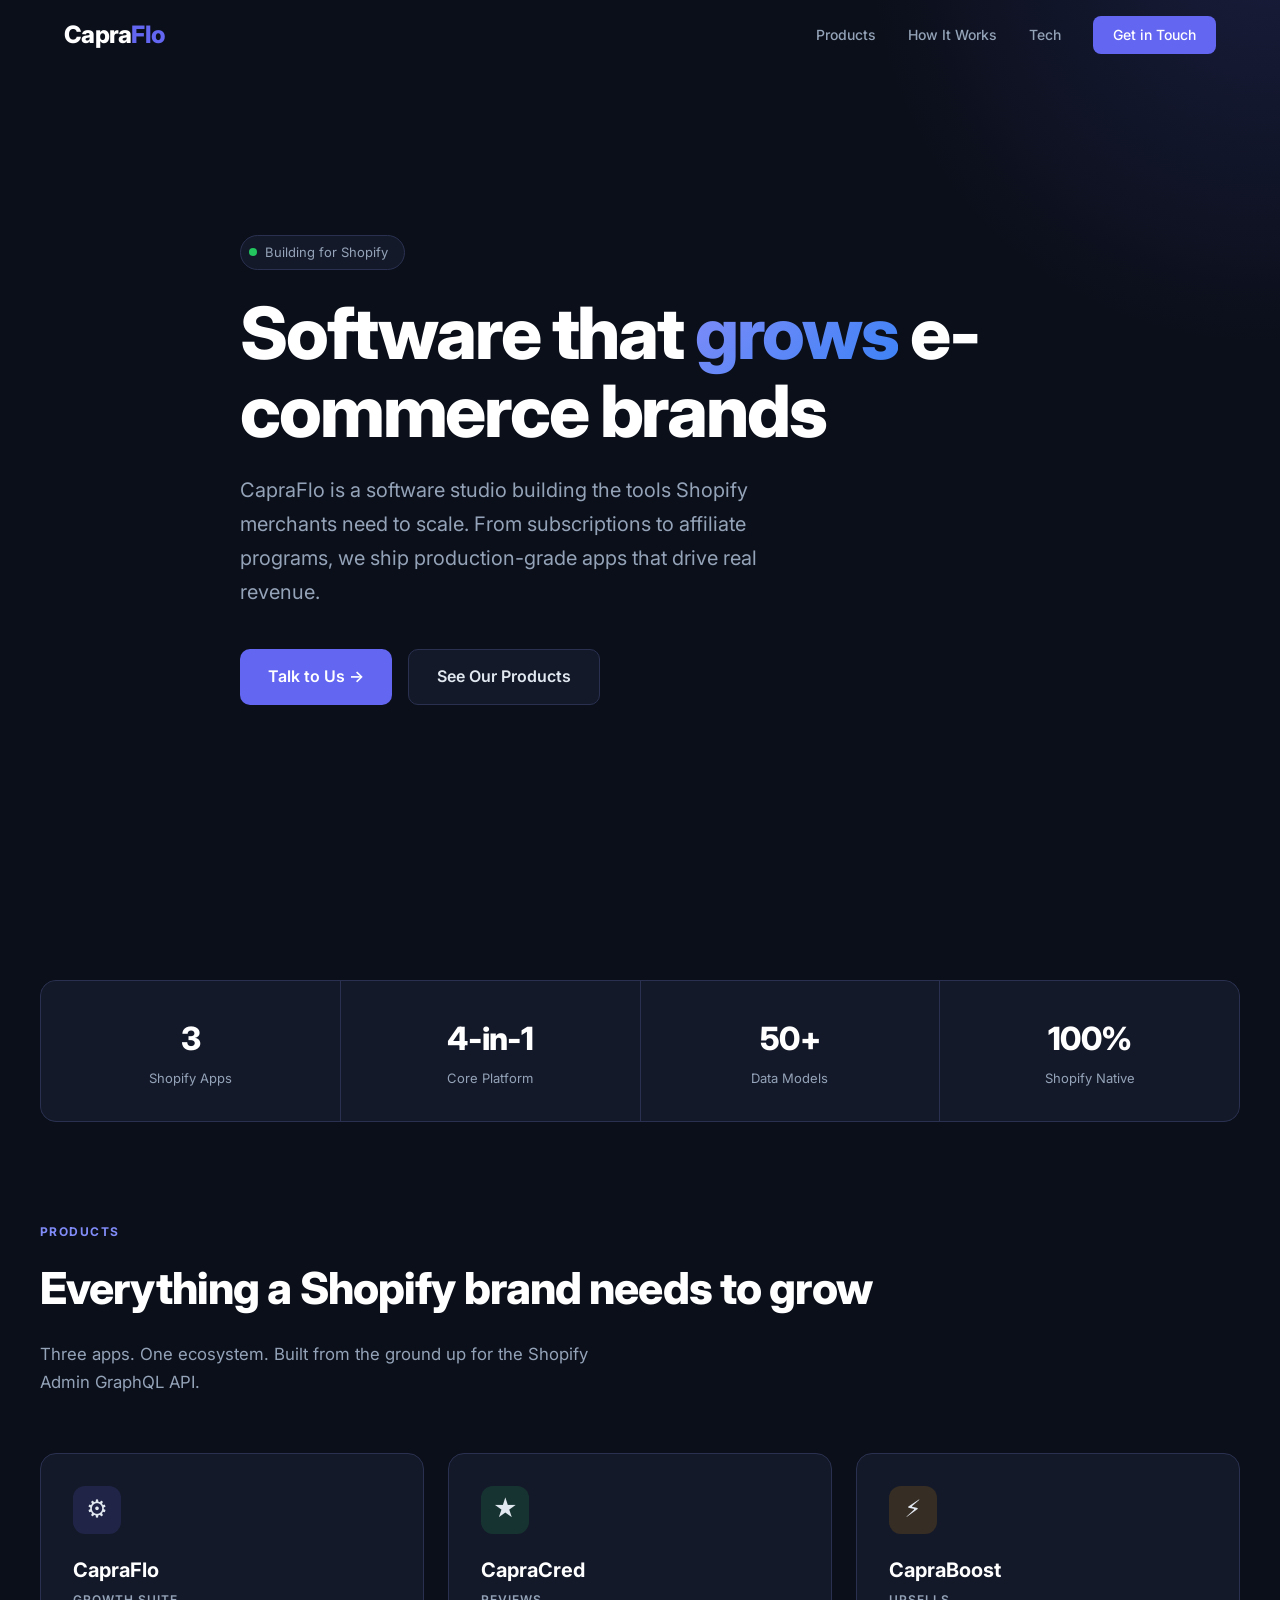
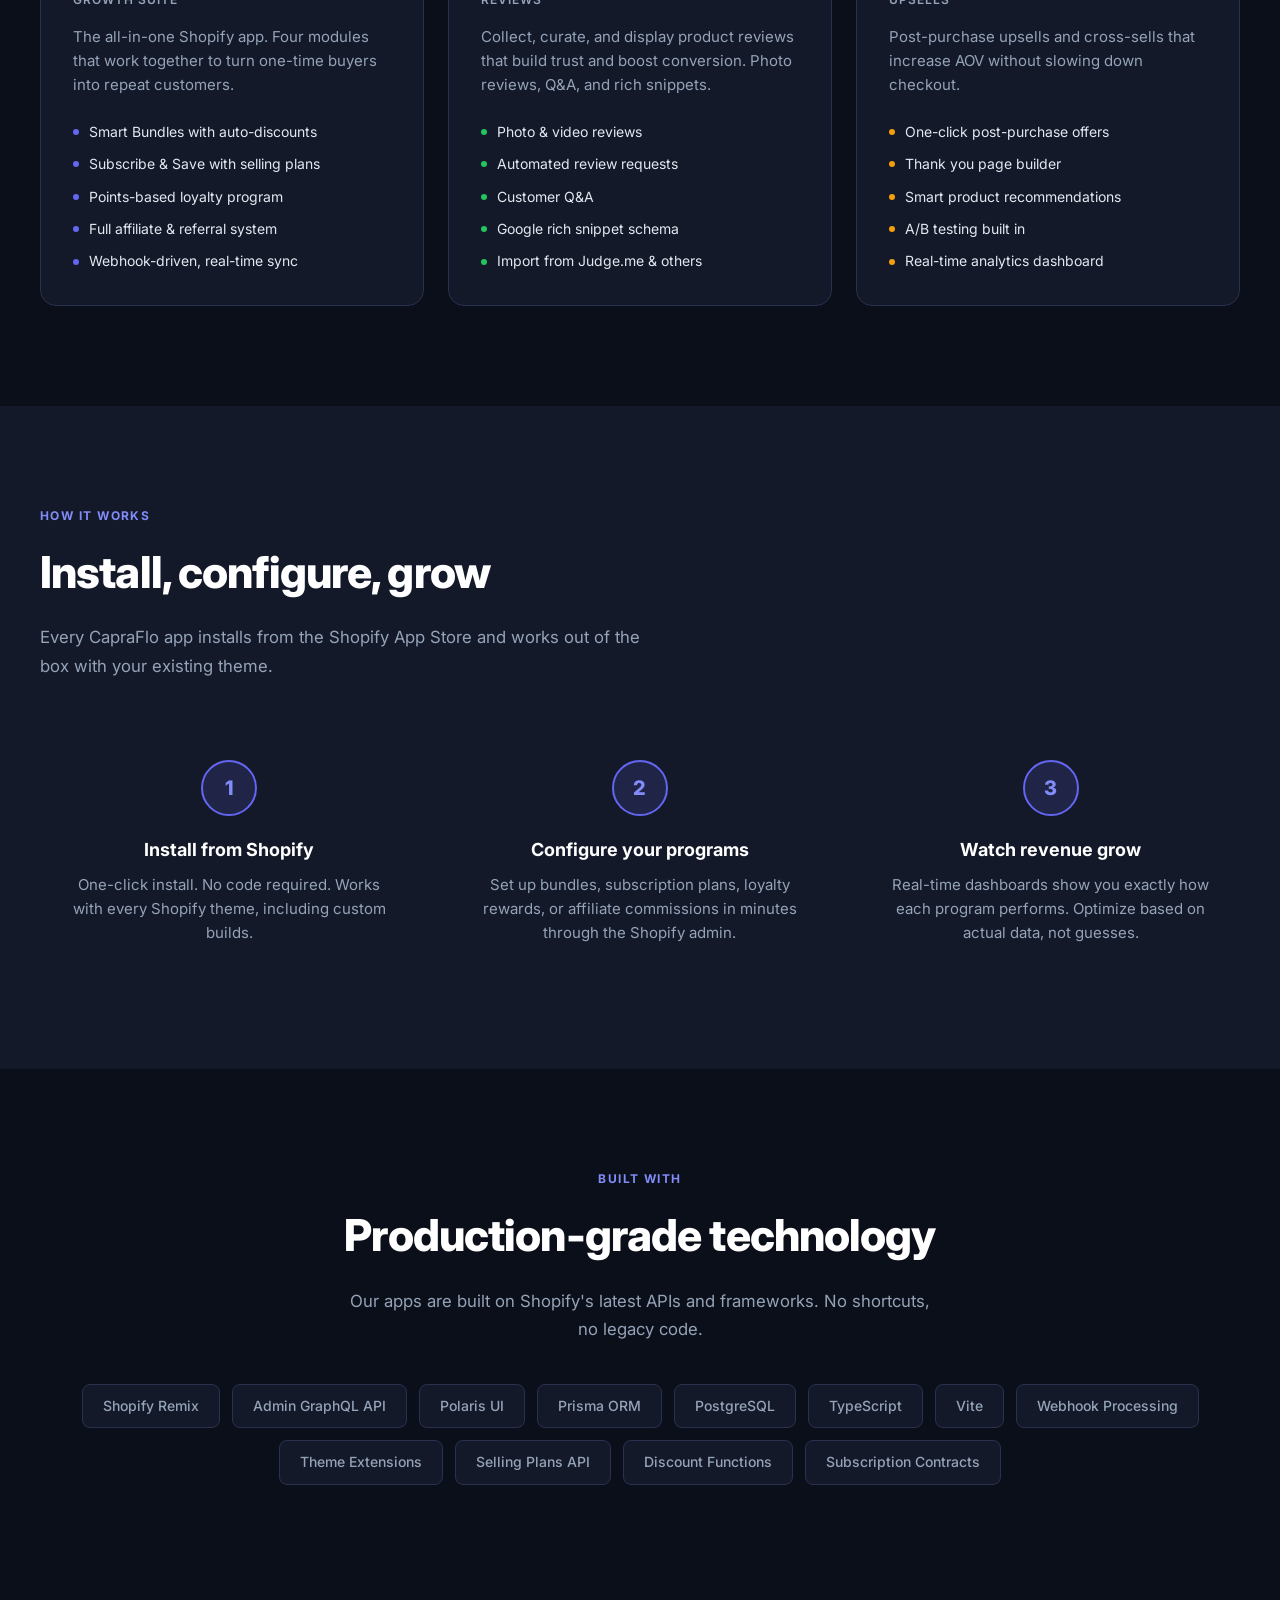
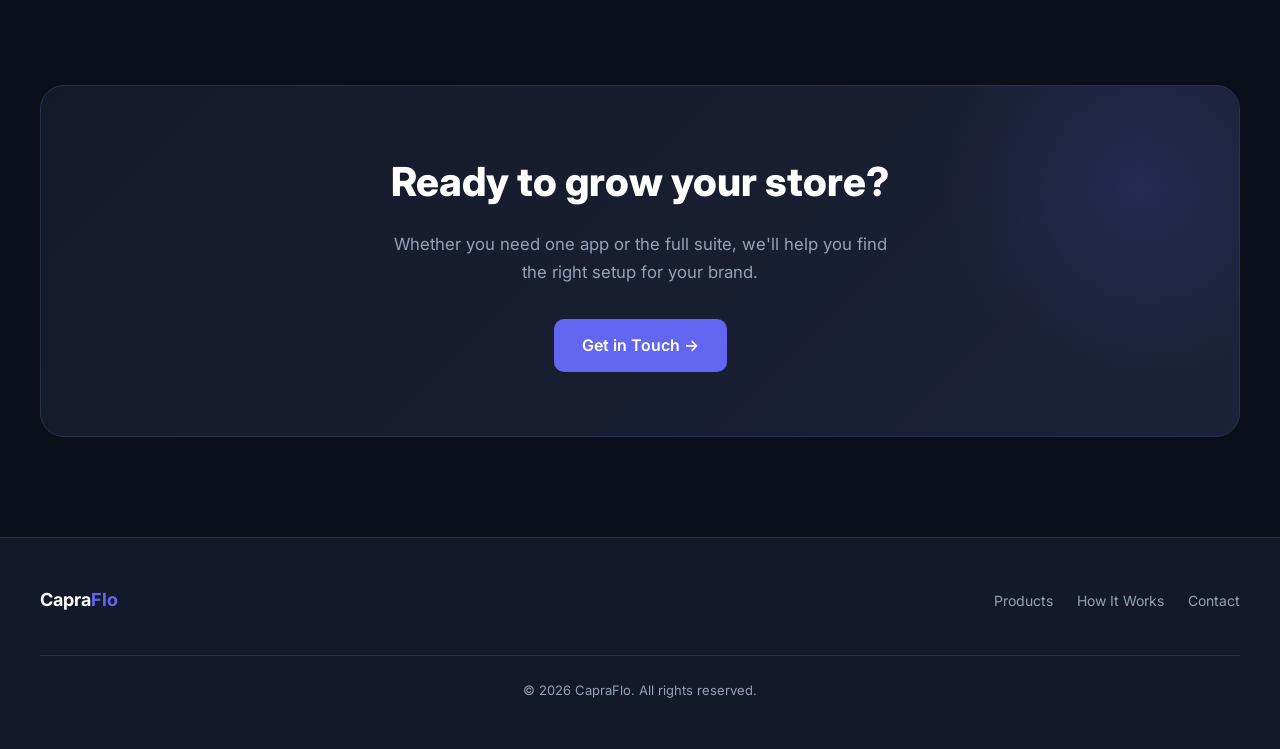
==== index.html @ 87e8c4fc "Initial CapraFlo website" ====
<!DOCTYPE html>
<html lang="en">
<head>
<meta charset="UTF-8">
<meta name="viewport" content="width=device-width,initial-scale=1">
<title>CapraFlo — E-Commerce Software Studio</title>
<meta name="description" content="CapraFlo builds software that grows e-commerce brands. Shopify apps for bundles, subscriptions, loyalty, affiliate programs, reviews, and upsells.">
<meta property="og:title" content="CapraFlo — E-Commerce Software Studio">
<meta property="og:description" content="Software that grows e-commerce brands. Shopify apps for bundles, subscriptions, loyalty, reviews, and more.">
<meta property="og:type" content="website">
<meta property="og:url" content="https://capraflo.com">
<link rel="canonical" href="https://capraflo.com">
<link rel="preconnect" href="https://fonts.gstatic.com" crossorigin>
<link rel="preload" as="style" href="https://fonts.googleapis.com/css2?family=Inter:wght@400;500;600;700;800&display=swap" onload="this.onload=null;this.rel='stylesheet'">
<noscript><link rel="stylesheet" href="https://fonts.googleapis.com/css2?family=Inter:wght@400;500;600;700;800&display=swap"></noscript>
<style>
:root {
  --bg: #0B0F1A;
  --surface: #141929;
  --surface-2: #1C2237;
  --border: #2A3150;
  --text: #E2E8F0;
  --text-muted: #94A3B8;
  --accent: #6366F1;
  --accent-light: #818CF8;
  --accent-glow: rgba(99,102,241,0.15);
  --green: #22C55E;
  --blue: #3B82F6;
  --amber: #F59E0B;
  --rose: #F43F5E;
}
*,*::before,*::after{box-sizing:border-box;margin:0;padding:0}
html{scroll-behavior:smooth;-webkit-text-size-adjust:100%}
body{font-family:'Inter',system-ui,-apple-system,sans-serif;background:var(--bg);color:var(--text);line-height:1.6;overflow-x:hidden}
a{color:var(--accent-light);text-decoration:none;transition:color .2s}
a:hover{color:#A5B4FC}

/* Nav */
.nav{position:fixed;top:0;left:0;right:0;z-index:100;padding:16px 0;transition:background .3s,box-shadow .3s}
.nav.scrolled{background:rgba(11,15,26,.92);backdrop-filter:blur(12px);box-shadow:0 1px 0 var(--border)}
.nav-inner{max-width:1200px;margin:0 auto;padding:0 24px;display:flex;align-items:center;justify-content:space-between}
.logo{font-weight:800;font-size:1.5rem;letter-spacing:-.03em;color:#fff}
.logo span{color:var(--accent)}
.nav-links{display:flex;gap:32px;align-items:center}
.nav-links a{color:var(--text-muted);font-size:.875rem;font-weight:500;transition:color .2s}
.nav-links a:hover{color:#fff}
.nav-cta{background:var(--accent);color:#fff!important;padding:8px 20px;border-radius:8px;font-weight:600;font-size:.875rem;transition:background .2s,transform .1s}
.nav-cta:hover{background:var(--accent-light);transform:translateY(-1px)}
@media(max-width:768px){.nav-links{display:none}}

/* Hero */
.hero{min-height:100vh;display:flex;align-items:center;position:relative;overflow:hidden}
.hero::before{content:'';position:absolute;top:-50%;right:-30%;width:800px;height:800px;background:radial-gradient(circle,var(--accent-glow) 0%,transparent 70%);pointer-events:none}
.hero-inner{max-width:1200px;margin:0 auto;padding:120px 24px 80px;position:relative;z-index:1}
.hero-badge{display:inline-flex;align-items:center;gap:8px;background:var(--surface);border:1px solid var(--border);border-radius:100px;padding:6px 16px 6px 8px;font-size:.8125rem;color:var(--text-muted);margin-bottom:24px}
.hero-badge .dot{width:8px;height:8px;border-radius:50%;background:var(--green);animation:pulse 2s infinite}
@keyframes pulse{0%,100%{opacity:1}50%{opacity:.4}}
.hero h1{font-size:clamp(2.5rem,6vw,4.5rem);font-weight:800;line-height:1.08;letter-spacing:-.03em;color:#fff;max-width:800px}
.hero h1 .gradient{background:linear-gradient(135deg,var(--accent-light),var(--blue));-webkit-background-clip:text;-webkit-text-fill-color:transparent;background-clip:text}
.hero p{font-size:clamp(1.05rem,2vw,1.25rem);color:var(--text-muted);max-width:560px;margin:24px 0 40px;line-height:1.7}
.hero-actions{display:flex;gap:16px;flex-wrap:wrap}
.btn{display:inline-flex;align-items:center;gap:8px;padding:14px 28px;border-radius:10px;font-weight:600;font-size:1rem;transition:all .2s;border:none;cursor:pointer}
.btn-primary{background:var(--accent);color:#fff}
.btn-primary:hover{background:var(--accent-light);transform:translateY(-2px);box-shadow:0 8px 24px rgba(99,102,241,.3)}
.btn-secondary{background:var(--surface);color:var(--text);border:1px solid var(--border)}
.btn-secondary:hover{border-color:var(--accent);color:#fff;transform:translateY(-2px)}

/* Stats */
.stats{display:grid;grid-template-columns:repeat(4,1fr);gap:1px;background:var(--border);border:1px solid var(--border);border-radius:16px;overflow:hidden;margin:80px auto 0;max-width:1200px}
.stat{background:var(--surface);padding:32px 24px;text-align:center}
.stat-value{font-size:2rem;font-weight:800;color:#fff;letter-spacing:-.02em}
.stat-label{font-size:.8125rem;color:var(--text-muted);margin-top:4px}
@media(max-width:640px){.stats{grid-template-columns:repeat(2,1fr)}}

/* Section base */
section{padding:100px 24px}
.section-inner{max-width:1200px;margin:0 auto}
.section-label{font-size:.75rem;font-weight:700;text-transform:uppercase;letter-spacing:.12em;color:var(--accent-light);margin-bottom:12px}
.section-title{font-size:clamp(1.75rem,4vw,2.75rem);font-weight:800;color:#fff;letter-spacing:-.02em;margin-bottom:16px}
.section-desc{font-size:1.05rem;color:var(--text-muted);max-width:600px;line-height:1.7}

/* Products */
.products{background:var(--bg)}
.product-grid{display:grid;grid-template-columns:repeat(3,1fr);gap:24px;margin-top:56px}
.product-card{background:var(--surface);border:1px solid var(--border);border-radius:16px;padding:32px;transition:all .3s;position:relative;overflow:hidden}
.product-card:hover{border-color:var(--accent);transform:translateY(-4px);box-shadow:0 16px 48px rgba(99,102,241,.12)}
.product-icon{width:48px;height:48px;border-radius:12px;display:flex;align-items:center;justify-content:center;font-size:1.5rem;margin-bottom:20px}
.product-card:nth-child(1) .product-icon{background:rgba(99,102,241,.15)}
.product-card:nth-child(2) .product-icon{background:rgba(34,197,94,.15)}
.product-card:nth-child(3) .product-icon{background:rgba(245,158,11,.15)}
.product-name{font-size:1.25rem;font-weight:700;color:#fff;margin-bottom:4px}
.product-type{font-size:.75rem;font-weight:600;text-transform:uppercase;letter-spacing:.08em;color:var(--text-muted);margin-bottom:16px}
.product-desc{font-size:.9375rem;color:var(--text-muted);line-height:1.6;margin-bottom:24px}
.product-features{list-style:none;display:flex;flex-direction:column;gap:10px}
.product-features li{font-size:.875rem;color:var(--text);display:flex;align-items:center;gap:10px}
.product-features li::before{content:'';width:6px;height:6px;border-radius:50%;flex-shrink:0}
.product-card:nth-child(1) .product-features li::before{background:var(--accent)}
.product-card:nth-child(2) .product-features li::before{background:var(--green)}
.product-card:nth-child(3) .product-features li::before{background:var(--amber)}
@media(max-width:900px){.product-grid{grid-template-columns:1fr}}

/* How */
.how{background:var(--surface)}
.how-grid{display:grid;grid-template-columns:repeat(3,1fr);gap:32px;margin-top:56px}
.how-step{text-align:center;padding:24px}
.how-num{width:56px;height:56px;border-radius:50%;background:var(--accent-glow);border:2px solid var(--accent);display:flex;align-items:center;justify-content:center;font-weight:800;font-size:1.25rem;color:var(--accent-light);margin:0 auto 20px}
.how-step h3{font-size:1.125rem;font-weight:700;color:#fff;margin-bottom:8px}
.how-step p{font-size:.9375rem;color:var(--text-muted);line-height:1.6}
@media(max-width:768px){.how-grid{grid-template-columns:1fr;gap:40px}}

/* Stack */
.stack{background:var(--bg)}
.stack-grid{display:flex;flex-wrap:wrap;gap:12px;margin-top:40px;justify-content:center}
.stack-tag{background:var(--surface);border:1px solid var(--border);border-radius:8px;padding:10px 20px;font-size:.875rem;font-weight:500;color:var(--text-muted);transition:all .2s}
.stack-tag:hover{border-color:var(--accent);color:#fff}

/* CTA */
.cta{background:var(--bg);text-align:center}
.cta-box{background:linear-gradient(135deg,var(--surface) 0%,var(--surface-2) 100%);border:1px solid var(--border);border-radius:24px;padding:64px 40px;position:relative;overflow:hidden}
.cta-box::before{content:'';position:absolute;top:-100px;right:-100px;width:400px;height:400px;background:radial-gradient(circle,var(--accent-glow),transparent 70%);pointer-events:none}
.cta-box h2{font-size:clamp(1.75rem,4vw,2.5rem);font-weight:800;color:#fff;margin-bottom:16px;position:relative}
.cta-box p{font-size:1.05rem;color:var(--text-muted);max-width:500px;margin:0 auto 32px;line-height:1.7;position:relative}
.cta-box .btn{position:relative}

/* Footer */
.footer{background:var(--surface);border-top:1px solid var(--border);padding:48px 24px}
.footer-inner{max-width:1200px;margin:0 auto;display:flex;justify-content:space-between;align-items:center;flex-wrap:wrap;gap:16px}
.footer-brand{font-weight:700;font-size:1.125rem;color:#fff}
.footer-brand span{color:var(--accent)}
.footer-links{display:flex;gap:24px}
.footer-links a{font-size:.875rem;color:var(--text-muted)}
.footer-links a:hover{color:#fff}
.footer-copy{font-size:.8125rem;color:var(--text-muted);width:100%;text-align:center;margin-top:24px;padding-top:24px;border-top:1px solid var(--border)}
</style>
</head>
<body>

<!-- Nav -->
<nav class="nav" id="nav">
  <div class="nav-inner">
    <div class="logo">Capra<span>Flo</span></div>
    <div class="nav-links">
      <a href="#products">Products</a>
      <a href="#how">How It Works</a>
      <a href="#stack">Tech</a>
      <a href="mailto:will.wiedenmann@gmail.com" class="nav-cta">Get in Touch</a>
    </div>
  </div>
</nav>

<!-- Hero -->
<section class="hero">
  <div class="hero-inner">
    <div class="hero-badge">
      <span class="dot"></span>
      Building for Shopify
    </div>
    <h1>Software that <span class="gradient">grows</span> e-commerce brands</h1>
    <p>CapraFlo is a software studio building the tools Shopify merchants need to scale. From subscriptions to affiliate programs, we ship production-grade apps that drive real revenue.</p>
    <div class="hero-actions">
      <a href="mailto:will.wiedenmann@gmail.com" class="btn btn-primary">Talk to Us &rarr;</a>
      <a href="#products" class="btn btn-secondary">See Our Products</a>
    </div>
  </div>
</section>

<!-- Stats -->
<div style="padding:0 24px">
  <div class="stats">
    <div class="stat">
      <div class="stat-value">3</div>
      <div class="stat-label">Shopify Apps</div>
    </div>
    <div class="stat">
      <div class="stat-value">4-in-1</div>
      <div class="stat-label">Core Platform</div>
    </div>
    <div class="stat">
      <div class="stat-value">50+</div>
      <div class="stat-label">Data Models</div>
    </div>
    <div class="stat">
      <div class="stat-value">100%</div>
      <div class="stat-label">Shopify Native</div>
    </div>
  </div>
</div>

<!-- Products -->
<section class="products" id="products">
  <div class="section-inner">
    <div class="section-label">Products</div>
    <h2 class="section-title">Everything a Shopify brand needs to grow</h2>
    <p class="section-desc">Three apps. One ecosystem. Built from the ground up for the Shopify Admin GraphQL API.</p>

    <div class="product-grid">
      <div class="product-card">
        <div class="product-icon">&#9881;</div>
        <div class="product-name">CapraFlo</div>
        <div class="product-type">Growth Suite</div>
        <p class="product-desc">The all-in-one Shopify app. Four modules that work together to turn one-time buyers into repeat customers.</p>
        <ul class="product-features">
          <li>Smart Bundles with auto-discounts</li>
          <li>Subscribe &amp; Save with selling plans</li>
          <li>Points-based loyalty program</li>
          <li>Full affiliate &amp; referral system</li>
          <li>Webhook-driven, real-time sync</li>
        </ul>
      </div>

      <div class="product-card">
        <div class="product-icon">&#9733;</div>
        <div class="product-name">CapraCred</div>
        <div class="product-type">Reviews</div>
        <p class="product-desc">Collect, curate, and display product reviews that build trust and boost conversion. Photo reviews, Q&amp;A, and rich snippets.</p>
        <ul class="product-features">
          <li>Photo &amp; video reviews</li>
          <li>Automated review requests</li>
          <li>Customer Q&amp;A</li>
          <li>Google rich snippet schema</li>
          <li>Import from Judge.me &amp; others</li>
        </ul>
      </div>

      <div class="product-card">
        <div class="product-icon">&#9889;</div>
        <div class="product-name">CapraBoost</div>
        <div class="product-type">Upsells</div>
        <p class="product-desc">Post-purchase upsells and cross-sells that increase AOV without slowing down checkout.</p>
        <ul class="product-features">
          <li>One-click post-purchase offers</li>
          <li>Thank you page builder</li>
          <li>Smart product recommendations</li>
          <li>A/B testing built in</li>
          <li>Real-time analytics dashboard</li>
        </ul>
      </div>
    </div>
  </div>
</section>

<!-- How It Works -->
<section class="how" id="how">
  <div class="section-inner">
    <div class="section-label">How It Works</div>
    <h2 class="section-title">Install, configure, grow</h2>
    <p class="section-desc">Every CapraFlo app installs from the Shopify App Store and works out of the box with your existing theme.</p>

    <div class="how-grid">
      <div class="how-step">
        <div class="how-num">1</div>
        <h3>Install from Shopify</h3>
        <p>One-click install. No code required. Works with every Shopify theme, including custom builds.</p>
      </div>
      <div class="how-step">
        <div class="how-num">2</div>
        <h3>Configure your programs</h3>
        <p>Set up bundles, subscription plans, loyalty rewards, or affiliate commissions in minutes through the Shopify admin.</p>
      </div>
      <div class="how-step">
        <div class="how-num">3</div>
        <h3>Watch revenue grow</h3>
        <p>Real-time dashboards show you exactly how each program performs. Optimize based on actual data, not guesses.</p>
      </div>
    </div>
  </div>
</section>

<!-- Tech Stack -->
<section class="stack" id="stack">
  <div class="section-inner" style="text-align:center">
    <div class="section-label">Built With</div>
    <h2 class="section-title">Production-grade technology</h2>
    <p class="section-desc" style="margin:0 auto 0">Our apps are built on Shopify's latest APIs and frameworks. No shortcuts, no legacy code.</p>

    <div class="stack-grid">
      <span class="stack-tag">Shopify Remix</span>
      <span class="stack-tag">Admin GraphQL API</span>
      <span class="stack-tag">Polaris UI</span>
      <span class="stack-tag">Prisma ORM</span>
      <span class="stack-tag">PostgreSQL</span>
      <span class="stack-tag">TypeScript</span>
      <span class="stack-tag">Vite</span>
      <span class="stack-tag">Webhook Processing</span>
      <span class="stack-tag">Theme Extensions</span>
      <span class="stack-tag">Selling Plans API</span>
      <span class="stack-tag">Discount Functions</span>
      <span class="stack-tag">Subscription Contracts</span>
    </div>
  </div>
</section>

<!-- CTA -->
<section class="cta" id="contact">
  <div class="section-inner">
    <div class="cta-box">
      <h2>Ready to grow your store?</h2>
      <p>Whether you need one app or the full suite, we'll help you find the right setup for your brand.</p>
      <a href="mailto:will.wiedenmann@gmail.com" class="btn btn-primary">Get in Touch &rarr;</a>
    </div>
  </div>
</section>

<!-- Footer -->
<footer class="footer">
  <div class="footer-inner">
    <div class="footer-brand">Capra<span>Flo</span></div>
    <div class="footer-links">
      <a href="#products">Products</a>
      <a href="#how">How It Works</a>
      <a href="mailto:will.wiedenmann@gmail.com">Contact</a>
    </div>
    <div class="footer-copy">&copy; 2026 CapraFlo. All rights reserved.</div>
  </div>
</footer>

<script>
const nav=document.getElementById('nav');
window.addEventListener('scroll',()=>{nav.classList.toggle('scrolled',window.scrollY>40)},{passive:true});
</script>
</body>
</html>
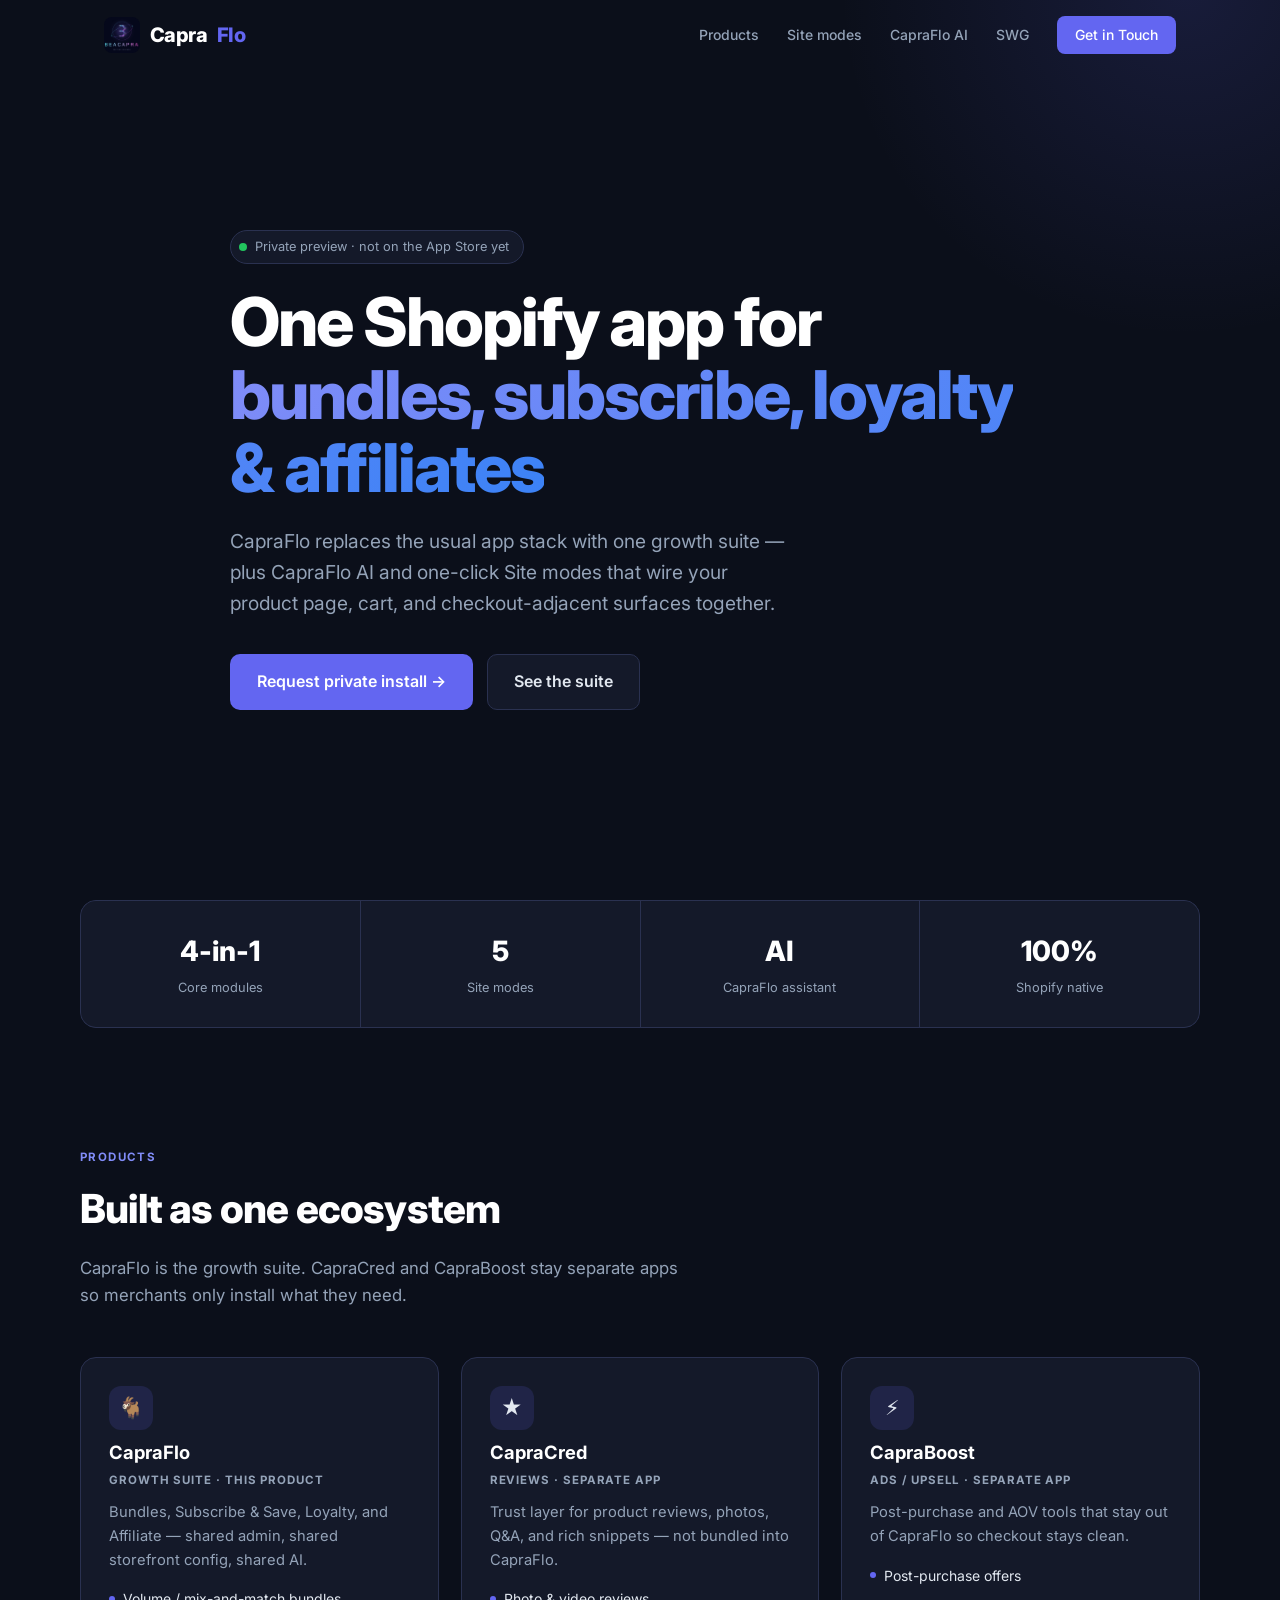
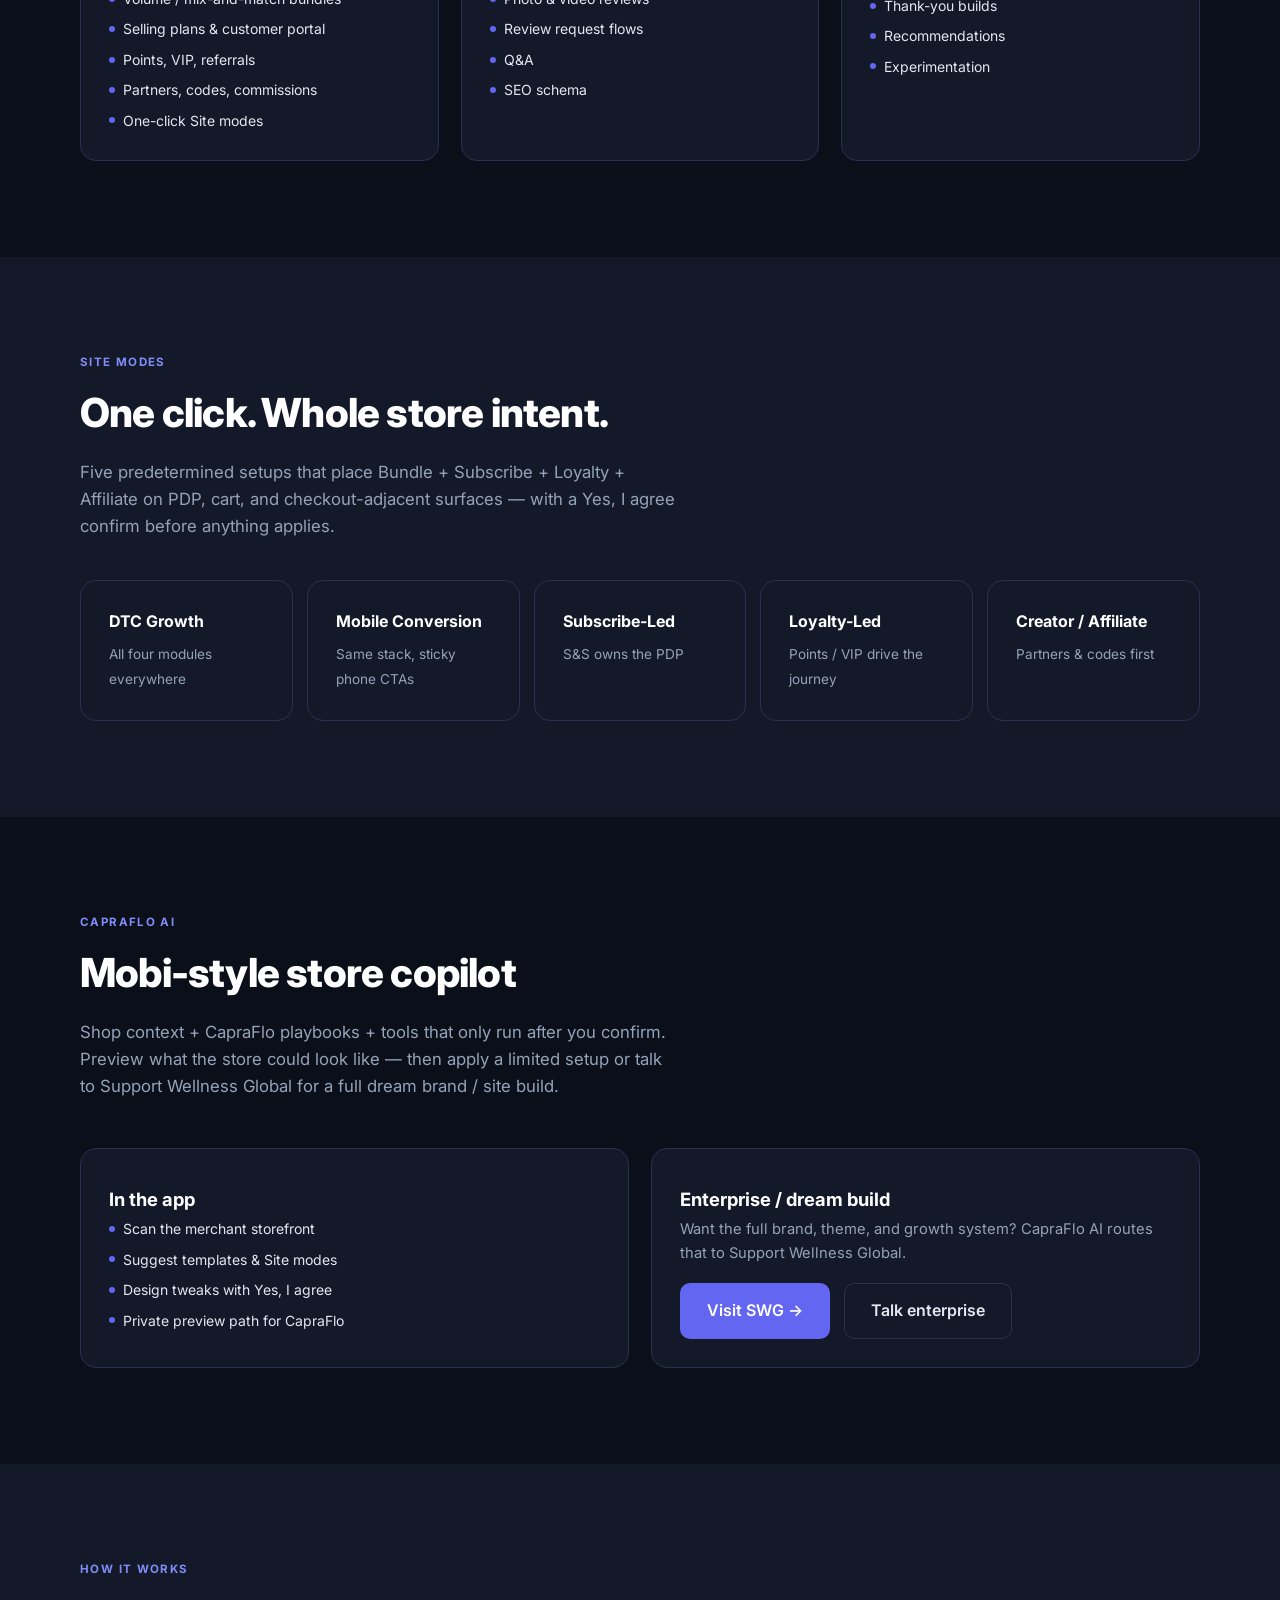
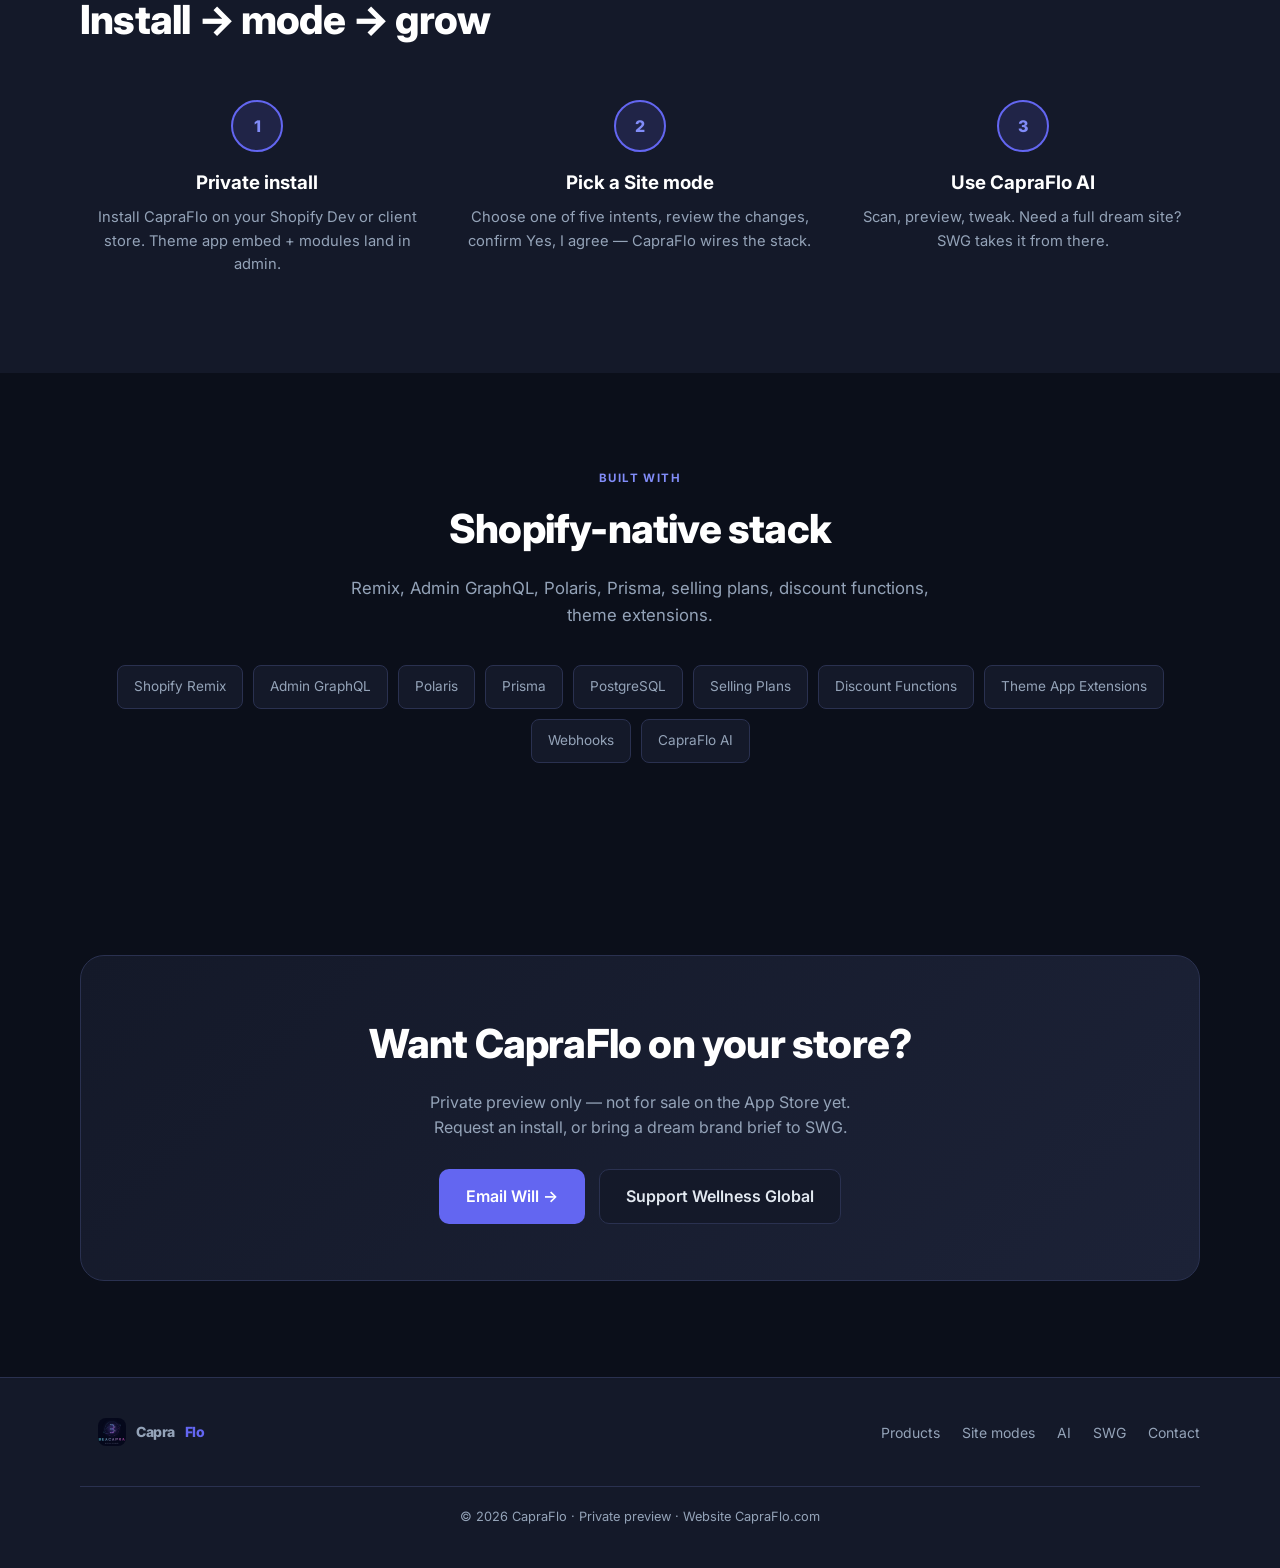
==== commit 0274f5af: "update site with logo, OG tags, and refined copy Co-Authored-By: Claude Opus 4.6 <noreply@anthropic." ====
--- a/index.html
+++ b/index.html
@@ -3,320 +3,269 @@
 <head>
 <meta charset="UTF-8">
 <meta name="viewport" content="width=device-width,initial-scale=1">
-<title>CapraFlo — E-Commerce Software Studio</title>
-<meta name="description" content="CapraFlo builds software that grows e-commerce brands. Shopify apps for bundles, subscriptions, loyalty, affiliate programs, reviews, and upsells.">
-<meta property="og:title" content="CapraFlo — E-Commerce Software Studio">
-<meta property="og:description" content="Software that grows e-commerce brands. Shopify apps for bundles, subscriptions, loyalty, reviews, and more.">
+<title>CapraFlo — Bundles, Subscribe, Loyalty & Affiliate for Shopify</title>
+<meta name="description" content="CapraFlo is the 4-in-1 Shopify growth suite: Bundles, Subscribe & Save, Loyalty, and Affiliate — plus CapraFlo AI and one-click Site modes. Private preview.">
+<meta property="og:title" content="CapraFlo — Shopify growth suite">
+<meta property="og:description" content="Bundles, subscriptions, loyalty, and affiliates in one app. CapraFlo AI + Site modes. Private preview.">
 <meta property="og:type" content="website">
 <meta property="og:url" content="https://capraflo.com">
+<meta property="og:image" content="https://capraflo.com/logo.jpeg">
 <link rel="canonical" href="https://capraflo.com">
+<link rel="icon" href="logo.jpeg" type="image/jpeg">
+<link rel="apple-touch-icon" href="logo.jpeg">
 <link rel="preconnect" href="https://fonts.gstatic.com" crossorigin>
 <link rel="preload" as="style" href="https://fonts.googleapis.com/css2?family=Inter:wght@400;500;600;700;800&display=swap" onload="this.onload=null;this.rel='stylesheet'">
 <noscript><link rel="stylesheet" href="https://fonts.googleapis.com/css2?family=Inter:wght@400;500;600;700;800&display=swap"></noscript>
 <style>
-:root {
-  --bg: #0B0F1A;
-  --surface: #141929;
-  --surface-2: #1C2237;
-  --border: #2A3150;
-  --text: #E2E8F0;
-  --text-muted: #94A3B8;
-  --accent: #6366F1;
-  --accent-light: #818CF8;
-  --accent-glow: rgba(99,102,241,0.15);
-  --green: #22C55E;
-  --blue: #3B82F6;
-  --amber: #F59E0B;
-  --rose: #F43F5E;
-}
+:root{--bg:#0B0F1A;--surface:#141929;--surface-2:#1C2237;--border:#2A3150;--text:#E2E8F0;--muted:#94A3B8;--accent:#6366F1;--accent-l:#818CF8;--glow:rgba(99,102,241,.15);--green:#22C55E;--blue:#3B82F6;--amber:#F59E0B;--rose:#F43F5E}
 *,*::before,*::after{box-sizing:border-box;margin:0;padding:0}
-html{scroll-behavior:smooth;-webkit-text-size-adjust:100%}
-body{font-family:'Inter',system-ui,-apple-system,sans-serif;background:var(--bg);color:var(--text);line-height:1.6;overflow-x:hidden}
-a{color:var(--accent-light);text-decoration:none;transition:color .2s}
-a:hover{color:#A5B4FC}
-
-/* Nav */
-.nav{position:fixed;top:0;left:0;right:0;z-index:100;padding:16px 0;transition:background .3s,box-shadow .3s}
+html{scroll-behavior:smooth}
+body{font-family:Inter,system-ui,sans-serif;background:var(--bg);color:var(--text);line-height:1.6}
+a{color:var(--accent-l);text-decoration:none}a:hover{color:#A5B4FC}
+.nav{position:fixed;inset:0 0 auto;z-index:100;padding:16px 0;transition:.3s}
 .nav.scrolled{background:rgba(11,15,26,.92);backdrop-filter:blur(12px);box-shadow:0 1px 0 var(--border)}
-.nav-inner{max-width:1200px;margin:0 auto;padding:0 24px;display:flex;align-items:center;justify-content:space-between}
-.logo{font-weight:800;font-size:1.5rem;letter-spacing:-.03em;color:#fff}
-.logo span{color:var(--accent)}
-.nav-links{display:flex;gap:32px;align-items:center}
-.nav-links a{color:var(--text-muted);font-size:.875rem;font-weight:500;transition:color .2s}
+.nav-inner{max-width:1120px;margin:0 auto;padding:0 24px;display:flex;align-items:center;justify-content:space-between}
+.brand{display:flex;align-items:center;gap:10px;color:#fff;font-weight:800;font-size:1.25rem;letter-spacing:-.03em}
+.brand img{border-radius:8px;object-fit:cover}
+.brand em{font-style:normal;color:var(--accent)}
+.nav-links{display:flex;gap:28px;align-items:center}
+.nav-links a{color:var(--muted);font-size:.875rem;font-weight:500}
 .nav-links a:hover{color:#fff}
-.nav-cta{background:var(--accent);color:#fff!important;padding:8px 20px;border-radius:8px;font-weight:600;font-size:.875rem;transition:background .2s,transform .1s}
-.nav-cta:hover{background:var(--accent-light);transform:translateY(-1px)}
-@media(max-width:768px){.nav-links{display:none}}
-
-/* Hero */
-.hero{min-height:100vh;display:flex;align-items:center;position:relative;overflow:hidden}
-.hero::before{content:'';position:absolute;top:-50%;right:-30%;width:800px;height:800px;background:radial-gradient(circle,var(--accent-glow) 0%,transparent 70%);pointer-events:none}
-.hero-inner{max-width:1200px;margin:0 auto;padding:120px 24px 80px;position:relative;z-index:1}
-.hero-badge{display:inline-flex;align-items:center;gap:8px;background:var(--surface);border:1px solid var(--border);border-radius:100px;padding:6px 16px 6px 8px;font-size:.8125rem;color:var(--text-muted);margin-bottom:24px}
-.hero-badge .dot{width:8px;height:8px;border-radius:50%;background:var(--green);animation:pulse 2s infinite}
-@keyframes pulse{0%,100%{opacity:1}50%{opacity:.4}}
-.hero h1{font-size:clamp(2.5rem,6vw,4.5rem);font-weight:800;line-height:1.08;letter-spacing:-.03em;color:#fff;max-width:800px}
-.hero h1 .gradient{background:linear-gradient(135deg,var(--accent-light),var(--blue));-webkit-background-clip:text;-webkit-text-fill-color:transparent;background-clip:text}
-.hero p{font-size:clamp(1.05rem,2vw,1.25rem);color:var(--text-muted);max-width:560px;margin:24px 0 40px;line-height:1.7}
-.hero-actions{display:flex;gap:16px;flex-wrap:wrap}
-.btn{display:inline-flex;align-items:center;gap:8px;padding:14px 28px;border-radius:10px;font-weight:600;font-size:1rem;transition:all .2s;border:none;cursor:pointer}
-.btn-primary{background:var(--accent);color:#fff}
-.btn-primary:hover{background:var(--accent-light);transform:translateY(-2px);box-shadow:0 8px 24px rgba(99,102,241,.3)}
-.btn-secondary{background:var(--surface);color:var(--text);border:1px solid var(--border)}
-.btn-secondary:hover{border-color:var(--accent);color:#fff;transform:translateY(-2px)}
-
-/* Stats */
-.stats{display:grid;grid-template-columns:repeat(4,1fr);gap:1px;background:var(--border);border:1px solid var(--border);border-radius:16px;overflow:hidden;margin:80px auto 0;max-width:1200px}
-.stat{background:var(--surface);padding:32px 24px;text-align:center}
-.stat-value{font-size:2rem;font-weight:800;color:#fff;letter-spacing:-.02em}
-.stat-label{font-size:.8125rem;color:var(--text-muted);margin-top:4px}
-@media(max-width:640px){.stats{grid-template-columns:repeat(2,1fr)}}
-
-/* Section base */
-section{padding:100px 24px}
-.section-inner{max-width:1200px;margin:0 auto}
-.section-label{font-size:.75rem;font-weight:700;text-transform:uppercase;letter-spacing:.12em;color:var(--accent-light);margin-bottom:12px}
-.section-title{font-size:clamp(1.75rem,4vw,2.75rem);font-weight:800;color:#fff;letter-spacing:-.02em;margin-bottom:16px}
-.section-desc{font-size:1.05rem;color:var(--text-muted);max-width:600px;line-height:1.7}
-
-/* Products */
-.products{background:var(--bg)}
-.product-grid{display:grid;grid-template-columns:repeat(3,1fr);gap:24px;margin-top:56px}
-.product-card{background:var(--surface);border:1px solid var(--border);border-radius:16px;padding:32px;transition:all .3s;position:relative;overflow:hidden}
-.product-card:hover{border-color:var(--accent);transform:translateY(-4px);box-shadow:0 16px 48px rgba(99,102,241,.12)}
-.product-icon{width:48px;height:48px;border-radius:12px;display:flex;align-items:center;justify-content:center;font-size:1.5rem;margin-bottom:20px}
-.product-card:nth-child(1) .product-icon{background:rgba(99,102,241,.15)}
-.product-card:nth-child(2) .product-icon{background:rgba(34,197,94,.15)}
-.product-card:nth-child(3) .product-icon{background:rgba(245,158,11,.15)}
-.product-name{font-size:1.25rem;font-weight:700;color:#fff;margin-bottom:4px}
-.product-type{font-size:.75rem;font-weight:600;text-transform:uppercase;letter-spacing:.08em;color:var(--text-muted);margin-bottom:16px}
-.product-desc{font-size:.9375rem;color:var(--text-muted);line-height:1.6;margin-bottom:24px}
-.product-features{list-style:none;display:flex;flex-direction:column;gap:10px}
-.product-features li{font-size:.875rem;color:var(--text);display:flex;align-items:center;gap:10px}
-.product-features li::before{content:'';width:6px;height:6px;border-radius:50%;flex-shrink:0}
-.product-card:nth-child(1) .product-features li::before{background:var(--accent)}
-.product-card:nth-child(2) .product-features li::before{background:var(--green)}
-.product-card:nth-child(3) .product-features li::before{background:var(--amber)}
-@media(max-width:900px){.product-grid{grid-template-columns:1fr}}
-
-/* How */
-.how{background:var(--surface)}
-.how-grid{display:grid;grid-template-columns:repeat(3,1fr);gap:32px;margin-top:56px}
-.how-step{text-align:center;padding:24px}
-.how-num{width:56px;height:56px;border-radius:50%;background:var(--accent-glow);border:2px solid var(--accent);display:flex;align-items:center;justify-content:center;font-weight:800;font-size:1.25rem;color:var(--accent-light);margin:0 auto 20px}
-.how-step h3{font-size:1.125rem;font-weight:700;color:#fff;margin-bottom:8px}
-.how-step p{font-size:.9375rem;color:var(--text-muted);line-height:1.6}
-@media(max-width:768px){.how-grid{grid-template-columns:1fr;gap:40px}}
-
-/* Stack */
-.stack{background:var(--bg)}
-.stack-grid{display:flex;flex-wrap:wrap;gap:12px;margin-top:40px;justify-content:center}
-.stack-tag{background:var(--surface);border:1px solid var(--border);border-radius:8px;padding:10px 20px;font-size:.875rem;font-weight:500;color:var(--text-muted);transition:all .2s}
-.stack-tag:hover{border-color:var(--accent);color:#fff}
-
-/* CTA */
-.cta{background:var(--bg);text-align:center}
-.cta-box{background:linear-gradient(135deg,var(--surface) 0%,var(--surface-2) 100%);border:1px solid var(--border);border-radius:24px;padding:64px 40px;position:relative;overflow:hidden}
-.cta-box::before{content:'';position:absolute;top:-100px;right:-100px;width:400px;height:400px;background:radial-gradient(circle,var(--accent-glow),transparent 70%);pointer-events:none}
-.cta-box h2{font-size:clamp(1.75rem,4vw,2.5rem);font-weight:800;color:#fff;margin-bottom:16px;position:relative}
-.cta-box p{font-size:1.05rem;color:var(--text-muted);max-width:500px;margin:0 auto 32px;line-height:1.7;position:relative}
-.cta-box .btn{position:relative}
-
-/* Footer */
-.footer{background:var(--surface);border-top:1px solid var(--border);padding:48px 24px}
-.footer-inner{max-width:1200px;margin:0 auto;display:flex;justify-content:space-between;align-items:center;flex-wrap:wrap;gap:16px}
-.footer-brand{font-weight:700;font-size:1.125rem;color:#fff}
-.footer-brand span{color:var(--accent)}
-.footer-links{display:flex;gap:24px}
-.footer-links a{font-size:.875rem;color:var(--text-muted)}
-.footer-links a:hover{color:#fff}
-.footer-copy{font-size:.8125rem;color:var(--text-muted);width:100%;text-align:center;margin-top:24px;padding-top:24px;border-top:1px solid var(--border)}
+.nav-cta{background:var(--accent)!important;color:#fff!important;padding:8px 18px;border-radius:8px;font-weight:600}
+@media(max-width:800px){.nav-links a:not(.nav-cta){display:none}}
+.hero{min-height:100vh;display:flex;align-items:center;position:relative;overflow:hidden;padding:120px 24px 80px}
+.hero::before{content:'';position:absolute;top:-40%;right:-20%;width:700px;height:700px;background:radial-gradient(circle,var(--glow),transparent 70%);pointer-events:none}
+.hero-inner{max-width:1120px;margin:0 auto;position:relative;z-index:1}
+.badge{display:inline-flex;align-items:center;gap:8px;background:var(--surface);border:1px solid var(--border);border-radius:999px;padding:6px 14px 6px 8px;font-size:.8rem;color:var(--muted);margin-bottom:22px}
+.badge i{width:8px;height:8px;border-radius:50%;background:var(--green);display:block;animation:pulse 2s infinite}
+@keyframes pulse{50%{opacity:.4}}
+.hero h1{font-size:clamp(2.4rem,6vw,4.2rem);font-weight:800;line-height:1.08;letter-spacing:-.03em;color:#fff;max-width:820px}
+.hero h1 span{background:linear-gradient(135deg,var(--accent-l),var(--blue));-webkit-background-clip:text;-webkit-text-fill-color:transparent;background-clip:text}
+.hero p{font-size:clamp(1.05rem,2vw,1.2rem);color:var(--muted);max-width:560px;margin:22px 0 36px}
+.actions{display:flex;gap:14px;flex-wrap:wrap}
+.btn{display:inline-flex;align-items:center;gap:8px;padding:14px 26px;border-radius:10px;font-weight:600;font-size:1rem;border:1px solid transparent;transition:.2s}
+.btn-p{background:var(--accent);color:#fff}.btn-p:hover{background:var(--accent-l);transform:translateY(-2px);box-shadow:0 8px 24px rgba(99,102,241,.3);color:#fff}
+.btn-s{background:var(--surface);color:var(--text);border-color:var(--border)}.btn-s:hover{border-color:var(--accent);color:#fff;transform:translateY(-2px)}
+.stats{display:grid;grid-template-columns:repeat(4,1fr);gap:1px;background:var(--border);border:1px solid var(--border);border-radius:16px;overflow:hidden;max-width:1120px;margin:0 auto}
+.stat{background:var(--surface);padding:28px 20px;text-align:center}
+.stat b{display:block;font-size:1.75rem;font-weight:800;color:#fff}
+.stat span{font-size:.8rem;color:var(--muted)}
+@media(max-width:640px){.stats{grid-template-columns:1fr 1fr}}
+section{padding:96px 24px}
+.wrap{max-width:1120px;margin:0 auto}
+.kicker{font-size:.72rem;font-weight:700;letter-spacing:.12em;text-transform:uppercase;color:var(--accent-l);margin-bottom:10px}
+h2{font-size:clamp(1.7rem,4vw,2.5rem);font-weight:800;color:#fff;letter-spacing:-.02em;margin-bottom:14px}
+.lead{color:var(--muted);max-width:600px;font-size:1.05rem}
+.grid3{display:grid;grid-template-columns:repeat(3,1fr);gap:22px;margin-top:48px}
+.grid2{display:grid;grid-template-columns:1fr 1fr;gap:22px;margin-top:48px}
+.grid5{display:grid;grid-template-columns:repeat(5,1fr);gap:14px;margin-top:40px}
+@media(max-width:900px){.grid3,.grid5{grid-template-columns:1fr}.grid2{grid-template-columns:1fr}}
+.card{background:var(--surface);border:1px solid var(--border);border-radius:16px;padding:28px;transition:.25s}
+.card:hover{border-color:var(--accent);transform:translateY(-3px)}
+.card h3{color:#fff;font-size:1.15rem;margin:8px 0 4px}
+.card .type{font-size:.72rem;font-weight:700;letter-spacing:.08em;text-transform:uppercase;color:var(--muted);margin-bottom:12px}
+.card p{color:var(--muted);font-size:.92rem;margin-bottom:16px}
+.card ul{list-style:none;display:grid;gap:8px}
+.card li{font-size:.875rem;padding-left:14px;position:relative}
+.card li::before{content:'';width:6px;height:6px;border-radius:50%;background:var(--accent);position:absolute;left:0;top:.55em}
+.mode{text-align:left}
+.mode strong{display:block;color:#fff;margin-bottom:6px}
+.mode span{color:var(--muted);font-size:.85rem}
+.icon{width:44px;height:44px;border-radius:12px;display:flex;align-items:center;justify-content:center;background:var(--glow);font-size:1.3rem}
+.steps{display:grid;grid-template-columns:repeat(3,1fr);gap:28px;margin-top:48px}
+@media(max-width:800px){.steps{grid-template-columns:1fr}}
+.step{text-align:center}
+.num{width:52px;height:52px;border-radius:50%;border:2px solid var(--accent);background:var(--glow);display:flex;align-items:center;justify-content:center;font-weight:800;margin:0 auto 16px;color:var(--accent-l)}
+.step h3{color:#fff;margin-bottom:8px}
+.step p{color:var(--muted);font-size:.92rem}
+.tags{display:flex;flex-wrap:wrap;gap:10px;justify-content:center;margin-top:36px}
+.tag{background:var(--surface);border:1px solid var(--border);border-radius:8px;padding:10px 16px;font-size:.85rem;color:var(--muted)}
+.cta{text-align:center}
+.cta-box{background:linear-gradient(135deg,var(--surface),var(--surface-2));border:1px solid var(--border);border-radius:24px;padding:56px 32px;position:relative;overflow:hidden}
+.cta-box h2{position:relative}
+.cta-box p{color:var(--muted);max-width:480px;margin:0 auto 28px;position:relative}
+footer{border-top:1px solid var(--border);padding:40px 24px;background:var(--surface)}
+.foot{max-width:1120px;margin:0 auto;display:flex;flex-wrap:wrap;gap:16px;justify-content:space-between;align-items:center}
+.foot a{color:var(--muted);font-size:.875rem;margin-left:18px}
+.copy{width:100%;text-align:center;margin-top:24px;padding-top:20px;border-top:1px solid var(--border);font-size:.8rem;color:var(--muted)}
 </style>
 </head>
 <body>
-
-<!-- Nav -->
 <nav class="nav" id="nav">
   <div class="nav-inner">
-    <div class="logo">Capra<span>Flo</span></div>
+    <a class="brand" href="/"><img src="logo.jpeg" width="36" height="36" alt="CapraFlo logo">Capra<em>Flo</em></a>
     <div class="nav-links">
       <a href="#products">Products</a>
-      <a href="#how">How It Works</a>
-      <a href="#stack">Tech</a>
-      <a href="mailto:will.wiedenmann@gmail.com" class="nav-cta">Get in Touch</a>
+      <a href="#modes">Site modes</a>
+      <a href="#ai">CapraFlo AI</a>
+      <a href="https://supportwellnessglobal.com" target="_blank" rel="noopener">SWG</a>
+      <a class="nav-cta" href="mailto:will.wiedenmann@gmail.com">Get in Touch</a>
     </div>
   </div>
 </nav>
 
-<!-- Hero -->
 <section class="hero">
   <div class="hero-inner">
-    <div class="hero-badge">
-      <span class="dot"></span>
-      Building for Shopify
-    </div>
-    <h1>Software that <span class="gradient">grows</span> e-commerce brands</h1>
-    <p>CapraFlo is a software studio building the tools Shopify merchants need to scale. From subscriptions to affiliate programs, we ship production-grade apps that drive real revenue.</p>
-    <div class="hero-actions">
-      <a href="mailto:will.wiedenmann@gmail.com" class="btn btn-primary">Talk to Us &rarr;</a>
-      <a href="#products" class="btn btn-secondary">See Our Products</a>
-    </div>
-  </div>
-</section>
-
-<!-- Stats -->
-<div style="padding:0 24px">
+    <div class="badge"><i></i> Private preview · not on the App Store yet</div>
+    <h1>One Shopify app for <span>bundles, subscribe, loyalty &amp; affiliates</span></h1>
+    <p>CapraFlo replaces the usual app stack with one growth suite — plus CapraFlo AI and one-click Site modes that wire your product page, cart, and checkout-adjacent surfaces together.</p>
+    <div class="actions">
+      <a class="btn btn-p" href="mailto:will.wiedenmann@gmail.com">Request private install →</a>
+      <a class="btn btn-s" href="#products">See the suite</a>
+    </div>
+  </div>
+</section>
+
+<div style="padding:0 24px 24px">
   <div class="stats">
-    <div class="stat">
-      <div class="stat-value">3</div>
-      <div class="stat-label">Shopify Apps</div>
-    </div>
-    <div class="stat">
-      <div class="stat-value">4-in-1</div>
-      <div class="stat-label">Core Platform</div>
-    </div>
-    <div class="stat">
-      <div class="stat-value">50+</div>
-      <div class="stat-label">Data Models</div>
-    </div>
-    <div class="stat">
-      <div class="stat-value">100%</div>
-      <div class="stat-label">Shopify Native</div>
-    </div>
+    <div class="stat"><b>4-in-1</b><span>Core modules</span></div>
+    <div class="stat"><b>5</b><span>Site modes</span></div>
+    <div class="stat"><b>AI</b><span>CapraFlo assistant</span></div>
+    <div class="stat"><b>100%</b><span>Shopify native</span></div>
   </div>
 </div>
 
-<!-- Products -->
-<section class="products" id="products">
-  <div class="section-inner">
-    <div class="section-label">Products</div>
-    <h2 class="section-title">Everything a Shopify brand needs to grow</h2>
-    <p class="section-desc">Three apps. One ecosystem. Built from the ground up for the Shopify Admin GraphQL API.</p>
-
-    <div class="product-grid">
-      <div class="product-card">
-        <div class="product-icon">&#9881;</div>
-        <div class="product-name">CapraFlo</div>
-        <div class="product-type">Growth Suite</div>
-        <p class="product-desc">The all-in-one Shopify app. Four modules that work together to turn one-time buyers into repeat customers.</p>
-        <ul class="product-features">
-          <li>Smart Bundles with auto-discounts</li>
-          <li>Subscribe &amp; Save with selling plans</li>
-          <li>Points-based loyalty program</li>
-          <li>Full affiliate &amp; referral system</li>
-          <li>Webhook-driven, real-time sync</li>
-        </ul>
-      </div>
-
-      <div class="product-card">
-        <div class="product-icon">&#9733;</div>
-        <div class="product-name">CapraCred</div>
-        <div class="product-type">Reviews</div>
-        <p class="product-desc">Collect, curate, and display product reviews that build trust and boost conversion. Photo reviews, Q&amp;A, and rich snippets.</p>
-        <ul class="product-features">
+<section id="products">
+  <div class="wrap">
+    <div class="kicker">Products</div>
+    <h2>Built as one ecosystem</h2>
+    <p class="lead">CapraFlo is the growth suite. CapraCred and CapraBoost stay separate apps so merchants only install what they need.</p>
+    <div class="grid3">
+      <div class="card">
+        <div class="icon">🐐</div>
+        <h3>CapraFlo</h3>
+        <div class="type">Growth suite · this product</div>
+        <p>Bundles, Subscribe &amp; Save, Loyalty, and Affiliate — shared admin, shared storefront config, shared AI.</p>
+        <ul>
+          <li>Volume / mix-and-match bundles</li>
+          <li>Selling plans &amp; customer portal</li>
+          <li>Points, VIP, referrals</li>
+          <li>Partners, codes, commissions</li>
+          <li>One-click Site modes</li>
+        </ul>
+      </div>
+      <div class="card">
+        <div class="icon">★</div>
+        <h3>CapraCred</h3>
+        <div class="type">Reviews · separate app</div>
+        <p>Trust layer for product reviews, photos, Q&amp;A, and rich snippets — not bundled into CapraFlo.</p>
+        <ul>
           <li>Photo &amp; video reviews</li>
-          <li>Automated review requests</li>
-          <li>Customer Q&amp;A</li>
-          <li>Google rich snippet schema</li>
-          <li>Import from Judge.me &amp; others</li>
-        </ul>
-      </div>
-
-      <div class="product-card">
-        <div class="product-icon">&#9889;</div>
-        <div class="product-name">CapraBoost</div>
-        <div class="product-type">Upsells</div>
-        <p class="product-desc">Post-purchase upsells and cross-sells that increase AOV without slowing down checkout.</p>
-        <ul class="product-features">
-          <li>One-click post-purchase offers</li>
-          <li>Thank you page builder</li>
-          <li>Smart product recommendations</li>
-          <li>A/B testing built in</li>
-          <li>Real-time analytics dashboard</li>
-        </ul>
-      </div>
-    </div>
-  </div>
-</section>
-
-<!-- How It Works -->
-<section class="how" id="how">
-  <div class="section-inner">
-    <div class="section-label">How It Works</div>
-    <h2 class="section-title">Install, configure, grow</h2>
-    <p class="section-desc">Every CapraFlo app installs from the Shopify App Store and works out of the box with your existing theme.</p>
-
-    <div class="how-grid">
-      <div class="how-step">
-        <div class="how-num">1</div>
-        <h3>Install from Shopify</h3>
-        <p>One-click install. No code required. Works with every Shopify theme, including custom builds.</p>
-      </div>
-      <div class="how-step">
-        <div class="how-num">2</div>
-        <h3>Configure your programs</h3>
-        <p>Set up bundles, subscription plans, loyalty rewards, or affiliate commissions in minutes through the Shopify admin.</p>
-      </div>
-      <div class="how-step">
-        <div class="how-num">3</div>
-        <h3>Watch revenue grow</h3>
-        <p>Real-time dashboards show you exactly how each program performs. Optimize based on actual data, not guesses.</p>
-      </div>
-    </div>
-  </div>
-</section>
-
-<!-- Tech Stack -->
-<section class="stack" id="stack">
-  <div class="section-inner" style="text-align:center">
-    <div class="section-label">Built With</div>
-    <h2 class="section-title">Production-grade technology</h2>
-    <p class="section-desc" style="margin:0 auto 0">Our apps are built on Shopify's latest APIs and frameworks. No shortcuts, no legacy code.</p>
-
-    <div class="stack-grid">
-      <span class="stack-tag">Shopify Remix</span>
-      <span class="stack-tag">Admin GraphQL API</span>
-      <span class="stack-tag">Polaris UI</span>
-      <span class="stack-tag">Prisma ORM</span>
-      <span class="stack-tag">PostgreSQL</span>
-      <span class="stack-tag">TypeScript</span>
-      <span class="stack-tag">Vite</span>
-      <span class="stack-tag">Webhook Processing</span>
-      <span class="stack-tag">Theme Extensions</span>
-      <span class="stack-tag">Selling Plans API</span>
-      <span class="stack-tag">Discount Functions</span>
-      <span class="stack-tag">Subscription Contracts</span>
-    </div>
-  </div>
-</section>
-
-<!-- CTA -->
+          <li>Review request flows</li>
+          <li>Q&amp;A</li>
+          <li>SEO schema</li>
+        </ul>
+      </div>
+      <div class="card">
+        <div class="icon">⚡</div>
+        <h3>CapraBoost</h3>
+        <div class="type">Ads / upsell · separate app</div>
+        <p>Post-purchase and AOV tools that stay out of CapraFlo so checkout stays clean.</p>
+        <ul>
+          <li>Post-purchase offers</li>
+          <li>Thank-you builds</li>
+          <li>Recommendations</li>
+          <li>Experimentation</li>
+        </ul>
+      </div>
+    </div>
+  </div>
+</section>
+
+<section id="modes" style="background:var(--surface)">
+  <div class="wrap">
+    <div class="kicker">Site modes</div>
+    <h2>One click. Whole store intent.</h2>
+    <p class="lead">Five predetermined setups that place Bundle + Subscribe + Loyalty + Affiliate on PDP, cart, and checkout-adjacent surfaces — with a Yes, I agree confirm before anything applies.</p>
+    <div class="grid5">
+      <div class="card mode"><strong>DTC Growth</strong><span>All four modules everywhere</span></div>
+      <div class="card mode"><strong>Mobile Conversion</strong><span>Same stack, sticky phone CTAs</span></div>
+      <div class="card mode"><strong>Subscribe-Led</strong><span>S&amp;S owns the PDP</span></div>
+      <div class="card mode"><strong>Loyalty-Led</strong><span>Points / VIP drive the journey</span></div>
+      <div class="card mode"><strong>Creator / Affiliate</strong><span>Partners &amp; codes first</span></div>
+    </div>
+  </div>
+</section>
+
+<section id="ai">
+  <div class="wrap">
+    <div class="kicker">CapraFlo AI</div>
+    <h2>Mobi-style store copilot</h2>
+    <p class="lead">Shop context + CapraFlo playbooks + tools that only run after you confirm. Preview what the store could look like — then apply a limited setup or talk to Support Wellness Global for a full dream brand / site build.</p>
+    <div class="grid2">
+      <div class="card">
+        <h3>In the app</h3>
+        <ul>
+          <li>Scan the merchant storefront</li>
+          <li>Suggest templates &amp; Site modes</li>
+          <li>Design tweaks with Yes, I agree</li>
+          <li>Private preview path for CapraFlo</li>
+        </ul>
+      </div>
+      <div class="card">
+        <h3>Enterprise / dream build</h3>
+        <p>Want the full brand, theme, and growth system? CapraFlo AI routes that to Support Wellness Global.</p>
+        <div class="actions" style="margin-top:18px">
+          <a class="btn btn-p" href="https://supportwellnessglobal.com" target="_blank" rel="noopener">Visit SWG →</a>
+          <a class="btn btn-s" href="mailto:will.wiedenmann@gmail.com">Talk enterprise</a>
+        </div>
+      </div>
+    </div>
+  </div>
+</section>
+
+<section id="how" style="background:var(--surface)">
+  <div class="wrap">
+    <div class="kicker">How it works</div>
+    <h2>Install → mode → grow</h2>
+    <div class="steps">
+      <div class="step"><div class="num">1</div><h3>Private install</h3><p>Install CapraFlo on your Shopify Dev or client store. Theme app embed + modules land in admin.</p></div>
+      <div class="step"><div class="num">2</div><h3>Pick a Site mode</h3><p>Choose one of five intents, review the changes, confirm Yes, I agree — CapraFlo wires the stack.</p></div>
+      <div class="step"><div class="num">3</div><h3>Use CapraFlo AI</h3><p>Scan, preview, tweak. Need a full dream site? SWG takes it from there.</p></div>
+    </div>
+  </div>
+</section>
+
+<section id="stack">
+  <div class="wrap" style="text-align:center">
+    <div class="kicker">Built with</div>
+    <h2>Shopify-native stack</h2>
+    <p class="lead" style="margin:0 auto">Remix, Admin GraphQL, Polaris, Prisma, selling plans, discount functions, theme extensions.</p>
+    <div class="tags">
+      <span class="tag">Shopify Remix</span><span class="tag">Admin GraphQL</span><span class="tag">Polaris</span><span class="tag">Prisma</span><span class="tag">PostgreSQL</span><span class="tag">Selling Plans</span><span class="tag">Discount Functions</span><span class="tag">Theme App Extensions</span><span class="tag">Webhooks</span><span class="tag">CapraFlo AI</span>
+    </div>
+  </div>
+</section>
+
 <section class="cta" id="contact">
-  <div class="section-inner">
+  <div class="wrap">
     <div class="cta-box">
-      <h2>Ready to grow your store?</h2>
-      <p>Whether you need one app or the full suite, we'll help you find the right setup for your brand.</p>
-      <a href="mailto:will.wiedenmann@gmail.com" class="btn btn-primary">Get in Touch &rarr;</a>
-    </div>
-  </div>
-</section>
-
-<!-- Footer -->
-<footer class="footer">
-  <div class="footer-inner">
-    <div class="footer-brand">Capra<span>Flo</span></div>
-    <div class="footer-links">
+      <h2>Want CapraFlo on your store?</h2>
+      <p>Private preview only — not for sale on the App Store yet. Request an install, or bring a dream brand brief to SWG.</p>
+      <div class="actions" style="justify-content:center">
+        <a class="btn btn-p" href="mailto:will.wiedenmann@gmail.com">Email Will →</a>
+        <a class="btn btn-s" href="https://supportwellnessglobal.com" target="_blank" rel="noopener">Support Wellness Global</a>
+      </div>
+    </div>
+  </div>
+</section>
+
+<footer>
+  <div class="foot">
+    <a class="brand" href="/"><img src="logo.jpeg" width="28" height="28" alt="">Capra<em>Flo</em></a>
+    <div>
       <a href="#products">Products</a>
-      <a href="#how">How It Works</a>
+      <a href="#modes">Site modes</a>
+      <a href="#ai">AI</a>
+      <a href="https://supportwellnessglobal.com" target="_blank" rel="noopener">SWG</a>
       <a href="mailto:will.wiedenmann@gmail.com">Contact</a>
     </div>
-    <div class="footer-copy">&copy; 2026 CapraFlo. All rights reserved.</div>
+    <div class="copy">© 2026 CapraFlo · Private preview · Website CapraFlo.com</div>
   </div>
 </footer>
-
 <script>
-const nav=document.getElementById('nav');
-window.addEventListener('scroll',()=>{nav.classList.toggle('scrolled',window.scrollY>40)},{passive:true});
+const n=document.getElementById('nav');
+window.addEventListener('scroll',()=>n.classList.toggle('scrolled',scrollY>40),{passive:true});
 </script>
 </body>
-</html>
+</html>
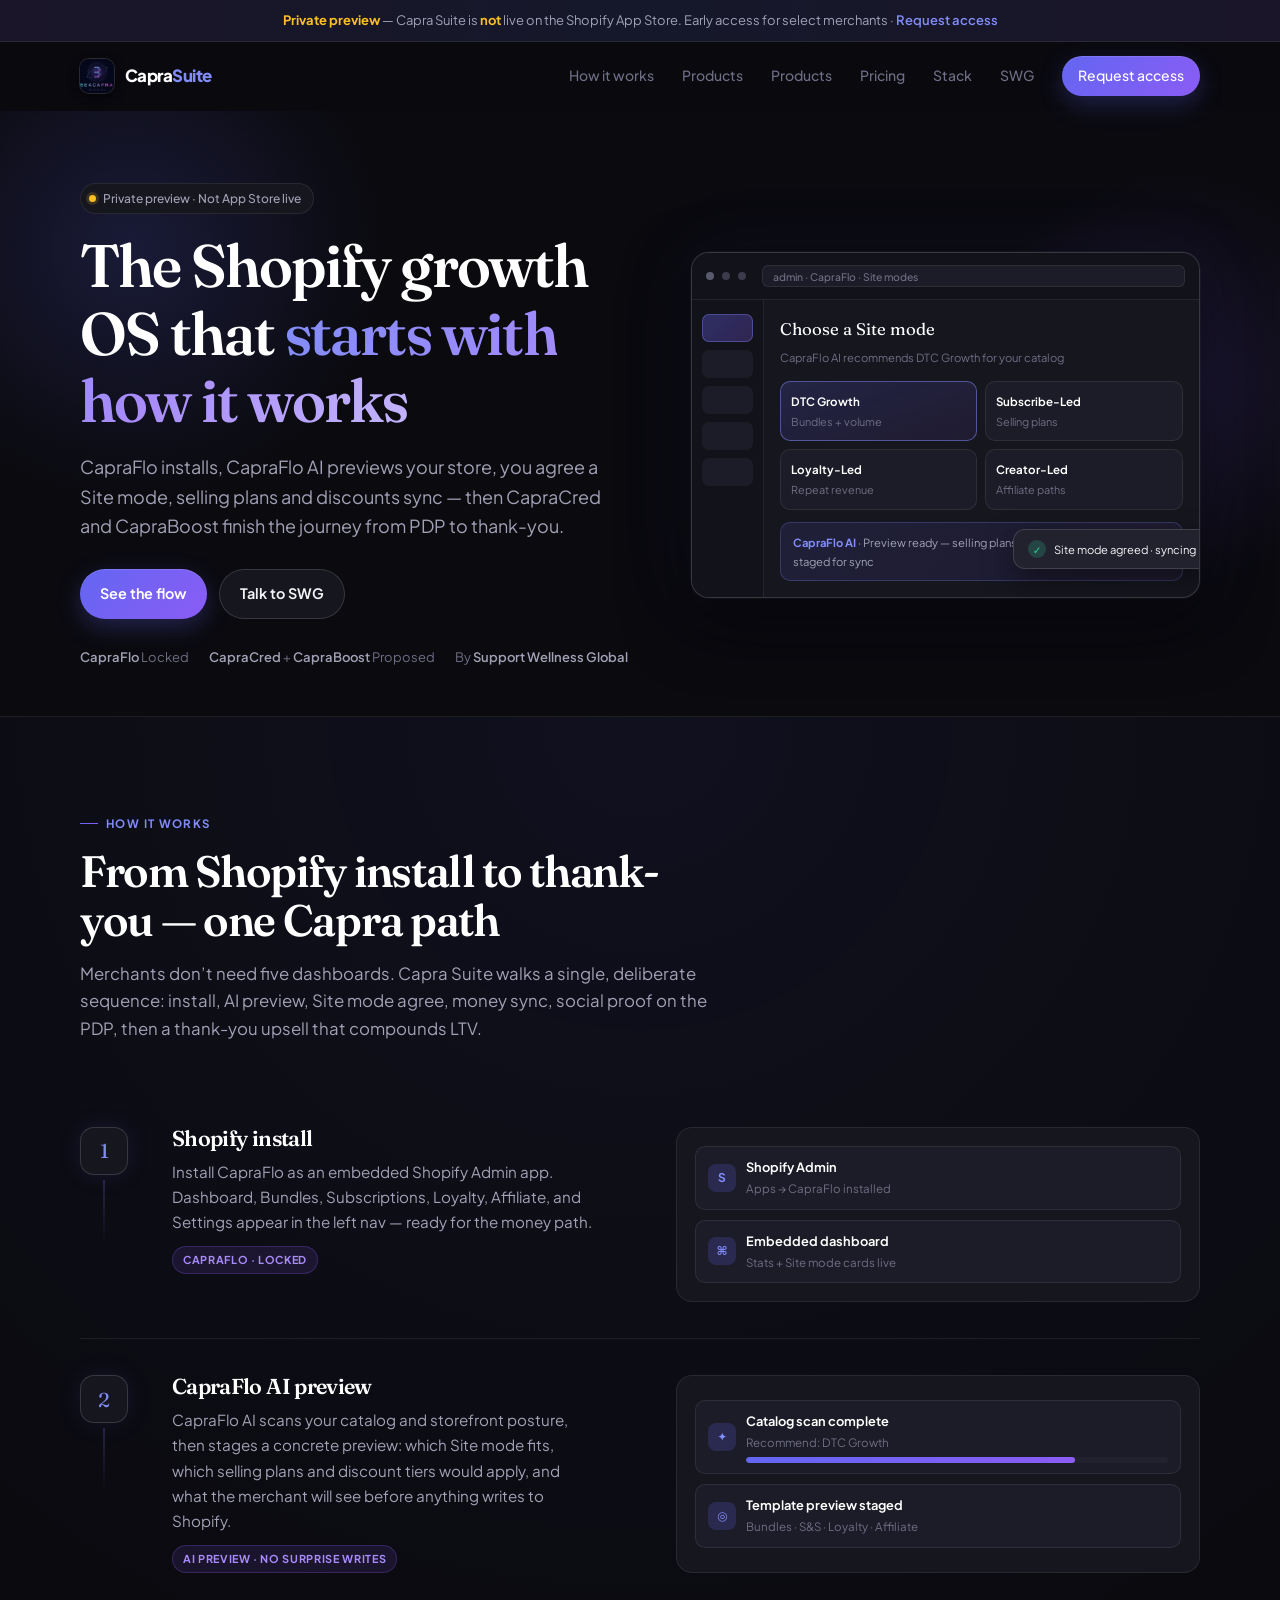
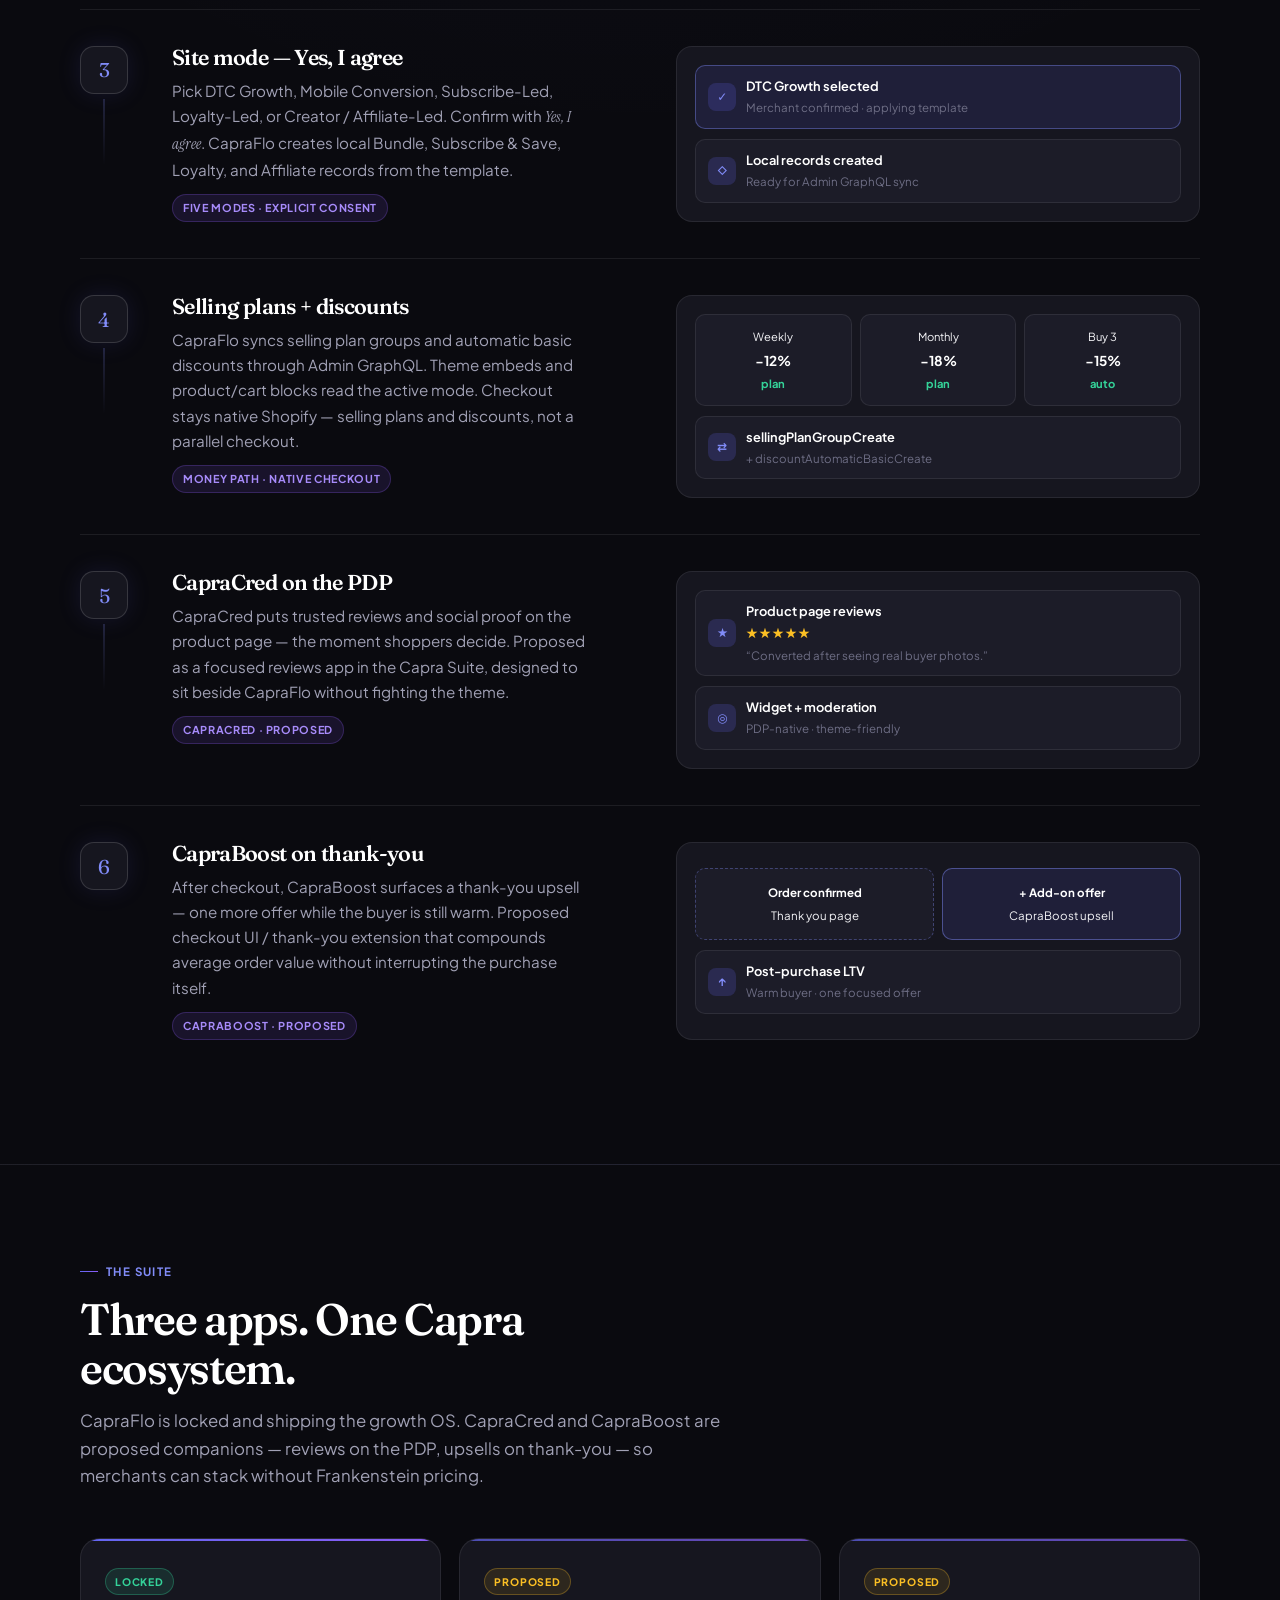
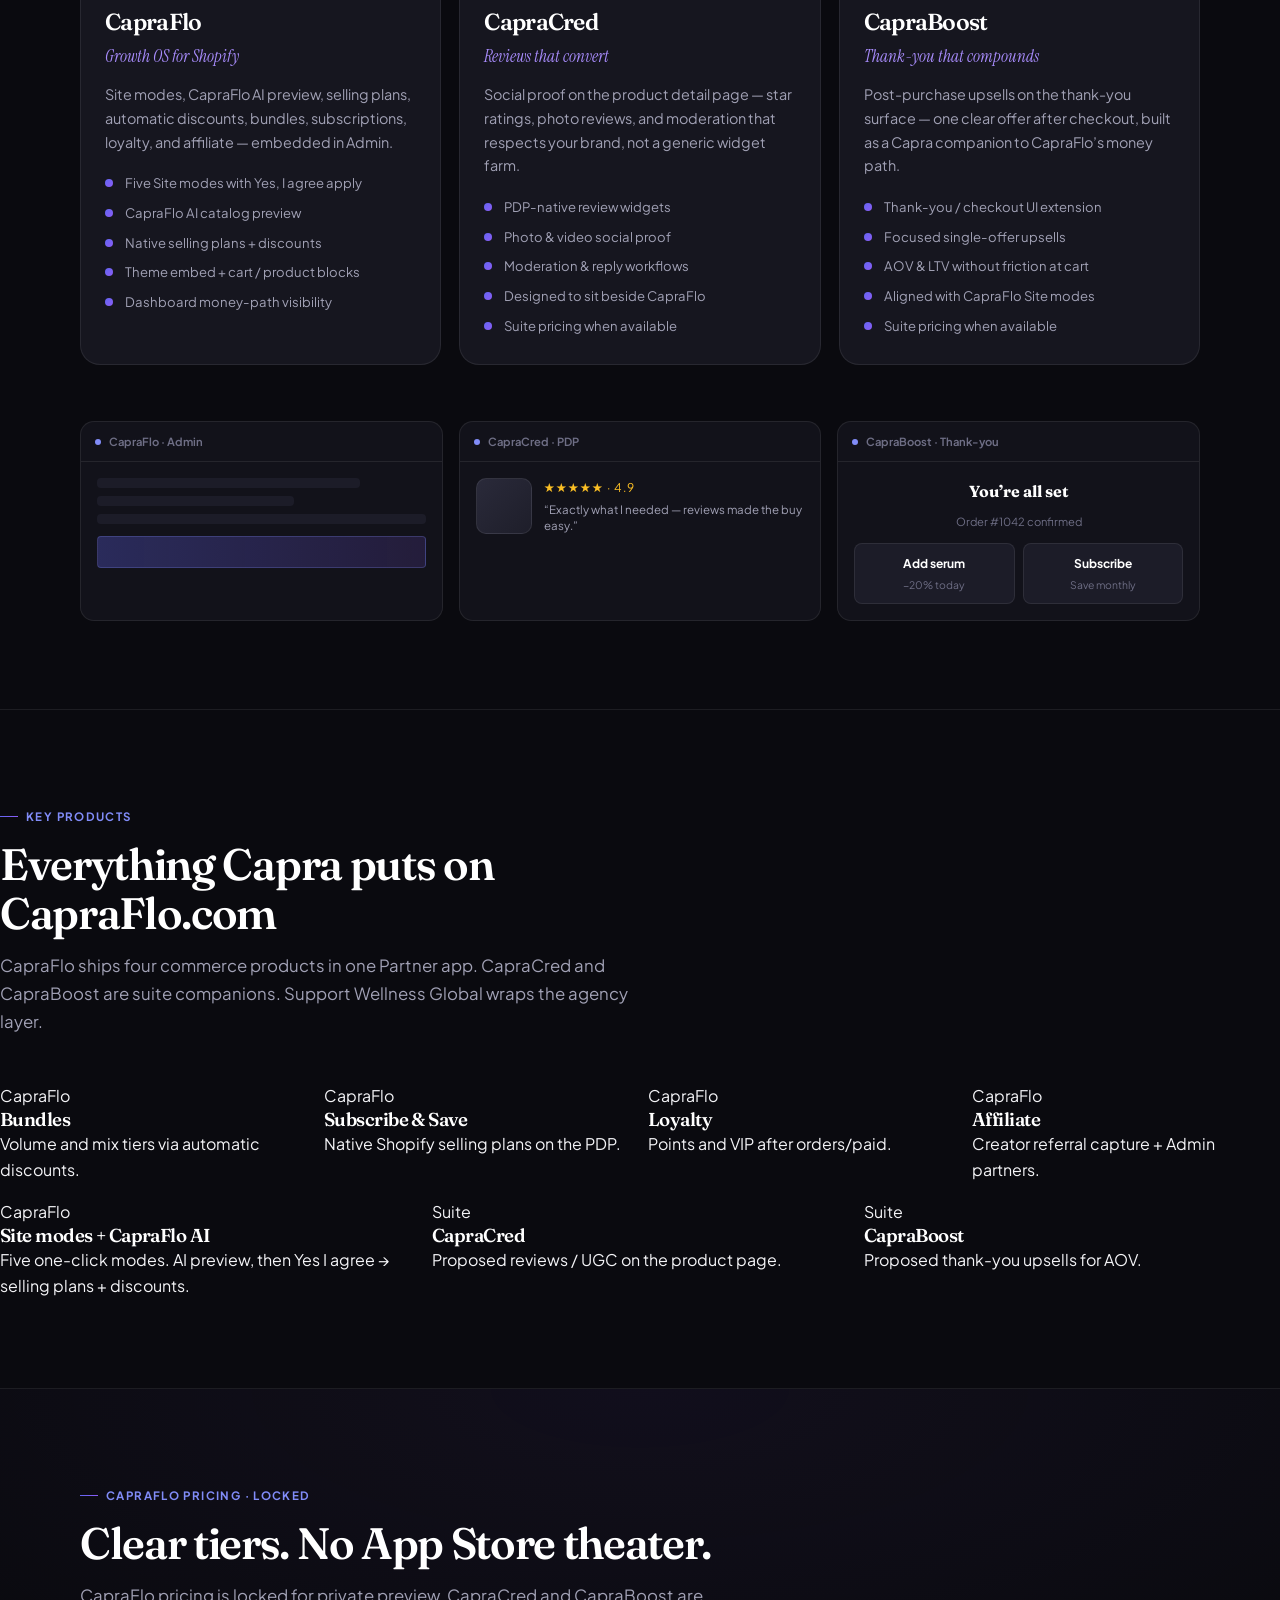
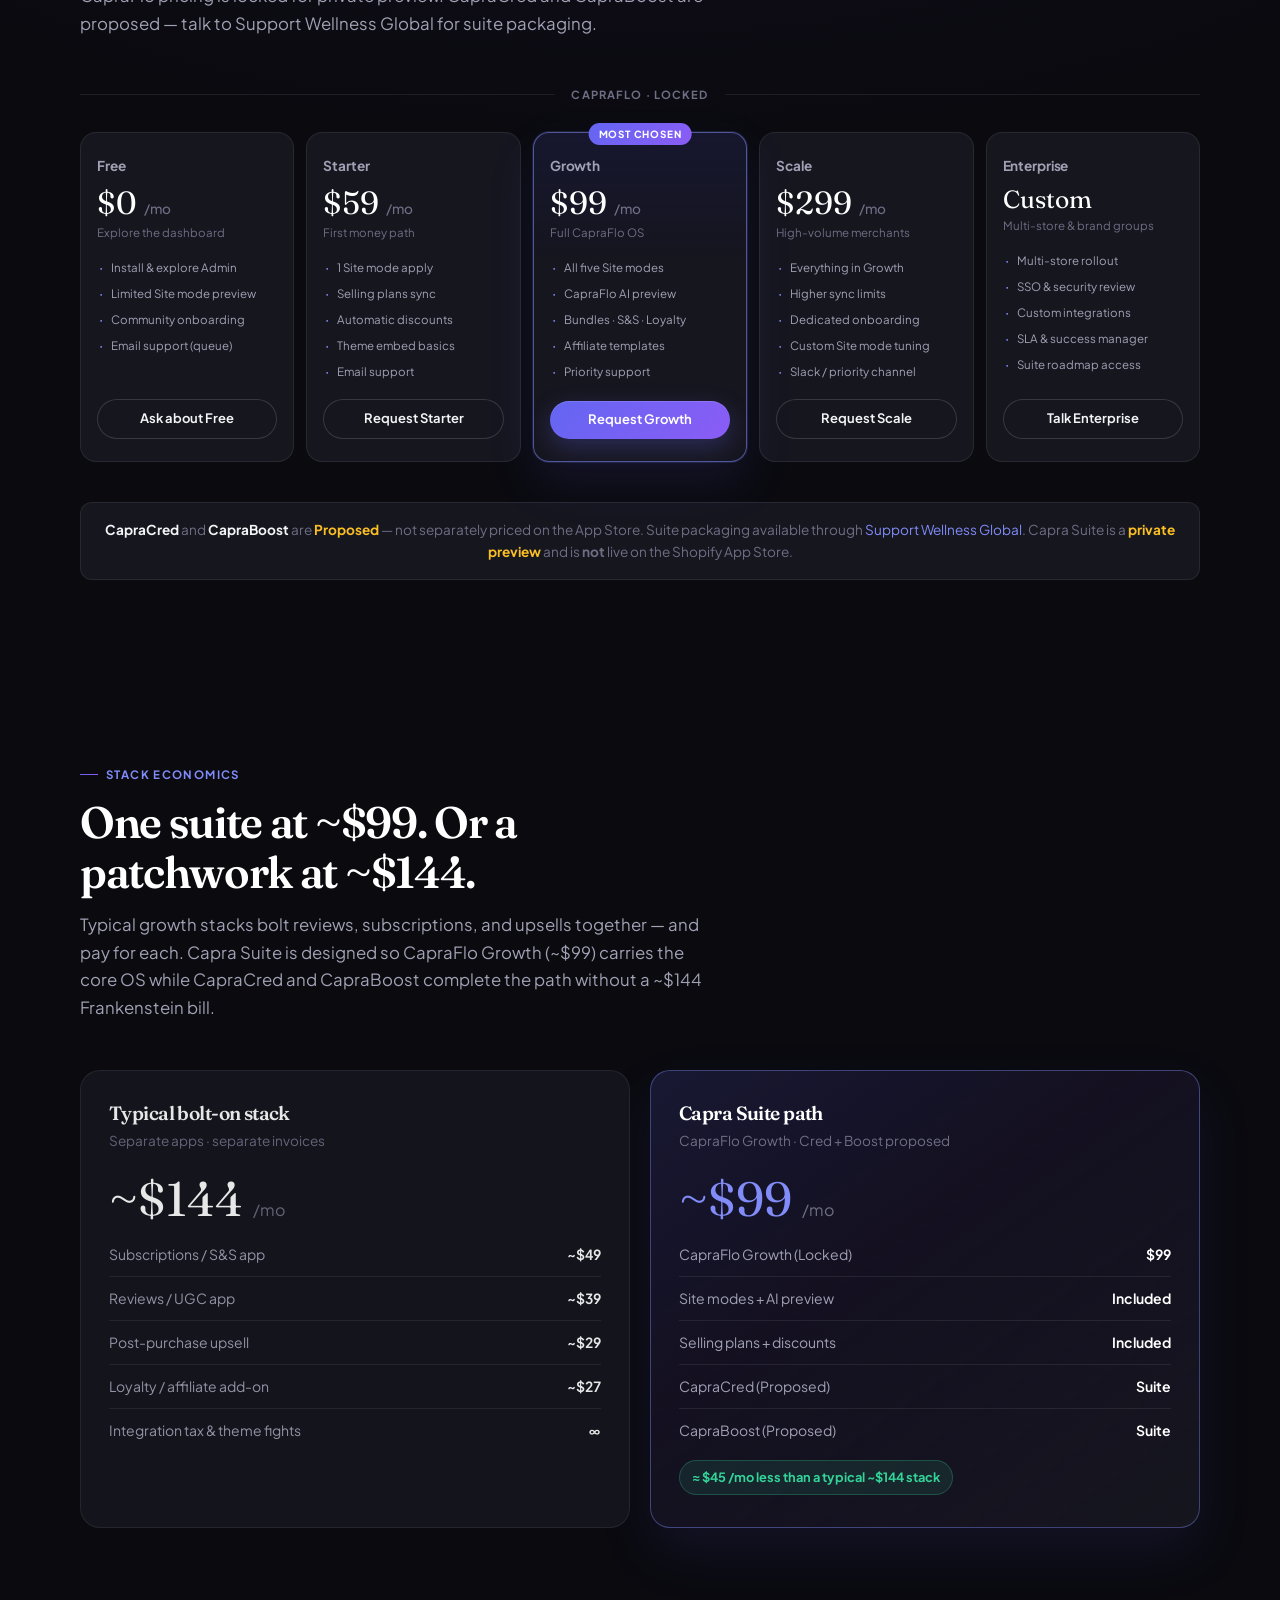
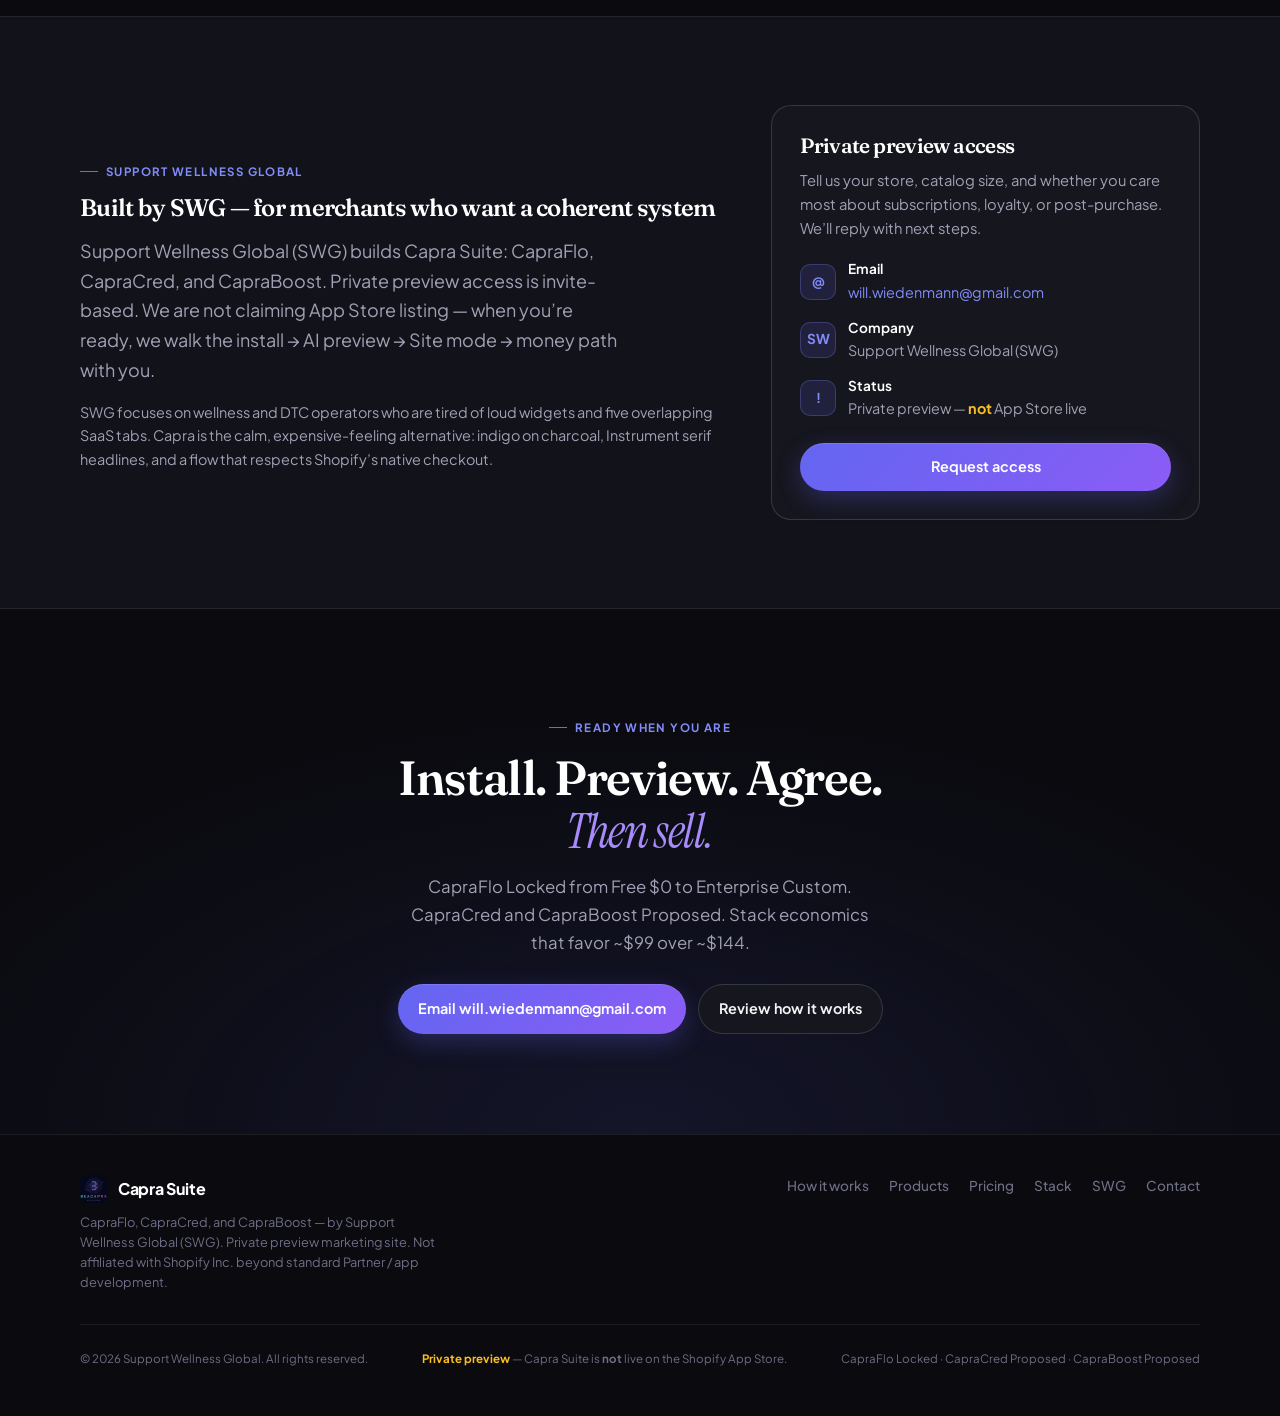
==== commit c7f2f2b6: "Showcase all Capra key products on CapraFlo.com. CapraFlo modules (Bundles, Subscribe, Loyalty, Affi" ====
--- a/index.html
+++ b/index.html
@@ -2,270 +2,1128 @@
 <html lang="en">
 <head>
 <meta charset="UTF-8">
-<meta name="viewport" content="width=device-width,initial-scale=1">
-<title>CapraFlo — Bundles, Subscribe, Loyalty & Affiliate for Shopify</title>
-<meta name="description" content="CapraFlo is the 4-in-1 Shopify growth suite: Bundles, Subscribe & Save, Loyalty, and Affiliate — plus CapraFlo AI and one-click Site modes. Private preview.">
-<meta property="og:title" content="CapraFlo — Shopify growth suite">
-<meta property="og:description" content="Bundles, subscriptions, loyalty, and affiliates in one app. CapraFlo AI + Site modes. Private preview.">
+<meta name="viewport" content="width=device-width, initial-scale=1">
+<title>Capra Suite — CapraFlo, CapraCred &amp; CapraBoost for Shopify</title>
+<meta name="description" content="Capra Suite for Shopify: CapraFlo growth OS, CapraCred reviews, CapraBoost thank-you upsells. Private preview from Support Wellness Global. Not live on the Shopify App Store.">
+<meta property="og:title" content="Capra Suite — Shopify growth apps">
+<meta property="og:description" content="Install CapraFlo, preview with CapraFlo AI, agree a Site mode, sync selling plans and discounts — then layer CapraCred and CapraBoost. Private preview.">
 <meta property="og:type" content="website">
-<meta property="og:url" content="https://capraflo.com">
-<meta property="og:image" content="https://capraflo.com/logo.jpeg">
-<link rel="canonical" href="https://capraflo.com">
+<meta property="og:image" content="logo.jpeg">
 <link rel="icon" href="logo.jpeg" type="image/jpeg">
 <link rel="apple-touch-icon" href="logo.jpeg">
+<link rel="preconnect" href="https://fonts.googleapis.com">
 <link rel="preconnect" href="https://fonts.gstatic.com" crossorigin>
-<link rel="preload" as="style" href="https://fonts.googleapis.com/css2?family=Inter:wght@400;500;600;700;800&display=swap" onload="this.onload=null;this.rel='stylesheet'">
-<noscript><link rel="stylesheet" href="https://fonts.googleapis.com/css2?family=Inter:wght@400;500;600;700;800&display=swap"></noscript>
+<link href="https://fonts.googleapis.com/css2?family=Fraunces:opsz,wght@9..144,500;9..144,600;9..144,700&family=Instrument+Serif:ital@0;1&family=Plus+Jakarta+Sans:wght@400;500;600;700;800&display=swap" rel="stylesheet">
 <style>
-:root{--bg:#0B0F1A;--surface:#141929;--surface-2:#1C2237;--border:#2A3150;--text:#E2E8F0;--muted:#94A3B8;--accent:#6366F1;--accent-l:#818CF8;--glow:rgba(99,102,241,.15);--green:#22C55E;--blue:#3B82F6;--amber:#F59E0B;--rose:#F43F5E}
-*,*::before,*::after{box-sizing:border-box;margin:0;padding:0}
-html{scroll-behavior:smooth}
-body{font-family:Inter,system-ui,sans-serif;background:var(--bg);color:var(--text);line-height:1.6}
-a{color:var(--accent-l);text-decoration:none}a:hover{color:#A5B4FC}
-.nav{position:fixed;inset:0 0 auto;z-index:100;padding:16px 0;transition:.3s}
-.nav.scrolled{background:rgba(11,15,26,.92);backdrop-filter:blur(12px);box-shadow:0 1px 0 var(--border)}
-.nav-inner{max-width:1120px;margin:0 auto;padding:0 24px;display:flex;align-items:center;justify-content:space-between}
-.brand{display:flex;align-items:center;gap:10px;color:#fff;font-weight:800;font-size:1.25rem;letter-spacing:-.03em}
-.brand img{border-radius:8px;object-fit:cover}
-.brand em{font-style:normal;color:var(--accent)}
-.nav-links{display:flex;gap:28px;align-items:center}
-.nav-links a{color:var(--muted);font-size:.875rem;font-weight:500}
-.nav-links a:hover{color:#fff}
-.nav-cta{background:var(--accent)!important;color:#fff!important;padding:8px 18px;border-radius:8px;font-weight:600}
-@media(max-width:800px){.nav-links a:not(.nav-cta){display:none}}
-.hero{min-height:100vh;display:flex;align-items:center;position:relative;overflow:hidden;padding:120px 24px 80px}
-.hero::before{content:'';position:absolute;top:-40%;right:-20%;width:700px;height:700px;background:radial-gradient(circle,var(--glow),transparent 70%);pointer-events:none}
-.hero-inner{max-width:1120px;margin:0 auto;position:relative;z-index:1}
-.badge{display:inline-flex;align-items:center;gap:8px;background:var(--surface);border:1px solid var(--border);border-radius:999px;padding:6px 14px 6px 8px;font-size:.8rem;color:var(--muted);margin-bottom:22px}
-.badge i{width:8px;height:8px;border-radius:50%;background:var(--green);display:block;animation:pulse 2s infinite}
-@keyframes pulse{50%{opacity:.4}}
-.hero h1{font-size:clamp(2.4rem,6vw,4.2rem);font-weight:800;line-height:1.08;letter-spacing:-.03em;color:#fff;max-width:820px}
-.hero h1 span{background:linear-gradient(135deg,var(--accent-l),var(--blue));-webkit-background-clip:text;-webkit-text-fill-color:transparent;background-clip:text}
-.hero p{font-size:clamp(1.05rem,2vw,1.2rem);color:var(--muted);max-width:560px;margin:22px 0 36px}
-.actions{display:flex;gap:14px;flex-wrap:wrap}
-.btn{display:inline-flex;align-items:center;gap:8px;padding:14px 26px;border-radius:10px;font-weight:600;font-size:1rem;border:1px solid transparent;transition:.2s}
-.btn-p{background:var(--accent);color:#fff}.btn-p:hover{background:var(--accent-l);transform:translateY(-2px);box-shadow:0 8px 24px rgba(99,102,241,.3);color:#fff}
-.btn-s{background:var(--surface);color:var(--text);border-color:var(--border)}.btn-s:hover{border-color:var(--accent);color:#fff;transform:translateY(-2px)}
-.stats{display:grid;grid-template-columns:repeat(4,1fr);gap:1px;background:var(--border);border:1px solid var(--border);border-radius:16px;overflow:hidden;max-width:1120px;margin:0 auto}
-.stat{background:var(--surface);padding:28px 20px;text-align:center}
-.stat b{display:block;font-size:1.75rem;font-weight:800;color:#fff}
-.stat span{font-size:.8rem;color:var(--muted)}
-@media(max-width:640px){.stats{grid-template-columns:1fr 1fr}}
-section{padding:96px 24px}
-.wrap{max-width:1120px;margin:0 auto}
-.kicker{font-size:.72rem;font-weight:700;letter-spacing:.12em;text-transform:uppercase;color:var(--accent-l);margin-bottom:10px}
-h2{font-size:clamp(1.7rem,4vw,2.5rem);font-weight:800;color:#fff;letter-spacing:-.02em;margin-bottom:14px}
-.lead{color:var(--muted);max-width:600px;font-size:1.05rem}
-.grid3{display:grid;grid-template-columns:repeat(3,1fr);gap:22px;margin-top:48px}
-.grid2{display:grid;grid-template-columns:1fr 1fr;gap:22px;margin-top:48px}
-.grid5{display:grid;grid-template-columns:repeat(5,1fr);gap:14px;margin-top:40px}
-@media(max-width:900px){.grid3,.grid5{grid-template-columns:1fr}.grid2{grid-template-columns:1fr}}
-.card{background:var(--surface);border:1px solid var(--border);border-radius:16px;padding:28px;transition:.25s}
-.card:hover{border-color:var(--accent);transform:translateY(-3px)}
-.card h3{color:#fff;font-size:1.15rem;margin:8px 0 4px}
-.card .type{font-size:.72rem;font-weight:700;letter-spacing:.08em;text-transform:uppercase;color:var(--muted);margin-bottom:12px}
-.card p{color:var(--muted);font-size:.92rem;margin-bottom:16px}
-.card ul{list-style:none;display:grid;gap:8px}
-.card li{font-size:.875rem;padding-left:14px;position:relative}
-.card li::before{content:'';width:6px;height:6px;border-radius:50%;background:var(--accent);position:absolute;left:0;top:.55em}
-.mode{text-align:left}
-.mode strong{display:block;color:#fff;margin-bottom:6px}
-.mode span{color:var(--muted);font-size:.85rem}
-.icon{width:44px;height:44px;border-radius:12px;display:flex;align-items:center;justify-content:center;background:var(--glow);font-size:1.3rem}
-.steps{display:grid;grid-template-columns:repeat(3,1fr);gap:28px;margin-top:48px}
-@media(max-width:800px){.steps{grid-template-columns:1fr}}
-.step{text-align:center}
-.num{width:52px;height:52px;border-radius:50%;border:2px solid var(--accent);background:var(--glow);display:flex;align-items:center;justify-content:center;font-weight:800;margin:0 auto 16px;color:var(--accent-l)}
-.step h3{color:#fff;margin-bottom:8px}
-.step p{color:var(--muted);font-size:.92rem}
-.tags{display:flex;flex-wrap:wrap;gap:10px;justify-content:center;margin-top:36px}
-.tag{background:var(--surface);border:1px solid var(--border);border-radius:8px;padding:10px 16px;font-size:.85rem;color:var(--muted)}
-.cta{text-align:center}
-.cta-box{background:linear-gradient(135deg,var(--surface),var(--surface-2));border:1px solid var(--border);border-radius:24px;padding:56px 32px;position:relative;overflow:hidden}
-.cta-box h2{position:relative}
-.cta-box p{color:var(--muted);max-width:480px;margin:0 auto 28px;position:relative}
-footer{border-top:1px solid var(--border);padding:40px 24px;background:var(--surface)}
-.foot{max-width:1120px;margin:0 auto;display:flex;flex-wrap:wrap;gap:16px;justify-content:space-between;align-items:center}
-.foot a{color:var(--muted);font-size:.875rem;margin-left:18px}
-.copy{width:100%;text-align:center;margin-top:24px;padding-top:20px;border-top:1px solid var(--border);font-size:.8rem;color:var(--muted)}
+:root {
+  --bg: #0a0a0f;
+  --bg-elevated: #12121a;
+  --surface: #16161f;
+  --surface-2: #1c1c28;
+  --surface-3: #22222f;
+  --border: rgba(255,255,255,0.08);
+  --border-strong: rgba(255,255,255,0.14);
+  --text: #f4f4f7;
+  --text-secondary: #a1a1b5;
+  --muted: #6e6e85;
+  --indigo: #6366f1;
+  --indigo-bright: #818cf8;
+  --violet: #8b5cf6;
+  --violet-soft: #a78bfa;
+  --indigo-glow: rgba(99,102,241,0.18);
+  --violet-glow: rgba(139,92,246,0.14);
+  --success: #34d399;
+  --amber: #fbbf24;
+  --rose: #fb7185;
+  --serif: "Instrument Serif", "Fraunces", Georgia, serif;
+  --display: "Fraunces", "Instrument Serif", Georgia, serif;
+  --sans: "Plus Jakarta Sans", system-ui, -apple-system, sans-serif;
+  --radius: 16px;
+  --radius-sm: 10px;
+  --max: 1120px;
+  --ease: cubic-bezier(0.22, 1, 0.36, 1);
+}
+*, *::before, *::after { box-sizing: border-box; margin: 0; padding: 0; }
+html { scroll-behavior: smooth; }
+body {
+  font-family: var(--sans);
+  background: var(--bg);
+  color: var(--text);
+  line-height: 1.65;
+  -webkit-font-smoothing: antialiased;
+  -moz-osx-font-smoothing: grayscale;
+  overflow-x: hidden;
+}
+a { color: var(--indigo-bright); text-decoration: none; transition: color 0.2s var(--ease); }
+a:hover { color: var(--violet-soft); }
+img { max-width: 100%; display: block; }
+button { font-family: inherit; cursor: pointer; border: none; background: none; }
+.container { width: min(100% - 40px, var(--max)); margin-inline: auto; }
+.eyebrow {
+  display: inline-flex; align-items: center; gap: 8px;
+  font-size: 0.72rem; font-weight: 700; letter-spacing: 0.12em;
+  text-transform: uppercase; color: var(--indigo-bright);
+  margin-bottom: 14px;
+}
+.eyebrow::before {
+  content: ""; width: 18px; height: 1px;
+  background: linear-gradient(90deg, var(--indigo), var(--violet));
+}
+h1, h2, h3, .display { font-family: var(--display); font-weight: 600; letter-spacing: -0.03em; line-height: 1.12; color: #fff; }
+.serif-italic { font-family: var(--serif); font-style: italic; font-weight: 400; }
+.muted { color: var(--text-secondary); }
+.lead { font-size: 1.125rem; color: var(--text-secondary); max-width: 540px; }
+
+/* Preview banner */
+.preview-banner {
+  position: relative; z-index: 200;
+  background: linear-gradient(90deg, #1a1528 0%, #15182a 50%, #1a1528 100%);
+  border-bottom: 1px solid var(--border);
+  padding: 10px 20px;
+  text-align: center;
+  font-size: 0.8125rem;
+  color: var(--text-secondary);
+}
+.preview-banner strong { color: var(--amber); font-weight: 700; }
+.preview-banner a { color: var(--indigo-bright); font-weight: 600; }
+
+/* Nav */
+.nav {
+  position: sticky; top: 0; z-index: 100;
+  backdrop-filter: blur(20px) saturate(1.4);
+  background: rgba(10,10,15,0.78);
+  border-bottom: 1px solid transparent;
+  transition: border-color 0.3s, background 0.3s;
+}
+.nav.is-scrolled { border-bottom-color: var(--border); background: rgba(10,10,15,0.92); }
+.nav-inner {
+  display: flex; align-items: center; justify-content: space-between;
+  gap: 16px; padding: 14px 0; width: min(100% - 40px, var(--max)); margin-inline: auto;
+}
+.brand {
+  display: flex; align-items: center; gap: 11px;
+  color: #fff; font-weight: 800; font-size: 1.05rem; letter-spacing: -0.03em;
+}
+.brand img {
+  width: 34px; height: 34px; border-radius: 9px; object-fit: cover;
+  box-shadow: 0 0 0 1px var(--border-strong), 0 4px 12px rgba(0,0,0,0.4);
+}
+.brand span em { font-style: normal; color: var(--indigo-bright); }
+.nav-links { display: flex; align-items: center; gap: 28px; }
+.nav-links a { color: var(--muted); font-size: 0.875rem; font-weight: 500; }
+.nav-links a:hover { color: #fff; }
+.btn {
+  display: inline-flex; align-items: center; justify-content: center; gap: 8px;
+  padding: 12px 20px; border-radius: 999px; font-weight: 650; font-size: 0.9rem;
+  transition: transform 0.2s var(--ease), box-shadow 0.2s, background 0.2s, border-color 0.2s;
+}
+.btn:hover { transform: translateY(-1px); }
+.btn-primary {
+  background: linear-gradient(135deg, var(--indigo) 0%, var(--violet) 100%);
+  color: #fff !important;
+  box-shadow: 0 1px 0 rgba(255,255,255,0.12) inset, 0 8px 24px rgba(99,102,241,0.28);
+}
+.btn-primary:hover { box-shadow: 0 1px 0 rgba(255,255,255,0.16) inset, 0 12px 32px rgba(99,102,241,0.4); color: #fff !important; }
+.btn-ghost {
+  background: var(--surface); color: var(--text) !important;
+  border: 1px solid var(--border-strong);
+}
+.btn-ghost:hover { border-color: var(--indigo); color: #fff !important; }
+.btn-sm { padding: 8px 16px; font-size: 0.8125rem; }
+@media (max-width: 860px) {
+  .nav-links a:not(.btn) { display: none; }
+}
+
+/* Hero — compact, points to how-it-works */
+.hero {
+  position: relative; padding: 72px 0 48px; overflow: hidden;
+}
+.hero::before {
+  content: ""; position: absolute; inset: -20% 20% auto -10%;
+  height: 520px; width: 520px; border-radius: 50%;
+  background: radial-gradient(circle, var(--indigo-glow), transparent 68%);
+  pointer-events: none;
+}
+.hero::after {
+  content: ""; position: absolute; top: 10%; right: -8%;
+  height: 420px; width: 420px; border-radius: 50%;
+  background: radial-gradient(circle, var(--violet-glow), transparent 70%);
+  pointer-events: none;
+}
+.hero-grid {
+  display: grid; grid-template-columns: 1.05fr 0.95fr; gap: 48px; align-items: center;
+  position: relative; z-index: 1;
+}
+.hero h1 {
+  font-size: clamp(2.4rem, 5.2vw, 3.75rem);
+  margin-bottom: 18px;
+}
+.hero h1 .grad {
+  background: linear-gradient(120deg, var(--indigo-bright), var(--violet-soft) 55%, #c4b5fd);
+  -webkit-background-clip: text; background-clip: text; -webkit-text-fill-color: transparent;
+}
+.hero .lead { margin-bottom: 28px; }
+.hero-actions { display: flex; flex-wrap: wrap; gap: 12px; margin-bottom: 28px; }
+.hero-meta {
+  display: flex; flex-wrap: wrap; gap: 20px; align-items: center;
+  font-size: 0.8125rem; color: var(--muted);
+}
+.hero-meta strong { color: var(--text-secondary); font-weight: 600; }
+.pill {
+  display: inline-flex; align-items: center; gap: 7px;
+  padding: 5px 12px 5px 8px; border-radius: 999px;
+  background: var(--surface); border: 1px solid var(--border);
+  font-size: 0.75rem; color: var(--text-secondary); font-weight: 500;
+}
+.pill-dot {
+  width: 7px; height: 7px; border-radius: 50%; background: var(--amber);
+  box-shadow: 0 0 0 3px rgba(251,191,36,0.15);
+}
+
+/* CSS product mock — admin dashboard */
+.mock {
+  position: relative;
+  background: var(--surface);
+  border: 1px solid var(--border-strong);
+  border-radius: 18px;
+  overflow: hidden;
+  box-shadow:
+    0 0 0 1px rgba(255,255,255,0.03),
+    0 24px 64px rgba(0,0,0,0.55),
+    0 0 80px rgba(99,102,241,0.08);
+}
+.mock-chrome {
+  display: flex; align-items: center; gap: 8px;
+  padding: 12px 14px; border-bottom: 1px solid var(--border);
+  background: var(--bg-elevated);
+}
+.mock-dot { width: 8px; height: 8px; border-radius: 50%; background: #3a3a4a; }
+.mock-dot:nth-child(1) { background: #5a5a6e; }
+.mock-url {
+  flex: 1; margin-left: 8px; height: 22px; border-radius: 6px;
+  background: var(--surface-2); border: 1px solid var(--border);
+  display: flex; align-items: center; padding: 0 10px;
+  font-size: 0.65rem; color: var(--muted); font-weight: 500;
+}
+.mock-body { display: grid; grid-template-columns: 72px 1fr; min-height: 280px; }
+.mock-rail {
+  background: var(--bg-elevated); border-right: 1px solid var(--border);
+  padding: 14px 10px; display: flex; flex-direction: column; gap: 8px;
+}
+.mock-rail-item {
+  height: 28px; border-radius: 7px; background: var(--surface-2);
+}
+.mock-rail-item.active {
+  background: linear-gradient(135deg, rgba(99,102,241,0.35), rgba(139,92,246,0.25));
+  border: 1px solid rgba(129,140,248,0.35);
+}
+.mock-main { padding: 16px; }
+.mock-title {
+  font-family: var(--display); font-size: 1.05rem; color: #fff; margin-bottom: 4px;
+}
+.mock-sub { font-size: 0.7rem; color: var(--muted); margin-bottom: 14px; }
+.mock-modes {
+  display: grid; grid-template-columns: 1fr 1fr; gap: 8px;
+}
+.mock-mode {
+  padding: 10px; border-radius: 10px; background: var(--surface-2);
+  border: 1px solid var(--border); font-size: 0.68rem;
+}
+.mock-mode.selected {
+  border-color: rgba(129,140,248,0.5);
+  background: linear-gradient(160deg, rgba(99,102,241,0.18), rgba(139,92,246,0.08));
+}
+.mock-mode b { display: block; color: #fff; font-size: 0.72rem; margin-bottom: 2px; font-weight: 650; }
+.mock-mode span { color: var(--muted); line-height: 1.35; }
+.mock-ai {
+  margin-top: 12px; padding: 10px 12px; border-radius: 10px;
+  background: linear-gradient(135deg, rgba(99,102,241,0.12), rgba(139,92,246,0.08));
+  border: 1px solid rgba(129,140,248,0.25);
+  font-size: 0.7rem; color: var(--text-secondary);
+}
+.mock-ai strong { color: var(--indigo-bright); }
+.mock-float {
+  position: absolute; right: -12px; bottom: 28px;
+  background: var(--surface-3); border: 1px solid var(--border-strong);
+  border-radius: 12px; padding: 10px 14px; font-size: 0.7rem;
+  box-shadow: 0 12px 32px rgba(0,0,0,0.45);
+  display: flex; align-items: center; gap: 8px;
+}
+.mock-float .check {
+  width: 18px; height: 18px; border-radius: 50%;
+  background: rgba(52,211,153,0.2); color: var(--success);
+  display: grid; place-items: center; font-size: 0.65rem; font-weight: 700;
+}
+
+@media (max-width: 900px) {
+  .hero-grid { grid-template-columns: 1fr; gap: 36px; }
+  .hero { padding-top: 48px; }
+}
+
+/* Sections */
+section { padding: 88px 0; position: relative; }
+.section-head { max-width: 640px; margin-bottom: 48px; }
+.section-head h2 { font-size: clamp(1.85rem, 3.8vw, 2.75rem); margin-bottom: 14px; }
+.section-head p { color: var(--text-secondary); font-size: 1.05rem; }
+
+/* How it works — PRIMARY */
+.how {
+  background:
+    radial-gradient(ellipse 80% 50% at 50% 0%, rgba(99,102,241,0.07), transparent),
+    var(--bg);
+  border-top: 1px solid var(--border);
+  border-bottom: 1px solid var(--border);
+}
+.flow {
+  display: flex; flex-direction: column; gap: 0;
+  counter-reset: step;
+}
+.flow-step {
+  display: grid; grid-template-columns: 64px 1fr 1.1fr; gap: 28px;
+  padding: 36px 0; position: relative;
+  border-bottom: 1px solid var(--border);
+}
+.flow-step:last-child { border-bottom: none; }
+.flow-num {
+  width: 48px; height: 48px; border-radius: 14px;
+  background: var(--surface);
+  border: 1px solid var(--border-strong);
+  display: grid; place-items: center;
+  font-family: var(--display); font-size: 1.25rem; color: var(--indigo-bright);
+  position: relative; z-index: 1;
+  box-shadow: 0 0 24px rgba(99,102,241,0.12);
+}
+.flow-step:not(:last-child) .flow-num::after {
+  content: ""; position: absolute; top: 52px; left: 50%; transform: translateX(-50%);
+  width: 1px; height: calc(100% + 20px);
+  background: linear-gradient(180deg, rgba(129,140,248,0.4), transparent);
+}
+.flow-copy h3 {
+  font-size: 1.35rem; margin-bottom: 8px; font-family: var(--display);
+}
+.flow-copy p { color: var(--text-secondary); font-size: 0.95rem; max-width: 420px; }
+.flow-copy .tag {
+  display: inline-block; margin-top: 12px;
+  font-size: 0.68rem; font-weight: 700; letter-spacing: 0.06em; text-transform: uppercase;
+  color: var(--violet-soft); background: rgba(139,92,246,0.12);
+  padding: 4px 10px; border-radius: 999px; border: 1px solid rgba(139,92,246,0.25);
+}
+.flow-visual {
+  background: var(--surface); border: 1px solid var(--border);
+  border-radius: var(--radius); padding: 18px; min-height: 140px;
+  display: flex; flex-direction: column; justify-content: center; gap: 10px;
+}
+.fv-row {
+  display: flex; align-items: center; gap: 10px;
+  padding: 10px 12px; border-radius: 10px; background: var(--surface-2);
+  border: 1px solid var(--border); font-size: 0.78rem;
+}
+.fv-icon {
+  width: 28px; height: 28px; border-radius: 8px; flex-shrink: 0;
+  display: grid; place-items: center; font-size: 0.75rem; font-weight: 700;
+  background: rgba(99,102,241,0.2); color: var(--indigo-bright);
+}
+.fv-row b { color: #fff; font-weight: 650; display: block; font-size: 0.8rem; }
+.fv-row span { color: var(--muted); font-size: 0.72rem; }
+.fv-bar {
+  height: 6px; border-radius: 3px; background: var(--surface-3); overflow: hidden; margin-top: 4px;
+}
+.fv-bar i {
+  display: block; height: 100%; border-radius: 3px;
+  background: linear-gradient(90deg, var(--indigo), var(--violet));
+}
+.fv-plans {
+  display: grid; grid-template-columns: repeat(3, 1fr); gap: 8px;
+}
+.fv-plan {
+  text-align: center; padding: 12px 8px; border-radius: 10px;
+  background: var(--surface-2); border: 1px solid var(--border); font-size: 0.7rem;
+}
+.fv-plan b { display: block; color: #fff; font-size: 0.85rem; margin: 4px 0 2px; }
+.fv-plan .pct { color: var(--success); font-weight: 700; }
+.fv-stars { color: var(--amber); letter-spacing: 1px; font-size: 0.85rem; }
+.fv-boost {
+  display: grid; grid-template-columns: 1fr 1fr; gap: 8px;
+}
+.fv-boost-card {
+  padding: 14px; border-radius: 10px; background: var(--surface-2);
+  border: 1px dashed rgba(129,140,248,0.35); text-align: center; font-size: 0.72rem;
+}
+.fv-boost-card b { display: block; color: #fff; margin-bottom: 4px; }
+@media (max-width: 800px) {
+  .flow-step { grid-template-columns: 48px 1fr; gap: 16px; }
+  .flow-visual { grid-column: 1 / -1; }
+  .flow-step:not(:last-child) .flow-num::after { display: none; }
+}
+
+/* Products */
+.products-grid {
+  display: grid; grid-template-columns: repeat(3, 1fr); gap: 18px;
+}
+.product-card {
+  background: var(--surface); border: 1px solid var(--border);
+  border-radius: 20px; padding: 28px 24px; position: relative; overflow: hidden;
+  transition: border-color 0.25s, transform 0.25s var(--ease);
+}
+.product-card:hover { border-color: rgba(129,140,248,0.4); transform: translateY(-3px); }
+.product-card::before {
+  content: ""; position: absolute; top: 0; left: 0; right: 0; height: 2px;
+  background: linear-gradient(90deg, var(--indigo), var(--violet));
+  opacity: 0.7;
+}
+.product-card.locked::before { opacity: 1; }
+.product-badge {
+  display: inline-flex; font-size: 0.65rem; font-weight: 750; letter-spacing: 0.08em;
+  text-transform: uppercase; padding: 4px 9px; border-radius: 999px; margin-bottom: 14px;
+}
+.badge-locked { background: rgba(52,211,153,0.12); color: var(--success); border: 1px solid rgba(52,211,153,0.3); }
+.badge-proposed { background: rgba(251,191,36,0.1); color: var(--amber); border: 1px solid rgba(251,191,36,0.28); }
+.product-card h3 { font-size: 1.45rem; margin-bottom: 8px; }
+.product-card .tagline { font-family: var(--serif); font-style: italic; color: var(--violet-soft); font-size: 1.05rem; margin-bottom: 12px; }
+.product-card p { color: var(--text-secondary); font-size: 0.9rem; margin-bottom: 18px; }
+.product-card ul { list-style: none; display: flex; flex-direction: column; gap: 8px; }
+.product-card li {
+  font-size: 0.82rem; color: var(--text-secondary); padding-left: 20px; position: relative;
+}
+.product-card li::before {
+  content: ""; position: absolute; left: 0; top: 7px;
+  width: 8px; height: 8px; border-radius: 50%;
+  background: linear-gradient(135deg, var(--indigo), var(--violet));
+}
+@media (max-width: 900px) { .products-grid { grid-template-columns: 1fr; } }
+
+/* Pricing */
+.pricing-wrap { display: grid; grid-template-columns: repeat(5, 1fr); gap: 12px; margin-bottom: 40px; }
+.price-card {
+  background: var(--surface); border: 1px solid var(--border);
+  border-radius: 16px; padding: 22px 16px; display: flex; flex-direction: column;
+  transition: border-color 0.2s, box-shadow 0.2s;
+}
+.price-card.featured {
+  border-color: rgba(129,140,248,0.55);
+  background: linear-gradient(180deg, rgba(99,102,241,0.14) 0%, var(--surface) 40%);
+  box-shadow: 0 0 0 1px rgba(129,140,248,0.15), 0 20px 48px rgba(99,102,241,0.12);
+  position: relative;
+}
+.price-card.featured .featured-label {
+  position: absolute; top: -10px; left: 50%; transform: translateX(-50%);
+  font-size: 0.62rem; font-weight: 750; letter-spacing: 0.08em; text-transform: uppercase;
+  background: linear-gradient(135deg, var(--indigo), var(--violet));
+  color: #fff; padding: 3px 10px; border-radius: 999px; white-space: nowrap;
+}
+.price-card h4 { font-family: var(--sans); font-size: 0.85rem; font-weight: 700; color: var(--text-secondary); margin-bottom: 10px; letter-spacing: -0.01em; }
+.price-card .amount {
+  font-family: var(--display); font-size: 2rem; color: #fff; line-height: 1; margin-bottom: 4px;
+}
+.price-card .amount span { font-size: 0.85rem; color: var(--muted); font-family: var(--sans); font-weight: 500; }
+.price-card .period { font-size: 0.72rem; color: var(--muted); margin-bottom: 16px; }
+.price-card ul { list-style: none; flex: 1; display: flex; flex-direction: column; gap: 7px; margin-bottom: 18px; }
+.price-card li { font-size: 0.72rem; color: var(--text-secondary); padding-left: 14px; position: relative; }
+.price-card li::before { content: "·"; position: absolute; left: 2px; color: var(--indigo-bright); font-weight: 700; }
+.price-note {
+  text-align: center; font-size: 0.85rem; color: var(--muted);
+  padding: 16px; border-radius: 12px; background: var(--surface);
+  border: 1px solid var(--border);
+}
+@media (max-width: 1100px) {
+  .pricing-wrap { grid-template-columns: repeat(3, 1fr); }
+}
+@media (max-width: 700px) {
+  .pricing-wrap { grid-template-columns: 1fr 1fr; }
+  .price-card.featured { grid-column: 1 / -1; }
+}
+
+/* Stack comparison */
+.stack {
+  display: grid; grid-template-columns: 1fr 1fr; gap: 20px; margin-top: 48px;
+}
+.stack-card {
+  border-radius: 20px; padding: 32px 28px; border: 1px solid var(--border);
+}
+.stack-card.them {
+  background: var(--surface); opacity: 0.9;
+}
+.stack-card.us {
+  background: linear-gradient(145deg, rgba(99,102,241,0.16), rgba(139,92,246,0.08) 40%, var(--surface));
+  border-color: rgba(129,140,248,0.4);
+  box-shadow: 0 24px 56px rgba(99,102,241,0.1);
+}
+.stack-card h3 { font-size: 1.2rem; margin-bottom: 6px; }
+.stack-card .stack-sub { font-size: 0.85rem; color: var(--muted); margin-bottom: 22px; }
+.stack-price {
+  font-family: var(--display); font-size: 3rem; color: #fff; line-height: 1; margin-bottom: 6px;
+}
+.stack-price small { font-size: 1rem; color: var(--muted); font-family: var(--sans); }
+.stack-card.us .stack-price { color: var(--indigo-bright); }
+.stack-items { list-style: none; margin-top: 20px; display: flex; flex-direction: column; gap: 10px; }
+.stack-items li {
+  display: flex; justify-content: space-between; align-items: center;
+  font-size: 0.875rem; padding-bottom: 10px; border-bottom: 1px solid var(--border);
+  color: var(--text-secondary);
+}
+.stack-items li:last-child { border-bottom: none; padding-bottom: 0; }
+.stack-items li span:last-child { color: #fff; font-weight: 650; font-variant-numeric: tabular-nums; }
+.stack-save {
+  margin-top: 18px; display: inline-flex; align-items: center; gap: 6px;
+  font-size: 0.8rem; font-weight: 700; color: var(--success);
+  background: rgba(52,211,153,0.1); border: 1px solid rgba(52,211,153,0.25);
+  padding: 6px 12px; border-radius: 999px;
+}
+@media (max-width: 700px) { .stack { grid-template-columns: 1fr; } }
+
+/* Suite mock strip */
+.suite-strip {
+  display: grid; grid-template-columns: repeat(3, 1fr); gap: 16px; margin-top: 56px;
+}
+.suite-mock {
+  background: var(--bg-elevated); border: 1px solid var(--border);
+  border-radius: 14px; overflow: hidden;
+}
+.suite-mock-head {
+  padding: 10px 14px; border-bottom: 1px solid var(--border);
+  font-size: 0.7rem; font-weight: 650; color: var(--muted);
+  display: flex; align-items: center; gap: 8px;
+}
+.suite-mock-head i {
+  width: 6px; height: 6px; border-radius: 50%;
+  background: var(--indigo-bright);
+}
+.suite-mock-body { padding: 16px; min-height: 120px; }
+.sm-pdp {
+  display: flex; gap: 12px; align-items: flex-start;
+}
+.sm-img {
+  width: 56px; height: 56px; border-radius: 10px;
+  background: linear-gradient(135deg, #2a2a3a, #1e1e2a);
+  border: 1px solid var(--border); flex-shrink: 0;
+}
+.sm-stars { color: var(--amber); font-size: 0.75rem; letter-spacing: 1px; }
+.sm-review { font-size: 0.72rem; color: var(--text-secondary); margin-top: 4px; line-height: 1.4; }
+.sm-ty {
+  text-align: center;
+}
+.sm-ty h5 { font-family: var(--display); font-size: 1rem; color: #fff; margin-bottom: 8px; }
+.sm-offer {
+  display: flex; gap: 8px; margin-top: 12px;
+}
+.sm-offer div {
+  flex: 1; padding: 10px; border-radius: 8px; background: var(--surface-2);
+  border: 1px solid var(--border); font-size: 0.65rem; color: var(--muted);
+}
+.sm-offer div b { display: block; color: #fff; font-size: 0.75rem; margin-bottom: 2px; }
+.sm-admin-row {
+  height: 10px; border-radius: 4px; background: var(--surface-2); margin-bottom: 8px;
+}
+.sm-admin-row.w60 { width: 60%; }
+.sm-admin-row.w80 { width: 80%; }
+.sm-admin-row.accent {
+  height: 32px; background: linear-gradient(90deg, rgba(99,102,241,0.3), rgba(139,92,246,0.15));
+  border: 1px solid rgba(129,140,248,0.25); margin-top: 12px;
+}
+@media (max-width: 700px) { .suite-strip { grid-template-columns: 1fr; } }
+
+/* SWG / About */
+.swg {
+  background: var(--bg-elevated); border-top: 1px solid var(--border); border-bottom: 1px solid var(--border);
+}
+.swg-grid {
+  display: grid; grid-template-columns: 1.2fr 0.8fr; gap: 48px; align-items: center;
+}
+.swg-card {
+  background: var(--surface); border: 1px solid var(--border-strong);
+  border-radius: 20px; padding: 28px;
+}
+.swg-card h3 { font-size: 1.3rem; margin-bottom: 10px; }
+.swg-card p { color: var(--text-secondary); font-size: 0.92rem; margin-bottom: 18px; }
+.contact-list { list-style: none; display: flex; flex-direction: column; gap: 12px; }
+.contact-list li {
+  display: flex; align-items: center; gap: 12px;
+  font-size: 0.9rem; color: var(--text-secondary);
+}
+.contact-list .ico {
+  width: 36px; height: 36px; border-radius: 10px;
+  background: rgba(99,102,241,0.15); border: 1px solid rgba(129,140,248,0.25);
+  display: grid; place-items: center; color: var(--indigo-bright); font-size: 0.85rem; font-weight: 700;
+}
+@media (max-width: 800px) { .swg-grid { grid-template-columns: 1fr; } }
+
+/* CTA */
+.cta {
+  text-align: center; padding: 100px 0;
+  background:
+    radial-gradient(ellipse 60% 80% at 50% 100%, rgba(99,102,241,0.12), transparent),
+    var(--bg);
+}
+.cta h2 { font-size: clamp(2rem, 4vw, 3rem); margin-bottom: 14px; }
+.cta p { color: var(--text-secondary); max-width: 480px; margin: 0 auto 28px; font-size: 1.05rem; }
+.cta-actions { display: flex; justify-content: center; flex-wrap: wrap; gap: 12px; }
+
+/* Footer */
+footer {
+  border-top: 1px solid var(--border); padding: 40px 0 48px;
+}
+.footer-inner {
+  display: flex; flex-wrap: wrap; justify-content: space-between; gap: 24px; align-items: flex-start;
+}
+.footer-brand { display: flex; align-items: center; gap: 10px; margin-bottom: 10px; }
+.footer-brand img { width: 28px; height: 28px; border-radius: 7px; object-fit: cover; }
+.footer-brand strong { color: #fff; font-weight: 750; letter-spacing: -0.02em; }
+.footer-copy { font-size: 0.8rem; color: var(--muted); max-width: 360px; line-height: 1.55; }
+.footer-links { display: flex; flex-wrap: wrap; gap: 20px; }
+.footer-links a { font-size: 0.85rem; color: var(--muted); font-weight: 500; }
+.footer-links a:hover { color: #fff; }
+.footer-legal {
+  margin-top: 32px; padding-top: 24px; border-top: 1px solid var(--border);
+  font-size: 0.72rem; color: var(--muted); display: flex; flex-wrap: wrap; gap: 12px 24px;
+  justify-content: space-between;
+}
+
+/* Utility */
+.divider-label {
+  display: flex; align-items: center; gap: 16px;
+  font-size: 0.7rem; font-weight: 700; letter-spacing: 0.1em; text-transform: uppercase;
+  color: var(--muted); margin: 8px 0 28px;
+}
+.divider-label::before, .divider-label::after {
+  content: ""; flex: 1; height: 1px; background: var(--border);
+}
+
+@media(max-width:900px){#modules .cards{grid-template-columns:1fr 1fr!important}}
+@media(max-width:560px){#modules .cards{grid-template-columns:1fr!important}}
+@media(max-width:900px){#modules .product-grid{grid-template-columns:1fr 1fr!important}}
+@media(max-width:560px){#modules .product-grid{grid-template-columns:1fr!important}}
 </style>
 </head>
 <body>
-<nav class="nav" id="nav">
+
+<div class="preview-banner" role="status">
+  <strong>Private preview</strong> — Capra Suite is <strong>not</strong> live on the Shopify App Store.
+  Early access for select merchants · <a href="mailto:will.wiedenmann@gmail.com">Request access</a>
+</div>
+
+<header class="nav" id="nav">
   <div class="nav-inner">
-    <a class="brand" href="/"><img src="logo.jpeg" width="36" height="36" alt="CapraFlo logo">Capra<em>Flo</em></a>
-    <div class="nav-links">
+    <a class="brand" href="#">
+      <img src="logo.jpeg" width="34" height="34" alt="Capra Suite logo">
+      <span>Capra<em>Suite</em></span>
+    </a>
+    <nav class="nav-links" aria-label="Primary">
+      <a href="#how">How it works</a>
+      <a href="#modules">Products</a>
       <a href="#products">Products</a>
-      <a href="#modes">Site modes</a>
-      <a href="#ai">CapraFlo AI</a>
-      <a href="https://supportwellnessglobal.com" target="_blank" rel="noopener">SWG</a>
-      <a class="nav-cta" href="mailto:will.wiedenmann@gmail.com">Get in Touch</a>
-    </div>
+      <a href="#pricing">Pricing</a>
+      <a href="#stack">Stack</a>
+      <a href="#swg">SWG</a>
+      <a class="btn btn-primary btn-sm" href="mailto:will.wiedenmann@gmail.com">Request access</a>
+    </nav>
   </div>
-</nav>
+</header>
 
 <section class="hero">
-  <div class="hero-inner">
-    <div class="badge"><i></i> Private preview · not on the App Store yet</div>
-    <h1>One Shopify app for <span>bundles, subscribe, loyalty &amp; affiliates</span></h1>
-    <p>CapraFlo replaces the usual app stack with one growth suite — plus CapraFlo AI and one-click Site modes that wire your product page, cart, and checkout-adjacent surfaces together.</p>
-    <div class="actions">
-      <a class="btn btn-p" href="mailto:will.wiedenmann@gmail.com">Request private install →</a>
-      <a class="btn btn-s" href="#products">See the suite</a>
+  <div class="container hero-grid">
+    <div>
+      <div class="pill" style="margin-bottom:18px">
+        <span class="pill-dot"></span>
+        Private preview · Not App Store live
+      </div>
+      <h1>The Shopify growth OS that <span class="grad">starts with how it works</span></h1>
+      <p class="lead">CapraFlo installs, CapraFlo AI previews your store, you agree a Site mode, selling plans and discounts sync — then CapraCred and CapraBoost finish the journey from PDP to thank-you.</p>
+      <div class="hero-actions">
+        <a class="btn btn-primary" href="#how">See the flow</a>
+        <a class="btn btn-ghost" href="mailto:will.wiedenmann@gmail.com">Talk to SWG</a>
+      </div>
+      <div class="hero-meta">
+        <span><strong>CapraFlo</strong> Locked</span>
+        <span><strong>CapraCred</strong> + <strong>CapraBoost</strong> Proposed</span>
+        <span>By <strong>Support Wellness Global</strong></span>
+      </div>
+    </div>
+    <div class="mock" aria-hidden="true">
+      <div class="mock-chrome">
+        <span class="mock-dot"></span><span class="mock-dot"></span><span class="mock-dot"></span>
+        <div class="mock-url">admin · CapraFlo · Site modes</div>
+      </div>
+      <div class="mock-body">
+        <div class="mock-rail">
+          <div class="mock-rail-item active"></div>
+          <div class="mock-rail-item"></div>
+          <div class="mock-rail-item"></div>
+          <div class="mock-rail-item"></div>
+          <div class="mock-rail-item"></div>
+        </div>
+        <div class="mock-main">
+          <div class="mock-title">Choose a Site mode</div>
+          <div class="mock-sub">CapraFlo AI recommends DTC Growth for your catalog</div>
+          <div class="mock-modes">
+            <div class="mock-mode selected"><b>DTC Growth</b><span>Bundles + volume</span></div>
+            <div class="mock-mode"><b>Subscribe-Led</b><span>Selling plans</span></div>
+            <div class="mock-mode"><b>Loyalty-Led</b><span>Repeat revenue</span></div>
+            <div class="mock-mode"><b>Creator-Led</b><span>Affiliate paths</span></div>
+          </div>
+          <div class="mock-ai"><strong>CapraFlo AI</strong> · Preview ready — selling plans + automatic discounts staged for sync</div>
+        </div>
+      </div>
+      <div class="mock-float"><span class="check">✓</span> Site mode agreed · syncing</div>
     </div>
   </div>
 </section>
 
-<div style="padding:0 24px 24px">
-  <div class="stats">
-    <div class="stat"><b>4-in-1</b><span>Core modules</span></div>
-    <div class="stat"><b>5</b><span>Site modes</span></div>
-    <div class="stat"><b>AI</b><span>CapraFlo assistant</span></div>
-    <div class="stat"><b>100%</b><span>Shopify native</span></div>
-  </div>
-</div>
-
-<section id="products">
-  <div class="wrap">
-    <div class="kicker">Products</div>
-    <h2>Built as one ecosystem</h2>
-    <p class="lead">CapraFlo is the growth suite. CapraCred and CapraBoost stay separate apps so merchants only install what they need.</p>
-    <div class="grid3">
-      <div class="card">
-        <div class="icon">🐐</div>
-        <h3>CapraFlo</h3>
-        <div class="type">Growth suite · this product</div>
-        <p>Bundles, Subscribe &amp; Save, Loyalty, and Affiliate — shared admin, shared storefront config, shared AI.</p>
-        <ul>
-          <li>Volume / mix-and-match bundles</li>
-          <li>Selling plans &amp; customer portal</li>
-          <li>Points, VIP, referrals</li>
-          <li>Partners, codes, commissions</li>
-          <li>One-click Site modes</li>
-        </ul>
-      </div>
-      <div class="card">
-        <div class="icon">★</div>
-        <h3>CapraCred</h3>
-        <div class="type">Reviews · separate app</div>
-        <p>Trust layer for product reviews, photos, Q&amp;A, and rich snippets — not bundled into CapraFlo.</p>
-        <ul>
-          <li>Photo &amp; video reviews</li>
-          <li>Review request flows</li>
-          <li>Q&amp;A</li>
-          <li>SEO schema</li>
-        </ul>
-      </div>
-      <div class="card">
-        <div class="icon">⚡</div>
-        <h3>CapraBoost</h3>
-        <div class="type">Ads / upsell · separate app</div>
-        <p>Post-purchase and AOV tools that stay out of CapraFlo so checkout stays clean.</p>
-        <ul>
-          <li>Post-purchase offers</li>
-          <li>Thank-you builds</li>
-          <li>Recommendations</li>
-          <li>Experimentation</li>
-        </ul>
-      </div>
+<section class="how" id="how">
+  <div class="container">
+    <div class="section-head">
+      <div class="eyebrow">How it works</div>
+      <h2>From Shopify install to thank-you — one Capra path</h2>
+      <p>Merchants don’t need five dashboards. Capra Suite walks a single, deliberate sequence: install, AI preview, Site mode agree, money sync, social proof on the PDP, then a thank-you upsell that compounds LTV.</p>
+    </div>
+
+    <div class="flow">
+
+      <article class="flow-step">
+        <div class="flow-num">1</div>
+        <div class="flow-copy">
+          <h3>Shopify install</h3>
+          <p>Install CapraFlo as an embedded Shopify Admin app. Dashboard, Bundles, Subscriptions, Loyalty, Affiliate, and Settings appear in the left nav — ready for the money path.</p>
+          <span class="tag">CapraFlo · Locked</span>
+        </div>
+        <div class="flow-visual">
+          <div class="fv-row">
+            <div class="fv-icon">S</div>
+            <div><b>Shopify Admin</b><span>Apps → CapraFlo installed</span></div>
+          </div>
+          <div class="fv-row">
+            <div class="fv-icon">⌘</div>
+            <div><b>Embedded dashboard</b><span>Stats + Site mode cards live</span></div>
+          </div>
+        </div>
+      </article>
+
+      <article class="flow-step">
+        <div class="flow-num">2</div>
+        <div class="flow-copy">
+          <h3>CapraFlo AI preview</h3>
+          <p>CapraFlo AI scans your catalog and storefront posture, then stages a concrete preview: which Site mode fits, which selling plans and discount tiers would apply, and what the merchant will see before anything writes to Shopify.</p>
+          <span class="tag">AI preview · no surprise writes</span>
+        </div>
+        <div class="flow-visual">
+          <div class="fv-row">
+            <div class="fv-icon">✦</div>
+            <div style="flex:1">
+              <b>Catalog scan complete</b>
+              <span>Recommend: DTC Growth</span>
+              <div class="fv-bar"><i style="width:78%"></i></div>
+            </div>
+          </div>
+          <div class="fv-row">
+            <div class="fv-icon">◎</div>
+            <div><b>Template preview staged</b><span>Bundles · S&amp;S · Loyalty · Affiliate</span></div>
+          </div>
+        </div>
+      </article>
+
+      <article class="flow-step">
+        <div class="flow-num">3</div>
+        <div class="flow-copy">
+          <h3>Site mode — Yes, I agree</h3>
+          <p>Pick DTC Growth, Mobile Conversion, Subscribe-Led, Loyalty-Led, or Creator / Affiliate-Led. Confirm with <em class="serif-italic">Yes, I agree</em>. CapraFlo creates local Bundle, Subscribe &amp; Save, Loyalty, and Affiliate records from the template.</p>
+          <span class="tag">Five modes · explicit consent</span>
+        </div>
+        <div class="flow-visual">
+          <div class="fv-row" style="border-color:rgba(129,140,248,0.4);background:rgba(99,102,241,0.12)">
+            <div class="fv-icon">✓</div>
+            <div><b>DTC Growth selected</b><span>Merchant confirmed · applying template</span></div>
+          </div>
+          <div class="fv-row">
+            <div class="fv-icon">◇</div>
+            <div><b>Local records created</b><span>Ready for Admin GraphQL sync</span></div>
+          </div>
+        </div>
+      </article>
+
+      <article class="flow-step">
+        <div class="flow-num">4</div>
+        <div class="flow-copy">
+          <h3>Selling plans + discounts</h3>
+          <p>CapraFlo syncs selling plan groups and automatic basic discounts through Admin GraphQL. Theme embeds and product/cart blocks read the active mode. Checkout stays native Shopify — selling plans and discounts, not a parallel checkout.</p>
+          <span class="tag">Money path · native checkout</span>
+        </div>
+        <div class="flow-visual">
+          <div class="fv-plans">
+            <div class="fv-plan"><span>Weekly</span><b>−12%</b><span class="pct">plan</span></div>
+            <div class="fv-plan"><span>Monthly</span><b>−18%</b><span class="pct">plan</span></div>
+            <div class="fv-plan"><span>Buy 3</span><b>−15%</b><span class="pct">auto</span></div>
+          </div>
+          <div class="fv-row">
+            <div class="fv-icon">⇄</div>
+            <div><b>sellingPlanGroupCreate</b><span>+ discountAutomaticBasicCreate</span></div>
+          </div>
+        </div>
+      </article>
+
+      <article class="flow-step">
+        <div class="flow-num">5</div>
+        <div class="flow-copy">
+          <h3>CapraCred on the PDP</h3>
+          <p>CapraCred puts trusted reviews and social proof on the product page — the moment shoppers decide. Proposed as a focused reviews app in the Capra Suite, designed to sit beside CapraFlo without fighting the theme.</p>
+          <span class="tag">CapraCred · Proposed</span>
+        </div>
+        <div class="flow-visual">
+          <div class="fv-row">
+            <div class="fv-icon">★</div>
+            <div>
+              <b>Product page reviews</b>
+              <div class="fv-stars">★★★★★</div>
+              <span>“Converted after seeing real buyer photos.”</span>
+            </div>
+          </div>
+          <div class="fv-row">
+            <div class="fv-icon">◎</div>
+            <div><b>Widget + moderation</b><span>PDP-native · theme-friendly</span></div>
+          </div>
+        </div>
+      </article>
+
+      <article class="flow-step">
+        <div class="flow-num">6</div>
+        <div class="flow-copy">
+          <h3>CapraBoost on thank-you</h3>
+          <p>After checkout, CapraBoost surfaces a thank-you upsell — one more offer while the buyer is still warm. Proposed checkout UI / thank-you extension that compounds average order value without interrupting the purchase itself.</p>
+          <span class="tag">CapraBoost · Proposed</span>
+        </div>
+        <div class="flow-visual">
+          <div class="fv-boost">
+            <div class="fv-boost-card"><b>Order confirmed</b>Thank you page</div>
+            <div class="fv-boost-card" style="border-style:solid;border-color:rgba(129,140,248,0.45);background:rgba(99,102,241,0.12)"><b>+ Add-on offer</b>CapraBoost upsell</div>
+          </div>
+          <div class="fv-row">
+            <div class="fv-icon">↑</div>
+            <div><b>Post-purchase LTV</b><span>Warm buyer · one focused offer</span></div>
+          </div>
+        </div>
+      </article>
+
     </div>
   </div>
 </section>
 
-<section id="modes" style="background:var(--surface)">
-  <div class="wrap">
-    <div class="kicker">Site modes</div>
-    <h2>One click. Whole store intent.</h2>
-    <p class="lead">Five predetermined setups that place Bundle + Subscribe + Loyalty + Affiliate on PDP, cart, and checkout-adjacent surfaces — with a Yes, I agree confirm before anything applies.</p>
-    <div class="grid5">
-      <div class="card mode"><strong>DTC Growth</strong><span>All four modules everywhere</span></div>
-      <div class="card mode"><strong>Mobile Conversion</strong><span>Same stack, sticky phone CTAs</span></div>
-      <div class="card mode"><strong>Subscribe-Led</strong><span>S&amp;S owns the PDP</span></div>
-      <div class="card mode"><strong>Loyalty-Led</strong><span>Points / VIP drive the journey</span></div>
-      <div class="card mode"><strong>Creator / Affiliate</strong><span>Partners &amp; codes first</span></div>
+<section id="products">
+  <div class="container">
+    <div class="section-head">
+      <div class="eyebrow">The suite</div>
+      <h2>Three apps. One Capra ecosystem.</h2>
+      <p>CapraFlo is locked and shipping the growth OS. CapraCred and CapraBoost are proposed companions — reviews on the PDP, upsells on thank-you — so merchants can stack without Frankenstein pricing.</p>
+    </div>
+    <div class="products-grid">
+      <article class="product-card locked">
+        <span class="product-badge badge-locked">Locked</span>
+        <h3>CapraFlo</h3>
+        <div class="tagline">Growth OS for Shopify</div>
+        <p>Site modes, CapraFlo AI preview, selling plans, automatic discounts, bundles, subscriptions, loyalty, and affiliate — embedded in Admin.</p>
+        <ul>
+          <li>Five Site modes with Yes, I agree apply</li>
+          <li>CapraFlo AI catalog preview</li>
+          <li>Native selling plans + discounts</li>
+          <li>Theme embed + cart / product blocks</li>
+          <li>Dashboard money-path visibility</li>
+        </ul>
+      </article>
+      <article class="product-card">
+        <span class="product-badge badge-proposed">Proposed</span>
+        <h3>CapraCred</h3>
+        <div class="tagline">Reviews that convert</div>
+        <p>Social proof on the product detail page — star ratings, photo reviews, and moderation that respects your brand, not a generic widget farm.</p>
+        <ul>
+          <li>PDP-native review widgets</li>
+          <li>Photo &amp; video social proof</li>
+          <li>Moderation &amp; reply workflows</li>
+          <li>Designed to sit beside CapraFlo</li>
+          <li>Suite pricing when available</li>
+        </ul>
+      </article>
+      <article class="product-card">
+        <span class="product-badge badge-proposed">Proposed</span>
+        <h3>CapraBoost</h3>
+        <div class="tagline">Thank-you that compounds</div>
+        <p>Post-purchase upsells on the thank-you surface — one clear offer after checkout, built as a Capra companion to CapraFlo’s money path.</p>
+        <ul>
+          <li>Thank-you / checkout UI extension</li>
+          <li>Focused single-offer upsells</li>
+          <li>AOV &amp; LTV without friction at cart</li>
+          <li>Aligned with CapraFlo Site modes</li>
+          <li>Suite pricing when available</li>
+        </ul>
+      </article>
+    </div>
+
+    <div class="suite-strip" aria-hidden="true">
+      <div class="suite-mock">
+        <div class="suite-mock-head"><i></i> CapraFlo · Admin</div>
+        <div class="suite-mock-body">
+          <div class="sm-admin-row w80"></div>
+          <div class="sm-admin-row w60"></div>
+          <div class="sm-admin-row"></div>
+          <div class="sm-admin-row accent"></div>
+        </div>
+      </div>
+      <div class="suite-mock">
+        <div class="suite-mock-head"><i></i> CapraCred · PDP</div>
+        <div class="suite-mock-body">
+          <div class="sm-pdp">
+            <div class="sm-img"></div>
+            <div>
+              <div class="sm-stars">★★★★★ · 4.9</div>
+              <div class="sm-review">“Exactly what I needed — reviews made the buy easy.”</div>
+            </div>
+          </div>
+        </div>
+      </div>
+      <div class="suite-mock">
+        <div class="suite-mock-head"><i></i> CapraBoost · Thank-you</div>
+        <div class="suite-mock-body sm-ty">
+          <h5>You’re all set</h5>
+          <div style="font-size:0.7rem;color:var(--muted)">Order #1042 confirmed</div>
+          <div class="sm-offer">
+            <div><b>Add serum</b>−20% today</div>
+            <div><b>Subscribe</b>Save monthly</div>
+          </div>
+        </div>
+      </div>
     </div>
   </div>
 </section>
 
-<section id="ai">
-  <div class="wrap">
-    <div class="kicker">CapraFlo AI</div>
-    <h2>Mobi-style store copilot</h2>
-    <p class="lead">Shop context + CapraFlo playbooks + tools that only run after you confirm. Preview what the store could look like — then apply a limited setup or talk to Support Wellness Global for a full dream brand / site build.</p>
-    <div class="grid2">
-      <div class="card">
-        <h3>In the app</h3>
-        <ul>
-          <li>Scan the merchant storefront</li>
-          <li>Suggest templates &amp; Site modes</li>
-          <li>Design tweaks with Yes, I agree</li>
-          <li>Private preview path for CapraFlo</li>
-        </ul>
-      </div>
-      <div class="card">
-        <h3>Enterprise / dream build</h3>
-        <p>Want the full brand, theme, and growth system? CapraFlo AI routes that to Support Wellness Global.</p>
-        <div class="actions" style="margin-top:18px">
-          <a class="btn btn-p" href="https://supportwellnessglobal.com" target="_blank" rel="noopener">Visit SWG →</a>
-          <a class="btn btn-s" href="mailto:will.wiedenmann@gmail.com">Talk enterprise</a>
-        </div>
-      </div>
+
+<section id="modules" style="border-top:1px solid var(--border)">
+  <div class="wrap section">
+    <div class="section-head">
+      <div class="eyebrow">Key products</div>
+      <h2>Everything Capra puts on CapraFlo.com</h2>
+      <p class="sub">CapraFlo ships four commerce products in one Partner app. CapraCred and CapraBoost are suite companions. Support Wellness Global wraps the agency layer.</p>
+    </div>
+    <div class="product-grid" style="display:grid;grid-template-columns:repeat(4,minmax(0,1fr));gap:1rem;margin-bottom:1rem">
+      <article class="card"><span class="tag tag-lock">CapraFlo</span><h3>Bundles</h3><p>Volume and mix tiers via automatic discounts.</p></article>
+      <article class="card"><span class="tag tag-lock">CapraFlo</span><h3>Subscribe &amp; Save</h3><p>Native Shopify selling plans on the PDP.</p></article>
+      <article class="card"><span class="tag tag-lock">CapraFlo</span><h3>Loyalty</h3><p>Points and VIP after orders/paid.</p></article>
+      <article class="card"><span class="tag tag-lock">CapraFlo</span><h3>Affiliate</h3><p>Creator referral capture + Admin partners.</p></article>
+    </div>
+    <div class="product-grid" style="display:grid;grid-template-columns:repeat(3,minmax(0,1fr));gap:1rem">
+      <article class="card"><span class="tag tag-lock">CapraFlo</span><h3>Site modes + CapraFlo AI</h3><p>Five one-click modes. AI preview, then Yes I agree → selling plans + discounts.</p></article>
+      <article class="card"><span class="tag tag-prop">Suite</span><h3>CapraCred</h3><p>Proposed reviews / UGC on the product page.</p></article>
+      <article class="card"><span class="tag tag-prop">Suite</span><h3>CapraBoost</h3><p>Proposed thank-you upsells for AOV.</p></article>
     </div>
   </div>
 </section>
 
-<section id="how" style="background:var(--surface)">
-  <div class="wrap">
-    <div class="kicker">How it works</div>
-    <h2>Install → mode → grow</h2>
-    <div class="steps">
-      <div class="step"><div class="num">1</div><h3>Private install</h3><p>Install CapraFlo on your Shopify Dev or client store. Theme app embed + modules land in admin.</p></div>
-      <div class="step"><div class="num">2</div><h3>Pick a Site mode</h3><p>Choose one of five intents, review the changes, confirm Yes, I agree — CapraFlo wires the stack.</p></div>
-      <div class="step"><div class="num">3</div><h3>Use CapraFlo AI</h3><p>Scan, preview, tweak. Need a full dream site? SWG takes it from there.</p></div>
-    </div>
+<section id="pricing" style="border-top:1px solid var(--border);background:radial-gradient(ellipse 70% 40% at 50% 0%,rgba(139,92,246,0.06),transparent),var(--bg)">
+  <div class="container">
+    <div class="section-head">
+      <div class="eyebrow">CapraFlo pricing · Locked</div>
+      <h2>Clear tiers. No App Store theater.</h2>
+      <p>CapraFlo pricing is locked for private preview. CapraCred and CapraBoost are proposed — talk to Support Wellness Global for suite packaging.</p>
+    </div>
+
+    <div class="divider-label">CapraFlo · Locked</div>
+    <div class="pricing-wrap">
+      <div class="price-card">
+        <h4>Free</h4>
+        <div class="amount">$0 <span>/mo</span></div>
+        <div class="period">Explore the dashboard</div>
+        <ul>
+          <li>Install &amp; explore Admin</li>
+          <li>Limited Site mode preview</li>
+          <li>Community onboarding</li>
+          <li>Email support (queue)</li>
+        </ul>
+        <a class="btn btn-ghost btn-sm" href="mailto:will.wiedenmann@gmail.com" style="width:100%">Ask about Free</a>
+      </div>
+      <div class="price-card">
+        <h4>Starter</h4>
+        <div class="amount">$59 <span>/mo</span></div>
+        <div class="period">First money path</div>
+        <ul>
+          <li>1 Site mode apply</li>
+          <li>Selling plans sync</li>
+          <li>Automatic discounts</li>
+          <li>Theme embed basics</li>
+          <li>Email support</li>
+        </ul>
+        <a class="btn btn-ghost btn-sm" href="mailto:will.wiedenmann@gmail.com" style="width:100%">Request Starter</a>
+      </div>
+      <div class="price-card featured">
+        <span class="featured-label">Most chosen</span>
+        <h4>Growth</h4>
+        <div class="amount">$99 <span>/mo</span></div>
+        <div class="period">Full CapraFlo OS</div>
+        <ul>
+          <li>All five Site modes</li>
+          <li>CapraFlo AI preview</li>
+          <li>Bundles · S&amp;S · Loyalty</li>
+          <li>Affiliate templates</li>
+          <li>Priority support</li>
+        </ul>
+        <a class="btn btn-primary btn-sm" href="mailto:will.wiedenmann@gmail.com" style="width:100%">Request Growth</a>
+      </div>
+      <div class="price-card">
+        <h4>Scale</h4>
+        <div class="amount">$299 <span>/mo</span></div>
+        <div class="period">High-volume merchants</div>
+        <ul>
+          <li>Everything in Growth</li>
+          <li>Higher sync limits</li>
+          <li>Dedicated onboarding</li>
+          <li>Custom Site mode tuning</li>
+          <li>Slack / priority channel</li>
+        </ul>
+        <a class="btn btn-ghost btn-sm" href="mailto:will.wiedenmann@gmail.com" style="width:100%">Request Scale</a>
+      </div>
+      <div class="price-card">
+        <h4>Enterprise</h4>
+        <div class="amount" style="font-size:1.55rem">Custom</div>
+        <div class="period">Multi-store &amp; brand groups</div>
+        <ul>
+          <li>Multi-store rollout</li>
+          <li>SSO &amp; security review</li>
+          <li>Custom integrations</li>
+          <li>SLA &amp; success manager</li>
+          <li>Suite roadmap access</li>
+        </ul>
+        <a class="btn btn-ghost btn-sm" href="mailto:will.wiedenmann@gmail.com" style="width:100%">Talk Enterprise</a>
+      </div>
+    </div>
+    <p class="price-note">
+      <strong style="color:var(--text)">CapraCred</strong> and <strong style="color:var(--text)">CapraBoost</strong> are <strong style="color:var(--amber)">Proposed</strong> —
+      not separately priced on the App Store. Suite packaging available through
+      <a href="mailto:will.wiedenmann@gmail.com">Support Wellness Global</a>.
+      Capra Suite is a <strong style="color:var(--amber)">private preview</strong> and is <strong>not</strong> live on the Shopify App Store.
+    </p>
   </div>
 </section>
 
 <section id="stack">
-  <div class="wrap" style="text-align:center">
-    <div class="kicker">Built with</div>
-    <h2>Shopify-native stack</h2>
-    <p class="lead" style="margin:0 auto">Remix, Admin GraphQL, Polaris, Prisma, selling plans, discount functions, theme extensions.</p>
-    <div class="tags">
-      <span class="tag">Shopify Remix</span><span class="tag">Admin GraphQL</span><span class="tag">Polaris</span><span class="tag">Prisma</span><span class="tag">PostgreSQL</span><span class="tag">Selling Plans</span><span class="tag">Discount Functions</span><span class="tag">Theme App Extensions</span><span class="tag">Webhooks</span><span class="tag">CapraFlo AI</span>
+  <div class="container">
+    <div class="section-head">
+      <div class="eyebrow">Stack economics</div>
+      <h2>One suite at ~$99. Or a patchwork at ~$144.</h2>
+      <p>Typical growth stacks bolt reviews, subscriptions, and upsells together — and pay for each. Capra Suite is designed so CapraFlo Growth (~$99) carries the core OS while CapraCred and CapraBoost complete the path without a ~$144 Frankenstein bill.</p>
+    </div>
+    <div class="stack">
+      <div class="stack-card them">
+        <h3>Typical bolt-on stack</h3>
+        <div class="stack-sub">Separate apps · separate invoices</div>
+        <div class="stack-price">~$144 <small>/mo</small></div>
+        <ul class="stack-items">
+          <li><span>Subscriptions / S&amp;S app</span><span>~$49</span></li>
+          <li><span>Reviews / UGC app</span><span>~$39</span></li>
+          <li><span>Post-purchase upsell</span><span>~$29</span></li>
+          <li><span>Loyalty / affiliate add-on</span><span>~$27</span></li>
+          <li><span>Integration tax &amp; theme fights</span><span>∞</span></li>
+        </ul>
+      </div>
+      <div class="stack-card us">
+        <h3>Capra Suite path</h3>
+        <div class="stack-sub">CapraFlo Growth · Cred + Boost proposed</div>
+        <div class="stack-price">~$99 <small>/mo</small></div>
+        <ul class="stack-items">
+          <li><span>CapraFlo Growth (Locked)</span><span>$99</span></li>
+          <li><span>Site modes + AI preview</span><span>Included</span></li>
+          <li><span>Selling plans + discounts</span><span>Included</span></li>
+          <li><span>CapraCred (Proposed)</span><span>Suite</span></li>
+          <li><span>CapraBoost (Proposed)</span><span>Suite</span></li>
+        </ul>
+        <span class="stack-save">≈ $45 /mo less than a typical ~$144 stack</span>
+      </div>
     </div>
   </div>
 </section>
 
-<section class="cta" id="contact">
-  <div class="wrap">
-    <div class="cta-box">
-      <h2>Want CapraFlo on your store?</h2>
-      <p>Private preview only — not for sale on the App Store yet. Request an install, or bring a dream brand brief to SWG.</p>
-      <div class="actions" style="justify-content:center">
-        <a class="btn btn-p" href="mailto:will.wiedenmann@gmail.com">Email Will →</a>
-        <a class="btn btn-s" href="https://supportwellnessglobal.com" target="_blank" rel="noopener">Support Wellness Global</a>
-      </div>
+<section class="swg" id="swg">
+  <div class="container swg-grid">
+    <div>
+      <div class="eyebrow">Support Wellness Global</div>
+      <h2>Built by SWG — for merchants who want a coherent system</h2>
+      <p class="lead" style="margin-top:14px">Support Wellness Global (SWG) builds Capra Suite: CapraFlo, CapraCred, and CapraBoost. Private preview access is invite-based. We are not claiming App Store listing — when you’re ready, we walk the install → AI preview → Site mode → money path with you.</p>
+      <p class="muted" style="margin-top:16px;font-size:0.9rem">SWG focuses on wellness and DTC operators who are tired of loud widgets and five overlapping SaaS tabs. Capra is the calm, expensive-feeling alternative: indigo on charcoal, Instrument serif headlines, and a flow that respects Shopify’s native checkout.</p>
+    </div>
+    <div class="swg-card">
+      <h3>Private preview access</h3>
+      <p>Tell us your store, catalog size, and whether you care most about subscriptions, loyalty, or post-purchase. We’ll reply with next steps.</p>
+      <ul class="contact-list">
+        <li>
+          <span class="ico">@</span>
+          <div>
+            <div style="color:#fff;font-weight:650;font-size:0.85rem">Email</div>
+            <a href="mailto:will.wiedenmann@gmail.com">will.wiedenmann@gmail.com</a>
+          </div>
+        </li>
+        <li>
+          <span class="ico">SW</span>
+          <div>
+            <div style="color:#fff;font-weight:650;font-size:0.85rem">Company</div>
+            Support Wellness Global (SWG)
+          </div>
+        </li>
+        <li>
+          <span class="ico">!</span>
+          <div>
+            <div style="color:#fff;font-weight:650;font-size:0.85rem">Status</div>
+            Private preview — <strong style="color:var(--amber)">not</strong> App Store live
+          </div>
+        </li>
+      </ul>
+      <a class="btn btn-primary" style="width:100%;margin-top:22px" href="mailto:will.wiedenmann@gmail.com?subject=Capra%20Suite%20private%20preview">Request access</a>
     </div>
   </div>
 </section>
 
+<section class="cta" id="access">
+  <div class="container">
+    <div class="eyebrow" style="justify-content:center">Ready when you are</div>
+    <h2>Install. Preview. Agree.<br><span class="serif-italic" style="color:var(--violet-soft)">Then sell.</span></h2>
+    <p>CapraFlo Locked from Free $0 to Enterprise Custom. CapraCred and CapraBoost Proposed. Stack economics that favor ~$99 over ~$144.</p>
+    <div class="cta-actions">
+      <a class="btn btn-primary" href="mailto:will.wiedenmann@gmail.com">Email will.wiedenmann@gmail.com</a>
+      <a class="btn btn-ghost" href="#how">Review how it works</a>
+    </div>
+  </div>
+</section>
+
 <footer>
-  <div class="foot">
-    <a class="brand" href="/"><img src="logo.jpeg" width="28" height="28" alt="">Capra<em>Flo</em></a>
-    <div>
-      <a href="#products">Products</a>
-      <a href="#modes">Site modes</a>
-      <a href="#ai">AI</a>
-      <a href="https://supportwellnessglobal.com" target="_blank" rel="noopener">SWG</a>
-      <a href="mailto:will.wiedenmann@gmail.com">Contact</a>
-    </div>
-    <div class="copy">© 2026 CapraFlo · Private preview · Website CapraFlo.com</div>
+  <div class="container">
+    <div class="footer-inner">
+      <div>
+        <div class="footer-brand">
+          <img src="logo.jpeg" width="28" height="28" alt="Capra Suite">
+          <strong>Capra Suite</strong>
+        </div>
+        <p class="footer-copy">CapraFlo, CapraCred, and CapraBoost — by Support Wellness Global (SWG). Private preview marketing site. Not affiliated with Shopify Inc. beyond standard Partner / app development.</p>
+      </div>
+      <div class="footer-links">
+        <a href="#how">How it works</a>
+        <a href="#products">Products</a>
+        <a href="#pricing">Pricing</a>
+        <a href="#stack">Stack</a>
+        <a href="#swg">SWG</a>
+        <a href="mailto:will.wiedenmann@gmail.com">Contact</a>
+      </div>
+    </div>
+    <div class="footer-legal">
+      <span>© 2026 Support Wellness Global. All rights reserved.</span>
+      <span><strong style="color:var(--amber)">Private preview</strong> — Capra Suite is <strong>not</strong> live on the Shopify App Store.</span>
+      <span>CapraFlo Locked · CapraCred Proposed · CapraBoost Proposed</span>
+    </div>
   </div>
 </footer>
+
 <script>
-const n=document.getElementById('nav');
-window.addEventListener('scroll',()=>n.classList.toggle('scrolled',scrollY>40),{passive:true});
+(function(){
+  var nav = document.getElementById('nav');
+  if (!nav) return;
+  var onScroll = function(){
+    if (window.scrollY > 12) nav.classList.add('is-scrolled');
+    else nav.classList.remove('is-scrolled');
+  };
+  onScroll();
+  window.addEventListener('scroll', onScroll, { passive: true });
+})();
 </script>
 </body>
-</html>+</html>
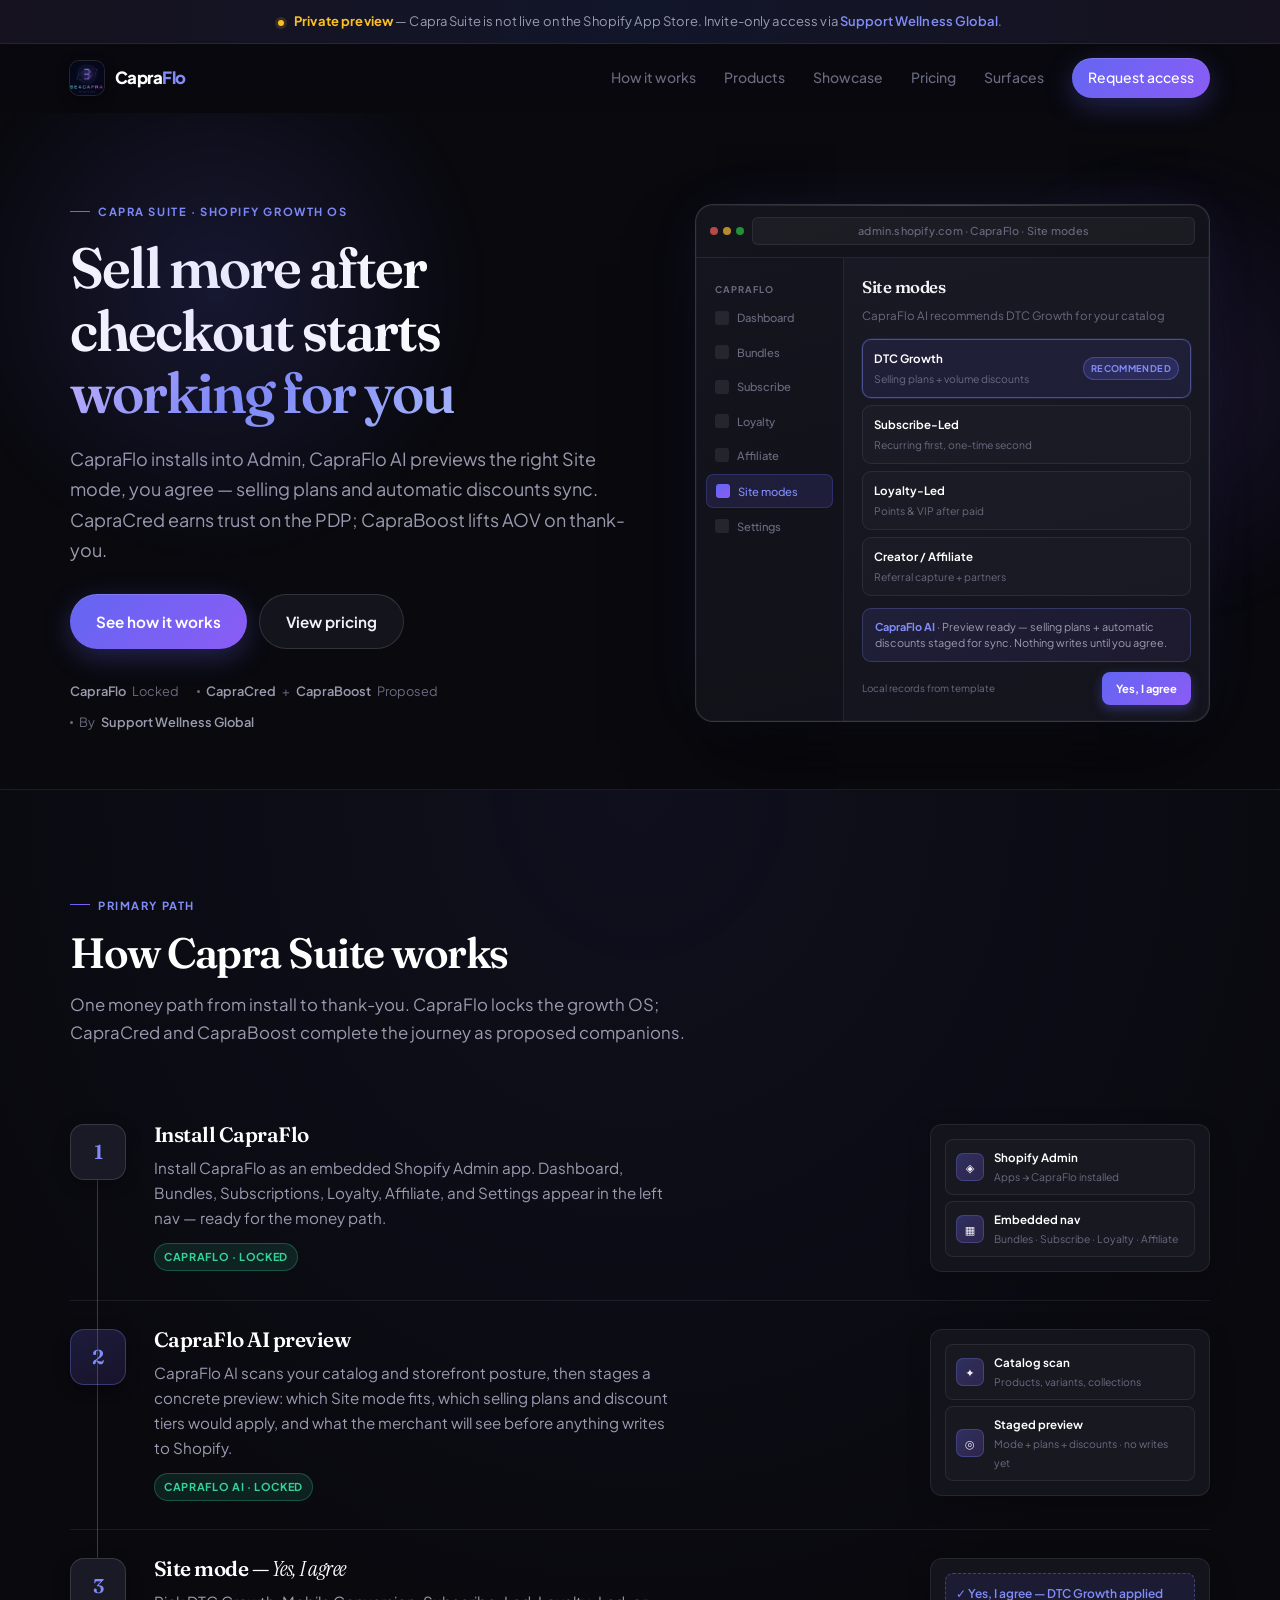
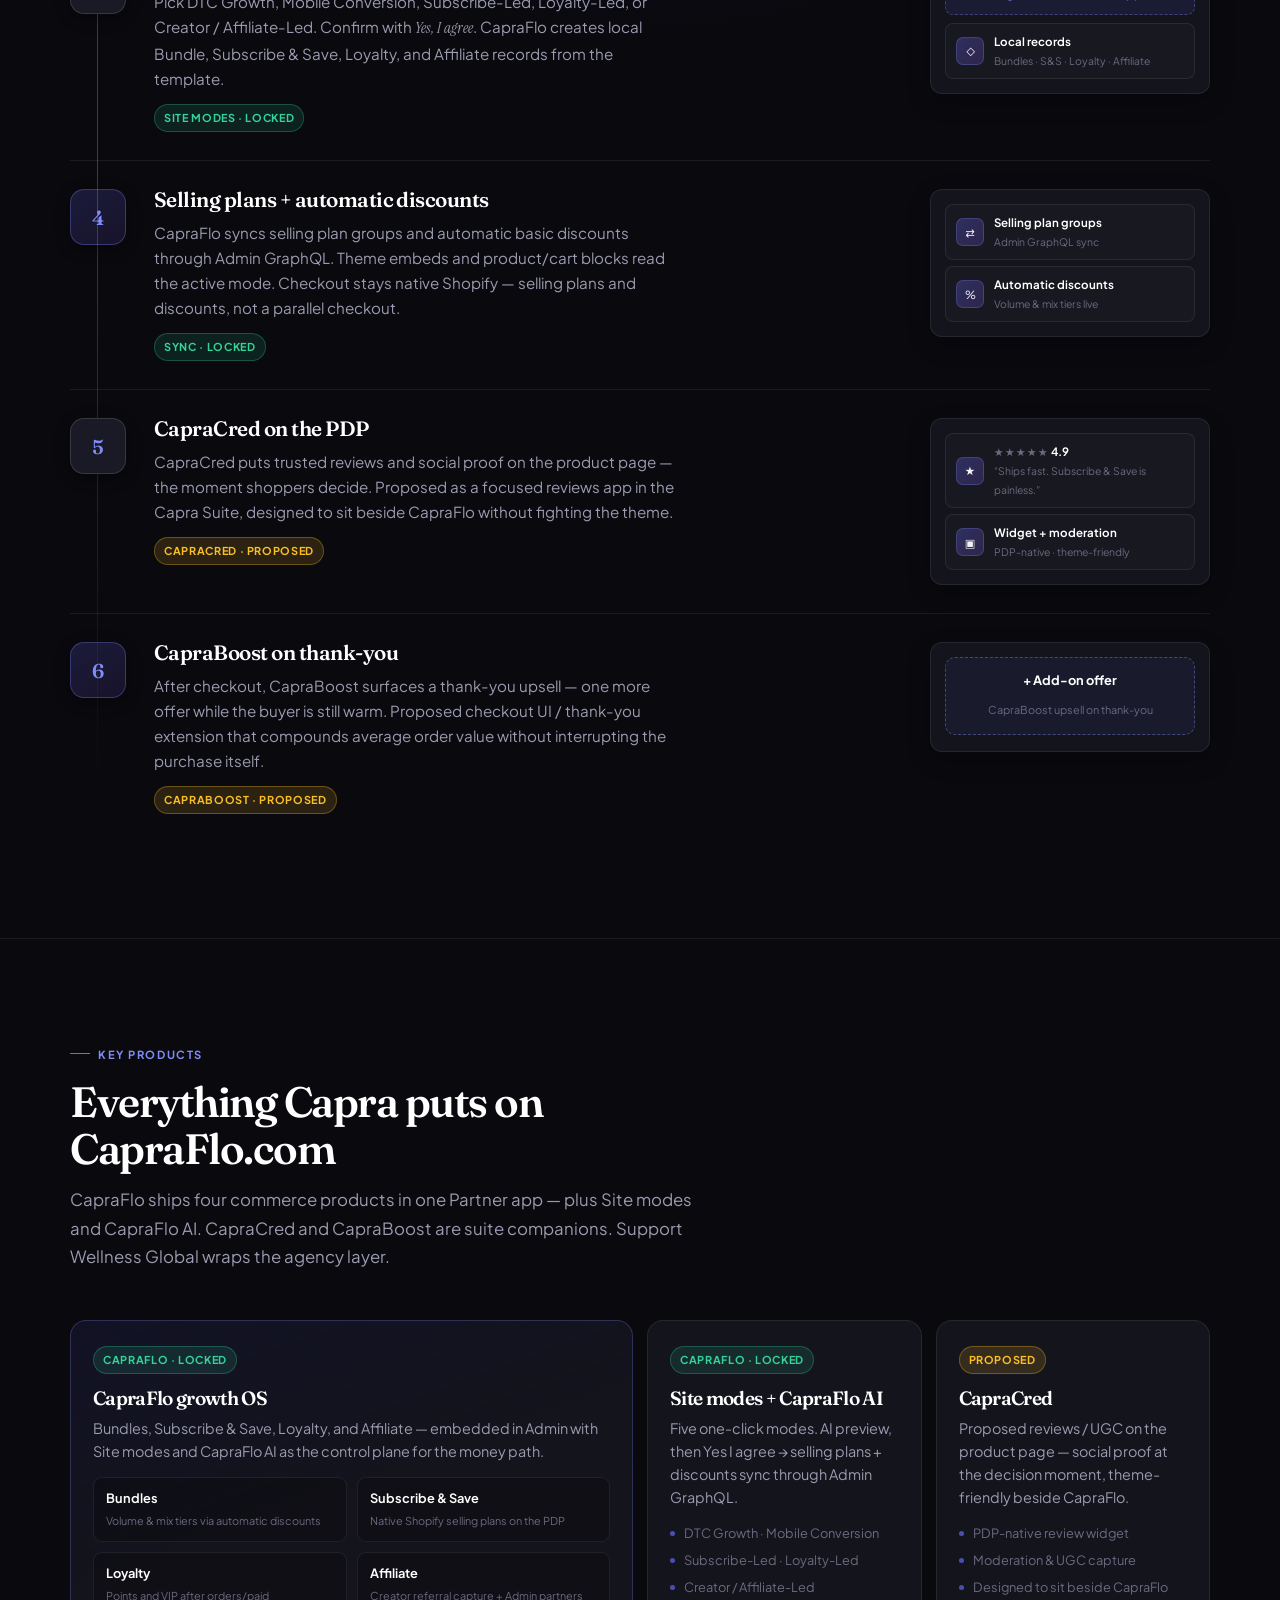
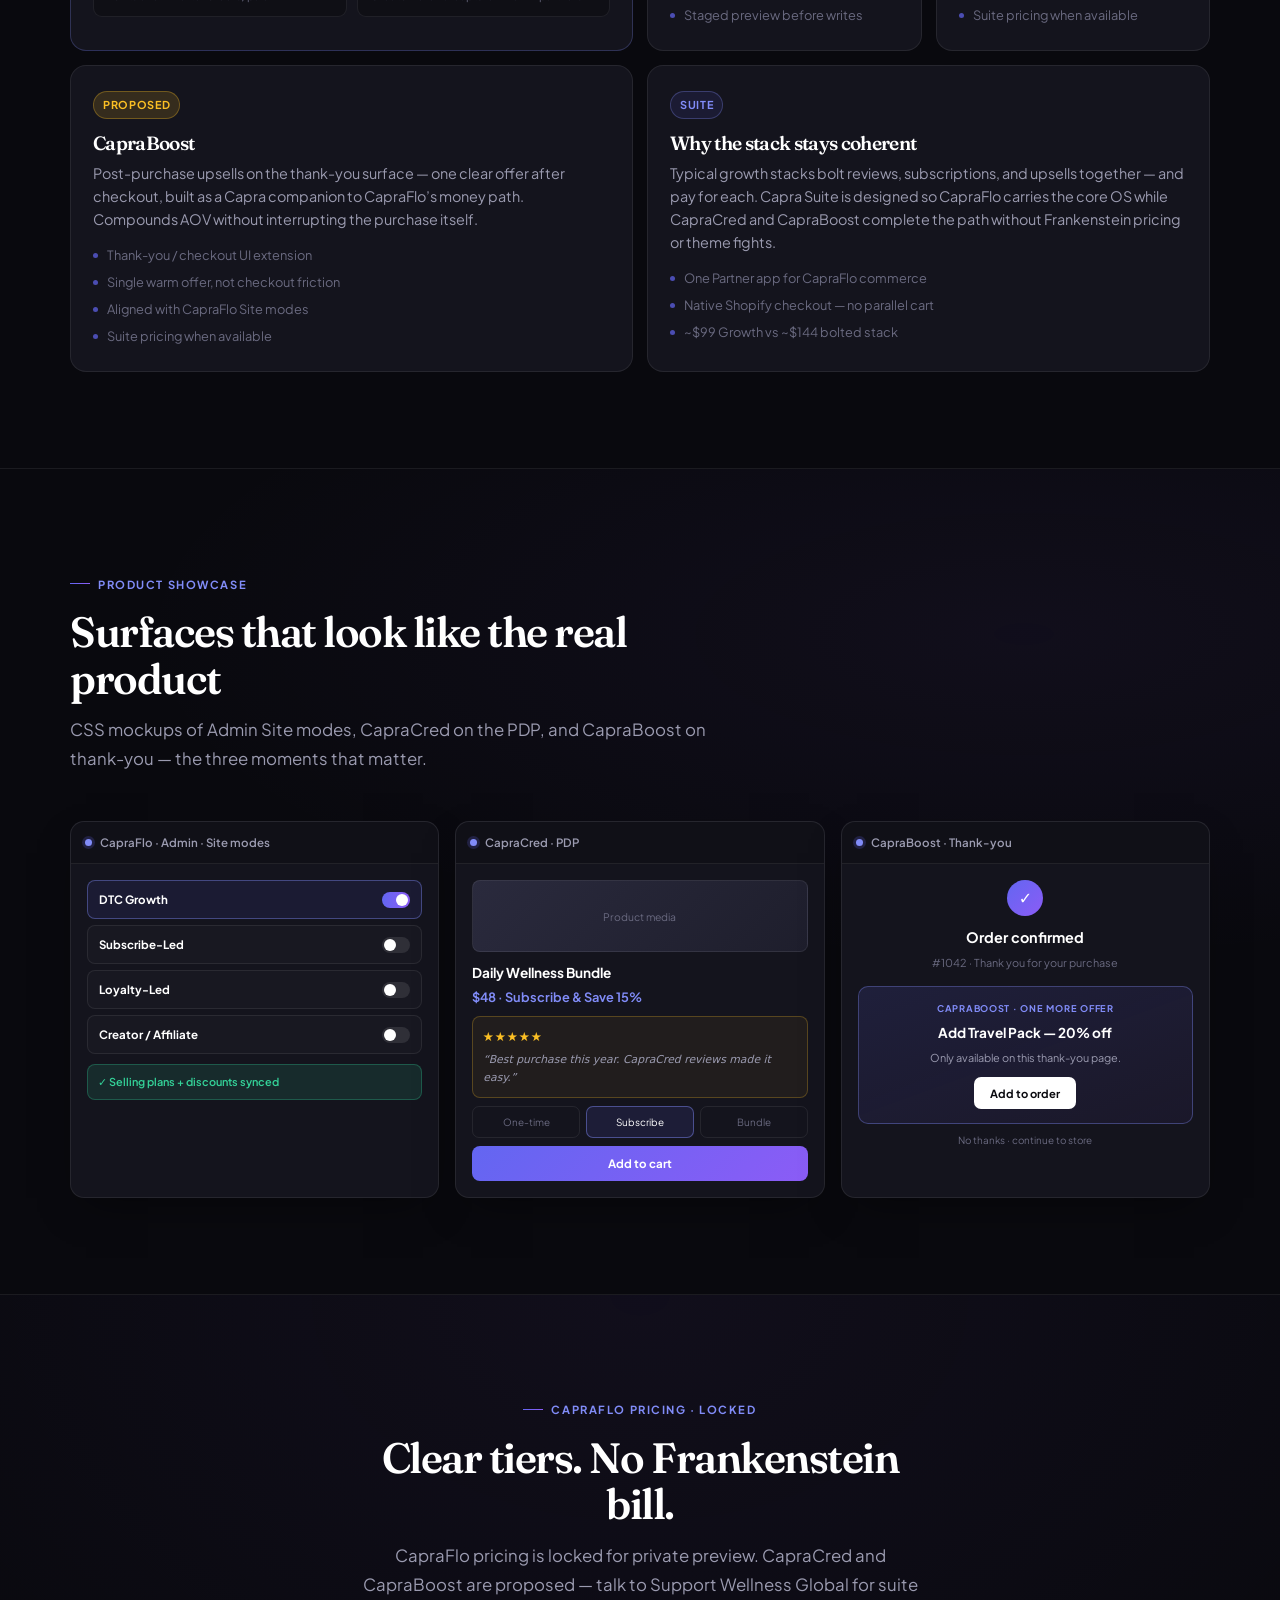
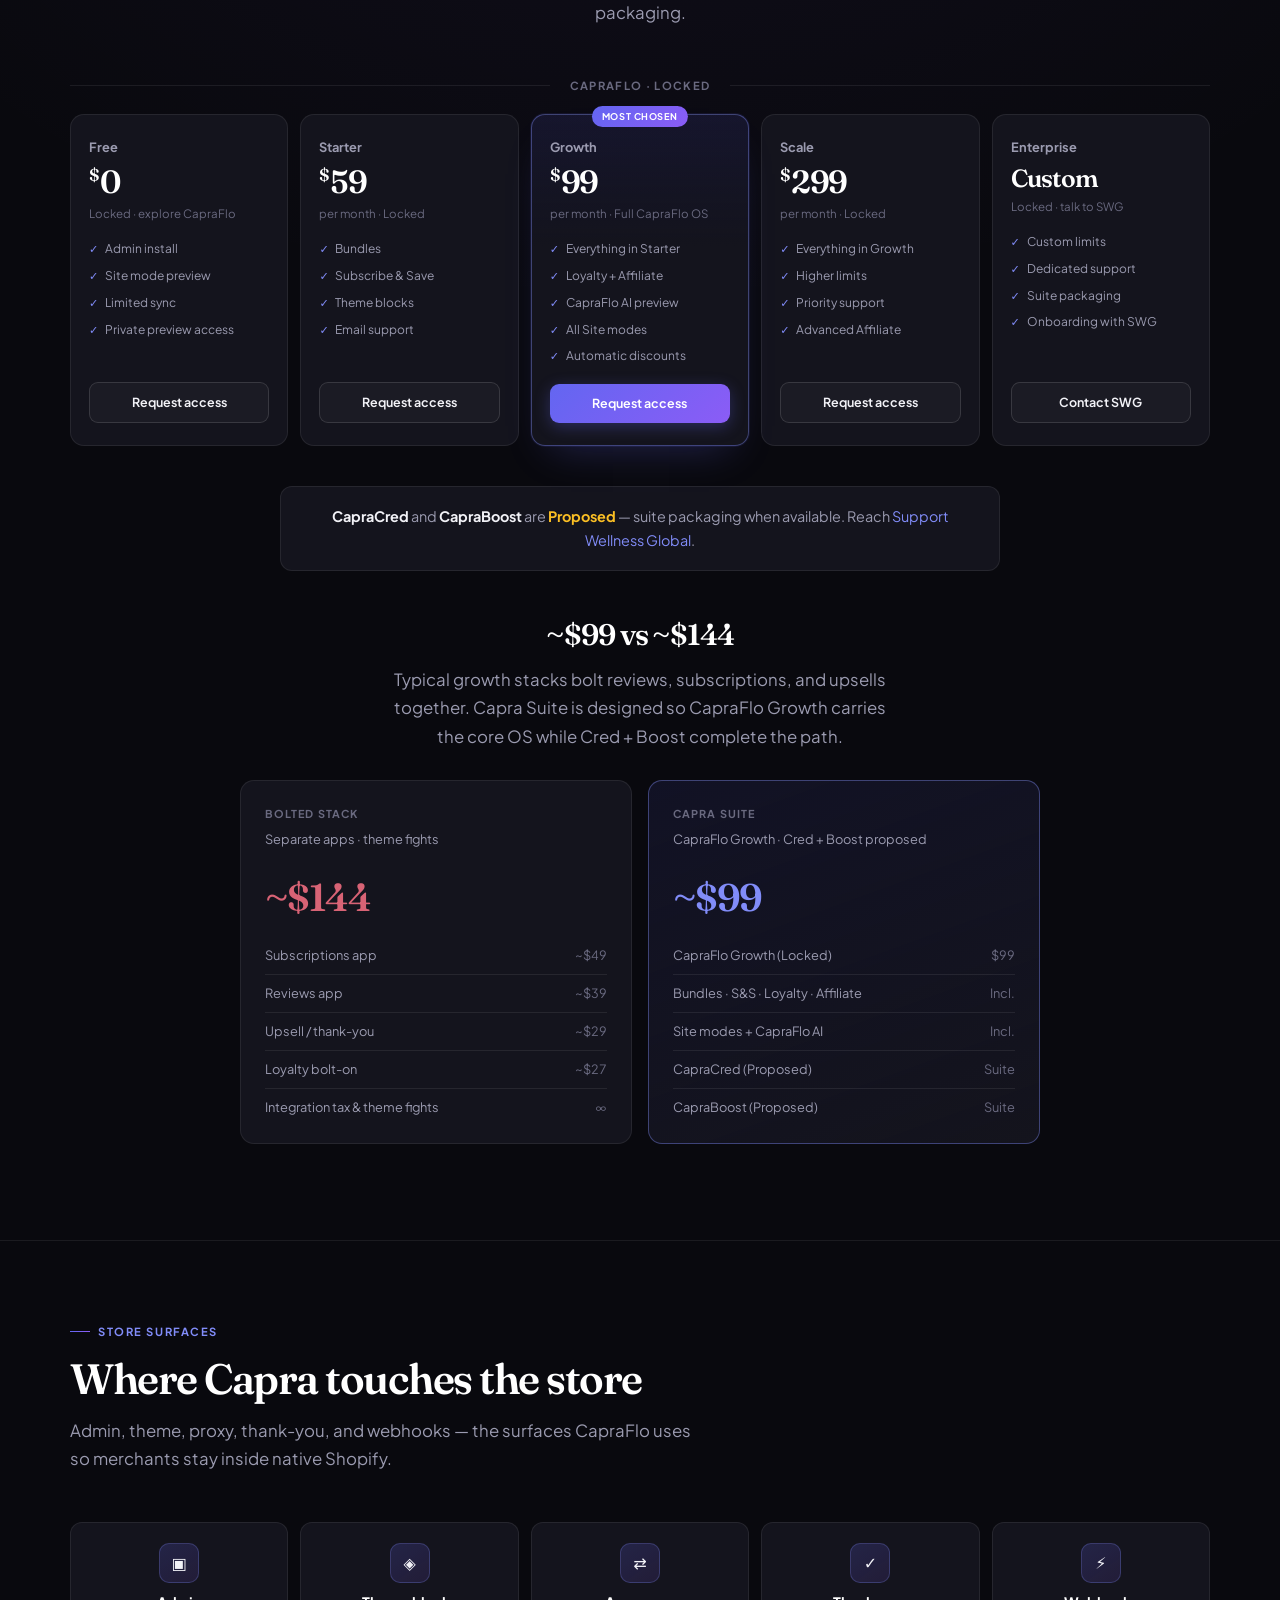
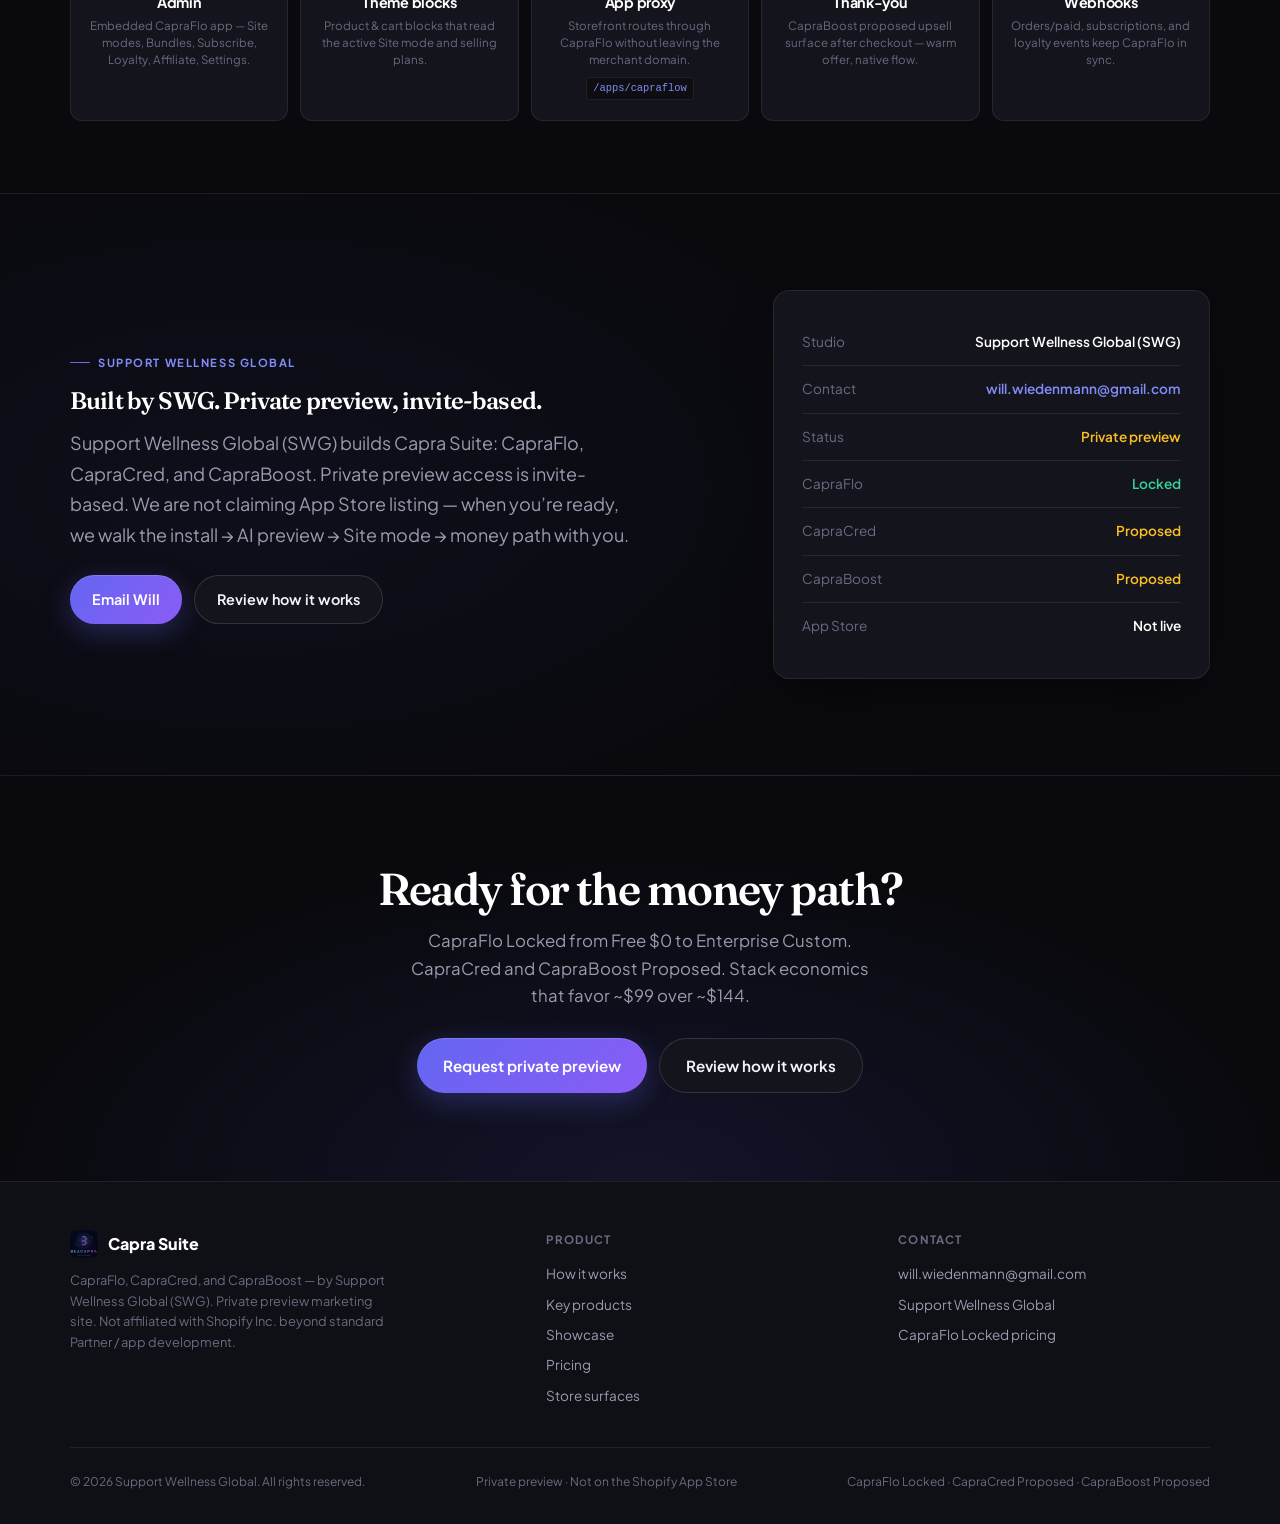
==== commit 88c78858: "Ship premium Capra Suite page to CapraFlo.com. How-it-works money path, full key products, locked Ca" ====
--- a/index.html
+++ b/index.html
@@ -16,31 +16,34 @@
 <link href="https://fonts.googleapis.com/css2?family=Fraunces:opsz,wght@9..144,500;9..144,600;9..144,700&family=Instrument+Serif:ital@0;1&family=Plus+Jakarta+Sans:wght@400;500;600;700;800&display=swap" rel="stylesheet">
 <style>
 :root {
-  --bg: #0a0a0f;
-  --bg-elevated: #12121a;
-  --surface: #16161f;
-  --surface-2: #1c1c28;
-  --surface-3: #22222f;
-  --border: rgba(255,255,255,0.08);
-  --border-strong: rgba(255,255,255,0.14);
-  --text: #f4f4f7;
-  --text-secondary: #a1a1b5;
-  --muted: #6e6e85;
+  --bg: #09090e;
+  --bg-elevated: #0f0f16;
+  --surface: #14141d;
+  --surface-2: #1a1a26;
+  --surface-3: #21212e;
+  --border: rgba(255,255,255,0.075);
+  --border-strong: rgba(255,255,255,0.13);
+  --text: #f2f2f7;
+  --text-secondary: #9b9bb0;
+  --muted: #6a6a80;
   --indigo: #6366f1;
   --indigo-bright: #818cf8;
   --violet: #8b5cf6;
   --violet-soft: #a78bfa;
-  --indigo-glow: rgba(99,102,241,0.18);
-  --violet-glow: rgba(139,92,246,0.14);
-  --success: #34d399;
+  --indigo-glow: rgba(99,102,241,0.16);
+  --violet-glow: rgba(139,92,246,0.12);
+  --mint: #34d399;
+  --mint-bg: rgba(52,211,153,0.12);
+  --mint-border: rgba(52,211,153,0.28);
   --amber: #fbbf24;
+  --amber-soft: rgba(251,191,36,0.14);
   --rose: #fb7185;
   --serif: "Instrument Serif", "Fraunces", Georgia, serif;
   --display: "Fraunces", "Instrument Serif", Georgia, serif;
   --sans: "Plus Jakarta Sans", system-ui, -apple-system, sans-serif;
   --radius: 16px;
   --radius-sm: 10px;
-  --max: 1120px;
+  --max: 1140px;
   --ease: cubic-bezier(0.22, 1, 0.36, 1);
 }
 *, *::before, *::after { box-sizing: border-box; margin: 0; padding: 0; }
@@ -58,44 +61,62 @@
 a:hover { color: var(--violet-soft); }
 img { max-width: 100%; display: block; }
 button { font-family: inherit; cursor: pointer; border: none; background: none; }
+ul, ol { list-style: none; }
 .container { width: min(100% - 40px, var(--max)); margin-inline: auto; }
 .eyebrow {
   display: inline-flex; align-items: center; gap: 8px;
-  font-size: 0.72rem; font-weight: 700; letter-spacing: 0.12em;
+  font-size: 0.7rem; font-weight: 700; letter-spacing: 0.14em;
   text-transform: uppercase; color: var(--indigo-bright);
-  margin-bottom: 14px;
+  margin-bottom: 16px;
 }
 .eyebrow::before {
-  content: ""; width: 18px; height: 1px;
+  content: ""; width: 20px; height: 1px;
   background: linear-gradient(90deg, var(--indigo), var(--violet));
 }
-h1, h2, h3, .display { font-family: var(--display); font-weight: 600; letter-spacing: -0.03em; line-height: 1.12; color: #fff; }
+h1, h2, h3, .display {
+  font-family: var(--display); font-weight: 600;
+  letter-spacing: -0.035em; line-height: 1.1; color: #fff;
+}
 .serif-italic { font-family: var(--serif); font-style: italic; font-weight: 400; }
 .muted { color: var(--text-secondary); }
-.lead { font-size: 1.125rem; color: var(--text-secondary); max-width: 540px; }
-
-/* Preview banner */
+.lead { font-size: 1.125rem; color: var(--text-secondary); max-width: 560px; line-height: 1.7; }
+.grad {
+  background: linear-gradient(135deg, #c4b5fd 0%, #818cf8 45%, #a5b4fc 100%);
+  -webkit-background-clip: text; background-clip: text; color: transparent;
+}
+.section { padding: 96px 0; position: relative; }
+.section-tight { padding: 72px 0; }
+.section-head { max-width: 640px; margin-bottom: 48px; }
+.section-head h2 { font-size: clamp(1.85rem, 3.4vw, 2.65rem); margin-bottom: 14px; }
+.section-head .sub { color: var(--text-secondary); font-size: 1.05rem; line-height: 1.7; }
+
 .preview-banner {
   position: relative; z-index: 200;
-  background: linear-gradient(90deg, #1a1528 0%, #15182a 50%, #1a1528 100%);
+  background: linear-gradient(90deg, #16121f 0%, #12162a 50%, #16121f 100%);
   border-bottom: 1px solid var(--border);
-  padding: 10px 20px;
+  padding: 11px 20px;
   text-align: center;
   font-size: 0.8125rem;
   color: var(--text-secondary);
+  letter-spacing: 0.01em;
 }
 .preview-banner strong { color: var(--amber); font-weight: 700; }
 .preview-banner a { color: var(--indigo-bright); font-weight: 600; }
-
-/* Nav */
+.preview-banner .dot {
+  display: inline-block; width: 6px; height: 6px; border-radius: 50%;
+  background: var(--amber); margin-right: 8px; vertical-align: middle;
+  box-shadow: 0 0 0 3px var(--amber-soft);
+}
+
 .nav {
   position: sticky; top: 0; z-index: 100;
-  backdrop-filter: blur(20px) saturate(1.4);
-  background: rgba(10,10,15,0.78);
+  backdrop-filter: blur(22px) saturate(1.5);
+  -webkit-backdrop-filter: blur(22px) saturate(1.5);
+  background: rgba(9,9,14,0.72);
   border-bottom: 1px solid transparent;
   transition: border-color 0.3s, background 0.3s;
 }
-.nav.is-scrolled { border-bottom-color: var(--border); background: rgba(10,10,15,0.92); }
+.nav.is-scrolled { border-bottom-color: var(--border); background: rgba(9,9,14,0.92); }
 .nav-inner {
   display: flex; align-items: center; justify-content: space-between;
   gap: 16px; padding: 14px 0; width: min(100% - 40px, var(--max)); margin-inline: auto;
@@ -106,531 +127,703 @@
 }
 .brand img {
   width: 34px; height: 34px; border-radius: 9px; object-fit: cover;
-  box-shadow: 0 0 0 1px var(--border-strong), 0 4px 12px rgba(0,0,0,0.4);
+  box-shadow: 0 0 0 1px var(--border-strong), 0 4px 14px rgba(0,0,0,0.45);
 }
 .brand span em { font-style: normal; color: var(--indigo-bright); }
 .nav-links { display: flex; align-items: center; gap: 28px; }
 .nav-links a { color: var(--muted); font-size: 0.875rem; font-weight: 500; }
 .nav-links a:hover { color: #fff; }
+
 .btn {
   display: inline-flex; align-items: center; justify-content: center; gap: 8px;
-  padding: 12px 20px; border-radius: 999px; font-weight: 650; font-size: 0.9rem;
-  transition: transform 0.2s var(--ease), box-shadow 0.2s, background 0.2s, border-color 0.2s;
+  padding: 12px 22px; border-radius: 999px; font-weight: 650; font-size: 0.9rem;
+  transition: transform 0.2s var(--ease), box-shadow 0.2s, background 0.2s, border-color 0.2s, color 0.2s;
+  white-space: nowrap;
 }
 .btn:hover { transform: translateY(-1px); }
 .btn-primary {
   background: linear-gradient(135deg, var(--indigo) 0%, var(--violet) 100%);
   color: #fff !important;
-  box-shadow: 0 1px 0 rgba(255,255,255,0.12) inset, 0 8px 24px rgba(99,102,241,0.28);
-}
-.btn-primary:hover { box-shadow: 0 1px 0 rgba(255,255,255,0.16) inset, 0 12px 32px rgba(99,102,241,0.4); color: #fff !important; }
+  box-shadow: 0 1px 0 rgba(255,255,255,0.14) inset, 0 8px 28px rgba(99,102,241,0.3);
+}
+.btn-primary:hover {
+  box-shadow: 0 1px 0 rgba(255,255,255,0.18) inset, 0 14px 36px rgba(99,102,241,0.42);
+  color: #fff !important;
+}
 .btn-ghost {
   background: var(--surface); color: var(--text) !important;
   border: 1px solid var(--border-strong);
 }
-.btn-ghost:hover { border-color: var(--indigo); color: #fff !important; }
+.btn-ghost:hover { border-color: rgba(129,140,248,0.5); color: #fff !important; background: var(--surface-2); }
 .btn-sm { padding: 8px 16px; font-size: 0.8125rem; }
-@media (max-width: 860px) {
+.btn-lg { padding: 14px 26px; font-size: 0.95rem; }
+@media (max-width: 900px) {
   .nav-links a:not(.btn) { display: none; }
 }
 
-/* Hero — compact, points to how-it-works */
+.tag {
+  display: inline-flex; align-items: center; gap: 5px;
+  font-size: 0.68rem; font-weight: 700; letter-spacing: 0.06em;
+  text-transform: uppercase; padding: 4px 9px; border-radius: 999px;
+  border: 1px solid var(--border-strong); color: var(--text-secondary);
+  background: rgba(255,255,255,0.03);
+}
+.tag-lock {
+  color: var(--mint); border-color: var(--mint-border); background: var(--mint-bg);
+}
+.tag-prop {
+  color: var(--amber); border-color: rgba(251,191,36,0.3); background: var(--amber-soft);
+}
+.tag-suite {
+  color: var(--indigo-bright); border-color: rgba(129,140,248,0.3); background: rgba(99,102,241,0.1);
+}
+
 .hero {
-  position: relative; padding: 72px 0 48px; overflow: hidden;
-}
-.hero::before {
-  content: ""; position: absolute; inset: -20% 20% auto -10%;
-  height: 520px; width: 520px; border-radius: 50%;
+  position: relative; padding: 80px 0 56px; overflow: hidden;
+}
+.hero-glow-a {
+  position: absolute; inset: -15% 25% auto -5%;
+  height: 560px; width: 560px; border-radius: 50%;
   background: radial-gradient(circle, var(--indigo-glow), transparent 68%);
-  pointer-events: none;
-}
-.hero::after {
-  content: ""; position: absolute; top: 10%; right: -8%;
-  height: 420px; width: 420px; border-radius: 50%;
+  pointer-events: none; filter: blur(8px);
+}
+.hero-glow-b {
+  position: absolute; top: 5%; right: -10%;
+  height: 480px; width: 480px; border-radius: 50%;
   background: radial-gradient(circle, var(--violet-glow), transparent 70%);
-  pointer-events: none;
+  pointer-events: none; filter: blur(10px);
 }
 .hero-grid {
-  display: grid; grid-template-columns: 1.05fr 0.95fr; gap: 48px; align-items: center;
-  position: relative; z-index: 1;
+  display: grid; grid-template-columns: 1.05fr 0.95fr; gap: 56px; align-items: center;
 }
 .hero h1 {
-  font-size: clamp(2.4rem, 5.2vw, 3.75rem);
-  margin-bottom: 18px;
-}
-.hero h1 .grad {
-  background: linear-gradient(120deg, var(--indigo-bright), var(--violet-soft) 55%, #c4b5fd);
-  -webkit-background-clip: text; background-clip: text; -webkit-text-fill-color: transparent;
+  font-size: clamp(2.35rem, 4.8vw, 3.55rem);
+  margin-bottom: 20px; max-width: 14ch;
 }
 .hero .lead { margin-bottom: 28px; }
-.hero-actions { display: flex; flex-wrap: wrap; gap: 12px; margin-bottom: 28px; }
+.hero-cta { display: flex; flex-wrap: wrap; gap: 12px; margin-bottom: 32px; }
 .hero-meta {
-  display: flex; flex-wrap: wrap; gap: 20px; align-items: center;
-  font-size: 0.8125rem; color: var(--muted);
+  display: flex; flex-wrap: wrap; gap: 10px 18px;
+  font-size: 0.8rem; color: var(--muted);
 }
 .hero-meta strong { color: var(--text-secondary); font-weight: 600; }
-.pill {
-  display: inline-flex; align-items: center; gap: 7px;
-  padding: 5px 12px 5px 8px; border-radius: 999px;
-  background: var(--surface); border: 1px solid var(--border);
-  font-size: 0.75rem; color: var(--text-secondary); font-weight: 500;
-}
-.pill-dot {
-  width: 7px; height: 7px; border-radius: 50%; background: var(--amber);
-  box-shadow: 0 0 0 3px rgba(251,191,36,0.15);
-}
-
-/* CSS product mock — admin dashboard */
-.mock {
+.hero-meta span { display: inline-flex; align-items: center; gap: 6px; }
+.hero-meta span::before {
+  content: ""; width: 3px; height: 3px; border-radius: 50%; background: var(--muted);
+}
+.hero-meta span:first-child::before { display: none; }
+
+.hero-mock {
   position: relative;
-  background: var(--surface);
+  background: linear-gradient(165deg, var(--surface-2) 0%, var(--surface) 100%);
   border: 1px solid var(--border-strong);
   border-radius: 18px;
+  box-shadow:
+    0 0 0 1px rgba(255,255,255,0.04) inset,
+    0 40px 80px -20px rgba(0,0,0,0.65),
+    0 0 60px -20px rgba(99,102,241,0.2);
   overflow: hidden;
-  box-shadow:
-    0 0 0 1px rgba(255,255,255,0.03),
-    0 24px 64px rgba(0,0,0,0.55),
-    0 0 80px rgba(99,102,241,0.08);
+}
+.hero-mock::before {
+  content: ""; position: absolute; top: 0; left: 0; right: 0; height: 1px;
+  background: linear-gradient(90deg, transparent, rgba(255,255,255,0.18), transparent);
 }
 .mock-chrome {
   display: flex; align-items: center; gap: 8px;
   padding: 12px 14px; border-bottom: 1px solid var(--border);
-  background: var(--bg-elevated);
-}
-.mock-dot { width: 8px; height: 8px; border-radius: 50%; background: #3a3a4a; }
-.mock-dot:nth-child(1) { background: #5a5a6e; }
+  background: rgba(0,0,0,0.25);
+}
+.mock-dots { display: flex; gap: 5px; }
+.mock-dots i {
+  width: 8px; height: 8px; border-radius: 50%;
+  background: rgba(255,255,255,0.12); display: block;
+}
+.mock-dots i:nth-child(1) { background: #ff5f57; opacity: 0.7; }
+.mock-dots i:nth-child(2) { background: #febc2e; opacity: 0.7; }
+.mock-dots i:nth-child(3) { background: #28c840; opacity: 0.7; }
 .mock-url {
-  flex: 1; margin-left: 8px; height: 22px; border-radius: 6px;
-  background: var(--surface-2); border: 1px solid var(--border);
-  display: flex; align-items: center; padding: 0 10px;
-  font-size: 0.65rem; color: var(--muted); font-weight: 500;
-}
-.mock-body { display: grid; grid-template-columns: 72px 1fr; min-height: 280px; }
-.mock-rail {
-  background: var(--bg-elevated); border-right: 1px solid var(--border);
-  padding: 14px 10px; display: flex; flex-direction: column; gap: 8px;
-}
-.mock-rail-item {
-  height: 28px; border-radius: 7px; background: var(--surface-2);
-}
-.mock-rail-item.active {
-  background: linear-gradient(135deg, rgba(99,102,241,0.35), rgba(139,92,246,0.25));
-  border: 1px solid rgba(129,140,248,0.35);
-}
-.mock-main { padding: 16px; }
-.mock-title {
-  font-family: var(--display); font-size: 1.05rem; color: #fff; margin-bottom: 4px;
-}
-.mock-sub { font-size: 0.7rem; color: var(--muted); margin-bottom: 14px; }
-.mock-modes {
-  display: grid; grid-template-columns: 1fr 1fr; gap: 8px;
-}
-.mock-mode {
-  padding: 10px; border-radius: 10px; background: var(--surface-2);
-  border: 1px solid var(--border); font-size: 0.68rem;
-}
-.mock-mode.selected {
-  border-color: rgba(129,140,248,0.5);
-  background: linear-gradient(160deg, rgba(99,102,241,0.18), rgba(139,92,246,0.08));
-}
-.mock-mode b { display: block; color: #fff; font-size: 0.72rem; margin-bottom: 2px; font-weight: 650; }
-.mock-mode span { color: var(--muted); line-height: 1.35; }
+  flex: 1; text-align: center; font-size: 0.68rem; color: var(--muted);
+  font-weight: 500; letter-spacing: 0.02em;
+  background: rgba(255,255,255,0.04); border-radius: 6px; padding: 4px 10px;
+  border: 1px solid var(--border);
+}
+.mock-body { display: grid; grid-template-columns: 148px 1fr; min-height: 340px; }
+.mock-side {
+  border-right: 1px solid var(--border); padding: 14px 10px;
+  background: rgba(0,0,0,0.2);
+}
+.mock-side .nav-item {
+  display: flex; align-items: center; gap: 8px;
+  padding: 7px 9px; border-radius: 7px; font-size: 0.7rem;
+  color: var(--muted); font-weight: 500; margin-bottom: 2px;
+}
+.mock-side .nav-item.active {
+  background: rgba(99,102,241,0.15); color: var(--indigo-bright);
+  border: 1px solid rgba(99,102,241,0.25);
+}
+.mock-side .nav-item .ico {
+  width: 14px; height: 14px; border-radius: 3px;
+  background: rgba(255,255,255,0.08); flex-shrink: 0;
+}
+.mock-side .nav-item.active .ico {
+  background: linear-gradient(135deg, var(--indigo), var(--violet));
+}
+.mock-side .side-label {
+  font-size: 0.58rem; font-weight: 700; letter-spacing: 0.1em;
+  text-transform: uppercase; color: var(--muted); padding: 10px 9px 4px;
+}
+.mock-main { padding: 16px 18px; }
+.mock-main .mock-title {
+  font-family: var(--display); font-size: 1.05rem; font-weight: 600;
+  letter-spacing: -0.03em; margin-bottom: 4px;
+}
+.mock-sub { font-size: 0.72rem; color: var(--muted); margin-bottom: 14px; }
+.mode-cards { display: grid; gap: 7px; }
+.mode-card {
+  display: flex; align-items: center; justify-content: space-between;
+  padding: 9px 11px; border-radius: 9px;
+  border: 1px solid var(--border); background: rgba(255,255,255,0.02);
+  font-size: 0.72rem;
+}
+.mode-card.selected {
+  border-color: rgba(129,140,248,0.45);
+  background: rgba(99,102,241,0.1);
+  box-shadow: 0 0 0 1px rgba(99,102,241,0.15);
+}
+.mode-card b { font-weight: 650; color: #fff; display: block; margin-bottom: 1px; }
+.mode-card span { color: var(--muted); font-size: 0.65rem; }
+.mode-card .pill {
+  font-size: 0.58rem; font-weight: 700; letter-spacing: 0.04em;
+  text-transform: uppercase; padding: 3px 7px; border-radius: 999px;
+  background: rgba(99,102,241,0.2); color: var(--indigo-bright);
+  border: 1px solid rgba(129,140,248,0.3);
+}
 .mock-ai {
-  margin-top: 12px; padding: 10px 12px; border-radius: 10px;
+  margin-top: 12px; padding: 10px 12px; border-radius: 9px;
   background: linear-gradient(135deg, rgba(99,102,241,0.12), rgba(139,92,246,0.08));
   border: 1px solid rgba(129,140,248,0.25);
-  font-size: 0.7rem; color: var(--text-secondary);
+  font-size: 0.68rem; color: var(--text-secondary); line-height: 1.5;
 }
 .mock-ai strong { color: var(--indigo-bright); }
-.mock-float {
-  position: absolute; right: -12px; bottom: 28px;
-  background: var(--surface-3); border: 1px solid var(--border-strong);
-  border-radius: 12px; padding: 10px 14px; font-size: 0.7rem;
-  box-shadow: 0 12px 32px rgba(0,0,0,0.45);
-  display: flex; align-items: center; gap: 8px;
-}
-.mock-float .check {
-  width: 18px; height: 18px; border-radius: 50%;
-  background: rgba(52,211,153,0.2); color: var(--success);
-  display: grid; place-items: center; font-size: 0.65rem; font-weight: 700;
-}
-
-@media (max-width: 900px) {
-  .hero-grid { grid-template-columns: 1fr; gap: 36px; }
-  .hero { padding-top: 48px; }
-}
-
-/* Sections */
-section { padding: 88px 0; position: relative; }
-.section-head { max-width: 640px; margin-bottom: 48px; }
-.section-head h2 { font-size: clamp(1.85rem, 3.8vw, 2.75rem); margin-bottom: 14px; }
-.section-head p { color: var(--text-secondary); font-size: 1.05rem; }
-
-/* How it works — PRIMARY */
+.mock-agree {
+  margin-top: 10px; display: flex; align-items: center; justify-content: space-between; gap: 8px;
+}
+.mock-agree .agree-btn {
+  padding: 7px 14px; border-radius: 8px; font-size: 0.7rem; font-weight: 700;
+  background: linear-gradient(135deg, var(--indigo), var(--violet)); color: #fff;
+  box-shadow: 0 4px 12px rgba(99,102,241,0.35);
+}
+.mock-agree .hint { font-size: 0.62rem; color: var(--muted); }
+
+@media (max-width: 960px) {
+  .hero-grid { grid-template-columns: 1fr; gap: 40px; }
+  .hero h1 { max-width: none; }
+  .mock-body { grid-template-columns: 1fr; }
+  .mock-side { display: none; }
+}
+
 .how {
+  border-top: 1px solid var(--border);
   background:
-    radial-gradient(ellipse 80% 50% at 50% 0%, rgba(99,102,241,0.07), transparent),
+    radial-gradient(ellipse 60% 50% at 50% 0%, rgba(99,102,241,0.07), transparent),
     var(--bg);
-  border-top: 1px solid var(--border);
+}
+.flow { display: flex; flex-direction: column; gap: 0; position: relative; }
+.flow::before {
+  content: ""; position: absolute; left: 27px; top: 40px; bottom: 40px; width: 1px;
+  background: linear-gradient(180deg, var(--indigo), var(--violet), transparent);
+  opacity: 0.45;
+}
+.flow-step {
+  display: grid; grid-template-columns: 56px 1fr 280px; gap: 28px;
+  padding: 28px 0; align-items: start;
   border-bottom: 1px solid var(--border);
-}
-.flow {
-  display: flex; flex-direction: column; gap: 0;
-  counter-reset: step;
-}
-.flow-step {
-  display: grid; grid-template-columns: 64px 1fr 1.1fr; gap: 28px;
-  padding: 36px 0; position: relative;
-  border-bottom: 1px solid var(--border);
+  position: relative;
 }
 .flow-step:last-child { border-bottom: none; }
 .flow-num {
-  width: 48px; height: 48px; border-radius: 14px;
-  background: var(--surface);
-  border: 1px solid var(--border-strong);
-  display: grid; place-items: center;
-  font-family: var(--display); font-size: 1.25rem; color: var(--indigo-bright);
-  position: relative; z-index: 1;
-  box-shadow: 0 0 24px rgba(99,102,241,0.12);
-}
-.flow-step:not(:last-child) .flow-num::after {
-  content: ""; position: absolute; top: 52px; left: 50%; transform: translateX(-50%);
-  width: 1px; height: calc(100% + 20px);
-  background: linear-gradient(180deg, rgba(129,140,248,0.4), transparent);
-}
-.flow-copy h3 {
-  font-size: 1.35rem; margin-bottom: 8px; font-family: var(--display);
-}
-.flow-copy p { color: var(--text-secondary); font-size: 0.95rem; max-width: 420px; }
-.flow-copy .tag {
-  display: inline-block; margin-top: 12px;
-  font-size: 0.68rem; font-weight: 700; letter-spacing: 0.06em; text-transform: uppercase;
-  color: var(--violet-soft); background: rgba(139,92,246,0.12);
-  padding: 4px 10px; border-radius: 999px; border: 1px solid rgba(139,92,246,0.25);
-}
+  width: 56px; height: 56px; border-radius: 14px;
+  display: flex; align-items: center; justify-content: center;
+  font-family: var(--display); font-size: 1.25rem; font-weight: 600;
+  background: var(--surface-2); border: 1px solid var(--border-strong);
+  color: var(--indigo-bright); position: relative; z-index: 1;
+  box-shadow: 0 4px 16px rgba(0,0,0,0.3);
+}
+.flow-step:nth-child(even) .flow-num {
+  background: linear-gradient(145deg, rgba(99,102,241,0.2), rgba(139,92,246,0.12));
+  border-color: rgba(129,140,248,0.3);
+}
+.flow-copy h3 { font-size: 1.3rem; margin-bottom: 8px; letter-spacing: -0.025em; }
+.flow-copy p {
+  color: var(--text-secondary); font-size: 0.95rem; max-width: 520px; margin-bottom: 12px;
+}
+.flow-copy .tag { margin-right: 6px; }
 .flow-visual {
   background: var(--surface); border: 1px solid var(--border);
-  border-radius: var(--radius); padding: 18px; min-height: 140px;
-  display: flex; flex-direction: column; justify-content: center; gap: 10px;
+  border-radius: 12px; padding: 14px; min-height: 110px;
+  box-shadow: 0 8px 24px rgba(0,0,0,0.2);
 }
 .fv-row {
   display: flex; align-items: center; gap: 10px;
-  padding: 10px 12px; border-radius: 10px; background: var(--surface-2);
-  border: 1px solid var(--border); font-size: 0.78rem;
-}
-.fv-icon {
-  width: 28px; height: 28px; border-radius: 8px; flex-shrink: 0;
-  display: grid; place-items: center; font-size: 0.75rem; font-weight: 700;
-  background: rgba(99,102,241,0.2); color: var(--indigo-bright);
-}
-.fv-row b { color: #fff; font-weight: 650; display: block; font-size: 0.8rem; }
-.fv-row span { color: var(--muted); font-size: 0.72rem; }
-.fv-bar {
-  height: 6px; border-radius: 3px; background: var(--surface-3); overflow: hidden; margin-top: 4px;
-}
-.fv-bar i {
-  display: block; height: 100%; border-radius: 3px;
+  padding: 8px 10px; border-radius: 8px; margin-bottom: 6px;
+  background: rgba(255,255,255,0.02); border: 1px solid var(--border);
+  font-size: 0.72rem;
+}
+.fv-row:last-child { margin-bottom: 0; }
+.fv-row b { color: #fff; font-weight: 650; display: block; }
+.fv-row span { color: var(--muted); font-size: 0.65rem; }
+.fv-ico {
+  width: 28px; height: 28px; border-radius: 7px; flex-shrink: 0;
+  background: linear-gradient(135deg, rgba(99,102,241,0.3), rgba(139,92,246,0.2));
+  border: 1px solid rgba(129,140,248,0.25);
+  display: flex; align-items: center; justify-content: center;
+  font-size: 0.7rem;
+}
+.fv-check {
+  display: flex; align-items: center; gap: 8px; padding: 10px;
+  border-radius: 8px; background: rgba(99,102,241,0.1);
+  border: 1px dashed rgba(129,140,248,0.35); font-size: 0.75rem; color: var(--indigo-bright);
+  font-weight: 600;
+}
+.fv-boost-card {
+  padding: 12px; border-radius: 10px; border: 1px dashed rgba(129,140,248,0.4);
+  background: rgba(99,102,241,0.08); text-align: center;
+}
+.fv-boost-card b { display: block; color: #fff; font-size: 0.8rem; margin-bottom: 4px; }
+.fv-boost-card span { font-size: 0.68rem; color: var(--muted); }
+.stars { color: var(--amber); letter-spacing: 1px; font-size: 0.75rem; }
+
+@media (max-width: 860px) {
+  .flow::before { left: 21px; }
+  .flow-step { grid-template-columns: 44px 1fr; gap: 16px; }
+  .flow-num { width: 44px; height: 44px; font-size: 1.05rem; border-radius: 11px; }
+  .flow-visual { grid-column: 2; }
+}
+
+.products { border-top: 1px solid var(--border); }
+.prod-grid { display: grid; grid-template-columns: repeat(4, 1fr); gap: 14px; }
+.prod-card {
+  background: var(--surface);
+  border: 1px solid var(--border);
+  border-radius: var(--radius);
+  padding: 24px 22px;
+  transition: border-color 0.25s, transform 0.25s var(--ease), box-shadow 0.25s;
+  position: relative; overflow: hidden;
+}
+.prod-card::before {
+  content: ""; position: absolute; top: 0; left: 0; right: 0; height: 1px;
+  background: linear-gradient(90deg, transparent, rgba(255,255,255,0.1), transparent);
+  opacity: 0; transition: opacity 0.25s;
+}
+.prod-card:hover {
+  border-color: rgba(129,140,248,0.35);
+  transform: translateY(-3px);
+  box-shadow: 0 20px 40px -20px rgba(99,102,241,0.25);
+}
+.prod-card:hover::before { opacity: 1; }
+.prod-card.span-2 { grid-column: span 2; }
+.prod-card .tag { margin-bottom: 14px; }
+.prod-card h3 { font-size: 1.2rem; margin-bottom: 8px; }
+.prod-card p { font-size: 0.9rem; color: var(--text-secondary); margin-bottom: 14px; line-height: 1.6; }
+.prod-card ul { display: flex; flex-direction: column; gap: 6px; }
+.prod-card li {
+  font-size: 0.8rem; color: var(--muted);
+  padding-left: 14px; position: relative;
+}
+.prod-card li::before {
+  content: ""; position: absolute; left: 0; top: 8px;
+  width: 5px; height: 5px; border-radius: 50%;
+  background: var(--indigo); opacity: 0.7;
+}
+.prod-card.featured {
+  background: linear-gradient(160deg, rgba(99,102,241,0.1) 0%, var(--surface) 50%);
+  border-color: rgba(129,140,248,0.25);
+}
+.mini-grid { display: grid; grid-template-columns: 1fr 1fr; gap: 10px; margin-top: 4px; }
+.mini-chip {
+  padding: 10px 12px; border-radius: 9px;
+  background: rgba(0,0,0,0.25); border: 1px solid var(--border);
+  font-size: 0.75rem;
+}
+.mini-chip b { display: block; color: #fff; font-weight: 650; margin-bottom: 2px; font-size: 0.8rem; }
+.mini-chip span { color: var(--muted); font-size: 0.68rem; }
+
+@media (max-width: 1000px) {
+  .prod-grid { grid-template-columns: 1fr 1fr; }
+  .prod-card.span-2 { grid-column: span 2; }
+}
+@media (max-width: 640px) {
+  .prod-grid { grid-template-columns: 1fr; }
+  .prod-card.span-2 { grid-column: span 1; }
+}
+
+.showcase {
+  border-top: 1px solid var(--border);
+  background: radial-gradient(ellipse 70% 40% at 80% 20%, rgba(139,92,246,0.06), transparent), var(--bg);
+}
+.showcase-grid { display: grid; grid-template-columns: repeat(3, 1fr); gap: 16px; }
+.suite-mock {
+  background: var(--surface);
+  border: 1px solid var(--border);
+  border-radius: 14px;
+  overflow: hidden;
+  box-shadow: 0 16px 40px -16px rgba(0,0,0,0.5);
+}
+.suite-mock-head {
+  display: flex; align-items: center; gap: 8px;
+  padding: 11px 14px; border-bottom: 1px solid var(--border);
+  font-size: 0.72rem; font-weight: 600; color: var(--text-secondary);
+  background: rgba(0,0,0,0.2);
+}
+.suite-mock-head i {
+  width: 7px; height: 7px; border-radius: 50%;
+  background: var(--indigo-bright); display: block;
+  box-shadow: 0 0 0 3px rgba(99,102,241,0.2);
+}
+.suite-mock-body { padding: 16px; min-height: 200px; }
+.admin-modes .am-row {
+  display: flex; align-items: center; justify-content: space-between;
+  padding: 9px 11px; border-radius: 8px; margin-bottom: 6px;
+  border: 1px solid var(--border); font-size: 0.72rem; background: rgba(255,255,255,0.02);
+}
+.admin-modes .am-row.on {
+  border-color: rgba(129,140,248,0.4); background: rgba(99,102,241,0.1);
+}
+.admin-modes .am-row b { color: #fff; }
+.admin-modes .toggle {
+  width: 28px; height: 16px; border-radius: 999px;
+  background: rgba(255,255,255,0.1); position: relative;
+}
+.admin-modes .am-row.on .toggle {
   background: linear-gradient(90deg, var(--indigo), var(--violet));
 }
-.fv-plans {
-  display: grid; grid-template-columns: repeat(3, 1fr); gap: 8px;
-}
-.fv-plan {
-  text-align: center; padding: 12px 8px; border-radius: 10px;
-  background: var(--surface-2); border: 1px solid var(--border); font-size: 0.7rem;
-}
-.fv-plan b { display: block; color: #fff; font-size: 0.85rem; margin: 4px 0 2px; }
-.fv-plan .pct { color: var(--success); font-weight: 700; }
-.fv-stars { color: var(--amber); letter-spacing: 1px; font-size: 0.85rem; }
-.fv-boost {
-  display: grid; grid-template-columns: 1fr 1fr; gap: 8px;
-}
-.fv-boost-card {
-  padding: 14px; border-radius: 10px; background: var(--surface-2);
-  border: 1px dashed rgba(129,140,248,0.35); text-align: center; font-size: 0.72rem;
-}
-.fv-boost-card b { display: block; color: #fff; margin-bottom: 4px; }
-@media (max-width: 800px) {
-  .flow-step { grid-template-columns: 48px 1fr; gap: 16px; }
-  .flow-visual { grid-column: 1 / -1; }
-  .flow-step:not(:last-child) .flow-num::after { display: none; }
-}
-
-/* Products */
-.products-grid {
-  display: grid; grid-template-columns: repeat(3, 1fr); gap: 18px;
-}
-.product-card {
-  background: var(--surface); border: 1px solid var(--border);
-  border-radius: 20px; padding: 28px 24px; position: relative; overflow: hidden;
-  transition: border-color 0.25s, transform 0.25s var(--ease);
-}
-.product-card:hover { border-color: rgba(129,140,248,0.4); transform: translateY(-3px); }
-.product-card::before {
-  content: ""; position: absolute; top: 0; left: 0; right: 0; height: 2px;
-  background: linear-gradient(90deg, var(--indigo), var(--violet));
-  opacity: 0.7;
-}
-.product-card.locked::before { opacity: 1; }
-.product-badge {
-  display: inline-flex; font-size: 0.65rem; font-weight: 750; letter-spacing: 0.08em;
-  text-transform: uppercase; padding: 4px 9px; border-radius: 999px; margin-bottom: 14px;
-}
-.badge-locked { background: rgba(52,211,153,0.12); color: var(--success); border: 1px solid rgba(52,211,153,0.3); }
-.badge-proposed { background: rgba(251,191,36,0.1); color: var(--amber); border: 1px solid rgba(251,191,36,0.28); }
-.product-card h3 { font-size: 1.45rem; margin-bottom: 8px; }
-.product-card .tagline { font-family: var(--serif); font-style: italic; color: var(--violet-soft); font-size: 1.05rem; margin-bottom: 12px; }
-.product-card p { color: var(--text-secondary); font-size: 0.9rem; margin-bottom: 18px; }
-.product-card ul { list-style: none; display: flex; flex-direction: column; gap: 8px; }
-.product-card li {
-  font-size: 0.82rem; color: var(--text-secondary); padding-left: 20px; position: relative;
-}
-.product-card li::before {
-  content: ""; position: absolute; left: 0; top: 7px;
-  width: 8px; height: 8px; border-radius: 50%;
+.admin-modes .toggle::after {
+  content: ""; position: absolute; top: 2px; left: 2px;
+  width: 12px; height: 12px; border-radius: 50%; background: #fff;
+}
+.admin-modes .am-row.on .toggle::after { left: 14px; }
+.admin-modes .sync-bar {
+  margin-top: 10px; padding: 8px 10px; border-radius: 8px;
+  background: var(--mint-bg); border: 1px solid var(--mint-border);
+  font-size: 0.68rem; color: var(--mint); font-weight: 600;
+}
+.pdp-mock .pdp-img {
+  height: 72px; border-radius: 8px; margin-bottom: 10px;
+  background: linear-gradient(135deg, #2a2a3d 0%, #1e1e2c 100%);
+  border: 1px solid var(--border);
+  display: flex; align-items: center; justify-content: center;
+  color: var(--muted); font-size: 0.65rem;
+}
+.pdp-mock .pdp-name { font-size: 0.85rem; font-weight: 700; color: #fff; margin-bottom: 2px; }
+.pdp-mock .pdp-price { font-size: 0.8rem; color: var(--indigo-bright); font-weight: 650; margin-bottom: 8px; }
+.pdp-mock .cred-box {
+  padding: 10px; border-radius: 8px;
+  border: 1px solid rgba(251,191,36,0.25); background: rgba(251,191,36,0.06);
+  margin-bottom: 8px;
+}
+.pdp-mock .cred-box .stars { margin-bottom: 4px; }
+.pdp-mock .cred-box p { font-size: 0.68rem; color: var(--text-secondary); font-style: italic; }
+.pdp-mock .plan-opts { display: flex; gap: 6px; margin-bottom: 8px; }
+.pdp-mock .plan-opt {
+  flex: 1; padding: 7px; border-radius: 7px; text-align: center;
+  border: 1px solid var(--border); font-size: 0.62rem; color: var(--muted);
+}
+.pdp-mock .plan-opt.on {
+  border-color: rgba(129,140,248,0.45); background: rgba(99,102,241,0.12); color: #fff;
+}
+.pdp-mock .atc {
+  width: 100%; padding: 8px; border-radius: 8px; text-align: center;
   background: linear-gradient(135deg, var(--indigo), var(--violet));
-}
-@media (max-width: 900px) { .products-grid { grid-template-columns: 1fr; } }
-
-/* Pricing */
-.pricing-wrap { display: grid; grid-template-columns: repeat(5, 1fr); gap: 12px; margin-bottom: 40px; }
+  color: #fff; font-size: 0.72rem; font-weight: 700;
+}
+.ty-mock .ty-check {
+  width: 36px; height: 36px; border-radius: 50%; margin: 0 auto 10px;
+  background: linear-gradient(135deg, var(--indigo), var(--violet));
+  display: flex; align-items: center; justify-content: center;
+  color: #fff; font-size: 1rem; font-weight: 700;
+}
+.ty-mock .ty-title { text-align: center; font-size: 0.9rem; font-weight: 700; color: #fff; margin-bottom: 4px; }
+.ty-mock .ty-sub { text-align: center; font-size: 0.68rem; color: var(--muted); margin-bottom: 14px; }
+.ty-mock .boost-offer {
+  padding: 14px; border-radius: 10px;
+  border: 1px solid rgba(129,140,248,0.35);
+  background: linear-gradient(160deg, rgba(99,102,241,0.14), rgba(139,92,246,0.06));
+  text-align: center;
+}
+.ty-mock .boost-offer .bo-label {
+  font-size: 0.58rem; font-weight: 700; letter-spacing: 0.08em;
+  text-transform: uppercase; color: var(--indigo-bright); margin-bottom: 6px;
+}
+.ty-mock .boost-offer b { display: block; color: #fff; font-size: 0.85rem; margin-bottom: 4px; }
+.ty-mock .boost-offer p { font-size: 0.68rem; color: var(--text-secondary); margin-bottom: 10px; }
+.ty-mock .boost-offer .bo-btn {
+  display: inline-block; padding: 7px 16px; border-radius: 7px;
+  background: #fff; color: #0a0a0f; font-size: 0.7rem; font-weight: 700;
+}
+.ty-mock .skip { text-align: center; margin-top: 8px; font-size: 0.62rem; color: var(--muted); }
+
+@media (max-width: 860px) {
+  .showcase-grid { grid-template-columns: 1fr; }
+}
+
+.pricing { border-top: 1px solid var(--border);
+  background: radial-gradient(ellipse 70% 40% at 50% 0%, rgba(139,92,246,0.06), transparent), var(--bg);
+}
+.divider-label {
+  text-align: center; font-size: 0.7rem; font-weight: 700;
+  letter-spacing: 0.12em; text-transform: uppercase; color: var(--muted);
+  margin: 0 0 20px; position: relative;
+}
+.divider-label::before, .divider-label::after {
+  content: ""; position: absolute; top: 50%; width: calc(50% - 90px); height: 1px;
+  background: var(--border);
+}
+.divider-label::before { left: 0; }
+.divider-label::after { right: 0; }
+.pricing-wrap {
+  display: grid; grid-template-columns: repeat(5, 1fr); gap: 12px; margin-bottom: 40px;
+}
 .price-card {
   background: var(--surface); border: 1px solid var(--border);
-  border-radius: 16px; padding: 22px 16px; display: flex; flex-direction: column;
-  transition: border-color 0.2s, box-shadow 0.2s;
-}
-.price-card.featured {
-  border-color: rgba(129,140,248,0.55);
-  background: linear-gradient(180deg, rgba(99,102,241,0.14) 0%, var(--surface) 40%);
-  box-shadow: 0 0 0 1px rgba(129,140,248,0.15), 0 20px 48px rgba(99,102,241,0.12);
+  border-radius: 14px; padding: 22px 18px;
+  display: flex; flex-direction: column;
+  transition: border-color 0.2s, transform 0.2s var(--ease);
+}
+.price-card:hover { border-color: var(--border-strong); transform: translateY(-2px); }
+.price-card.popular {
+  border-color: rgba(129,140,248,0.4);
+  background: linear-gradient(180deg, rgba(99,102,241,0.12) 0%, var(--surface) 40%);
+  box-shadow: 0 0 0 1px rgba(99,102,241,0.1), 0 20px 40px -20px rgba(99,102,241,0.3);
   position: relative;
 }
-.price-card.featured .featured-label {
-  position: absolute; top: -10px; left: 50%; transform: translateX(-50%);
-  font-size: 0.62rem; font-weight: 750; letter-spacing: 0.08em; text-transform: uppercase;
+.price-card.popular .pop-badge {
+  position: absolute; top: -9px; left: 50%; transform: translateX(-50%);
+  font-size: 0.58rem; font-weight: 700; letter-spacing: 0.06em; text-transform: uppercase;
+  padding: 3px 10px; border-radius: 999px;
+  background: linear-gradient(135deg, var(--indigo), var(--violet)); color: #fff;
+  white-space: nowrap;
+}
+.price-card .tier { font-size: 0.8rem; font-weight: 700; color: var(--text-secondary); margin-bottom: 8px; }
+.price-card .amount {
+  font-family: var(--display); font-size: 2rem; font-weight: 600;
+  letter-spacing: -0.04em; color: #fff; line-height: 1;
+}
+.price-card .amount .cur { font-size: 1.1rem; vertical-align: top; margin-right: 1px; }
+.price-card .period { font-size: 0.72rem; color: var(--muted); margin: 6px 0 16px; }
+.price-card ul { flex: 1; display: flex; flex-direction: column; gap: 7px; margin-bottom: 18px; }
+.price-card li {
+  font-size: 0.75rem; color: var(--text-secondary);
+  padding-left: 16px; position: relative;
+}
+.price-card li::before {
+  content: "✓"; position: absolute; left: 0; color: var(--indigo-bright);
+  font-weight: 700; font-size: 0.7rem;
+}
+.price-card .cta {
+  display: block; text-align: center; padding: 9px; border-radius: 9px;
+  font-size: 0.78rem; font-weight: 650;
+  border: 1px solid var(--border-strong); color: var(--text) !important;
+  background: rgba(255,255,255,0.03); transition: background 0.2s, border-color 0.2s;
+}
+.price-card .cta:hover { background: rgba(99,102,241,0.15); border-color: rgba(129,140,248,0.4); color: #fff !important; }
+.price-card.popular .cta {
   background: linear-gradient(135deg, var(--indigo), var(--violet));
-  color: #fff; padding: 3px 10px; border-radius: 999px; white-space: nowrap;
-}
-.price-card h4 { font-family: var(--sans); font-size: 0.85rem; font-weight: 700; color: var(--text-secondary); margin-bottom: 10px; letter-spacing: -0.01em; }
-.price-card .amount {
-  font-family: var(--display); font-size: 2rem; color: #fff; line-height: 1; margin-bottom: 4px;
-}
-.price-card .amount span { font-size: 0.85rem; color: var(--muted); font-family: var(--sans); font-weight: 500; }
-.price-card .period { font-size: 0.72rem; color: var(--muted); margin-bottom: 16px; }
-.price-card ul { list-style: none; flex: 1; display: flex; flex-direction: column; gap: 7px; margin-bottom: 18px; }
-.price-card li { font-size: 0.72rem; color: var(--text-secondary); padding-left: 14px; position: relative; }
-.price-card li::before { content: "·"; position: absolute; left: 2px; color: var(--indigo-bright); font-weight: 700; }
-.price-note {
-  text-align: center; font-size: 0.85rem; color: var(--muted);
-  padding: 16px; border-radius: 12px; background: var(--surface);
-  border: 1px solid var(--border);
-}
+  border: none; color: #fff !important;
+  box-shadow: 0 4px 16px rgba(99,102,241,0.3);
+}
+.price-card.popular .cta:hover { box-shadow: 0 6px 20px rgba(99,102,241,0.4); }
+
+.proposed-note {
+  text-align: center; padding: 18px 24px; border-radius: 12px;
+  background: var(--surface); border: 1px solid var(--border);
+  font-size: 0.9rem; color: var(--text-secondary); margin-bottom: 48px;
+  max-width: 720px; margin-left: auto; margin-right: auto;
+}
+
+.stack-compare {
+  display: grid; grid-template-columns: 1fr 1fr; gap: 16px; max-width: 800px; margin: 0 auto;
+}
+.stack-box {
+  border-radius: 14px; padding: 24px; border: 1px solid var(--border);
+  background: var(--surface);
+}
+.stack-box.winner {
+  border-color: rgba(129,140,248,0.4);
+  background: linear-gradient(160deg, rgba(99,102,241,0.1), var(--surface));
+}
+.stack-box .stack-label {
+  font-size: 0.68rem; font-weight: 700; letter-spacing: 0.1em;
+  text-transform: uppercase; color: var(--muted); margin-bottom: 6px;
+}
+.stack-box .stack-sub { font-size: 0.8rem; color: var(--text-secondary); margin-bottom: 16px; }
+.stack-box .stack-total {
+  font-family: var(--display); font-size: 2.4rem; font-weight: 600;
+  letter-spacing: -0.04em; margin-bottom: 16px;
+}
+.stack-box.winner .stack-total { color: var(--indigo-bright); }
+.stack-box.loser .stack-total { color: var(--rose); opacity: 0.85; }
+.stack-box ul { display: flex; flex-direction: column; gap: 8px; }
+.stack-box li {
+  display: flex; justify-content: space-between; font-size: 0.8rem;
+  color: var(--text-secondary); padding-bottom: 8px; border-bottom: 1px solid var(--border);
+}
+.stack-box li:last-child { border-bottom: none; padding-bottom: 0; }
+.stack-box li span:last-child { color: var(--muted); font-variant-numeric: tabular-nums; }
+
 @media (max-width: 1100px) {
   .pricing-wrap { grid-template-columns: repeat(3, 1fr); }
 }
 @media (max-width: 700px) {
   .pricing-wrap { grid-template-columns: 1fr 1fr; }
-  .price-card.featured { grid-column: 1 / -1; }
-}
-
-/* Stack comparison */
-.stack {
-  display: grid; grid-template-columns: 1fr 1fr; gap: 20px; margin-top: 48px;
-}
-.stack-card {
-  border-radius: 20px; padding: 32px 28px; border: 1px solid var(--border);
-}
-.stack-card.them {
-  background: var(--surface); opacity: 0.9;
-}
-.stack-card.us {
-  background: linear-gradient(145deg, rgba(99,102,241,0.16), rgba(139,92,246,0.08) 40%, var(--surface));
-  border-color: rgba(129,140,248,0.4);
-  box-shadow: 0 24px 56px rgba(99,102,241,0.1);
-}
-.stack-card h3 { font-size: 1.2rem; margin-bottom: 6px; }
-.stack-card .stack-sub { font-size: 0.85rem; color: var(--muted); margin-bottom: 22px; }
-.stack-price {
-  font-family: var(--display); font-size: 3rem; color: #fff; line-height: 1; margin-bottom: 6px;
-}
-.stack-price small { font-size: 1rem; color: var(--muted); font-family: var(--sans); }
-.stack-card.us .stack-price { color: var(--indigo-bright); }
-.stack-items { list-style: none; margin-top: 20px; display: flex; flex-direction: column; gap: 10px; }
-.stack-items li {
+  .stack-compare { grid-template-columns: 1fr; }
+}
+@media (max-width: 480px) {
+  .pricing-wrap { grid-template-columns: 1fr; }
+}
+
+.surfaces { border-top: 1px solid var(--border); }
+.surf-grid { display: grid; grid-template-columns: repeat(5, 1fr); gap: 12px; }
+.surf-card {
+  padding: 20px 16px; border-radius: 12px;
+  background: var(--surface); border: 1px solid var(--border);
+  text-align: center; transition: border-color 0.2s, transform 0.2s;
+}
+.surf-card:hover { border-color: rgba(129,140,248,0.3); transform: translateY(-2px); }
+.surf-icon {
+  width: 40px; height: 40px; margin: 0 auto 12px; border-radius: 10px;
+  background: linear-gradient(145deg, rgba(99,102,241,0.2), rgba(139,92,246,0.12));
+  border: 1px solid rgba(129,140,248,0.25);
+  display: flex; align-items: center; justify-content: center;
+  font-size: 1rem;
+}
+.surf-card h3 { font-size: 0.9rem; margin-bottom: 6px; font-family: var(--sans); font-weight: 700; letter-spacing: -0.02em; }
+.surf-card p { font-size: 0.72rem; color: var(--muted); line-height: 1.5; }
+.surf-card code {
+  display: inline-block; margin-top: 8px; font-size: 0.65rem;
+  padding: 2px 6px; border-radius: 4px;
+  background: rgba(0,0,0,0.35); border: 1px solid var(--border);
+  color: var(--indigo-bright); font-family: ui-monospace, SFMono-Regular, Menlo, monospace;
+}
+@media (max-width: 900px) {
+  .surf-grid { grid-template-columns: repeat(3, 1fr); }
+}
+@media (max-width: 560px) {
+  .surf-grid { grid-template-columns: 1fr 1fr; }
+}
+
+.agency {
+  border-top: 1px solid var(--border);
+  background: radial-gradient(ellipse 50% 60% at 20% 50%, rgba(99,102,241,0.06), transparent), var(--bg);
+}
+.agency-inner {
+  display: grid; grid-template-columns: 1.2fr 0.8fr; gap: 48px; align-items: center;
+}
+.agency-card {
+  background: var(--surface); border: 1px solid var(--border);
+  border-radius: 16px; padding: 28px; box-shadow: 0 20px 50px -20px rgba(0,0,0,0.5);
+}
+.agency-card .ac-row {
   display: flex; justify-content: space-between; align-items: center;
-  font-size: 0.875rem; padding-bottom: 10px; border-bottom: 1px solid var(--border);
-  color: var(--text-secondary);
-}
-.stack-items li:last-child { border-bottom: none; padding-bottom: 0; }
-.stack-items li span:last-child { color: #fff; font-weight: 650; font-variant-numeric: tabular-nums; }
-.stack-save {
-  margin-top: 18px; display: inline-flex; align-items: center; gap: 6px;
-  font-size: 0.8rem; font-weight: 700; color: var(--success);
-  background: rgba(52,211,153,0.1); border: 1px solid rgba(52,211,153,0.25);
-  padding: 6px 12px; border-radius: 999px;
-}
-@media (max-width: 700px) { .stack { grid-template-columns: 1fr; } }
-
-/* Suite mock strip */
-.suite-strip {
-  display: grid; grid-template-columns: repeat(3, 1fr); gap: 16px; margin-top: 56px;
-}
-.suite-mock {
-  background: var(--bg-elevated); border: 1px solid var(--border);
-  border-radius: 14px; overflow: hidden;
-}
-.suite-mock-head {
-  padding: 10px 14px; border-bottom: 1px solid var(--border);
-  font-size: 0.7rem; font-weight: 650; color: var(--muted);
-  display: flex; align-items: center; gap: 8px;
-}
-.suite-mock-head i {
-  width: 6px; height: 6px; border-radius: 50%;
-  background: var(--indigo-bright);
-}
-.suite-mock-body { padding: 16px; min-height: 120px; }
-.sm-pdp {
-  display: flex; gap: 12px; align-items: flex-start;
-}
-.sm-img {
-  width: 56px; height: 56px; border-radius: 10px;
-  background: linear-gradient(135deg, #2a2a3a, #1e1e2a);
-  border: 1px solid var(--border); flex-shrink: 0;
-}
-.sm-stars { color: var(--amber); font-size: 0.75rem; letter-spacing: 1px; }
-.sm-review { font-size: 0.72rem; color: var(--text-secondary); margin-top: 4px; line-height: 1.4; }
-.sm-ty {
+  padding: 12px 0; border-bottom: 1px solid var(--border); font-size: 0.85rem;
+}
+.agency-card .ac-row:last-child { border-bottom: none; }
+.agency-card .ac-row span:first-child { color: var(--muted); }
+.agency-card .ac-row span:last-child { color: #fff; font-weight: 600; }
+.agency-card .ac-row a { font-weight: 600; }
+
+@media (max-width: 800px) {
+  .agency-inner { grid-template-columns: 1fr; gap: 32px; }
+}
+
+.cta-band {
+  border-top: 1px solid var(--border);
+  padding: 88px 0;
   text-align: center;
-}
-.sm-ty h5 { font-family: var(--display); font-size: 1rem; color: #fff; margin-bottom: 8px; }
-.sm-offer {
-  display: flex; gap: 8px; margin-top: 12px;
-}
-.sm-offer div {
-  flex: 1; padding: 10px; border-radius: 8px; background: var(--surface-2);
-  border: 1px solid var(--border); font-size: 0.65rem; color: var(--muted);
-}
-.sm-offer div b { display: block; color: #fff; font-size: 0.75rem; margin-bottom: 2px; }
-.sm-admin-row {
-  height: 10px; border-radius: 4px; background: var(--surface-2); margin-bottom: 8px;
-}
-.sm-admin-row.w60 { width: 60%; }
-.sm-admin-row.w80 { width: 80%; }
-.sm-admin-row.accent {
-  height: 32px; background: linear-gradient(90deg, rgba(99,102,241,0.3), rgba(139,92,246,0.15));
-  border: 1px solid rgba(129,140,248,0.25); margin-top: 12px;
-}
-@media (max-width: 700px) { .suite-strip { grid-template-columns: 1fr; } }
-
-/* SWG / About */
-.swg {
-  background: var(--bg-elevated); border-top: 1px solid var(--border); border-bottom: 1px solid var(--border);
-}
-.swg-grid {
-  display: grid; grid-template-columns: 1.2fr 0.8fr; gap: 48px; align-items: center;
-}
-.swg-card {
-  background: var(--surface); border: 1px solid var(--border-strong);
-  border-radius: 20px; padding: 28px;
-}
-.swg-card h3 { font-size: 1.3rem; margin-bottom: 10px; }
-.swg-card p { color: var(--text-secondary); font-size: 0.92rem; margin-bottom: 18px; }
-.contact-list { list-style: none; display: flex; flex-direction: column; gap: 12px; }
-.contact-list li {
-  display: flex; align-items: center; gap: 12px;
-  font-size: 0.9rem; color: var(--text-secondary);
-}
-.contact-list .ico {
-  width: 36px; height: 36px; border-radius: 10px;
-  background: rgba(99,102,241,0.15); border: 1px solid rgba(129,140,248,0.25);
-  display: grid; place-items: center; color: var(--indigo-bright); font-size: 0.85rem; font-weight: 700;
-}
-@media (max-width: 800px) { .swg-grid { grid-template-columns: 1fr; } }
-
-/* CTA */
-.cta {
-  text-align: center; padding: 100px 0;
   background:
-    radial-gradient(ellipse 60% 80% at 50% 100%, rgba(99,102,241,0.12), transparent),
+    radial-gradient(ellipse 50% 80% at 50% 100%, rgba(99,102,241,0.12), transparent),
     var(--bg);
 }
-.cta h2 { font-size: clamp(2rem, 4vw, 3rem); margin-bottom: 14px; }
-.cta p { color: var(--text-secondary); max-width: 480px; margin: 0 auto 28px; font-size: 1.05rem; }
-.cta-actions { display: flex; justify-content: center; flex-wrap: wrap; gap: 12px; }
-
-/* Footer */
-footer {
-  border-top: 1px solid var(--border); padding: 40px 0 48px;
-}
-.footer-inner {
-  display: flex; flex-wrap: wrap; justify-content: space-between; gap: 24px; align-items: flex-start;
-}
-.footer-brand { display: flex; align-items: center; gap: 10px; margin-bottom: 10px; }
-.footer-brand img { width: 28px; height: 28px; border-radius: 7px; object-fit: cover; }
-.footer-brand strong { color: #fff; font-weight: 750; letter-spacing: -0.02em; }
-.footer-copy { font-size: 0.8rem; color: var(--muted); max-width: 360px; line-height: 1.55; }
-.footer-links { display: flex; flex-wrap: wrap; gap: 20px; }
-.footer-links a { font-size: 0.85rem; color: var(--muted); font-weight: 500; }
+.cta-band h2 {
+  font-size: clamp(1.9rem, 3.5vw, 2.8rem); margin-bottom: 14px;
+  max-width: 18ch; margin-left: auto; margin-right: auto;
+}
+.cta-band p {
+  color: var(--text-secondary); max-width: 480px; margin: 0 auto 28px; font-size: 1.05rem;
+}
+.cta-band .cta-row { display: flex; justify-content: center; flex-wrap: wrap; gap: 12px; }
+
+.footer {
+  border-top: 1px solid var(--border);
+  padding: 48px 0 32px;
+  background: var(--bg-elevated);
+}
+.footer-top {
+  display: grid; grid-template-columns: 1.4fr 1fr 1fr; gap: 40px; margin-bottom: 40px;
+}
+.footer-brand {
+  display: flex; align-items: center; gap: 10px;
+  font-weight: 800; font-size: 1rem; color: #fff; margin-bottom: 12px;
+}
+.footer-brand img {
+  width: 28px; height: 28px; border-radius: 7px; object-fit: cover;
+}
+.footer-copy { font-size: 0.8rem; color: var(--muted); max-width: 320px; line-height: 1.6; }
+.footer h4 {
+  font-family: var(--sans); font-size: 0.72rem; font-weight: 700;
+  letter-spacing: 0.1em; text-transform: uppercase; color: var(--muted); margin-bottom: 14px;
+}
+.footer-links { display: flex; flex-direction: column; gap: 8px; }
+.footer-links a { color: var(--text-secondary); font-size: 0.85rem; }
 .footer-links a:hover { color: #fff; }
-.footer-legal {
-  margin-top: 32px; padding-top: 24px; border-top: 1px solid var(--border);
-  font-size: 0.72rem; color: var(--muted); display: flex; flex-wrap: wrap; gap: 12px 24px;
-  justify-content: space-between;
-}
-
-/* Utility */
-.divider-label {
-  display: flex; align-items: center; gap: 16px;
-  font-size: 0.7rem; font-weight: 700; letter-spacing: 0.1em; text-transform: uppercase;
-  color: var(--muted); margin: 8px 0 28px;
-}
-.divider-label::before, .divider-label::after {
-  content: ""; flex: 1; height: 1px; background: var(--border);
-}
-
-@media(max-width:900px){#modules .cards{grid-template-columns:1fr 1fr!important}}
-@media(max-width:560px){#modules .cards{grid-template-columns:1fr!important}}
-@media(max-width:900px){#modules .product-grid{grid-template-columns:1fr 1fr!important}}
-@media(max-width:560px){#modules .product-grid{grid-template-columns:1fr!important}}
+.footer-bottom {
+  display: flex; flex-wrap: wrap; justify-content: space-between; gap: 12px;
+  padding-top: 24px; border-top: 1px solid var(--border);
+  font-size: 0.75rem; color: var(--muted);
+}
+
+@media (max-width: 700px) {
+  .footer-top { grid-template-columns: 1fr; gap: 28px; }
+  .section { padding: 64px 0; }
+  .hero { padding: 56px 0 40px; }
+}
 </style>
 </head>
 <body>
 
 <div class="preview-banner" role="status">
-  <strong>Private preview</strong> — Capra Suite is <strong>not</strong> live on the Shopify App Store.
-  Early access for select merchants · <a href="mailto:will.wiedenmann@gmail.com">Request access</a>
+  <span class="dot" aria-hidden="true"></span>
+  <strong>Private preview</strong> — Capra Suite is not live on the Shopify App Store.
+  Invite-only access via <a href="mailto:will.wiedenmann@gmail.com">Support Wellness Global</a>.
 </div>
 
 <header class="nav" id="nav">
   <div class="nav-inner">
     <a class="brand" href="#">
       <img src="logo.jpeg" width="34" height="34" alt="Capra Suite logo">
-      <span>Capra<em>Suite</em></span>
+      <span>Capra<em>Flo</em></span>
     </a>
     <nav class="nav-links" aria-label="Primary">
       <a href="#how">How it works</a>
-      <a href="#modules">Products</a>
       <a href="#products">Products</a>
+      <a href="#showcase">Showcase</a>
       <a href="#pricing">Pricing</a>
-      <a href="#stack">Stack</a>
-      <a href="#swg">SWG</a>
+      <a href="#surfaces">Surfaces</a>
       <a class="btn btn-primary btn-sm" href="mailto:will.wiedenmann@gmail.com">Request access</a>
     </nav>
   </div>
 </header>
 
 <section class="hero">
+  <div class="hero-glow-a" aria-hidden="true"></div>
+  <div class="hero-glow-b" aria-hidden="true"></div>
   <div class="container hero-grid">
     <div>
-      <div class="pill" style="margin-bottom:18px">
-        <span class="pill-dot"></span>
-        Private preview · Not App Store live
-      </div>
-      <h1>The Shopify growth OS that <span class="grad">starts with how it works</span></h1>
-      <p class="lead">CapraFlo installs, CapraFlo AI previews your store, you agree a Site mode, selling plans and discounts sync — then CapraCred and CapraBoost finish the journey from PDP to thank-you.</p>
-      <div class="hero-actions">
-        <a class="btn btn-primary" href="#how">See the flow</a>
-        <a class="btn btn-ghost" href="mailto:will.wiedenmann@gmail.com">Talk to SWG</a>
+      <div class="eyebrow">Capra Suite · Shopify growth OS</div>
+      <h1>Sell more after checkout starts <span class="grad">working for you</span></h1>
+      <p class="lead">CapraFlo installs into Admin, CapraFlo AI previews the right Site mode, you agree — selling plans and automatic discounts sync. CapraCred earns trust on the PDP; CapraBoost lifts AOV on thank-you.</p>
+      <div class="hero-cta">
+        <a class="btn btn-primary btn-lg" href="#how">See how it works</a>
+        <a class="btn btn-ghost btn-lg" href="#pricing">View pricing</a>
       </div>
       <div class="hero-meta">
         <span><strong>CapraFlo</strong> Locked</span>
@@ -638,491 +831,483 @@
         <span>By <strong>Support Wellness Global</strong></span>
       </div>
     </div>
-    <div class="mock" aria-hidden="true">
+    <div class="hero-mock" aria-hidden="true">
       <div class="mock-chrome">
-        <span class="mock-dot"></span><span class="mock-dot"></span><span class="mock-dot"></span>
-        <div class="mock-url">admin · CapraFlo · Site modes</div>
+        <div class="mock-dots"><i></i><i></i><i></i></div>
+        <div class="mock-url">admin.shopify.com · CapraFlo · Site modes</div>
       </div>
       <div class="mock-body">
-        <div class="mock-rail">
-          <div class="mock-rail-item active"></div>
-          <div class="mock-rail-item"></div>
-          <div class="mock-rail-item"></div>
-          <div class="mock-rail-item"></div>
-          <div class="mock-rail-item"></div>
-        </div>
+        <aside class="mock-side">
+          <div class="side-label">CapraFlo</div>
+          <div class="nav-item"><span class="ico"></span> Dashboard</div>
+          <div class="nav-item"><span class="ico"></span> Bundles</div>
+          <div class="nav-item"><span class="ico"></span> Subscribe</div>
+          <div class="nav-item"><span class="ico"></span> Loyalty</div>
+          <div class="nav-item"><span class="ico"></span> Affiliate</div>
+          <div class="nav-item active"><span class="ico"></span> Site modes</div>
+          <div class="nav-item"><span class="ico"></span> Settings</div>
+        </aside>
         <div class="mock-main">
-          <div class="mock-title">Choose a Site mode</div>
+          <div class="mock-title">Site modes</div>
           <div class="mock-sub">CapraFlo AI recommends DTC Growth for your catalog</div>
-          <div class="mock-modes">
-            <div class="mock-mode selected"><b>DTC Growth</b><span>Bundles + volume</span></div>
-            <div class="mock-mode"><b>Subscribe-Led</b><span>Selling plans</span></div>
-            <div class="mock-mode"><b>Loyalty-Led</b><span>Repeat revenue</span></div>
-            <div class="mock-mode"><b>Creator-Led</b><span>Affiliate paths</span></div>
+          <div class="mode-cards">
+            <div class="mode-card selected">
+              <div><b>DTC Growth</b><span>Selling plans + volume discounts</span></div>
+              <span class="pill">Recommended</span>
+            </div>
+            <div class="mode-card">
+              <div><b>Subscribe-Led</b><span>Recurring first, one-time second</span></div>
+            </div>
+            <div class="mode-card">
+              <div><b>Loyalty-Led</b><span>Points &amp; VIP after paid</span></div>
+            </div>
+            <div class="mode-card">
+              <div><b>Creator / Affiliate</b><span>Referral capture + partners</span></div>
+            </div>
           </div>
-          <div class="mock-ai"><strong>CapraFlo AI</strong> · Preview ready — selling plans + automatic discounts staged for sync</div>
-        </div>
-      </div>
-      <div class="mock-float"><span class="check">✓</span> Site mode agreed · syncing</div>
+          <div class="mock-ai"><strong>CapraFlo AI</strong> · Preview ready — selling plans + automatic discounts staged for sync. Nothing writes until you agree.</div>
+          <div class="mock-agree">
+            <span class="hint">Local records from template</span>
+            <span class="agree-btn">Yes, I agree</span>
+          </div>
+        </div>
+      </div>
     </div>
   </div>
 </section>
 
-<section class="how" id="how">
+<section class="section how" id="how">
   <div class="container">
     <div class="section-head">
-      <div class="eyebrow">How it works</div>
-      <h2>From Shopify install to thank-you — one Capra path</h2>
-      <p>Merchants don’t need five dashboards. Capra Suite walks a single, deliberate sequence: install, AI preview, Site mode agree, money sync, social proof on the PDP, then a thank-you upsell that compounds LTV.</p>
-    </div>
-
+      <div class="eyebrow">Primary path</div>
+      <h2>How Capra Suite works</h2>
+      <p class="sub">One money path from install to thank-you. CapraFlo locks the growth OS; CapraCred and CapraBoost complete the journey as proposed companions.</p>
+    </div>
     <div class="flow">
-
       <article class="flow-step">
         <div class="flow-num">1</div>
         <div class="flow-copy">
-          <h3>Shopify install</h3>
+          <h3>Install CapraFlo</h3>
           <p>Install CapraFlo as an embedded Shopify Admin app. Dashboard, Bundles, Subscriptions, Loyalty, Affiliate, and Settings appear in the left nav — ready for the money path.</p>
-          <span class="tag">CapraFlo · Locked</span>
+          <span class="tag tag-lock">CapraFlo · Locked</span>
         </div>
         <div class="flow-visual">
-          <div class="fv-row">
-            <div class="fv-icon">S</div>
-            <div><b>Shopify Admin</b><span>Apps → CapraFlo installed</span></div>
-          </div>
-          <div class="fv-row">
-            <div class="fv-icon">⌘</div>
-            <div><b>Embedded dashboard</b><span>Stats + Site mode cards live</span></div>
-          </div>
+          <div class="fv-row"><div class="fv-ico">◈</div><div><b>Shopify Admin</b><span>Apps → CapraFlo installed</span></div></div>
+          <div class="fv-row"><div class="fv-ico">▦</div><div><b>Embedded nav</b><span>Bundles · Subscribe · Loyalty · Affiliate</span></div></div>
         </div>
       </article>
-
       <article class="flow-step">
         <div class="flow-num">2</div>
         <div class="flow-copy">
           <h3>CapraFlo AI preview</h3>
           <p>CapraFlo AI scans your catalog and storefront posture, then stages a concrete preview: which Site mode fits, which selling plans and discount tiers would apply, and what the merchant will see before anything writes to Shopify.</p>
-          <span class="tag">AI preview · no surprise writes</span>
+          <span class="tag tag-lock">CapraFlo AI · Locked</span>
         </div>
         <div class="flow-visual">
-          <div class="fv-row">
-            <div class="fv-icon">✦</div>
-            <div style="flex:1">
-              <b>Catalog scan complete</b>
-              <span>Recommend: DTC Growth</span>
-              <div class="fv-bar"><i style="width:78%"></i></div>
-            </div>
-          </div>
-          <div class="fv-row">
-            <div class="fv-icon">◎</div>
-            <div><b>Template preview staged</b><span>Bundles · S&amp;S · Loyalty · Affiliate</span></div>
-          </div>
+          <div class="fv-row"><div class="fv-ico">✦</div><div><b>Catalog scan</b><span>Products, variants, collections</span></div></div>
+          <div class="fv-row"><div class="fv-ico">◎</div><div><b>Staged preview</b><span>Mode + plans + discounts · no writes yet</span></div></div>
         </div>
       </article>
-
       <article class="flow-step">
         <div class="flow-num">3</div>
         <div class="flow-copy">
-          <h3>Site mode — Yes, I agree</h3>
+          <h3>Site mode — <em class="serif-italic">Yes, I agree</em></h3>
           <p>Pick DTC Growth, Mobile Conversion, Subscribe-Led, Loyalty-Led, or Creator / Affiliate-Led. Confirm with <em class="serif-italic">Yes, I agree</em>. CapraFlo creates local Bundle, Subscribe &amp; Save, Loyalty, and Affiliate records from the template.</p>
-          <span class="tag">Five modes · explicit consent</span>
+          <span class="tag tag-lock">Site modes · Locked</span>
         </div>
         <div class="flow-visual">
-          <div class="fv-row" style="border-color:rgba(129,140,248,0.4);background:rgba(99,102,241,0.12)">
-            <div class="fv-icon">✓</div>
-            <div><b>DTC Growth selected</b><span>Merchant confirmed · applying template</span></div>
-          </div>
-          <div class="fv-row">
-            <div class="fv-icon">◇</div>
-            <div><b>Local records created</b><span>Ready for Admin GraphQL sync</span></div>
-          </div>
+          <div class="fv-check">✓ Yes, I agree — DTC Growth applied</div>
+          <div class="fv-row" style="margin-top:8px"><div class="fv-ico">◇</div><div><b>Local records</b><span>Bundles · S&amp;S · Loyalty · Affiliate</span></div></div>
         </div>
       </article>
-
       <article class="flow-step">
         <div class="flow-num">4</div>
         <div class="flow-copy">
-          <h3>Selling plans + discounts</h3>
+          <h3>Selling plans + automatic discounts</h3>
           <p>CapraFlo syncs selling plan groups and automatic basic discounts through Admin GraphQL. Theme embeds and product/cart blocks read the active mode. Checkout stays native Shopify — selling plans and discounts, not a parallel checkout.</p>
-          <span class="tag">Money path · native checkout</span>
+          <span class="tag tag-lock">Sync · Locked</span>
         </div>
         <div class="flow-visual">
-          <div class="fv-plans">
-            <div class="fv-plan"><span>Weekly</span><b>−12%</b><span class="pct">plan</span></div>
-            <div class="fv-plan"><span>Monthly</span><b>−18%</b><span class="pct">plan</span></div>
-            <div class="fv-plan"><span>Buy 3</span><b>−15%</b><span class="pct">auto</span></div>
-          </div>
-          <div class="fv-row">
-            <div class="fv-icon">⇄</div>
-            <div><b>sellingPlanGroupCreate</b><span>+ discountAutomaticBasicCreate</span></div>
-          </div>
+          <div class="fv-row"><div class="fv-ico">⇄</div><div><b>Selling plan groups</b><span>Admin GraphQL sync</span></div></div>
+          <div class="fv-row"><div class="fv-ico">%</div><div><b>Automatic discounts</b><span>Volume &amp; mix tiers live</span></div></div>
         </div>
       </article>
-
       <article class="flow-step">
         <div class="flow-num">5</div>
         <div class="flow-copy">
           <h3>CapraCred on the PDP</h3>
           <p>CapraCred puts trusted reviews and social proof on the product page — the moment shoppers decide. Proposed as a focused reviews app in the Capra Suite, designed to sit beside CapraFlo without fighting the theme.</p>
-          <span class="tag">CapraCred · Proposed</span>
+          <span class="tag tag-prop">CapraCred · Proposed</span>
         </div>
         <div class="flow-visual">
-          <div class="fv-row">
-            <div class="fv-icon">★</div>
-            <div>
-              <b>Product page reviews</b>
-              <div class="fv-stars">★★★★★</div>
-              <span>“Converted after seeing real buyer photos.”</span>
-            </div>
-          </div>
-          <div class="fv-row">
-            <div class="fv-icon">◎</div>
-            <div><b>Widget + moderation</b><span>PDP-native · theme-friendly</span></div>
-          </div>
+          <div class="fv-row"><div class="fv-ico">★</div><div><b><span class="stars">★★★★★</span> 4.9</b><span>“Ships fast. Subscribe &amp; Save is painless.”</span></div></div>
+          <div class="fv-row"><div class="fv-ico">▣</div><div><b>Widget + moderation</b><span>PDP-native · theme-friendly</span></div></div>
         </div>
       </article>
-
       <article class="flow-step">
         <div class="flow-num">6</div>
         <div class="flow-copy">
           <h3>CapraBoost on thank-you</h3>
           <p>After checkout, CapraBoost surfaces a thank-you upsell — one more offer while the buyer is still warm. Proposed checkout UI / thank-you extension that compounds average order value without interrupting the purchase itself.</p>
-          <span class="tag">CapraBoost · Proposed</span>
+          <span class="tag tag-prop">CapraBoost · Proposed</span>
         </div>
         <div class="flow-visual">
-          <div class="fv-boost">
-            <div class="fv-boost-card"><b>Order confirmed</b>Thank you page</div>
-            <div class="fv-boost-card" style="border-style:solid;border-color:rgba(129,140,248,0.45);background:rgba(99,102,241,0.12)"><b>+ Add-on offer</b>CapraBoost upsell</div>
-          </div>
-          <div class="fv-row">
-            <div class="fv-icon">↑</div>
-            <div><b>Post-purchase LTV</b><span>Warm buyer · one focused offer</span></div>
-          </div>
+          <div class="fv-boost-card"><b>+ Add-on offer</b><span>CapraBoost upsell on thank-you</span></div>
         </div>
       </article>
-
     </div>
   </div>
 </section>
 
-<section id="products">
+<section class="section products" id="products">
   <div class="container">
     <div class="section-head">
-      <div class="eyebrow">The suite</div>
-      <h2>Three apps. One Capra ecosystem.</h2>
-      <p>CapraFlo is locked and shipping the growth OS. CapraCred and CapraBoost are proposed companions — reviews on the PDP, upsells on thank-you — so merchants can stack without Frankenstein pricing.</p>
-    </div>
-    <div class="products-grid">
-      <article class="product-card locked">
-        <span class="product-badge badge-locked">Locked</span>
-        <h3>CapraFlo</h3>
-        <div class="tagline">Growth OS for Shopify</div>
-        <p>Site modes, CapraFlo AI preview, selling plans, automatic discounts, bundles, subscriptions, loyalty, and affiliate — embedded in Admin.</p>
+      <div class="eyebrow">Key products</div>
+      <h2>Everything Capra puts on CapraFlo.com</h2>
+      <p class="sub">CapraFlo ships four commerce products in one Partner app — plus Site modes and CapraFlo AI. CapraCred and CapraBoost are suite companions. Support Wellness Global wraps the agency layer.</p>
+    </div>
+    <div class="prod-grid">
+      <article class="prod-card span-2 featured">
+        <span class="tag tag-lock">CapraFlo · Locked</span>
+        <h3>CapraFlo growth OS</h3>
+        <p>Bundles, Subscribe &amp; Save, Loyalty, and Affiliate — embedded in Admin with Site modes and CapraFlo AI as the control plane for the money path.</p>
+        <div class="mini-grid">
+          <div class="mini-chip"><b>Bundles</b><span>Volume &amp; mix tiers via automatic discounts</span></div>
+          <div class="mini-chip"><b>Subscribe &amp; Save</b><span>Native Shopify selling plans on the PDP</span></div>
+          <div class="mini-chip"><b>Loyalty</b><span>Points and VIP after orders/paid</span></div>
+          <div class="mini-chip"><b>Affiliate</b><span>Creator referral capture + Admin partners</span></div>
+        </div>
+      </article>
+      <article class="prod-card">
+        <span class="tag tag-lock">CapraFlo · Locked</span>
+        <h3>Site modes + CapraFlo AI</h3>
+        <p>Five one-click modes. AI preview, then Yes I agree → selling plans + discounts sync through Admin GraphQL.</p>
         <ul>
-          <li>Five Site modes with Yes, I agree apply</li>
-          <li>CapraFlo AI catalog preview</li>
-          <li>Native selling plans + discounts</li>
-          <li>Theme embed + cart / product blocks</li>
-          <li>Dashboard money-path visibility</li>
+          <li>DTC Growth · Mobile Conversion</li>
+          <li>Subscribe-Led · Loyalty-Led</li>
+          <li>Creator / Affiliate-Led</li>
+          <li>Staged preview before writes</li>
         </ul>
       </article>
-      <article class="product-card">
-        <span class="product-badge badge-proposed">Proposed</span>
+      <article class="prod-card">
+        <span class="tag tag-prop">Proposed</span>
         <h3>CapraCred</h3>
-        <div class="tagline">Reviews that convert</div>
-        <p>Social proof on the product detail page — star ratings, photo reviews, and moderation that respects your brand, not a generic widget farm.</p>
+        <p>Proposed reviews / UGC on the product page — social proof at the decision moment, theme-friendly beside CapraFlo.</p>
         <ul>
-          <li>PDP-native review widgets</li>
-          <li>Photo &amp; video social proof</li>
-          <li>Moderation &amp; reply workflows</li>
+          <li>PDP-native review widget</li>
+          <li>Moderation &amp; UGC capture</li>
           <li>Designed to sit beside CapraFlo</li>
           <li>Suite pricing when available</li>
         </ul>
       </article>
-      <article class="product-card">
-        <span class="product-badge badge-proposed">Proposed</span>
+      <article class="prod-card span-2">
+        <span class="tag tag-prop">Proposed</span>
         <h3>CapraBoost</h3>
-        <div class="tagline">Thank-you that compounds</div>
-        <p>Post-purchase upsells on the thank-you surface — one clear offer after checkout, built as a Capra companion to CapraFlo’s money path.</p>
+        <p>Post-purchase upsells on the thank-you surface — one clear offer after checkout, built as a Capra companion to CapraFlo’s money path. Compounds AOV without interrupting the purchase itself.</p>
         <ul>
           <li>Thank-you / checkout UI extension</li>
-          <li>Focused single-offer upsells</li>
-          <li>AOV &amp; LTV without friction at cart</li>
+          <li>Single warm offer, not checkout friction</li>
           <li>Aligned with CapraFlo Site modes</li>
           <li>Suite pricing when available</li>
         </ul>
       </article>
-    </div>
-
-    <div class="suite-strip" aria-hidden="true">
+      <article class="prod-card span-2">
+        <span class="tag tag-suite">Suite</span>
+        <h3>Why the stack stays coherent</h3>
+        <p>Typical growth stacks bolt reviews, subscriptions, and upsells together — and pay for each. Capra Suite is designed so CapraFlo carries the core OS while CapraCred and CapraBoost complete the path without Frankenstein pricing or theme fights.</p>
+        <ul>
+          <li>One Partner app for CapraFlo commerce</li>
+          <li>Native Shopify checkout — no parallel cart</li>
+          <li>~$99 Growth vs ~$144 bolted stack</li>
+        </ul>
+      </article>
+    </div>
+  </div>
+</section>
+
+<section class="section showcase" id="showcase">
+  <div class="container">
+    <div class="section-head">
+      <div class="eyebrow">Product showcase</div>
+      <h2>Surfaces that look like the real product</h2>
+      <p class="sub">CSS mockups of Admin Site modes, CapraCred on the PDP, and CapraBoost on thank-you — the three moments that matter.</p>
+    </div>
+    <div class="showcase-grid">
       <div class="suite-mock">
-        <div class="suite-mock-head"><i></i> CapraFlo · Admin</div>
-        <div class="suite-mock-body">
-          <div class="sm-admin-row w80"></div>
-          <div class="sm-admin-row w60"></div>
-          <div class="sm-admin-row"></div>
-          <div class="sm-admin-row accent"></div>
+        <div class="suite-mock-head"><i></i> CapraFlo · Admin · Site modes</div>
+        <div class="suite-mock-body admin-modes">
+          <div class="am-row on"><b>DTC Growth</b><div class="toggle"></div></div>
+          <div class="am-row"><b>Subscribe-Led</b><div class="toggle"></div></div>
+          <div class="am-row"><b>Loyalty-Led</b><div class="toggle"></div></div>
+          <div class="am-row"><b>Creator / Affiliate</b><div class="toggle"></div></div>
+          <div class="sync-bar">✓ Selling plans + discounts synced</div>
         </div>
       </div>
       <div class="suite-mock">
         <div class="suite-mock-head"><i></i> CapraCred · PDP</div>
-        <div class="suite-mock-body">
-          <div class="sm-pdp">
-            <div class="sm-img"></div>
-            <div>
-              <div class="sm-stars">★★★★★ · 4.9</div>
-              <div class="sm-review">“Exactly what I needed — reviews made the buy easy.”</div>
-            </div>
+        <div class="suite-mock-body pdp-mock">
+          <div class="pdp-img">Product media</div>
+          <div class="pdp-name">Daily Wellness Bundle</div>
+          <div class="pdp-price">$48 · Subscribe &amp; Save 15%</div>
+          <div class="cred-box">
+            <div class="stars">★★★★★</div>
+            <p>“Best purchase this year. CapraCred reviews made it easy.”</p>
           </div>
+          <div class="plan-opts">
+            <div class="plan-opt">One-time</div>
+            <div class="plan-opt on">Subscribe</div>
+            <div class="plan-opt">Bundle</div>
+          </div>
+          <div class="atc">Add to cart</div>
         </div>
       </div>
       <div class="suite-mock">
         <div class="suite-mock-head"><i></i> CapraBoost · Thank-you</div>
-        <div class="suite-mock-body sm-ty">
-          <h5>You’re all set</h5>
-          <div style="font-size:0.7rem;color:var(--muted)">Order #1042 confirmed</div>
-          <div class="sm-offer">
-            <div><b>Add serum</b>−20% today</div>
-            <div><b>Subscribe</b>Save monthly</div>
+        <div class="suite-mock-body ty-mock">
+          <div class="ty-check">✓</div>
+          <div class="ty-title">Order confirmed</div>
+          <div class="ty-sub">#1042 · Thank you for your purchase</div>
+          <div class="boost-offer">
+            <div class="bo-label">CapraBoost · One more offer</div>
+            <b>Add Travel Pack — 20% off</b>
+            <p>Only available on this thank-you page.</p>
+            <span class="bo-btn">Add to order</span>
           </div>
+          <div class="skip">No thanks · continue to store</div>
         </div>
       </div>
     </div>
   </div>
 </section>
 
-
-<section id="modules" style="border-top:1px solid var(--border)">
-  <div class="wrap section">
-    <div class="section-head">
-      <div class="eyebrow">Key products</div>
-      <h2>Everything Capra puts on CapraFlo.com</h2>
-      <p class="sub">CapraFlo ships four commerce products in one Partner app. CapraCred and CapraBoost are suite companions. Support Wellness Global wraps the agency layer.</p>
-    </div>
-    <div class="product-grid" style="display:grid;grid-template-columns:repeat(4,minmax(0,1fr));gap:1rem;margin-bottom:1rem">
-      <article class="card"><span class="tag tag-lock">CapraFlo</span><h3>Bundles</h3><p>Volume and mix tiers via automatic discounts.</p></article>
-      <article class="card"><span class="tag tag-lock">CapraFlo</span><h3>Subscribe &amp; Save</h3><p>Native Shopify selling plans on the PDP.</p></article>
-      <article class="card"><span class="tag tag-lock">CapraFlo</span><h3>Loyalty</h3><p>Points and VIP after orders/paid.</p></article>
-      <article class="card"><span class="tag tag-lock">CapraFlo</span><h3>Affiliate</h3><p>Creator referral capture + Admin partners.</p></article>
-    </div>
-    <div class="product-grid" style="display:grid;grid-template-columns:repeat(3,minmax(0,1fr));gap:1rem">
-      <article class="card"><span class="tag tag-lock">CapraFlo</span><h3>Site modes + CapraFlo AI</h3><p>Five one-click modes. AI preview, then Yes I agree → selling plans + discounts.</p></article>
-      <article class="card"><span class="tag tag-prop">Suite</span><h3>CapraCred</h3><p>Proposed reviews / UGC on the product page.</p></article>
-      <article class="card"><span class="tag tag-prop">Suite</span><h3>CapraBoost</h3><p>Proposed thank-you upsells for AOV.</p></article>
-    </div>
-  </div>
-</section>
-
-<section id="pricing" style="border-top:1px solid var(--border);background:radial-gradient(ellipse 70% 40% at 50% 0%,rgba(139,92,246,0.06),transparent),var(--bg)">
+<section class="section pricing" id="pricing">
   <div class="container">
-    <div class="section-head">
-      <div class="eyebrow">CapraFlo pricing · Locked</div>
-      <h2>Clear tiers. No App Store theater.</h2>
-      <p>CapraFlo pricing is locked for private preview. CapraCred and CapraBoost are proposed — talk to Support Wellness Global for suite packaging.</p>
-    </div>
-
+    <div class="section-head" style="margin-left:auto;margin-right:auto;text-align:center;max-width:560px">
+      <div class="eyebrow" style="justify-content:center">CapraFlo pricing · Locked</div>
+      <h2>Clear tiers. No Frankenstein bill.</h2>
+      <p class="sub" style="margin:0 auto">CapraFlo pricing is locked for private preview. CapraCred and CapraBoost are proposed — talk to Support Wellness Global for suite packaging.</p>
+    </div>
     <div class="divider-label">CapraFlo · Locked</div>
     <div class="pricing-wrap">
       <div class="price-card">
-        <h4>Free</h4>
-        <div class="amount">$0 <span>/mo</span></div>
-        <div class="period">Explore the dashboard</div>
+        <div class="tier">Free</div>
+        <div class="amount"><span class="cur">$</span>0</div>
+        <div class="period">Locked · explore CapraFlo</div>
         <ul>
-          <li>Install &amp; explore Admin</li>
-          <li>Limited Site mode preview</li>
-          <li>Community onboarding</li>
-          <li>Email support (queue)</li>
+          <li>Admin install</li>
+          <li>Site mode preview</li>
+          <li>Limited sync</li>
+          <li>Private preview access</li>
         </ul>
-        <a class="btn btn-ghost btn-sm" href="mailto:will.wiedenmann@gmail.com" style="width:100%">Ask about Free</a>
+        <a class="cta" href="mailto:will.wiedenmann@gmail.com">Request access</a>
       </div>
       <div class="price-card">
-        <h4>Starter</h4>
-        <div class="amount">$59 <span>/mo</span></div>
-        <div class="period">First money path</div>
+        <div class="tier">Starter</div>
+        <div class="amount"><span class="cur">$</span>59</div>
+        <div class="period">per month · Locked</div>
         <ul>
-          <li>1 Site mode apply</li>
-          <li>Selling plans sync</li>
-          <li>Automatic discounts</li>
-          <li>Theme embed basics</li>
+          <li>Bundles</li>
+          <li>Subscribe &amp; Save</li>
+          <li>Theme blocks</li>
           <li>Email support</li>
         </ul>
-        <a class="btn btn-ghost btn-sm" href="mailto:will.wiedenmann@gmail.com" style="width:100%">Request Starter</a>
-      </div>
-      <div class="price-card featured">
-        <span class="featured-label">Most chosen</span>
-        <h4>Growth</h4>
-        <div class="amount">$99 <span>/mo</span></div>
-        <div class="period">Full CapraFlo OS</div>
+        <a class="cta" href="mailto:will.wiedenmann@gmail.com">Request access</a>
+      </div>
+      <div class="price-card popular">
+        <span class="pop-badge">Most chosen</span>
+        <div class="tier">Growth</div>
+        <div class="amount"><span class="cur">$</span>99</div>
+        <div class="period">per month · Full CapraFlo OS</div>
         <ul>
-          <li>All five Site modes</li>
+          <li>Everything in Starter</li>
+          <li>Loyalty + Affiliate</li>
           <li>CapraFlo AI preview</li>
-          <li>Bundles · S&amp;S · Loyalty</li>
-          <li>Affiliate templates</li>
-          <li>Priority support</li>
+          <li>All Site modes</li>
+          <li>Automatic discounts</li>
         </ul>
-        <a class="btn btn-primary btn-sm" href="mailto:will.wiedenmann@gmail.com" style="width:100%">Request Growth</a>
+        <a class="cta" href="mailto:will.wiedenmann@gmail.com">Request access</a>
       </div>
       <div class="price-card">
-        <h4>Scale</h4>
-        <div class="amount">$299 <span>/mo</span></div>
-        <div class="period">High-volume merchants</div>
+        <div class="tier">Scale</div>
+        <div class="amount"><span class="cur">$</span>299</div>
+        <div class="period">per month · Locked</div>
         <ul>
           <li>Everything in Growth</li>
-          <li>Higher sync limits</li>
-          <li>Dedicated onboarding</li>
-          <li>Custom Site mode tuning</li>
-          <li>Slack / priority channel</li>
+          <li>Higher limits</li>
+          <li>Priority support</li>
+          <li>Advanced Affiliate</li>
         </ul>
-        <a class="btn btn-ghost btn-sm" href="mailto:will.wiedenmann@gmail.com" style="width:100%">Request Scale</a>
+        <a class="cta" href="mailto:will.wiedenmann@gmail.com">Request access</a>
       </div>
       <div class="price-card">
-        <h4>Enterprise</h4>
+        <div class="tier">Enterprise</div>
         <div class="amount" style="font-size:1.55rem">Custom</div>
-        <div class="period">Multi-store &amp; brand groups</div>
+        <div class="period">Locked · talk to SWG</div>
         <ul>
-          <li>Multi-store rollout</li>
-          <li>SSO &amp; security review</li>
-          <li>Custom integrations</li>
-          <li>SLA &amp; success manager</li>
-          <li>Suite roadmap access</li>
+          <li>Custom limits</li>
+          <li>Dedicated support</li>
+          <li>Suite packaging</li>
+          <li>Onboarding with SWG</li>
         </ul>
-        <a class="btn btn-ghost btn-sm" href="mailto:will.wiedenmann@gmail.com" style="width:100%">Talk Enterprise</a>
-      </div>
-    </div>
-    <p class="price-note">
+        <a class="cta" href="mailto:will.wiedenmann@gmail.com">Contact SWG</a>
+      </div>
+    </div>
+    <div class="proposed-note">
       <strong style="color:var(--text)">CapraCred</strong> and <strong style="color:var(--text)">CapraBoost</strong> are <strong style="color:var(--amber)">Proposed</strong> —
-      not separately priced on the App Store. Suite packaging available through
+      suite packaging when available. Reach
       <a href="mailto:will.wiedenmann@gmail.com">Support Wellness Global</a>.
-      Capra Suite is a <strong style="color:var(--amber)">private preview</strong> and is <strong>not</strong> live on the Shopify App Store.
-    </p>
-  </div>
-</section>
-
-<section id="stack">
-  <div class="container">
-    <div class="section-head">
-      <div class="eyebrow">Stack economics</div>
-      <h2>One suite at ~$99. Or a patchwork at ~$144.</h2>
-      <p>Typical growth stacks bolt reviews, subscriptions, and upsells together — and pay for each. Capra Suite is designed so CapraFlo Growth (~$99) carries the core OS while CapraCred and CapraBoost complete the path without a ~$144 Frankenstein bill.</p>
-    </div>
-    <div class="stack">
-      <div class="stack-card them">
-        <h3>Typical bolt-on stack</h3>
-        <div class="stack-sub">Separate apps · separate invoices</div>
-        <div class="stack-price">~$144 <small>/mo</small></div>
-        <ul class="stack-items">
-          <li><span>Subscriptions / S&amp;S app</span><span>~$49</span></li>
-          <li><span>Reviews / UGC app</span><span>~$39</span></li>
-          <li><span>Post-purchase upsell</span><span>~$29</span></li>
-          <li><span>Loyalty / affiliate add-on</span><span>~$27</span></li>
+    </div>
+    <div class="section-head" style="margin-left:auto;margin-right:auto;text-align:center;max-width:520px;margin-bottom:28px">
+      <h2 style="font-size:clamp(1.4rem,2.5vw,1.85rem)">~$99 vs ~$144</h2>
+      <p class="sub" style="margin:0 auto">Typical growth stacks bolt reviews, subscriptions, and upsells together. Capra Suite is designed so CapraFlo Growth carries the core OS while Cred + Boost complete the path.</p>
+    </div>
+    <div class="stack-compare">
+      <div class="stack-box loser">
+        <div class="stack-label">Bolted stack</div>
+        <div class="stack-sub">Separate apps · theme fights</div>
+        <div class="stack-total">~$144</div>
+        <ul>
+          <li><span>Subscriptions app</span><span>~$49</span></li>
+          <li><span>Reviews app</span><span>~$39</span></li>
+          <li><span>Upsell / thank-you</span><span>~$29</span></li>
+          <li><span>Loyalty bolt-on</span><span>~$27</span></li>
           <li><span>Integration tax &amp; theme fights</span><span>∞</span></li>
         </ul>
       </div>
-      <div class="stack-card us">
-        <h3>Capra Suite path</h3>
+      <div class="stack-box winner">
+        <div class="stack-label">Capra Suite</div>
         <div class="stack-sub">CapraFlo Growth · Cred + Boost proposed</div>
-        <div class="stack-price">~$99 <small>/mo</small></div>
-        <ul class="stack-items">
+        <div class="stack-total">~$99</div>
+        <ul>
           <li><span>CapraFlo Growth (Locked)</span><span>$99</span></li>
-          <li><span>Site modes + AI preview</span><span>Included</span></li>
-          <li><span>Selling plans + discounts</span><span>Included</span></li>
+          <li><span>Bundles · S&amp;S · Loyalty · Affiliate</span><span>Incl.</span></li>
+          <li><span>Site modes + CapraFlo AI</span><span>Incl.</span></li>
           <li><span>CapraCred (Proposed)</span><span>Suite</span></li>
           <li><span>CapraBoost (Proposed)</span><span>Suite</span></li>
         </ul>
-        <span class="stack-save">≈ $45 /mo less than a typical ~$144 stack</span>
       </div>
     </div>
   </div>
 </section>
 
-<section class="swg" id="swg">
-  <div class="container swg-grid">
+<section class="section-tight surfaces" id="surfaces">
+  <div class="container">
+    <div class="section-head">
+      <div class="eyebrow">Store surfaces</div>
+      <h2>Where Capra touches the store</h2>
+      <p class="sub">Admin, theme, proxy, thank-you, and webhooks — the surfaces CapraFlo uses so merchants stay inside native Shopify.</p>
+    </div>
+    <div class="surf-grid">
+      <div class="surf-card">
+        <div class="surf-icon">▣</div>
+        <h3>Admin</h3>
+        <p>Embedded CapraFlo app — Site modes, Bundles, Subscribe, Loyalty, Affiliate, Settings.</p>
+      </div>
+      <div class="surf-card">
+        <div class="surf-icon">◈</div>
+        <h3>Theme blocks</h3>
+        <p>Product &amp; cart blocks that read the active Site mode and selling plans.</p>
+      </div>
+      <div class="surf-card">
+        <div class="surf-icon">⇄</div>
+        <h3>App proxy</h3>
+        <p>Storefront routes through CapraFlo without leaving the merchant domain.</p>
+        <code>/apps/capraflow</code>
+      </div>
+      <div class="surf-card">
+        <div class="surf-icon">✓</div>
+        <h3>Thank-you</h3>
+        <p>CapraBoost proposed upsell surface after checkout — warm offer, native flow.</p>
+      </div>
+      <div class="surf-card">
+        <div class="surf-icon">⚡</div>
+        <h3>Webhooks</h3>
+        <p>Orders/paid, subscriptions, and loyalty events keep CapraFlo in sync.</p>
+      </div>
+    </div>
+  </div>
+</section>
+
+<section class="section agency" id="agency">
+  <div class="container agency-inner">
     <div>
       <div class="eyebrow">Support Wellness Global</div>
-      <h2>Built by SWG — for merchants who want a coherent system</h2>
+      <h2>Built by SWG. Private preview, invite-based.</h2>
       <p class="lead" style="margin-top:14px">Support Wellness Global (SWG) builds Capra Suite: CapraFlo, CapraCred, and CapraBoost. Private preview access is invite-based. We are not claiming App Store listing — when you’re ready, we walk the install → AI preview → Site mode → money path with you.</p>
-      <p class="muted" style="margin-top:16px;font-size:0.9rem">SWG focuses on wellness and DTC operators who are tired of loud widgets and five overlapping SaaS tabs. Capra is the calm, expensive-feeling alternative: indigo on charcoal, Instrument serif headlines, and a flow that respects Shopify’s native checkout.</p>
-    </div>
-    <div class="swg-card">
-      <h3>Private preview access</h3>
-      <p>Tell us your store, catalog size, and whether you care most about subscriptions, loyalty, or post-purchase. We’ll reply with next steps.</p>
-      <ul class="contact-list">
-        <li>
-          <span class="ico">@</span>
-          <div>
-            <div style="color:#fff;font-weight:650;font-size:0.85rem">Email</div>
-            <a href="mailto:will.wiedenmann@gmail.com">will.wiedenmann@gmail.com</a>
-          </div>
-        </li>
-        <li>
-          <span class="ico">SW</span>
-          <div>
-            <div style="color:#fff;font-weight:650;font-size:0.85rem">Company</div>
-            Support Wellness Global (SWG)
-          </div>
-        </li>
-        <li>
-          <span class="ico">!</span>
-          <div>
-            <div style="color:#fff;font-weight:650;font-size:0.85rem">Status</div>
-            Private preview — <strong style="color:var(--amber)">not</strong> App Store live
-          </div>
-        </li>
-      </ul>
-      <a class="btn btn-primary" style="width:100%;margin-top:22px" href="mailto:will.wiedenmann@gmail.com?subject=Capra%20Suite%20private%20preview">Request access</a>
+      <div style="margin-top:24px;display:flex;flex-wrap:wrap;gap:12px">
+        <a class="btn btn-primary" href="mailto:will.wiedenmann@gmail.com">Email Will</a>
+        <a class="btn btn-ghost" href="#how">Review how it works</a>
+      </div>
+    </div>
+    <div class="agency-card">
+      <div class="ac-row"><span>Studio</span><span>Support Wellness Global (SWG)</span></div>
+      <div class="ac-row"><span>Contact</span><span><a href="mailto:will.wiedenmann@gmail.com">will.wiedenmann@gmail.com</a></span></div>
+      <div class="ac-row"><span>Status</span><span style="color:var(--amber)">Private preview</span></div>
+      <div class="ac-row"><span>CapraFlo</span><span style="color:var(--mint)">Locked</span></div>
+      <div class="ac-row"><span>CapraCred</span><span style="color:var(--amber)">Proposed</span></div>
+      <div class="ac-row"><span>CapraBoost</span><span style="color:var(--amber)">Proposed</span></div>
+      <div class="ac-row"><span>App Store</span><span>Not live</span></div>
     </div>
   </div>
 </section>
 
-<section class="cta" id="access">
+<section class="cta-band">
   <div class="container">
-    <div class="eyebrow" style="justify-content:center">Ready when you are</div>
-    <h2>Install. Preview. Agree.<br><span class="serif-italic" style="color:var(--violet-soft)">Then sell.</span></h2>
+    <h2>Ready for the money path?</h2>
     <p>CapraFlo Locked from Free $0 to Enterprise Custom. CapraCred and CapraBoost Proposed. Stack economics that favor ~$99 over ~$144.</p>
-    <div class="cta-actions">
-      <a class="btn btn-primary" href="mailto:will.wiedenmann@gmail.com">Email will.wiedenmann@gmail.com</a>
-      <a class="btn btn-ghost" href="#how">Review how it works</a>
+    <div class="cta-row">
+      <a class="btn btn-primary btn-lg" href="mailto:will.wiedenmann@gmail.com">Request private preview</a>
+      <a class="btn btn-ghost btn-lg" href="#how">Review how it works</a>
     </div>
   </div>
 </section>
 
-<footer>
+<footer class="footer">
   <div class="container">
-    <div class="footer-inner">
+    <div class="footer-top">
       <div>
         <div class="footer-brand">
-          <img src="logo.jpeg" width="28" height="28" alt="Capra Suite">
-          <strong>Capra Suite</strong>
+          <img src="logo.jpeg" width="28" height="28" alt="">
+          Capra Suite
         </div>
         <p class="footer-copy">CapraFlo, CapraCred, and CapraBoost — by Support Wellness Global (SWG). Private preview marketing site. Not affiliated with Shopify Inc. beyond standard Partner / app development.</p>
       </div>
-      <div class="footer-links">
-        <a href="#how">How it works</a>
-        <a href="#products">Products</a>
-        <a href="#pricing">Pricing</a>
-        <a href="#stack">Stack</a>
-        <a href="#swg">SWG</a>
-        <a href="mailto:will.wiedenmann@gmail.com">Contact</a>
-      </div>
-    </div>
-    <div class="footer-legal">
+      <div>
+        <h4>Product</h4>
+        <div class="footer-links">
+          <a href="#how">How it works</a>
+          <a href="#products">Key products</a>
+          <a href="#showcase">Showcase</a>
+          <a href="#pricing">Pricing</a>
+          <a href="#surfaces">Store surfaces</a>
+        </div>
+      </div>
+      <div>
+        <h4>Contact</h4>
+        <div class="footer-links">
+          <a href="mailto:will.wiedenmann@gmail.com">will.wiedenmann@gmail.com</a>
+          <a href="#agency">Support Wellness Global</a>
+          <a href="#pricing">CapraFlo Locked pricing</a>
+        </div>
+      </div>
+    </div>
+    <div class="footer-bottom">
       <span>© 2026 Support Wellness Global. All rights reserved.</span>
-      <span><strong style="color:var(--amber)">Private preview</strong> — Capra Suite is <strong>not</strong> live on the Shopify App Store.</span>
+      <span>Private preview · Not on the Shopify App Store</span>
       <span>CapraFlo Locked · CapraCred Proposed · CapraBoost Proposed</span>
     </div>
   </div>
 </footer>
 
 <script>
-(function(){
-  var nav = document.getElementById('nav');
+(function () {
+  var nav = document.getElementById("nav");
   if (!nav) return;
-  var onScroll = function(){
-    if (window.scrollY > 12) nav.classList.add('is-scrolled');
-    else nav.classList.remove('is-scrolled');
+  var onScroll = function () {
+    nav.classList.toggle("is-scrolled", window.scrollY > 12);
   };
   onScroll();
-  window.addEventListener('scroll', onScroll, { passive: true });
+  window.addEventListener("scroll", onScroll, { passive: true });
 })();
 </script>
 </body>
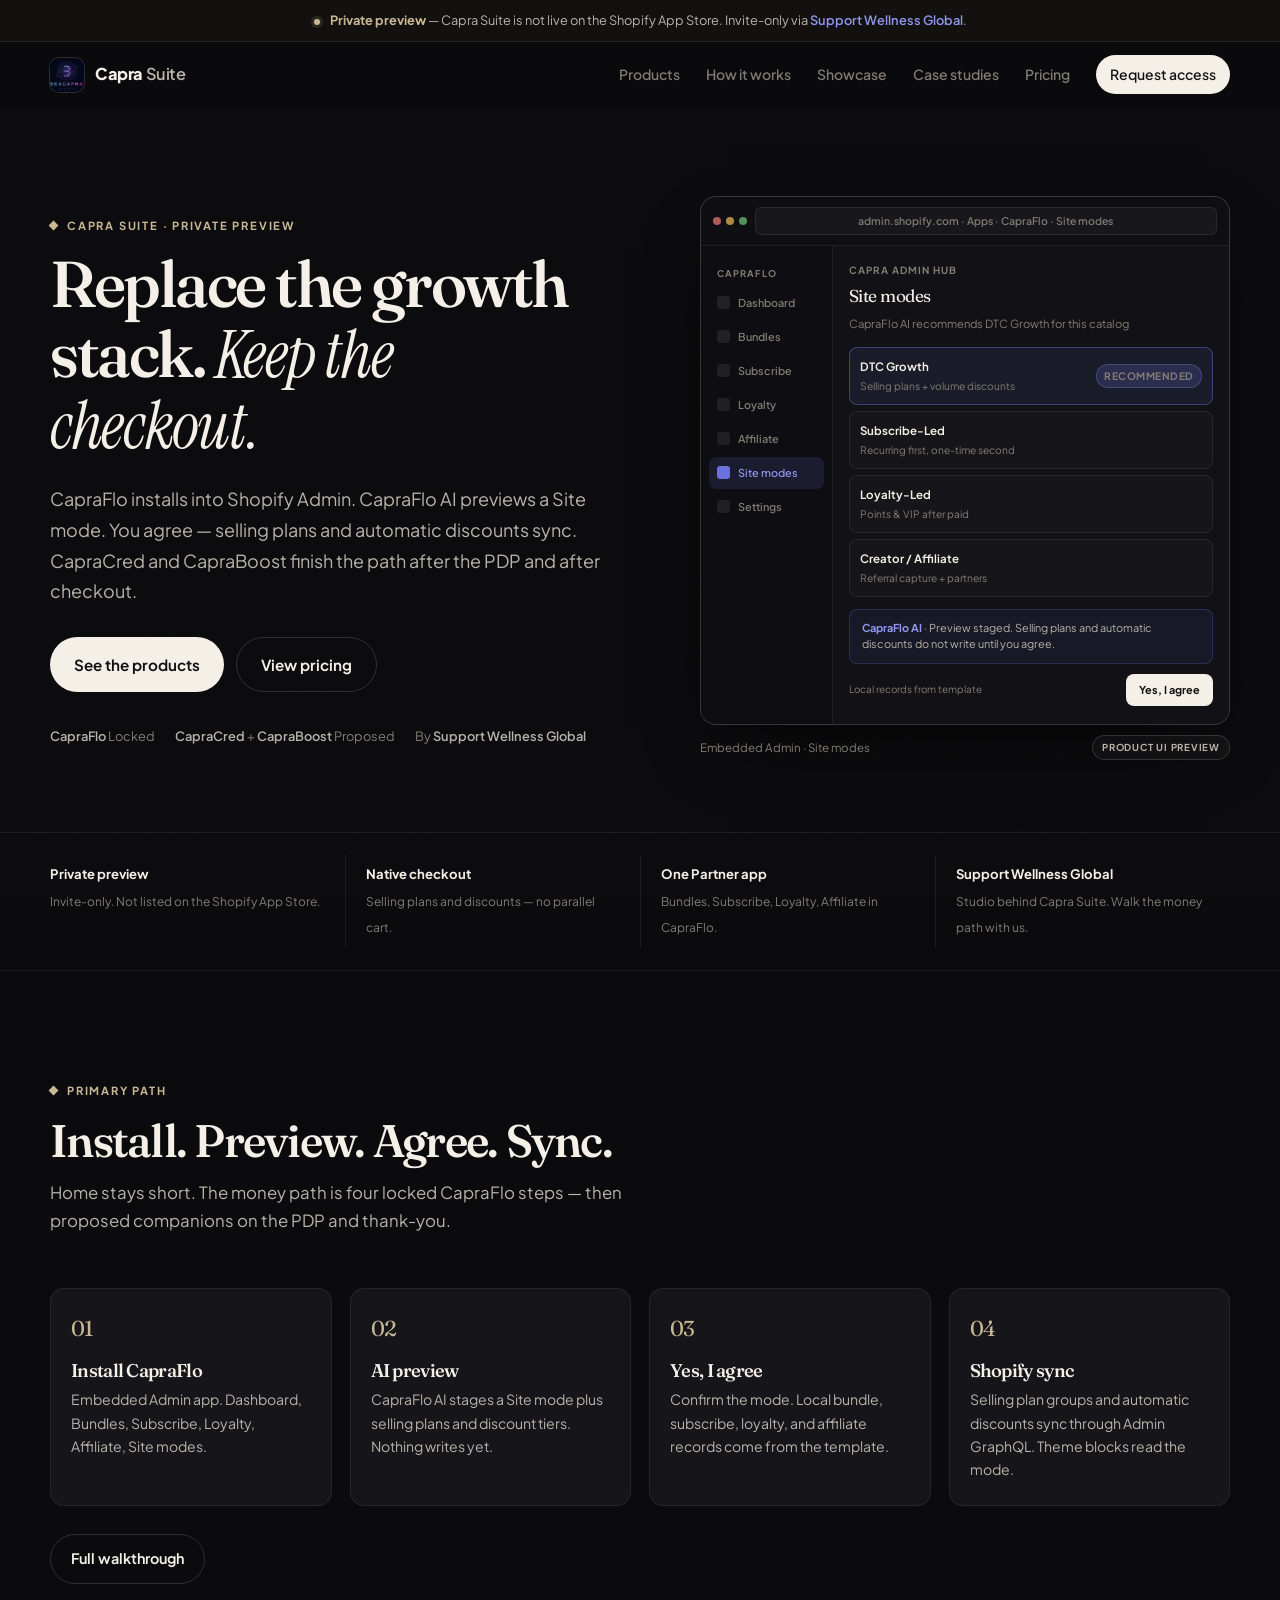
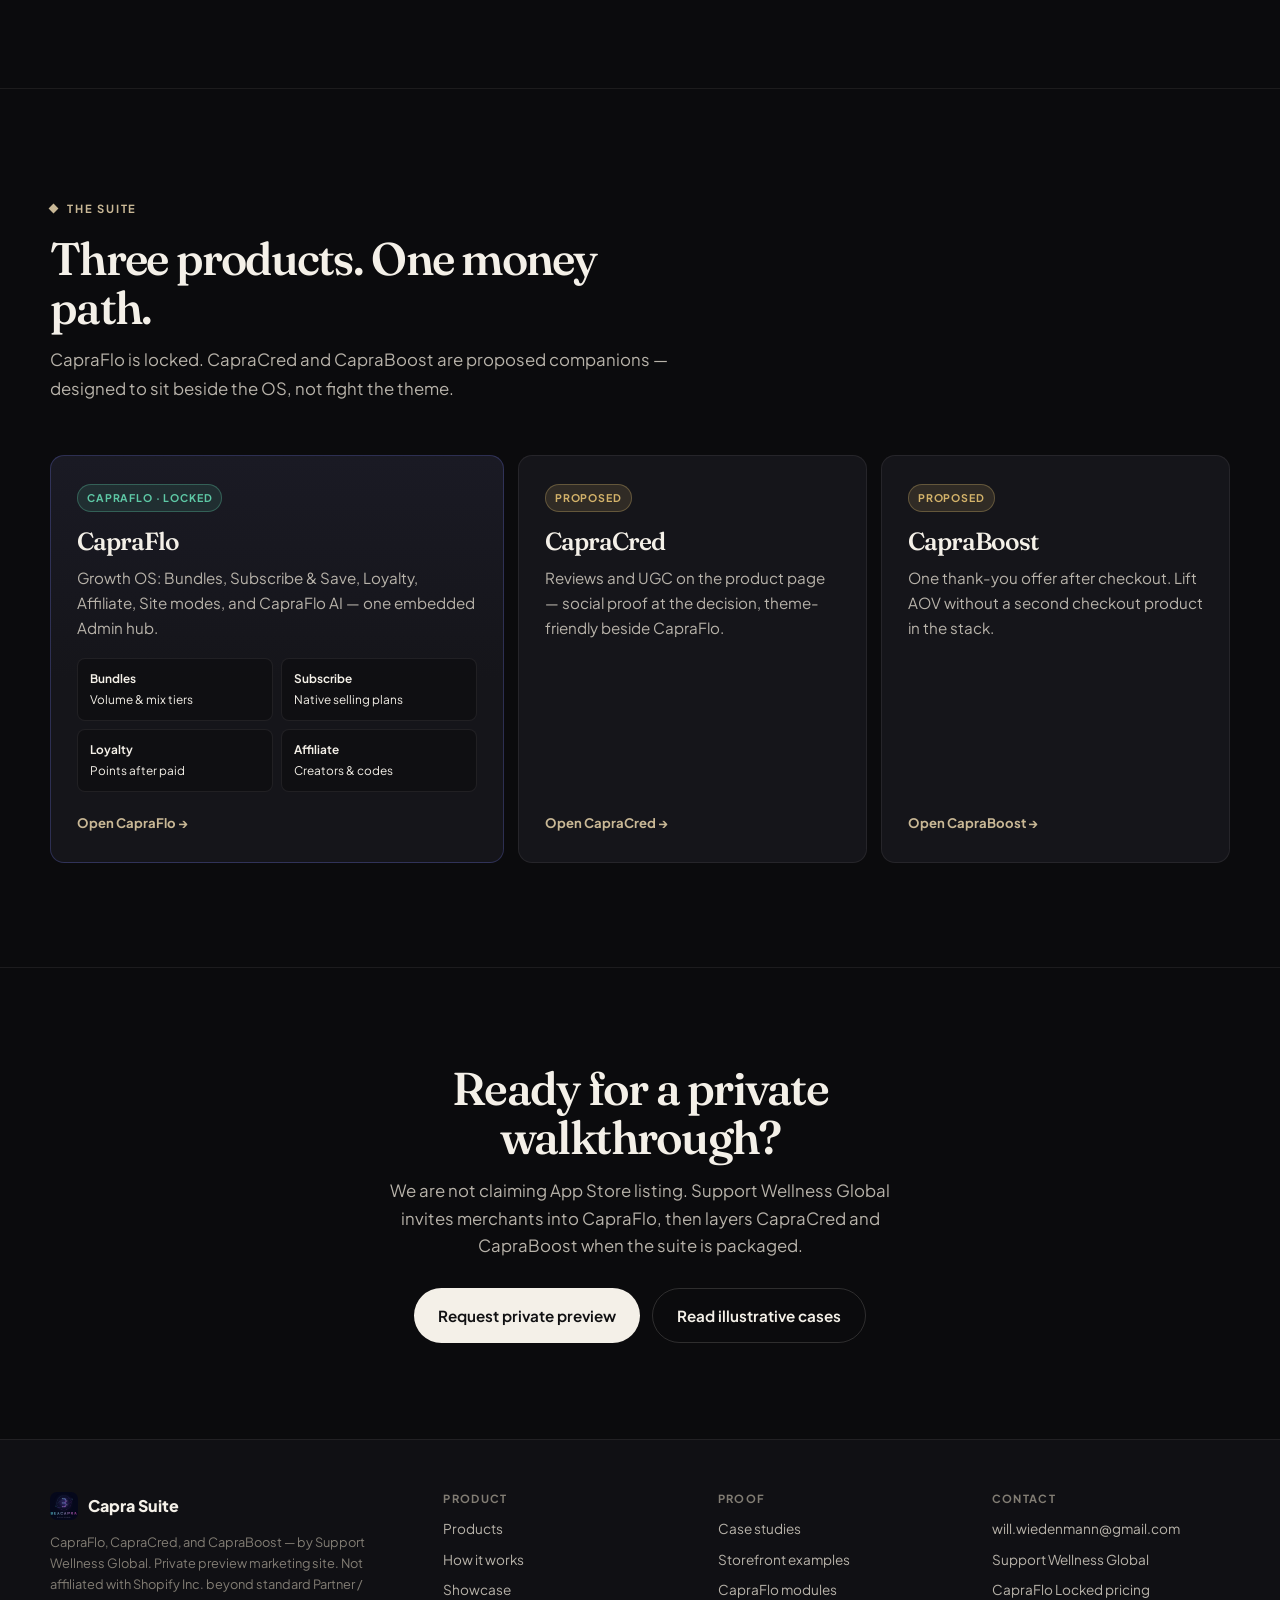
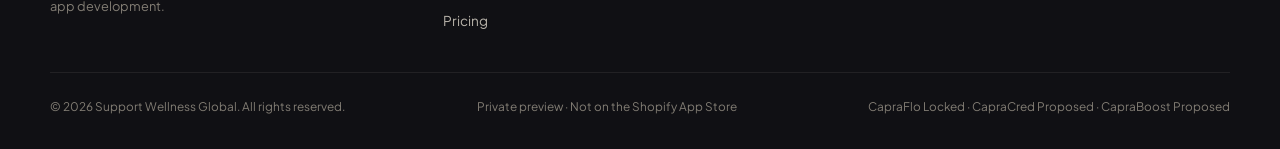
==== commit 0676817f: "Rebuild CapraFlo.com as a multi-page marketing site. Replace the single landing page with shared sty" ====
--- a/index.html
+++ b/index.html
@@ -3,1264 +3,216 @@
 <head>
 <meta charset="UTF-8">
 <meta name="viewport" content="width=device-width, initial-scale=1">
-<title>Capra Suite — CapraFlo, CapraCred &amp; CapraBoost for Shopify</title>
-<meta name="description" content="Capra Suite for Shopify: CapraFlo growth OS, CapraCred reviews, CapraBoost thank-you upsells. Private preview from Support Wellness Global. Not live on the Shopify App Store.">
-<meta property="og:title" content="Capra Suite — Shopify growth apps">
-<meta property="og:description" content="Install CapraFlo, preview with CapraFlo AI, agree a Site mode, sync selling plans and discounts — then layer CapraCred and CapraBoost. Private preview.">
+<title>Capra Suite — Shopify growth OS from Support Wellness Global</title>
+<meta name="description" content="CapraFlo, CapraCred, and CapraBoost: one Capra Suite install for bundles, Subscribe & Save, loyalty, affiliates, reviews, and thank-you upsells. Private preview. Not on the Shopify App Store.">
+<meta property="og:title" content="Capra Suite — Shopify growth OS">
+<meta property="og:description" content="Replace the bolted growth stack. Keep native Shopify checkout. Private preview from Support Wellness Global.">
 <meta property="og:type" content="website">
 <meta property="og:image" content="logo.jpeg">
 <link rel="icon" href="logo.jpeg" type="image/jpeg">
 <link rel="apple-touch-icon" href="logo.jpeg">
 <link rel="preconnect" href="https://fonts.googleapis.com">
 <link rel="preconnect" href="https://fonts.gstatic.com" crossorigin>
-<link href="https://fonts.googleapis.com/css2?family=Fraunces:opsz,wght@9..144,500;9..144,600;9..144,700&family=Instrument+Serif:ital@0;1&family=Plus+Jakarta+Sans:wght@400;500;600;700;800&display=swap" rel="stylesheet">
-<style>
-:root {
-  --bg: #09090e;
-  --bg-elevated: #0f0f16;
-  --surface: #14141d;
-  --surface-2: #1a1a26;
-  --surface-3: #21212e;
-  --border: rgba(255,255,255,0.075);
-  --border-strong: rgba(255,255,255,0.13);
-  --text: #f2f2f7;
-  --text-secondary: #9b9bb0;
-  --muted: #6a6a80;
-  --indigo: #6366f1;
-  --indigo-bright: #818cf8;
-  --violet: #8b5cf6;
-  --violet-soft: #a78bfa;
-  --indigo-glow: rgba(99,102,241,0.16);
-  --violet-glow: rgba(139,92,246,0.12);
-  --mint: #34d399;
-  --mint-bg: rgba(52,211,153,0.12);
-  --mint-border: rgba(52,211,153,0.28);
-  --amber: #fbbf24;
-  --amber-soft: rgba(251,191,36,0.14);
-  --rose: #fb7185;
-  --serif: "Instrument Serif", "Fraunces", Georgia, serif;
-  --display: "Fraunces", "Instrument Serif", Georgia, serif;
-  --sans: "Plus Jakarta Sans", system-ui, -apple-system, sans-serif;
-  --radius: 16px;
-  --radius-sm: 10px;
-  --max: 1140px;
-  --ease: cubic-bezier(0.22, 1, 0.36, 1);
-}
-*, *::before, *::after { box-sizing: border-box; margin: 0; padding: 0; }
-html { scroll-behavior: smooth; }
-body {
-  font-family: var(--sans);
-  background: var(--bg);
-  color: var(--text);
-  line-height: 1.65;
-  -webkit-font-smoothing: antialiased;
-  -moz-osx-font-smoothing: grayscale;
-  overflow-x: hidden;
-}
-a { color: var(--indigo-bright); text-decoration: none; transition: color 0.2s var(--ease); }
-a:hover { color: var(--violet-soft); }
-img { max-width: 100%; display: block; }
-button { font-family: inherit; cursor: pointer; border: none; background: none; }
-ul, ol { list-style: none; }
-.container { width: min(100% - 40px, var(--max)); margin-inline: auto; }
-.eyebrow {
-  display: inline-flex; align-items: center; gap: 8px;
-  font-size: 0.7rem; font-weight: 700; letter-spacing: 0.14em;
-  text-transform: uppercase; color: var(--indigo-bright);
-  margin-bottom: 16px;
-}
-.eyebrow::before {
-  content: ""; width: 20px; height: 1px;
-  background: linear-gradient(90deg, var(--indigo), var(--violet));
-}
-h1, h2, h3, .display {
-  font-family: var(--display); font-weight: 600;
-  letter-spacing: -0.035em; line-height: 1.1; color: #fff;
-}
-.serif-italic { font-family: var(--serif); font-style: italic; font-weight: 400; }
-.muted { color: var(--text-secondary); }
-.lead { font-size: 1.125rem; color: var(--text-secondary); max-width: 560px; line-height: 1.7; }
-.grad {
-  background: linear-gradient(135deg, #c4b5fd 0%, #818cf8 45%, #a5b4fc 100%);
-  -webkit-background-clip: text; background-clip: text; color: transparent;
-}
-.section { padding: 96px 0; position: relative; }
-.section-tight { padding: 72px 0; }
-.section-head { max-width: 640px; margin-bottom: 48px; }
-.section-head h2 { font-size: clamp(1.85rem, 3.4vw, 2.65rem); margin-bottom: 14px; }
-.section-head .sub { color: var(--text-secondary); font-size: 1.05rem; line-height: 1.7; }
-
-.preview-banner {
-  position: relative; z-index: 200;
-  background: linear-gradient(90deg, #16121f 0%, #12162a 50%, #16121f 100%);
-  border-bottom: 1px solid var(--border);
-  padding: 11px 20px;
-  text-align: center;
-  font-size: 0.8125rem;
-  color: var(--text-secondary);
-  letter-spacing: 0.01em;
-}
-.preview-banner strong { color: var(--amber); font-weight: 700; }
-.preview-banner a { color: var(--indigo-bright); font-weight: 600; }
-.preview-banner .dot {
-  display: inline-block; width: 6px; height: 6px; border-radius: 50%;
-  background: var(--amber); margin-right: 8px; vertical-align: middle;
-  box-shadow: 0 0 0 3px var(--amber-soft);
-}
-
-.nav {
-  position: sticky; top: 0; z-index: 100;
-  backdrop-filter: blur(22px) saturate(1.5);
-  -webkit-backdrop-filter: blur(22px) saturate(1.5);
-  background: rgba(9,9,14,0.72);
-  border-bottom: 1px solid transparent;
-  transition: border-color 0.3s, background 0.3s;
-}
-.nav.is-scrolled { border-bottom-color: var(--border); background: rgba(9,9,14,0.92); }
-.nav-inner {
-  display: flex; align-items: center; justify-content: space-between;
-  gap: 16px; padding: 14px 0; width: min(100% - 40px, var(--max)); margin-inline: auto;
-}
-.brand {
-  display: flex; align-items: center; gap: 11px;
-  color: #fff; font-weight: 800; font-size: 1.05rem; letter-spacing: -0.03em;
-}
-.brand img {
-  width: 34px; height: 34px; border-radius: 9px; object-fit: cover;
-  box-shadow: 0 0 0 1px var(--border-strong), 0 4px 14px rgba(0,0,0,0.45);
-}
-.brand span em { font-style: normal; color: var(--indigo-bright); }
-.nav-links { display: flex; align-items: center; gap: 28px; }
-.nav-links a { color: var(--muted); font-size: 0.875rem; font-weight: 500; }
-.nav-links a:hover { color: #fff; }
-
-.btn {
-  display: inline-flex; align-items: center; justify-content: center; gap: 8px;
-  padding: 12px 22px; border-radius: 999px; font-weight: 650; font-size: 0.9rem;
-  transition: transform 0.2s var(--ease), box-shadow 0.2s, background 0.2s, border-color 0.2s, color 0.2s;
-  white-space: nowrap;
-}
-.btn:hover { transform: translateY(-1px); }
-.btn-primary {
-  background: linear-gradient(135deg, var(--indigo) 0%, var(--violet) 100%);
-  color: #fff !important;
-  box-shadow: 0 1px 0 rgba(255,255,255,0.14) inset, 0 8px 28px rgba(99,102,241,0.3);
-}
-.btn-primary:hover {
-  box-shadow: 0 1px 0 rgba(255,255,255,0.18) inset, 0 14px 36px rgba(99,102,241,0.42);
-  color: #fff !important;
-}
-.btn-ghost {
-  background: var(--surface); color: var(--text) !important;
-  border: 1px solid var(--border-strong);
-}
-.btn-ghost:hover { border-color: rgba(129,140,248,0.5); color: #fff !important; background: var(--surface-2); }
-.btn-sm { padding: 8px 16px; font-size: 0.8125rem; }
-.btn-lg { padding: 14px 26px; font-size: 0.95rem; }
-@media (max-width: 900px) {
-  .nav-links a:not(.btn) { display: none; }
-}
-
-.tag {
-  display: inline-flex; align-items: center; gap: 5px;
-  font-size: 0.68rem; font-weight: 700; letter-spacing: 0.06em;
-  text-transform: uppercase; padding: 4px 9px; border-radius: 999px;
-  border: 1px solid var(--border-strong); color: var(--text-secondary);
-  background: rgba(255,255,255,0.03);
-}
-.tag-lock {
-  color: var(--mint); border-color: var(--mint-border); background: var(--mint-bg);
-}
-.tag-prop {
-  color: var(--amber); border-color: rgba(251,191,36,0.3); background: var(--amber-soft);
-}
-.tag-suite {
-  color: var(--indigo-bright); border-color: rgba(129,140,248,0.3); background: rgba(99,102,241,0.1);
-}
-
-.hero {
-  position: relative; padding: 80px 0 56px; overflow: hidden;
-}
-.hero-glow-a {
-  position: absolute; inset: -15% 25% auto -5%;
-  height: 560px; width: 560px; border-radius: 50%;
-  background: radial-gradient(circle, var(--indigo-glow), transparent 68%);
-  pointer-events: none; filter: blur(8px);
-}
-.hero-glow-b {
-  position: absolute; top: 5%; right: -10%;
-  height: 480px; width: 480px; border-radius: 50%;
-  background: radial-gradient(circle, var(--violet-glow), transparent 70%);
-  pointer-events: none; filter: blur(10px);
-}
-.hero-grid {
-  display: grid; grid-template-columns: 1.05fr 0.95fr; gap: 56px; align-items: center;
-}
-.hero h1 {
-  font-size: clamp(2.35rem, 4.8vw, 3.55rem);
-  margin-bottom: 20px; max-width: 14ch;
-}
-.hero .lead { margin-bottom: 28px; }
-.hero-cta { display: flex; flex-wrap: wrap; gap: 12px; margin-bottom: 32px; }
-.hero-meta {
-  display: flex; flex-wrap: wrap; gap: 10px 18px;
-  font-size: 0.8rem; color: var(--muted);
-}
-.hero-meta strong { color: var(--text-secondary); font-weight: 600; }
-.hero-meta span { display: inline-flex; align-items: center; gap: 6px; }
-.hero-meta span::before {
-  content: ""; width: 3px; height: 3px; border-radius: 50%; background: var(--muted);
-}
-.hero-meta span:first-child::before { display: none; }
-
-.hero-mock {
-  position: relative;
-  background: linear-gradient(165deg, var(--surface-2) 0%, var(--surface) 100%);
-  border: 1px solid var(--border-strong);
-  border-radius: 18px;
-  box-shadow:
-    0 0 0 1px rgba(255,255,255,0.04) inset,
-    0 40px 80px -20px rgba(0,0,0,0.65),
-    0 0 60px -20px rgba(99,102,241,0.2);
-  overflow: hidden;
-}
-.hero-mock::before {
-  content: ""; position: absolute; top: 0; left: 0; right: 0; height: 1px;
-  background: linear-gradient(90deg, transparent, rgba(255,255,255,0.18), transparent);
-}
-.mock-chrome {
-  display: flex; align-items: center; gap: 8px;
-  padding: 12px 14px; border-bottom: 1px solid var(--border);
-  background: rgba(0,0,0,0.25);
-}
-.mock-dots { display: flex; gap: 5px; }
-.mock-dots i {
-  width: 8px; height: 8px; border-radius: 50%;
-  background: rgba(255,255,255,0.12); display: block;
-}
-.mock-dots i:nth-child(1) { background: #ff5f57; opacity: 0.7; }
-.mock-dots i:nth-child(2) { background: #febc2e; opacity: 0.7; }
-.mock-dots i:nth-child(3) { background: #28c840; opacity: 0.7; }
-.mock-url {
-  flex: 1; text-align: center; font-size: 0.68rem; color: var(--muted);
-  font-weight: 500; letter-spacing: 0.02em;
-  background: rgba(255,255,255,0.04); border-radius: 6px; padding: 4px 10px;
-  border: 1px solid var(--border);
-}
-.mock-body { display: grid; grid-template-columns: 148px 1fr; min-height: 340px; }
-.mock-side {
-  border-right: 1px solid var(--border); padding: 14px 10px;
-  background: rgba(0,0,0,0.2);
-}
-.mock-side .nav-item {
-  display: flex; align-items: center; gap: 8px;
-  padding: 7px 9px; border-radius: 7px; font-size: 0.7rem;
-  color: var(--muted); font-weight: 500; margin-bottom: 2px;
-}
-.mock-side .nav-item.active {
-  background: rgba(99,102,241,0.15); color: var(--indigo-bright);
-  border: 1px solid rgba(99,102,241,0.25);
-}
-.mock-side .nav-item .ico {
-  width: 14px; height: 14px; border-radius: 3px;
-  background: rgba(255,255,255,0.08); flex-shrink: 0;
-}
-.mock-side .nav-item.active .ico {
-  background: linear-gradient(135deg, var(--indigo), var(--violet));
-}
-.mock-side .side-label {
-  font-size: 0.58rem; font-weight: 700; letter-spacing: 0.1em;
-  text-transform: uppercase; color: var(--muted); padding: 10px 9px 4px;
-}
-.mock-main { padding: 16px 18px; }
-.mock-main .mock-title {
-  font-family: var(--display); font-size: 1.05rem; font-weight: 600;
-  letter-spacing: -0.03em; margin-bottom: 4px;
-}
-.mock-sub { font-size: 0.72rem; color: var(--muted); margin-bottom: 14px; }
-.mode-cards { display: grid; gap: 7px; }
-.mode-card {
-  display: flex; align-items: center; justify-content: space-between;
-  padding: 9px 11px; border-radius: 9px;
-  border: 1px solid var(--border); background: rgba(255,255,255,0.02);
-  font-size: 0.72rem;
-}
-.mode-card.selected {
-  border-color: rgba(129,140,248,0.45);
-  background: rgba(99,102,241,0.1);
-  box-shadow: 0 0 0 1px rgba(99,102,241,0.15);
-}
-.mode-card b { font-weight: 650; color: #fff; display: block; margin-bottom: 1px; }
-.mode-card span { color: var(--muted); font-size: 0.65rem; }
-.mode-card .pill {
-  font-size: 0.58rem; font-weight: 700; letter-spacing: 0.04em;
-  text-transform: uppercase; padding: 3px 7px; border-radius: 999px;
-  background: rgba(99,102,241,0.2); color: var(--indigo-bright);
-  border: 1px solid rgba(129,140,248,0.3);
-}
-.mock-ai {
-  margin-top: 12px; padding: 10px 12px; border-radius: 9px;
-  background: linear-gradient(135deg, rgba(99,102,241,0.12), rgba(139,92,246,0.08));
-  border: 1px solid rgba(129,140,248,0.25);
-  font-size: 0.68rem; color: var(--text-secondary); line-height: 1.5;
-}
-.mock-ai strong { color: var(--indigo-bright); }
-.mock-agree {
-  margin-top: 10px; display: flex; align-items: center; justify-content: space-between; gap: 8px;
-}
-.mock-agree .agree-btn {
-  padding: 7px 14px; border-radius: 8px; font-size: 0.7rem; font-weight: 700;
-  background: linear-gradient(135deg, var(--indigo), var(--violet)); color: #fff;
-  box-shadow: 0 4px 12px rgba(99,102,241,0.35);
-}
-.mock-agree .hint { font-size: 0.62rem; color: var(--muted); }
-
-@media (max-width: 960px) {
-  .hero-grid { grid-template-columns: 1fr; gap: 40px; }
-  .hero h1 { max-width: none; }
-  .mock-body { grid-template-columns: 1fr; }
-  .mock-side { display: none; }
-}
-
-.how {
-  border-top: 1px solid var(--border);
-  background:
-    radial-gradient(ellipse 60% 50% at 50% 0%, rgba(99,102,241,0.07), transparent),
-    var(--bg);
-}
-.flow { display: flex; flex-direction: column; gap: 0; position: relative; }
-.flow::before {
-  content: ""; position: absolute; left: 27px; top: 40px; bottom: 40px; width: 1px;
-  background: linear-gradient(180deg, var(--indigo), var(--violet), transparent);
-  opacity: 0.45;
-}
-.flow-step {
-  display: grid; grid-template-columns: 56px 1fr 280px; gap: 28px;
-  padding: 28px 0; align-items: start;
-  border-bottom: 1px solid var(--border);
-  position: relative;
-}
-.flow-step:last-child { border-bottom: none; }
-.flow-num {
-  width: 56px; height: 56px; border-radius: 14px;
-  display: flex; align-items: center; justify-content: center;
-  font-family: var(--display); font-size: 1.25rem; font-weight: 600;
-  background: var(--surface-2); border: 1px solid var(--border-strong);
-  color: var(--indigo-bright); position: relative; z-index: 1;
-  box-shadow: 0 4px 16px rgba(0,0,0,0.3);
-}
-.flow-step:nth-child(even) .flow-num {
-  background: linear-gradient(145deg, rgba(99,102,241,0.2), rgba(139,92,246,0.12));
-  border-color: rgba(129,140,248,0.3);
-}
-.flow-copy h3 { font-size: 1.3rem; margin-bottom: 8px; letter-spacing: -0.025em; }
-.flow-copy p {
-  color: var(--text-secondary); font-size: 0.95rem; max-width: 520px; margin-bottom: 12px;
-}
-.flow-copy .tag { margin-right: 6px; }
-.flow-visual {
-  background: var(--surface); border: 1px solid var(--border);
-  border-radius: 12px; padding: 14px; min-height: 110px;
-  box-shadow: 0 8px 24px rgba(0,0,0,0.2);
-}
-.fv-row {
-  display: flex; align-items: center; gap: 10px;
-  padding: 8px 10px; border-radius: 8px; margin-bottom: 6px;
-  background: rgba(255,255,255,0.02); border: 1px solid var(--border);
-  font-size: 0.72rem;
-}
-.fv-row:last-child { margin-bottom: 0; }
-.fv-row b { color: #fff; font-weight: 650; display: block; }
-.fv-row span { color: var(--muted); font-size: 0.65rem; }
-.fv-ico {
-  width: 28px; height: 28px; border-radius: 7px; flex-shrink: 0;
-  background: linear-gradient(135deg, rgba(99,102,241,0.3), rgba(139,92,246,0.2));
-  border: 1px solid rgba(129,140,248,0.25);
-  display: flex; align-items: center; justify-content: center;
-  font-size: 0.7rem;
-}
-.fv-check {
-  display: flex; align-items: center; gap: 8px; padding: 10px;
-  border-radius: 8px; background: rgba(99,102,241,0.1);
-  border: 1px dashed rgba(129,140,248,0.35); font-size: 0.75rem; color: var(--indigo-bright);
-  font-weight: 600;
-}
-.fv-boost-card {
-  padding: 12px; border-radius: 10px; border: 1px dashed rgba(129,140,248,0.4);
-  background: rgba(99,102,241,0.08); text-align: center;
-}
-.fv-boost-card b { display: block; color: #fff; font-size: 0.8rem; margin-bottom: 4px; }
-.fv-boost-card span { font-size: 0.68rem; color: var(--muted); }
-.stars { color: var(--amber); letter-spacing: 1px; font-size: 0.75rem; }
-
-@media (max-width: 860px) {
-  .flow::before { left: 21px; }
-  .flow-step { grid-template-columns: 44px 1fr; gap: 16px; }
-  .flow-num { width: 44px; height: 44px; font-size: 1.05rem; border-radius: 11px; }
-  .flow-visual { grid-column: 2; }
-}
-
-.products { border-top: 1px solid var(--border); }
-.prod-grid { display: grid; grid-template-columns: repeat(4, 1fr); gap: 14px; }
-.prod-card {
-  background: var(--surface);
-  border: 1px solid var(--border);
-  border-radius: var(--radius);
-  padding: 24px 22px;
-  transition: border-color 0.25s, transform 0.25s var(--ease), box-shadow 0.25s;
-  position: relative; overflow: hidden;
-}
-.prod-card::before {
-  content: ""; position: absolute; top: 0; left: 0; right: 0; height: 1px;
-  background: linear-gradient(90deg, transparent, rgba(255,255,255,0.1), transparent);
-  opacity: 0; transition: opacity 0.25s;
-}
-.prod-card:hover {
-  border-color: rgba(129,140,248,0.35);
-  transform: translateY(-3px);
-  box-shadow: 0 20px 40px -20px rgba(99,102,241,0.25);
-}
-.prod-card:hover::before { opacity: 1; }
-.prod-card.span-2 { grid-column: span 2; }
-.prod-card .tag { margin-bottom: 14px; }
-.prod-card h3 { font-size: 1.2rem; margin-bottom: 8px; }
-.prod-card p { font-size: 0.9rem; color: var(--text-secondary); margin-bottom: 14px; line-height: 1.6; }
-.prod-card ul { display: flex; flex-direction: column; gap: 6px; }
-.prod-card li {
-  font-size: 0.8rem; color: var(--muted);
-  padding-left: 14px; position: relative;
-}
-.prod-card li::before {
-  content: ""; position: absolute; left: 0; top: 8px;
-  width: 5px; height: 5px; border-radius: 50%;
-  background: var(--indigo); opacity: 0.7;
-}
-.prod-card.featured {
-  background: linear-gradient(160deg, rgba(99,102,241,0.1) 0%, var(--surface) 50%);
-  border-color: rgba(129,140,248,0.25);
-}
-.mini-grid { display: grid; grid-template-columns: 1fr 1fr; gap: 10px; margin-top: 4px; }
-.mini-chip {
-  padding: 10px 12px; border-radius: 9px;
-  background: rgba(0,0,0,0.25); border: 1px solid var(--border);
-  font-size: 0.75rem;
-}
-.mini-chip b { display: block; color: #fff; font-weight: 650; margin-bottom: 2px; font-size: 0.8rem; }
-.mini-chip span { color: var(--muted); font-size: 0.68rem; }
-
-@media (max-width: 1000px) {
-  .prod-grid { grid-template-columns: 1fr 1fr; }
-  .prod-card.span-2 { grid-column: span 2; }
-}
-@media (max-width: 640px) {
-  .prod-grid { grid-template-columns: 1fr; }
-  .prod-card.span-2 { grid-column: span 1; }
-}
-
-.showcase {
-  border-top: 1px solid var(--border);
-  background: radial-gradient(ellipse 70% 40% at 80% 20%, rgba(139,92,246,0.06), transparent), var(--bg);
-}
-.showcase-grid { display: grid; grid-template-columns: repeat(3, 1fr); gap: 16px; }
-.suite-mock {
-  background: var(--surface);
-  border: 1px solid var(--border);
-  border-radius: 14px;
-  overflow: hidden;
-  box-shadow: 0 16px 40px -16px rgba(0,0,0,0.5);
-}
-.suite-mock-head {
-  display: flex; align-items: center; gap: 8px;
-  padding: 11px 14px; border-bottom: 1px solid var(--border);
-  font-size: 0.72rem; font-weight: 600; color: var(--text-secondary);
-  background: rgba(0,0,0,0.2);
-}
-.suite-mock-head i {
-  width: 7px; height: 7px; border-radius: 50%;
-  background: var(--indigo-bright); display: block;
-  box-shadow: 0 0 0 3px rgba(99,102,241,0.2);
-}
-.suite-mock-body { padding: 16px; min-height: 200px; }
-.admin-modes .am-row {
-  display: flex; align-items: center; justify-content: space-between;
-  padding: 9px 11px; border-radius: 8px; margin-bottom: 6px;
-  border: 1px solid var(--border); font-size: 0.72rem; background: rgba(255,255,255,0.02);
-}
-.admin-modes .am-row.on {
-  border-color: rgba(129,140,248,0.4); background: rgba(99,102,241,0.1);
-}
-.admin-modes .am-row b { color: #fff; }
-.admin-modes .toggle {
-  width: 28px; height: 16px; border-radius: 999px;
-  background: rgba(255,255,255,0.1); position: relative;
-}
-.admin-modes .am-row.on .toggle {
-  background: linear-gradient(90deg, var(--indigo), var(--violet));
-}
-.admin-modes .toggle::after {
-  content: ""; position: absolute; top: 2px; left: 2px;
-  width: 12px; height: 12px; border-radius: 50%; background: #fff;
-}
-.admin-modes .am-row.on .toggle::after { left: 14px; }
-.admin-modes .sync-bar {
-  margin-top: 10px; padding: 8px 10px; border-radius: 8px;
-  background: var(--mint-bg); border: 1px solid var(--mint-border);
-  font-size: 0.68rem; color: var(--mint); font-weight: 600;
-}
-.pdp-mock .pdp-img {
-  height: 72px; border-radius: 8px; margin-bottom: 10px;
-  background: linear-gradient(135deg, #2a2a3d 0%, #1e1e2c 100%);
-  border: 1px solid var(--border);
-  display: flex; align-items: center; justify-content: center;
-  color: var(--muted); font-size: 0.65rem;
-}
-.pdp-mock .pdp-name { font-size: 0.85rem; font-weight: 700; color: #fff; margin-bottom: 2px; }
-.pdp-mock .pdp-price { font-size: 0.8rem; color: var(--indigo-bright); font-weight: 650; margin-bottom: 8px; }
-.pdp-mock .cred-box {
-  padding: 10px; border-radius: 8px;
-  border: 1px solid rgba(251,191,36,0.25); background: rgba(251,191,36,0.06);
-  margin-bottom: 8px;
-}
-.pdp-mock .cred-box .stars { margin-bottom: 4px; }
-.pdp-mock .cred-box p { font-size: 0.68rem; color: var(--text-secondary); font-style: italic; }
-.pdp-mock .plan-opts { display: flex; gap: 6px; margin-bottom: 8px; }
-.pdp-mock .plan-opt {
-  flex: 1; padding: 7px; border-radius: 7px; text-align: center;
-  border: 1px solid var(--border); font-size: 0.62rem; color: var(--muted);
-}
-.pdp-mock .plan-opt.on {
-  border-color: rgba(129,140,248,0.45); background: rgba(99,102,241,0.12); color: #fff;
-}
-.pdp-mock .atc {
-  width: 100%; padding: 8px; border-radius: 8px; text-align: center;
-  background: linear-gradient(135deg, var(--indigo), var(--violet));
-  color: #fff; font-size: 0.72rem; font-weight: 700;
-}
-.ty-mock .ty-check {
-  width: 36px; height: 36px; border-radius: 50%; margin: 0 auto 10px;
-  background: linear-gradient(135deg, var(--indigo), var(--violet));
-  display: flex; align-items: center; justify-content: center;
-  color: #fff; font-size: 1rem; font-weight: 700;
-}
-.ty-mock .ty-title { text-align: center; font-size: 0.9rem; font-weight: 700; color: #fff; margin-bottom: 4px; }
-.ty-mock .ty-sub { text-align: center; font-size: 0.68rem; color: var(--muted); margin-bottom: 14px; }
-.ty-mock .boost-offer {
-  padding: 14px; border-radius: 10px;
-  border: 1px solid rgba(129,140,248,0.35);
-  background: linear-gradient(160deg, rgba(99,102,241,0.14), rgba(139,92,246,0.06));
-  text-align: center;
-}
-.ty-mock .boost-offer .bo-label {
-  font-size: 0.58rem; font-weight: 700; letter-spacing: 0.08em;
-  text-transform: uppercase; color: var(--indigo-bright); margin-bottom: 6px;
-}
-.ty-mock .boost-offer b { display: block; color: #fff; font-size: 0.85rem; margin-bottom: 4px; }
-.ty-mock .boost-offer p { font-size: 0.68rem; color: var(--text-secondary); margin-bottom: 10px; }
-.ty-mock .boost-offer .bo-btn {
-  display: inline-block; padding: 7px 16px; border-radius: 7px;
-  background: #fff; color: #0a0a0f; font-size: 0.7rem; font-weight: 700;
-}
-.ty-mock .skip { text-align: center; margin-top: 8px; font-size: 0.62rem; color: var(--muted); }
-
-@media (max-width: 860px) {
-  .showcase-grid { grid-template-columns: 1fr; }
-}
-
-.pricing { border-top: 1px solid var(--border);
-  background: radial-gradient(ellipse 70% 40% at 50% 0%, rgba(139,92,246,0.06), transparent), var(--bg);
-}
-.divider-label {
-  text-align: center; font-size: 0.7rem; font-weight: 700;
-  letter-spacing: 0.12em; text-transform: uppercase; color: var(--muted);
-  margin: 0 0 20px; position: relative;
-}
-.divider-label::before, .divider-label::after {
-  content: ""; position: absolute; top: 50%; width: calc(50% - 90px); height: 1px;
-  background: var(--border);
-}
-.divider-label::before { left: 0; }
-.divider-label::after { right: 0; }
-.pricing-wrap {
-  display: grid; grid-template-columns: repeat(5, 1fr); gap: 12px; margin-bottom: 40px;
-}
-.price-card {
-  background: var(--surface); border: 1px solid var(--border);
-  border-radius: 14px; padding: 22px 18px;
-  display: flex; flex-direction: column;
-  transition: border-color 0.2s, transform 0.2s var(--ease);
-}
-.price-card:hover { border-color: var(--border-strong); transform: translateY(-2px); }
-.price-card.popular {
-  border-color: rgba(129,140,248,0.4);
-  background: linear-gradient(180deg, rgba(99,102,241,0.12) 0%, var(--surface) 40%);
-  box-shadow: 0 0 0 1px rgba(99,102,241,0.1), 0 20px 40px -20px rgba(99,102,241,0.3);
-  position: relative;
-}
-.price-card.popular .pop-badge {
-  position: absolute; top: -9px; left: 50%; transform: translateX(-50%);
-  font-size: 0.58rem; font-weight: 700; letter-spacing: 0.06em; text-transform: uppercase;
-  padding: 3px 10px; border-radius: 999px;
-  background: linear-gradient(135deg, var(--indigo), var(--violet)); color: #fff;
-  white-space: nowrap;
-}
-.price-card .tier { font-size: 0.8rem; font-weight: 700; color: var(--text-secondary); margin-bottom: 8px; }
-.price-card .amount {
-  font-family: var(--display); font-size: 2rem; font-weight: 600;
-  letter-spacing: -0.04em; color: #fff; line-height: 1;
-}
-.price-card .amount .cur { font-size: 1.1rem; vertical-align: top; margin-right: 1px; }
-.price-card .period { font-size: 0.72rem; color: var(--muted); margin: 6px 0 16px; }
-.price-card ul { flex: 1; display: flex; flex-direction: column; gap: 7px; margin-bottom: 18px; }
-.price-card li {
-  font-size: 0.75rem; color: var(--text-secondary);
-  padding-left: 16px; position: relative;
-}
-.price-card li::before {
-  content: "✓"; position: absolute; left: 0; color: var(--indigo-bright);
-  font-weight: 700; font-size: 0.7rem;
-}
-.price-card .cta {
-  display: block; text-align: center; padding: 9px; border-radius: 9px;
-  font-size: 0.78rem; font-weight: 650;
-  border: 1px solid var(--border-strong); color: var(--text) !important;
-  background: rgba(255,255,255,0.03); transition: background 0.2s, border-color 0.2s;
-}
-.price-card .cta:hover { background: rgba(99,102,241,0.15); border-color: rgba(129,140,248,0.4); color: #fff !important; }
-.price-card.popular .cta {
-  background: linear-gradient(135deg, var(--indigo), var(--violet));
-  border: none; color: #fff !important;
-  box-shadow: 0 4px 16px rgba(99,102,241,0.3);
-}
-.price-card.popular .cta:hover { box-shadow: 0 6px 20px rgba(99,102,241,0.4); }
-
-.proposed-note {
-  text-align: center; padding: 18px 24px; border-radius: 12px;
-  background: var(--surface); border: 1px solid var(--border);
-  font-size: 0.9rem; color: var(--text-secondary); margin-bottom: 48px;
-  max-width: 720px; margin-left: auto; margin-right: auto;
-}
-
-.stack-compare {
-  display: grid; grid-template-columns: 1fr 1fr; gap: 16px; max-width: 800px; margin: 0 auto;
-}
-.stack-box {
-  border-radius: 14px; padding: 24px; border: 1px solid var(--border);
-  background: var(--surface);
-}
-.stack-box.winner {
-  border-color: rgba(129,140,248,0.4);
-  background: linear-gradient(160deg, rgba(99,102,241,0.1), var(--surface));
-}
-.stack-box .stack-label {
-  font-size: 0.68rem; font-weight: 700; letter-spacing: 0.1em;
-  text-transform: uppercase; color: var(--muted); margin-bottom: 6px;
-}
-.stack-box .stack-sub { font-size: 0.8rem; color: var(--text-secondary); margin-bottom: 16px; }
-.stack-box .stack-total {
-  font-family: var(--display); font-size: 2.4rem; font-weight: 600;
-  letter-spacing: -0.04em; margin-bottom: 16px;
-}
-.stack-box.winner .stack-total { color: var(--indigo-bright); }
-.stack-box.loser .stack-total { color: var(--rose); opacity: 0.85; }
-.stack-box ul { display: flex; flex-direction: column; gap: 8px; }
-.stack-box li {
-  display: flex; justify-content: space-between; font-size: 0.8rem;
-  color: var(--text-secondary); padding-bottom: 8px; border-bottom: 1px solid var(--border);
-}
-.stack-box li:last-child { border-bottom: none; padding-bottom: 0; }
-.stack-box li span:last-child { color: var(--muted); font-variant-numeric: tabular-nums; }
-
-@media (max-width: 1100px) {
-  .pricing-wrap { grid-template-columns: repeat(3, 1fr); }
-}
-@media (max-width: 700px) {
-  .pricing-wrap { grid-template-columns: 1fr 1fr; }
-  .stack-compare { grid-template-columns: 1fr; }
-}
-@media (max-width: 480px) {
-  .pricing-wrap { grid-template-columns: 1fr; }
-}
-
-.surfaces { border-top: 1px solid var(--border); }
-.surf-grid { display: grid; grid-template-columns: repeat(5, 1fr); gap: 12px; }
-.surf-card {
-  padding: 20px 16px; border-radius: 12px;
-  background: var(--surface); border: 1px solid var(--border);
-  text-align: center; transition: border-color 0.2s, transform 0.2s;
-}
-.surf-card:hover { border-color: rgba(129,140,248,0.3); transform: translateY(-2px); }
-.surf-icon {
-  width: 40px; height: 40px; margin: 0 auto 12px; border-radius: 10px;
-  background: linear-gradient(145deg, rgba(99,102,241,0.2), rgba(139,92,246,0.12));
-  border: 1px solid rgba(129,140,248,0.25);
-  display: flex; align-items: center; justify-content: center;
-  font-size: 1rem;
-}
-.surf-card h3 { font-size: 0.9rem; margin-bottom: 6px; font-family: var(--sans); font-weight: 700; letter-spacing: -0.02em; }
-.surf-card p { font-size: 0.72rem; color: var(--muted); line-height: 1.5; }
-.surf-card code {
-  display: inline-block; margin-top: 8px; font-size: 0.65rem;
-  padding: 2px 6px; border-radius: 4px;
-  background: rgba(0,0,0,0.35); border: 1px solid var(--border);
-  color: var(--indigo-bright); font-family: ui-monospace, SFMono-Regular, Menlo, monospace;
-}
-@media (max-width: 900px) {
-  .surf-grid { grid-template-columns: repeat(3, 1fr); }
-}
-@media (max-width: 560px) {
-  .surf-grid { grid-template-columns: 1fr 1fr; }
-}
-
-.agency {
-  border-top: 1px solid var(--border);
-  background: radial-gradient(ellipse 50% 60% at 20% 50%, rgba(99,102,241,0.06), transparent), var(--bg);
-}
-.agency-inner {
-  display: grid; grid-template-columns: 1.2fr 0.8fr; gap: 48px; align-items: center;
-}
-.agency-card {
-  background: var(--surface); border: 1px solid var(--border);
-  border-radius: 16px; padding: 28px; box-shadow: 0 20px 50px -20px rgba(0,0,0,0.5);
-}
-.agency-card .ac-row {
-  display: flex; justify-content: space-between; align-items: center;
-  padding: 12px 0; border-bottom: 1px solid var(--border); font-size: 0.85rem;
-}
-.agency-card .ac-row:last-child { border-bottom: none; }
-.agency-card .ac-row span:first-child { color: var(--muted); }
-.agency-card .ac-row span:last-child { color: #fff; font-weight: 600; }
-.agency-card .ac-row a { font-weight: 600; }
-
-@media (max-width: 800px) {
-  .agency-inner { grid-template-columns: 1fr; gap: 32px; }
-}
-
-.cta-band {
-  border-top: 1px solid var(--border);
-  padding: 88px 0;
-  text-align: center;
-  background:
-    radial-gradient(ellipse 50% 80% at 50% 100%, rgba(99,102,241,0.12), transparent),
-    var(--bg);
-}
-.cta-band h2 {
-  font-size: clamp(1.9rem, 3.5vw, 2.8rem); margin-bottom: 14px;
-  max-width: 18ch; margin-left: auto; margin-right: auto;
-}
-.cta-band p {
-  color: var(--text-secondary); max-width: 480px; margin: 0 auto 28px; font-size: 1.05rem;
-}
-.cta-band .cta-row { display: flex; justify-content: center; flex-wrap: wrap; gap: 12px; }
-
-.footer {
-  border-top: 1px solid var(--border);
-  padding: 48px 0 32px;
-  background: var(--bg-elevated);
-}
-.footer-top {
-  display: grid; grid-template-columns: 1.4fr 1fr 1fr; gap: 40px; margin-bottom: 40px;
-}
-.footer-brand {
-  display: flex; align-items: center; gap: 10px;
-  font-weight: 800; font-size: 1rem; color: #fff; margin-bottom: 12px;
-}
-.footer-brand img {
-  width: 28px; height: 28px; border-radius: 7px; object-fit: cover;
-}
-.footer-copy { font-size: 0.8rem; color: var(--muted); max-width: 320px; line-height: 1.6; }
-.footer h4 {
-  font-family: var(--sans); font-size: 0.72rem; font-weight: 700;
-  letter-spacing: 0.1em; text-transform: uppercase; color: var(--muted); margin-bottom: 14px;
-}
-.footer-links { display: flex; flex-direction: column; gap: 8px; }
-.footer-links a { color: var(--text-secondary); font-size: 0.85rem; }
-.footer-links a:hover { color: #fff; }
-.footer-bottom {
-  display: flex; flex-wrap: wrap; justify-content: space-between; gap: 12px;
-  padding-top: 24px; border-top: 1px solid var(--border);
-  font-size: 0.75rem; color: var(--muted);
-}
-
-@media (max-width: 700px) {
-  .footer-top { grid-template-columns: 1fr; gap: 28px; }
-  .section { padding: 64px 0; }
-  .hero { padding: 56px 0 40px; }
-}
-</style>
+<link href="https://fonts.googleapis.com/css2?family=Fraunces:opsz,wght@9..144,500;9..144,600;9..144,700&family=IBM+Plex+Mono:wght@400;500&family=Instrument+Serif:ital@0;1&family=Plus+Jakarta+Sans:wght@400;500;600;700;800&display=swap" rel="stylesheet">
+<link rel="stylesheet" href="styles.css">
 </head>
 <body>
-
+<a class="skip-link" href="#main">Skip to content</a>
 <div class="preview-banner" role="status">
-  <span class="dot" aria-hidden="true"></span>
+  <span class="live-dot" aria-hidden="true"></span>
   <strong>Private preview</strong> — Capra Suite is not live on the Shopify App Store.
-  Invite-only access via <a href="mailto:will.wiedenmann@gmail.com">Support Wellness Global</a>.
+  Invite-only via <a href="mailto:will.wiedenmann@gmail.com">Support Wellness Global</a>.
 </div>
-
 <header class="nav" id="nav">
   <div class="nav-inner">
-    <a class="brand" href="#">
-      <img src="logo.jpeg" width="34" height="34" alt="Capra Suite logo">
-      <span>Capra<em>Flo</em></span>
+    <a class="brand" href="index.html">
+      <img src="logo.jpeg" width="34" height="34" alt="">
+      <span>Capra<span class="brand-em">Suite</span></span>
     </a>
-    <nav class="nav-links" aria-label="Primary">
-      <a href="#how">How it works</a>
-      <a href="#products">Products</a>
-      <a href="#showcase">Showcase</a>
-      <a href="#pricing">Pricing</a>
-      <a href="#surfaces">Surfaces</a>
+    <button class="nav-toggle" type="button" aria-expanded="false" aria-controls="nav-menu" aria-label="Open menu">
+      <span></span><span></span>
+    </button>
+    <nav class="nav-links" id="nav-menu" aria-label="Primary">
+      <a href="products.html">Products</a>
+      <a href="how-it-works.html">How it works</a>
+      <a href="showcase.html">Showcase</a>
+      <a href="case-studies.html">Case studies</a>
+      <a href="pricing.html">Pricing</a>
       <a class="btn btn-primary btn-sm" href="mailto:will.wiedenmann@gmail.com">Request access</a>
     </nav>
   </div>
 </header>
 
-<section class="hero">
-  <div class="hero-glow-a" aria-hidden="true"></div>
-  <div class="hero-glow-b" aria-hidden="true"></div>
-  <div class="container hero-grid">
-    <div>
-      <div class="eyebrow">Capra Suite · Shopify growth OS</div>
-      <h1>Sell more after checkout starts <span class="grad">working for you</span></h1>
-      <p class="lead">CapraFlo installs into Admin, CapraFlo AI previews the right Site mode, you agree — selling plans and automatic discounts sync. CapraCred earns trust on the PDP; CapraBoost lifts AOV on thank-you.</p>
-      <div class="hero-cta">
-        <a class="btn btn-primary btn-lg" href="#how">See how it works</a>
-        <a class="btn btn-ghost btn-lg" href="#pricing">View pricing</a>
-      </div>
-      <div class="hero-meta">
-        <span><strong>CapraFlo</strong> Locked</span>
-        <span><strong>CapraCred</strong> + <strong>CapraBoost</strong> Proposed</span>
-        <span>By <strong>Support Wellness Global</strong></span>
-      </div>
-    </div>
-    <div class="hero-mock" aria-hidden="true">
-      <div class="mock-chrome">
-        <div class="mock-dots"><i></i><i></i><i></i></div>
-        <div class="mock-url">admin.shopify.com · CapraFlo · Site modes</div>
-      </div>
-      <div class="mock-body">
-        <aside class="mock-side">
-          <div class="side-label">CapraFlo</div>
-          <div class="nav-item"><span class="ico"></span> Dashboard</div>
-          <div class="nav-item"><span class="ico"></span> Bundles</div>
-          <div class="nav-item"><span class="ico"></span> Subscribe</div>
-          <div class="nav-item"><span class="ico"></span> Loyalty</div>
-          <div class="nav-item"><span class="ico"></span> Affiliate</div>
-          <div class="nav-item active"><span class="ico"></span> Site modes</div>
-          <div class="nav-item"><span class="ico"></span> Settings</div>
-        </aside>
-        <div class="mock-main">
-          <div class="mock-title">Site modes</div>
-          <div class="mock-sub">CapraFlo AI recommends DTC Growth for your catalog</div>
-          <div class="mode-cards">
-            <div class="mode-card selected">
-              <div><b>DTC Growth</b><span>Selling plans + volume discounts</span></div>
-              <span class="pill">Recommended</span>
-            </div>
-            <div class="mode-card">
-              <div><b>Subscribe-Led</b><span>Recurring first, one-time second</span></div>
-            </div>
-            <div class="mode-card">
-              <div><b>Loyalty-Led</b><span>Points &amp; VIP after paid</span></div>
-            </div>
-            <div class="mode-card">
-              <div><b>Creator / Affiliate</b><span>Referral capture + partners</span></div>
+<main id="main">
+  <section class="hero">
+    <div class="container hero-grid">
+      <div>
+        <div class="eyebrow">Capra Suite · Private preview</div>
+        <h1>Replace the growth stack. <span class="serif-italic">Keep the checkout.</span></h1>
+        <p class="lead">CapraFlo installs into Shopify Admin. CapraFlo AI previews a Site mode. You agree — selling plans and automatic discounts sync. CapraCred and CapraBoost finish the path after the PDP and after checkout.</p>
+        <div class="hero-cta">
+          <a class="btn btn-primary btn-lg" href="products.html">See the products</a>
+          <a class="btn btn-ghost btn-lg" href="pricing.html">View pricing</a>
+        </div>
+        <div class="hero-meta">
+          <span><strong>CapraFlo</strong> Locked</span>
+          <span><strong>CapraCred</strong> + <strong>CapraBoost</strong> Proposed</span>
+          <span>By <strong>Support Wellness Global</strong></span>
+        </div>
+      </div>
+      <div>
+        <div class="frame" aria-hidden="true">
+          <div class="frame-chrome">
+            <div class="frame-dots"><i></i><i></i><i></i></div>
+            <div class="frame-url">admin.shopify.com · Apps · CapraFlo · Site modes</div>
+          </div>
+          <div class="admin">
+            <aside class="admin-rail">
+              <div class="side-label">CapraFlo</div>
+              <div class="nav-item"><span class="ico"></span> Dashboard</div>
+              <div class="nav-item"><span class="ico"></span> Bundles</div>
+              <div class="nav-item"><span class="ico"></span> Subscribe</div>
+              <div class="nav-item"><span class="ico"></span> Loyalty</div>
+              <div class="nav-item"><span class="ico"></span> Affiliate</div>
+              <div class="nav-item active"><span class="ico"></span> Site modes</div>
+              <div class="nav-item"><span class="ico"></span> Settings</div>
+            </aside>
+            <div class="admin-main">
+              <div class="admin-kicker">Capra Admin hub</div>
+              <div class="admin-title">Site modes</div>
+              <div class="admin-sub">CapraFlo AI recommends DTC Growth for this catalog</div>
+              <div class="mode-list">
+                <div class="mode-row on">
+                  <div><b>DTC Growth</b><span>Selling plans + volume discounts</span></div>
+                  <span class="pill">Recommended</span>
+                </div>
+                <div class="mode-row">
+                  <div><b>Subscribe-Led</b><span>Recurring first, one-time second</span></div>
+                </div>
+                <div class="mode-row">
+                  <div><b>Loyalty-Led</b><span>Points &amp; VIP after paid</span></div>
+                </div>
+                <div class="mode-row">
+                  <div><b>Creator / Affiliate</b><span>Referral capture + partners</span></div>
+                </div>
+              </div>
+              <div class="ai-note"><strong>CapraFlo AI</strong> · Preview staged. Selling plans and automatic discounts do not write until you agree.</div>
+              <div class="agree-row">
+                <span class="hint">Local records from template</span>
+                <span class="agree-btn">Yes, I agree</span>
+              </div>
             </div>
           </div>
-          <div class="mock-ai"><strong>CapraFlo AI</strong> · Preview ready — selling plans + automatic discounts staged for sync. Nothing writes until you agree.</div>
-          <div class="mock-agree">
-            <span class="hint">Local records from template</span>
-            <span class="agree-btn">Yes, I agree</span>
+        </div>
+        <div class="preview-cap">
+          <span>Embedded Admin · Site modes</span>
+          <span class="tag">Product UI preview</span>
+        </div>
+      </div>
+    </div>
+  </section>
+
+  <section class="trust">
+    <div class="container trust-row">
+      <div class="trust-item">
+        <b>Private preview</b>
+        <span>Invite-only. Not listed on the Shopify App Store.</span>
+      </div>
+      <div class="trust-item">
+        <b>Native checkout</b>
+        <span>Selling plans and discounts — no parallel cart.</span>
+      </div>
+      <div class="trust-item">
+        <b>One Partner app</b>
+        <span>Bundles, Subscribe, Loyalty, Affiliate in CapraFlo.</span>
+      </div>
+      <div class="trust-item">
+        <b>Support Wellness Global</b>
+        <span>Studio behind Capra Suite. Walk the money path with us.</span>
+      </div>
+    </div>
+  </section>
+
+  <section class="section">
+    <div class="container">
+      <div class="section-head">
+        <div class="eyebrow">Primary path</div>
+        <h2>Install. Preview. Agree. Sync.</h2>
+        <p class="sub">Home stays short. The money path is four locked CapraFlo steps — then proposed companions on the PDP and thank-you.</p>
+      </div>
+      <div class="steps">
+        <article class="step">
+          <div class="step-num">01</div>
+          <h3>Install CapraFlo</h3>
+          <p>Embedded Admin app. Dashboard, Bundles, Subscribe, Loyalty, Affiliate, Site modes.</p>
+        </article>
+        <article class="step">
+          <div class="step-num">02</div>
+          <h3>AI preview</h3>
+          <p>CapraFlo AI stages a Site mode plus selling plans and discount tiers. Nothing writes yet.</p>
+        </article>
+        <article class="step">
+          <div class="step-num">03</div>
+          <h3>Yes, I agree</h3>
+          <p>Confirm the mode. Local bundle, subscribe, loyalty, and affiliate records come from the template.</p>
+        </article>
+        <article class="step">
+          <div class="step-num">04</div>
+          <h3>Shopify sync</h3>
+          <p>Selling plan groups and automatic discounts sync through Admin GraphQL. Theme blocks read the mode.</p>
+        </article>
+      </div>
+      <p style="margin-top:28px"><a class="btn btn-ghost" href="how-it-works.html">Full walkthrough</a></p>
+    </div>
+  </section>
+
+  <section class="section hairline">
+    <div class="container">
+      <div class="section-head">
+        <div class="eyebrow">The suite</div>
+        <h2>Three products. One money path.</h2>
+        <p class="sub">CapraFlo is locked. CapraCred and CapraBoost are proposed companions — designed to sit beside the OS, not fight the theme.</p>
+      </div>
+      <div class="prod-home">
+        <a class="prod-tile featured" href="products.html#capraflo">
+          <span class="tag tag-lock">CapraFlo · Locked</span>
+          <h3>CapraFlo</h3>
+          <p>Growth OS: Bundles, Subscribe &amp; Save, Loyalty, Affiliate, Site modes, and CapraFlo AI — one embedded Admin hub.</p>
+          <div class="mini-grid">
+            <div class="mini-chip"><b>Bundles</b><span>Volume &amp; mix tiers</span></div>
+            <div class="mini-chip"><b>Subscribe</b><span>Native selling plans</span></div>
+            <div class="mini-chip"><b>Loyalty</b><span>Points after paid</span></div>
+            <div class="mini-chip"><b>Affiliate</b><span>Creators &amp; codes</span></div>
           </div>
-        </div>
-      </div>
-    </div>
-  </div>
-</section>
-
-<section class="section how" id="how">
-  <div class="container">
-    <div class="section-head">
-      <div class="eyebrow">Primary path</div>
-      <h2>How Capra Suite works</h2>
-      <p class="sub">One money path from install to thank-you. CapraFlo locks the growth OS; CapraCred and CapraBoost complete the journey as proposed companions.</p>
-    </div>
-    <div class="flow">
-      <article class="flow-step">
-        <div class="flow-num">1</div>
-        <div class="flow-copy">
-          <h3>Install CapraFlo</h3>
-          <p>Install CapraFlo as an embedded Shopify Admin app. Dashboard, Bundles, Subscriptions, Loyalty, Affiliate, and Settings appear in the left nav — ready for the money path.</p>
-          <span class="tag tag-lock">CapraFlo · Locked</span>
-        </div>
-        <div class="flow-visual">
-          <div class="fv-row"><div class="fv-ico">◈</div><div><b>Shopify Admin</b><span>Apps → CapraFlo installed</span></div></div>
-          <div class="fv-row"><div class="fv-ico">▦</div><div><b>Embedded nav</b><span>Bundles · Subscribe · Loyalty · Affiliate</span></div></div>
-        </div>
-      </article>
-      <article class="flow-step">
-        <div class="flow-num">2</div>
-        <div class="flow-copy">
-          <h3>CapraFlo AI preview</h3>
-          <p>CapraFlo AI scans your catalog and storefront posture, then stages a concrete preview: which Site mode fits, which selling plans and discount tiers would apply, and what the merchant will see before anything writes to Shopify.</p>
-          <span class="tag tag-lock">CapraFlo AI · Locked</span>
-        </div>
-        <div class="flow-visual">
-          <div class="fv-row"><div class="fv-ico">✦</div><div><b>Catalog scan</b><span>Products, variants, collections</span></div></div>
-          <div class="fv-row"><div class="fv-ico">◎</div><div><b>Staged preview</b><span>Mode + plans + discounts · no writes yet</span></div></div>
-        </div>
-      </article>
-      <article class="flow-step">
-        <div class="flow-num">3</div>
-        <div class="flow-copy">
-          <h3>Site mode — <em class="serif-italic">Yes, I agree</em></h3>
-          <p>Pick DTC Growth, Mobile Conversion, Subscribe-Led, Loyalty-Led, or Creator / Affiliate-Led. Confirm with <em class="serif-italic">Yes, I agree</em>. CapraFlo creates local Bundle, Subscribe &amp; Save, Loyalty, and Affiliate records from the template.</p>
-          <span class="tag tag-lock">Site modes · Locked</span>
-        </div>
-        <div class="flow-visual">
-          <div class="fv-check">✓ Yes, I agree — DTC Growth applied</div>
-          <div class="fv-row" style="margin-top:8px"><div class="fv-ico">◇</div><div><b>Local records</b><span>Bundles · S&amp;S · Loyalty · Affiliate</span></div></div>
-        </div>
-      </article>
-      <article class="flow-step">
-        <div class="flow-num">4</div>
-        <div class="flow-copy">
-          <h3>Selling plans + automatic discounts</h3>
-          <p>CapraFlo syncs selling plan groups and automatic basic discounts through Admin GraphQL. Theme embeds and product/cart blocks read the active mode. Checkout stays native Shopify — selling plans and discounts, not a parallel checkout.</p>
-          <span class="tag tag-lock">Sync · Locked</span>
-        </div>
-        <div class="flow-visual">
-          <div class="fv-row"><div class="fv-ico">⇄</div><div><b>Selling plan groups</b><span>Admin GraphQL sync</span></div></div>
-          <div class="fv-row"><div class="fv-ico">%</div><div><b>Automatic discounts</b><span>Volume &amp; mix tiers live</span></div></div>
-        </div>
-      </article>
-      <article class="flow-step">
-        <div class="flow-num">5</div>
-        <div class="flow-copy">
-          <h3>CapraCred on the PDP</h3>
-          <p>CapraCred puts trusted reviews and social proof on the product page — the moment shoppers decide. Proposed as a focused reviews app in the Capra Suite, designed to sit beside CapraFlo without fighting the theme.</p>
-          <span class="tag tag-prop">CapraCred · Proposed</span>
-        </div>
-        <div class="flow-visual">
-          <div class="fv-row"><div class="fv-ico">★</div><div><b><span class="stars">★★★★★</span> 4.9</b><span>“Ships fast. Subscribe &amp; Save is painless.”</span></div></div>
-          <div class="fv-row"><div class="fv-ico">▣</div><div><b>Widget + moderation</b><span>PDP-native · theme-friendly</span></div></div>
-        </div>
-      </article>
-      <article class="flow-step">
-        <div class="flow-num">6</div>
-        <div class="flow-copy">
-          <h3>CapraBoost on thank-you</h3>
-          <p>After checkout, CapraBoost surfaces a thank-you upsell — one more offer while the buyer is still warm. Proposed checkout UI / thank-you extension that compounds average order value without interrupting the purchase itself.</p>
-          <span class="tag tag-prop">CapraBoost · Proposed</span>
-        </div>
-        <div class="flow-visual">
-          <div class="fv-boost-card"><b>+ Add-on offer</b><span>CapraBoost upsell on thank-you</span></div>
-        </div>
-      </article>
-    </div>
-  </div>
-</section>
-
-<section class="section products" id="products">
-  <div class="container">
-    <div class="section-head">
-      <div class="eyebrow">Key products</div>
-      <h2>Everything Capra puts on CapraFlo.com</h2>
-      <p class="sub">CapraFlo ships four commerce products in one Partner app — plus Site modes and CapraFlo AI. CapraCred and CapraBoost are suite companions. Support Wellness Global wraps the agency layer.</p>
-    </div>
-    <div class="prod-grid">
-      <article class="prod-card span-2 featured">
-        <span class="tag tag-lock">CapraFlo · Locked</span>
-        <h3>CapraFlo growth OS</h3>
-        <p>Bundles, Subscribe &amp; Save, Loyalty, and Affiliate — embedded in Admin with Site modes and CapraFlo AI as the control plane for the money path.</p>
-        <div class="mini-grid">
-          <div class="mini-chip"><b>Bundles</b><span>Volume &amp; mix tiers via automatic discounts</span></div>
-          <div class="mini-chip"><b>Subscribe &amp; Save</b><span>Native Shopify selling plans on the PDP</span></div>
-          <div class="mini-chip"><b>Loyalty</b><span>Points and VIP after orders/paid</span></div>
-          <div class="mini-chip"><b>Affiliate</b><span>Creator referral capture + Admin partners</span></div>
-        </div>
-      </article>
-      <article class="prod-card">
-        <span class="tag tag-lock">CapraFlo · Locked</span>
-        <h3>Site modes + CapraFlo AI</h3>
-        <p>Five one-click modes. AI preview, then Yes I agree → selling plans + discounts sync through Admin GraphQL.</p>
-        <ul>
-          <li>DTC Growth · Mobile Conversion</li>
-          <li>Subscribe-Led · Loyalty-Led</li>
-          <li>Creator / Affiliate-Led</li>
-          <li>Staged preview before writes</li>
-        </ul>
-      </article>
-      <article class="prod-card">
-        <span class="tag tag-prop">Proposed</span>
-        <h3>CapraCred</h3>
-        <p>Proposed reviews / UGC on the product page — social proof at the decision moment, theme-friendly beside CapraFlo.</p>
-        <ul>
-          <li>PDP-native review widget</li>
-          <li>Moderation &amp; UGC capture</li>
-          <li>Designed to sit beside CapraFlo</li>
-          <li>Suite pricing when available</li>
-        </ul>
-      </article>
-      <article class="prod-card span-2">
-        <span class="tag tag-prop">Proposed</span>
-        <h3>CapraBoost</h3>
-        <p>Post-purchase upsells on the thank-you surface — one clear offer after checkout, built as a Capra companion to CapraFlo’s money path. Compounds AOV without interrupting the purchase itself.</p>
-        <ul>
-          <li>Thank-you / checkout UI extension</li>
-          <li>Single warm offer, not checkout friction</li>
-          <li>Aligned with CapraFlo Site modes</li>
-          <li>Suite pricing when available</li>
-        </ul>
-      </article>
-      <article class="prod-card span-2">
-        <span class="tag tag-suite">Suite</span>
-        <h3>Why the stack stays coherent</h3>
-        <p>Typical growth stacks bolt reviews, subscriptions, and upsells together — and pay for each. Capra Suite is designed so CapraFlo carries the core OS while CapraCred and CapraBoost complete the path without Frankenstein pricing or theme fights.</p>
-        <ul>
-          <li>One Partner app for CapraFlo commerce</li>
-          <li>Native Shopify checkout — no parallel cart</li>
-          <li>~$99 Growth vs ~$144 bolted stack</li>
-        </ul>
-      </article>
-    </div>
-  </div>
-</section>
-
-<section class="section showcase" id="showcase">
-  <div class="container">
-    <div class="section-head">
-      <div class="eyebrow">Product showcase</div>
-      <h2>Surfaces that look like the real product</h2>
-      <p class="sub">CSS mockups of Admin Site modes, CapraCred on the PDP, and CapraBoost on thank-you — the three moments that matter.</p>
-    </div>
-    <div class="showcase-grid">
-      <div class="suite-mock">
-        <div class="suite-mock-head"><i></i> CapraFlo · Admin · Site modes</div>
-        <div class="suite-mock-body admin-modes">
-          <div class="am-row on"><b>DTC Growth</b><div class="toggle"></div></div>
-          <div class="am-row"><b>Subscribe-Led</b><div class="toggle"></div></div>
-          <div class="am-row"><b>Loyalty-Led</b><div class="toggle"></div></div>
-          <div class="am-row"><b>Creator / Affiliate</b><div class="toggle"></div></div>
-          <div class="sync-bar">✓ Selling plans + discounts synced</div>
-        </div>
-      </div>
-      <div class="suite-mock">
-        <div class="suite-mock-head"><i></i> CapraCred · PDP</div>
-        <div class="suite-mock-body pdp-mock">
-          <div class="pdp-img">Product media</div>
-          <div class="pdp-name">Daily Wellness Bundle</div>
-          <div class="pdp-price">$48 · Subscribe &amp; Save 15%</div>
-          <div class="cred-box">
-            <div class="stars">★★★★★</div>
-            <p>“Best purchase this year. CapraCred reviews made it easy.”</p>
-          </div>
-          <div class="plan-opts">
-            <div class="plan-opt">One-time</div>
-            <div class="plan-opt on">Subscribe</div>
-            <div class="plan-opt">Bundle</div>
-          </div>
-          <div class="atc">Add to cart</div>
-        </div>
-      </div>
-      <div class="suite-mock">
-        <div class="suite-mock-head"><i></i> CapraBoost · Thank-you</div>
-        <div class="suite-mock-body ty-mock">
-          <div class="ty-check">✓</div>
-          <div class="ty-title">Order confirmed</div>
-          <div class="ty-sub">#1042 · Thank you for your purchase</div>
-          <div class="boost-offer">
-            <div class="bo-label">CapraBoost · One more offer</div>
-            <b>Add Travel Pack — 20% off</b>
-            <p>Only available on this thank-you page.</p>
-            <span class="bo-btn">Add to order</span>
-          </div>
-          <div class="skip">No thanks · continue to store</div>
-        </div>
-      </div>
-    </div>
-  </div>
-</section>
-
-<section class="section pricing" id="pricing">
-  <div class="container">
-    <div class="section-head" style="margin-left:auto;margin-right:auto;text-align:center;max-width:560px">
-      <div class="eyebrow" style="justify-content:center">CapraFlo pricing · Locked</div>
-      <h2>Clear tiers. No Frankenstein bill.</h2>
-      <p class="sub" style="margin:0 auto">CapraFlo pricing is locked for private preview. CapraCred and CapraBoost are proposed — talk to Support Wellness Global for suite packaging.</p>
-    </div>
-    <div class="divider-label">CapraFlo · Locked</div>
-    <div class="pricing-wrap">
-      <div class="price-card">
-        <div class="tier">Free</div>
-        <div class="amount"><span class="cur">$</span>0</div>
-        <div class="period">Locked · explore CapraFlo</div>
-        <ul>
-          <li>Admin install</li>
-          <li>Site mode preview</li>
-          <li>Limited sync</li>
-          <li>Private preview access</li>
-        </ul>
-        <a class="cta" href="mailto:will.wiedenmann@gmail.com">Request access</a>
-      </div>
-      <div class="price-card">
-        <div class="tier">Starter</div>
-        <div class="amount"><span class="cur">$</span>59</div>
-        <div class="period">per month · Locked</div>
-        <ul>
-          <li>Bundles</li>
-          <li>Subscribe &amp; Save</li>
-          <li>Theme blocks</li>
-          <li>Email support</li>
-        </ul>
-        <a class="cta" href="mailto:will.wiedenmann@gmail.com">Request access</a>
-      </div>
-      <div class="price-card popular">
-        <span class="pop-badge">Most chosen</span>
-        <div class="tier">Growth</div>
-        <div class="amount"><span class="cur">$</span>99</div>
-        <div class="period">per month · Full CapraFlo OS</div>
-        <ul>
-          <li>Everything in Starter</li>
-          <li>Loyalty + Affiliate</li>
-          <li>CapraFlo AI preview</li>
-          <li>All Site modes</li>
-          <li>Automatic discounts</li>
-        </ul>
-        <a class="cta" href="mailto:will.wiedenmann@gmail.com">Request access</a>
-      </div>
-      <div class="price-card">
-        <div class="tier">Scale</div>
-        <div class="amount"><span class="cur">$</span>299</div>
-        <div class="period">per month · Locked</div>
-        <ul>
-          <li>Everything in Growth</li>
-          <li>Higher limits</li>
-          <li>Priority support</li>
-          <li>Advanced Affiliate</li>
-        </ul>
-        <a class="cta" href="mailto:will.wiedenmann@gmail.com">Request access</a>
-      </div>
-      <div class="price-card">
-        <div class="tier">Enterprise</div>
-        <div class="amount" style="font-size:1.55rem">Custom</div>
-        <div class="period">Locked · talk to SWG</div>
-        <ul>
-          <li>Custom limits</li>
-          <li>Dedicated support</li>
-          <li>Suite packaging</li>
-          <li>Onboarding with SWG</li>
-        </ul>
-        <a class="cta" href="mailto:will.wiedenmann@gmail.com">Contact SWG</a>
-      </div>
-    </div>
-    <div class="proposed-note">
-      <strong style="color:var(--text)">CapraCred</strong> and <strong style="color:var(--text)">CapraBoost</strong> are <strong style="color:var(--amber)">Proposed</strong> —
-      suite packaging when available. Reach
-      <a href="mailto:will.wiedenmann@gmail.com">Support Wellness Global</a>.
-    </div>
-    <div class="section-head" style="margin-left:auto;margin-right:auto;text-align:center;max-width:520px;margin-bottom:28px">
-      <h2 style="font-size:clamp(1.4rem,2.5vw,1.85rem)">~$99 vs ~$144</h2>
-      <p class="sub" style="margin:0 auto">Typical growth stacks bolt reviews, subscriptions, and upsells together. Capra Suite is designed so CapraFlo Growth carries the core OS while Cred + Boost complete the path.</p>
-    </div>
-    <div class="stack-compare">
-      <div class="stack-box loser">
-        <div class="stack-label">Bolted stack</div>
-        <div class="stack-sub">Separate apps · theme fights</div>
-        <div class="stack-total">~$144</div>
-        <ul>
-          <li><span>Subscriptions app</span><span>~$49</span></li>
-          <li><span>Reviews app</span><span>~$39</span></li>
-          <li><span>Upsell / thank-you</span><span>~$29</span></li>
-          <li><span>Loyalty bolt-on</span><span>~$27</span></li>
-          <li><span>Integration tax &amp; theme fights</span><span>∞</span></li>
-        </ul>
-      </div>
-      <div class="stack-box winner">
-        <div class="stack-label">Capra Suite</div>
-        <div class="stack-sub">CapraFlo Growth · Cred + Boost proposed</div>
-        <div class="stack-total">~$99</div>
-        <ul>
-          <li><span>CapraFlo Growth (Locked)</span><span>$99</span></li>
-          <li><span>Bundles · S&amp;S · Loyalty · Affiliate</span><span>Incl.</span></li>
-          <li><span>Site modes + CapraFlo AI</span><span>Incl.</span></li>
-          <li><span>CapraCred (Proposed)</span><span>Suite</span></li>
-          <li><span>CapraBoost (Proposed)</span><span>Suite</span></li>
-        </ul>
-      </div>
-    </div>
-  </div>
-</section>
-
-<section class="section-tight surfaces" id="surfaces">
-  <div class="container">
-    <div class="section-head">
-      <div class="eyebrow">Store surfaces</div>
-      <h2>Where Capra touches the store</h2>
-      <p class="sub">Admin, theme, proxy, thank-you, and webhooks — the surfaces CapraFlo uses so merchants stay inside native Shopify.</p>
-    </div>
-    <div class="surf-grid">
-      <div class="surf-card">
-        <div class="surf-icon">▣</div>
-        <h3>Admin</h3>
-        <p>Embedded CapraFlo app — Site modes, Bundles, Subscribe, Loyalty, Affiliate, Settings.</p>
-      </div>
-      <div class="surf-card">
-        <div class="surf-icon">◈</div>
-        <h3>Theme blocks</h3>
-        <p>Product &amp; cart blocks that read the active Site mode and selling plans.</p>
-      </div>
-      <div class="surf-card">
-        <div class="surf-icon">⇄</div>
-        <h3>App proxy</h3>
-        <p>Storefront routes through CapraFlo without leaving the merchant domain.</p>
-        <code>/apps/capraflow</code>
-      </div>
-      <div class="surf-card">
-        <div class="surf-icon">✓</div>
-        <h3>Thank-you</h3>
-        <p>CapraBoost proposed upsell surface after checkout — warm offer, native flow.</p>
-      </div>
-      <div class="surf-card">
-        <div class="surf-icon">⚡</div>
-        <h3>Webhooks</h3>
-        <p>Orders/paid, subscriptions, and loyalty events keep CapraFlo in sync.</p>
-      </div>
-    </div>
-  </div>
-</section>
-
-<section class="section agency" id="agency">
-  <div class="container agency-inner">
-    <div>
-      <div class="eyebrow">Support Wellness Global</div>
-      <h2>Built by SWG. Private preview, invite-based.</h2>
-      <p class="lead" style="margin-top:14px">Support Wellness Global (SWG) builds Capra Suite: CapraFlo, CapraCred, and CapraBoost. Private preview access is invite-based. We are not claiming App Store listing — when you’re ready, we walk the install → AI preview → Site mode → money path with you.</p>
-      <div style="margin-top:24px;display:flex;flex-wrap:wrap;gap:12px">
-        <a class="btn btn-primary" href="mailto:will.wiedenmann@gmail.com">Email Will</a>
-        <a class="btn btn-ghost" href="#how">Review how it works</a>
-      </div>
-    </div>
-    <div class="agency-card">
-      <div class="ac-row"><span>Studio</span><span>Support Wellness Global (SWG)</span></div>
-      <div class="ac-row"><span>Contact</span><span><a href="mailto:will.wiedenmann@gmail.com">will.wiedenmann@gmail.com</a></span></div>
-      <div class="ac-row"><span>Status</span><span style="color:var(--amber)">Private preview</span></div>
-      <div class="ac-row"><span>CapraFlo</span><span style="color:var(--mint)">Locked</span></div>
-      <div class="ac-row"><span>CapraCred</span><span style="color:var(--amber)">Proposed</span></div>
-      <div class="ac-row"><span>CapraBoost</span><span style="color:var(--amber)">Proposed</span></div>
-      <div class="ac-row"><span>App Store</span><span>Not live</span></div>
-    </div>
-  </div>
-</section>
-
-<section class="cta-band">
-  <div class="container">
-    <h2>Ready for the money path?</h2>
-    <p>CapraFlo Locked from Free $0 to Enterprise Custom. CapraCred and CapraBoost Proposed. Stack economics that favor ~$99 over ~$144.</p>
-    <div class="cta-row">
-      <a class="btn btn-primary btn-lg" href="mailto:will.wiedenmann@gmail.com">Request private preview</a>
-      <a class="btn btn-ghost btn-lg" href="#how">Review how it works</a>
-    </div>
-  </div>
-</section>
+          <span class="more">Open CapraFlo →</span>
+        </a>
+        <a class="prod-tile" href="products.html#capracred">
+          <span class="tag tag-prop">Proposed</span>
+          <h3>CapraCred</h3>
+          <p>Reviews and UGC on the product page — social proof at the decision, theme-friendly beside CapraFlo.</p>
+          <span class="more">Open CapraCred →</span>
+        </a>
+        <a class="prod-tile" href="products.html#capraboost">
+          <span class="tag tag-prop">Proposed</span>
+          <h3>CapraBoost</h3>
+          <p>One thank-you offer after checkout. Lift AOV without a second checkout product in the stack.</p>
+          <span class="more">Open CapraBoost →</span>
+        </a>
+      </div>
+    </div>
+  </section>
+
+  <section class="cta-band">
+    <div class="container">
+      <h2>Ready for a private walkthrough?</h2>
+      <p>We are not claiming App Store listing. Support Wellness Global invites merchants into CapraFlo, then layers CapraCred and CapraBoost when the suite is packaged.</p>
+      <div class="cta-row">
+        <a class="btn btn-primary btn-lg" href="mailto:will.wiedenmann@gmail.com">Request private preview</a>
+        <a class="btn btn-ghost btn-lg" href="case-studies.html">Read illustrative cases</a>
+      </div>
+    </div>
+  </section>
+</main>
 
 <footer class="footer">
   <div class="container">
@@ -1270,24 +222,31 @@
           <img src="logo.jpeg" width="28" height="28" alt="">
           Capra Suite
         </div>
-        <p class="footer-copy">CapraFlo, CapraCred, and CapraBoost — by Support Wellness Global (SWG). Private preview marketing site. Not affiliated with Shopify Inc. beyond standard Partner / app development.</p>
+        <p class="footer-copy">CapraFlo, CapraCred, and CapraBoost — by Support Wellness Global. Private preview marketing site. Not affiliated with Shopify Inc. beyond standard Partner / app development.</p>
       </div>
       <div>
         <h4>Product</h4>
         <div class="footer-links">
-          <a href="#how">How it works</a>
-          <a href="#products">Key products</a>
-          <a href="#showcase">Showcase</a>
-          <a href="#pricing">Pricing</a>
-          <a href="#surfaces">Store surfaces</a>
+          <a href="products.html">Products</a>
+          <a href="how-it-works.html">How it works</a>
+          <a href="showcase.html">Showcase</a>
+          <a href="pricing.html">Pricing</a>
+        </div>
+      </div>
+      <div>
+        <h4>Proof</h4>
+        <div class="footer-links">
+          <a href="case-studies.html">Case studies</a>
+          <a href="showcase.html">Storefront examples</a>
+          <a href="products.html#capraflo">CapraFlo modules</a>
         </div>
       </div>
       <div>
         <h4>Contact</h4>
         <div class="footer-links">
           <a href="mailto:will.wiedenmann@gmail.com">will.wiedenmann@gmail.com</a>
-          <a href="#agency">Support Wellness Global</a>
-          <a href="#pricing">CapraFlo Locked pricing</a>
+          <a href="how-it-works.html#agency">Support Wellness Global</a>
+          <a href="pricing.html">CapraFlo Locked pricing</a>
         </div>
       </div>
     </div>
@@ -1298,17 +257,6 @@
     </div>
   </div>
 </footer>
-
-<script>
-(function () {
-  var nav = document.getElementById("nav");
-  if (!nav) return;
-  var onScroll = function () {
-    nav.classList.toggle("is-scrolled", window.scrollY > 12);
-  };
-  onScroll();
-  window.addEventListener("scroll", onScroll, { passive: true });
-})();
-</script>
+<script src="nav.js"></script>
 </body>
 </html>
--- a/styles.css
+++ b/styles.css
@@ -0,0 +1,1318 @@
+:root {
+  --bg: #0b0b0d;
+  --bg-elev: #101014;
+  --paper: #15151a;
+  --paper-2: #1b1b22;
+  --paper-3: #22222b;
+  --line: rgba(236, 230, 220, 0.08);
+  --line-strong: rgba(236, 230, 220, 0.16);
+  --ink: #f4f0e8;
+  --ink-2: #b8b3aa;
+  --ink-3: #827d74;
+  --indigo: #6b72e0;
+  --indigo-2: #9096ee;
+  --violet: #8578dc;
+  --gold: #c9b896;
+  --gold-soft: rgba(201, 184, 150, 0.14);
+  --mint: #5ec9a6;
+  --mint-soft: rgba(94, 201, 166, 0.12);
+  --mint-line: rgba(94, 201, 166, 0.32);
+  --amber: #d4b36a;
+  --amber-soft: rgba(212, 179, 106, 0.14);
+  --rose: #d9898c;
+  --display: "Fraunces", "Iowan Old Style", Georgia, serif;
+  --serif: "Instrument Serif", Georgia, serif;
+  --sans: "Plus Jakarta Sans", ui-sans-serif, system-ui, sans-serif;
+  --mono: "IBM Plex Mono", ui-monospace, SFMono-Regular, Menlo, monospace;
+  --radius: 14px;
+  --radius-sm: 9px;
+  --max: 1180px;
+  --wide: 1280px;
+  --ease: cubic-bezier(0.22, 1, 0.36, 1);
+  --shop-bg: #f6f1ea;
+  --shop-ink: #1c1714;
+  --shop-muted: #6d655c;
+  --shop-accent: #3d3a78;
+  --shop-line: rgba(28, 23, 20, 0.1);
+  --shop-card: #fffdf9;
+}
+
+*, *::before, *::after { box-sizing: border-box; margin: 0; padding: 0; }
+
+html { scroll-behavior: smooth; }
+
+body {
+  font-family: var(--sans);
+  background: var(--bg);
+  color: var(--ink);
+  line-height: 1.65;
+  -webkit-font-smoothing: antialiased;
+  -moz-osx-font-smoothing: grayscale;
+  overflow-x: hidden;
+}
+
+body::before {
+  content: "";
+  pointer-events: none;
+  position: fixed;
+  inset: 0;
+  z-index: 0;
+  opacity: 0.35;
+  background-image: url("data:image/svg+xml,%3Csvg viewBox='0 0 200 200' xmlns='http://www.w3.org/2000/svg'%3E%3Cfilter id='n'%3E%3CfeTurbulence type='fractalNoise' baseFrequency='0.85' numOctaves='4' stitchTiles='stitch'/%3E%3C/filter%3E%3Crect width='100%25' height='100%25' filter='url(%23n)' opacity='0.55'/%3E%3C/svg%3E");
+  mix-blend-mode: overlay;
+}
+
+body.nav-open { overflow: hidden; }
+
+a { color: var(--indigo-2); text-decoration: none; transition: color 0.2s var(--ease); }
+a:hover { color: var(--gold); }
+img { max-width: 100%; display: block; }
+button { font-family: inherit; cursor: pointer; border: none; background: none; color: inherit; }
+ul, ol { list-style: none; }
+code { font-family: var(--mono); }
+
+:focus-visible {
+  outline: 2px solid var(--indigo-2);
+  outline-offset: 3px;
+}
+
+.skip-link {
+  position: absolute;
+  left: 16px;
+  top: -40px;
+  z-index: 400;
+  background: var(--ink);
+  color: var(--bg);
+  padding: 8px 12px;
+  border-radius: 6px;
+  font-size: 0.8rem;
+  font-weight: 700;
+}
+.skip-link:focus { top: 12px; }
+
+.container { width: min(100% - 40px, var(--max)); margin-inline: auto; position: relative; z-index: 1; }
+.container-wide { width: min(100% - 40px, var(--wide)); margin-inline: auto; position: relative; z-index: 1; }
+
+.eyebrow {
+  display: inline-flex;
+  align-items: center;
+  gap: 10px;
+  font-size: 0.7rem;
+  font-weight: 700;
+  letter-spacing: 0.16em;
+  text-transform: uppercase;
+  color: var(--gold);
+  margin-bottom: 16px;
+}
+.eyebrow::before {
+  content: "";
+  width: 7px;
+  height: 7px;
+  background: var(--gold);
+  transform: rotate(45deg);
+}
+
+h1, h2, h3, h4, .display {
+  font-family: var(--display);
+  font-weight: 560;
+  font-optical-sizing: auto;
+  letter-spacing: -0.038em;
+  line-height: 1.08;
+  color: var(--ink);
+}
+.serif-italic { font-family: var(--serif); font-style: italic; font-weight: 400; letter-spacing: -0.02em; }
+.muted { color: var(--ink-2); }
+.lead { font-size: 1.125rem; color: var(--ink-2); max-width: 38rem; line-height: 1.7; }
+
+.section { padding: 104px 0; position: relative; z-index: 1; }
+.section-tight { padding: 72px 0; position: relative; z-index: 1; }
+.section-head { max-width: 640px; margin-bottom: 52px; }
+.section-head h2 { font-size: clamp(2rem, 3.6vw, 2.85rem); margin-bottom: 14px; }
+.section-head .sub { color: var(--ink-2); font-size: 1.05rem; line-height: 1.7; }
+.section-head.center { margin-left: auto; margin-right: auto; text-align: center; }
+.section-head.center .eyebrow { justify-content: center; }
+
+.hairline { border-top: 1px solid var(--line); }
+
+.preview-banner {
+  position: relative;
+  z-index: 200;
+  background: #12110f;
+  border-bottom: 1px solid var(--line);
+  padding: 10px 20px;
+  text-align: center;
+  font-size: 0.8rem;
+  color: var(--ink-2);
+}
+.preview-banner strong { color: var(--gold); font-weight: 700; }
+.preview-banner a { color: var(--indigo-2); font-weight: 600; }
+.live-dot {
+  display: inline-block;
+  width: 6px;
+  height: 6px;
+  border-radius: 50%;
+  background: var(--gold);
+  margin-right: 8px;
+  vertical-align: middle;
+  box-shadow: 0 0 0 3px var(--gold-soft);
+}
+
+.nav {
+  position: sticky;
+  top: 0;
+  z-index: 100;
+  backdrop-filter: blur(20px) saturate(1.2);
+  -webkit-backdrop-filter: blur(20px) saturate(1.2);
+  background: rgba(11, 11, 13, 0.72);
+  border-bottom: 1px solid transparent;
+}
+.nav.is-scrolled {
+  border-bottom-color: var(--line);
+  background: rgba(11, 11, 13, 0.92);
+}
+.nav-inner {
+  display: flex;
+  align-items: center;
+  justify-content: space-between;
+  gap: 16px;
+  padding: 13px 0;
+  width: min(100% - 40px, var(--max));
+  margin-inline: auto;
+}
+.brand {
+  display: flex;
+  align-items: center;
+  gap: 11px;
+  color: var(--ink) !important;
+  font-weight: 800;
+  font-size: 1.02rem;
+  letter-spacing: -0.03em;
+}
+.brand img {
+  width: 34px;
+  height: 34px;
+  border-radius: 9px;
+  object-fit: cover;
+  box-shadow: 0 0 0 1px var(--line-strong);
+}
+.brand-em { font-weight: 600; color: var(--ink-2); margin-left: 0.18em; }
+.nav-links { display: flex; align-items: center; gap: 26px; }
+.nav-links a { color: var(--ink-3); font-size: 0.875rem; font-weight: 550; }
+.nav-links a:hover,
+.nav-links a[aria-current="page"] { color: var(--ink); }
+.nav-toggle {
+  display: none;
+  width: 40px;
+  height: 40px;
+  position: relative;
+  border-radius: 8px;
+  border: 1px solid var(--line);
+}
+.nav-toggle span {
+  position: absolute;
+  left: 11px;
+  right: 11px;
+  height: 1.5px;
+  background: var(--ink);
+  transition: transform 0.2s var(--ease), top 0.2s;
+}
+.nav-toggle span:first-child { top: 15px; }
+.nav-toggle span:last-child { top: 23px; }
+.nav-toggle.is-open span:first-child { top: 19px; transform: rotate(45deg); }
+.nav-toggle.is-open span:last-child { top: 19px; transform: rotate(-45deg); }
+
+.btn {
+  display: inline-flex;
+  align-items: center;
+  justify-content: center;
+  gap: 8px;
+  padding: 12px 20px;
+  border-radius: 999px;
+  font-weight: 650;
+  font-size: 0.9rem;
+  transition: transform 0.2s var(--ease), box-shadow 0.2s, background 0.2s, border-color 0.2s, color 0.2s;
+  white-space: nowrap;
+}
+.btn:hover { transform: translateY(-1px); }
+.btn-primary {
+  background: var(--ink);
+  color: #111113 !important;
+  box-shadow: none;
+}
+.btn-primary:hover { background: #fff; color: #111113 !important; }
+.btn-ghost {
+  background: transparent;
+  color: var(--ink) !important;
+  border: 1px solid var(--line-strong);
+}
+.btn-ghost:hover { border-color: var(--gold); color: var(--ink) !important; }
+.btn-sm { padding: 8px 14px; font-size: 0.8125rem; }
+.btn-lg { padding: 14px 24px; font-size: 0.95rem; }
+
+.tag {
+  display: inline-flex;
+  align-items: center;
+  gap: 6px;
+  font-size: 0.66rem;
+  font-weight: 700;
+  letter-spacing: 0.08em;
+  text-transform: uppercase;
+  padding: 4px 9px;
+  border-radius: 999px;
+  border: 1px solid var(--line-strong);
+  color: var(--ink-2);
+  background: rgba(255, 255, 255, 0.03);
+}
+.tag-lock { color: var(--mint); border-color: var(--mint-line); background: var(--mint-soft); }
+.tag-prop { color: var(--amber); border-color: rgba(212, 179, 106, 0.32); background: var(--amber-soft); }
+.tag-suite { color: var(--indigo-2); border-color: rgba(107, 114, 224, 0.32); background: rgba(107, 114, 224, 0.1); }
+.tag-illust { color: var(--gold); border-color: rgba(201, 184, 150, 0.3); background: var(--gold-soft); }
+
+.hero { position: relative; padding: 88px 0 72px; overflow: hidden; }
+.hero-grid {
+  display: grid;
+  grid-template-columns: minmax(0, 1.05fr) minmax(0, 0.95fr);
+  gap: 64px;
+  align-items: center;
+}
+.hero h1 {
+  font-size: clamp(2.6rem, 5.2vw, 4.05rem);
+  margin-bottom: 22px;
+  max-width: 13ch;
+}
+.hero .lead { margin-bottom: 30px; }
+.hero-cta { display: flex; flex-wrap: wrap; gap: 12px; margin-bottom: 34px; }
+.hero-meta {
+  display: flex;
+  flex-wrap: wrap;
+  gap: 8px 20px;
+  font-size: 0.8rem;
+  color: var(--ink-3);
+}
+.hero-meta strong { color: var(--ink-2); font-weight: 600; }
+
+.page-hero { padding: 72px 0 28px; }
+.page-hero h1 { font-size: clamp(2.4rem, 4.8vw, 3.6rem); margin-bottom: 18px; max-width: 16ch; }
+.page-hero .lead { margin-bottom: 0; }
+
+.trust {
+  border-top: 1px solid var(--line);
+  border-bottom: 1px solid var(--line);
+  padding: 22px 0;
+}
+.trust-row {
+  display: grid;
+  grid-template-columns: repeat(4, 1fr);
+  gap: 0;
+}
+.trust-item {
+  padding: 8px 20px;
+  border-left: 1px solid var(--line);
+}
+.trust-item:first-child { border-left: none; padding-left: 0; }
+.trust-item b {
+  display: block;
+  font-size: 0.82rem;
+  font-weight: 700;
+  color: var(--ink);
+  margin-bottom: 2px;
+}
+.trust-item span { font-size: 0.75rem; color: var(--ink-3); }
+
+.steps {
+  display: grid;
+  grid-template-columns: repeat(4, 1fr);
+  gap: 18px;
+}
+.step {
+  padding: 22px 20px 24px;
+  border: 1px solid var(--line);
+  border-radius: var(--radius);
+  background: var(--paper);
+  min-height: 100%;
+}
+.step-num {
+  font-family: var(--display);
+  font-size: 1.35rem;
+  color: var(--gold);
+  margin-bottom: 14px;
+  letter-spacing: -0.04em;
+}
+.step h3 { font-size: 1.15rem; margin-bottom: 8px; }
+.step p { font-size: 0.88rem; color: var(--ink-2); }
+
+.prod-home {
+  display: grid;
+  grid-template-columns: 1.3fr 1fr 1fr;
+  gap: 14px;
+}
+.prod-tile {
+  display: flex;
+  flex-direction: column;
+  padding: 28px 26px;
+  border: 1px solid var(--line);
+  border-radius: var(--radius);
+  background: var(--paper);
+  color: inherit !important;
+  transition: border-color 0.2s, transform 0.2s var(--ease);
+  min-height: 280px;
+}
+.prod-tile:hover {
+  border-color: var(--line-strong);
+  transform: translateY(-2px);
+  color: inherit !important;
+}
+.prod-tile.featured {
+  background: linear-gradient(180deg, #1a1a24 0%, var(--paper) 55%);
+  border-color: rgba(107, 114, 224, 0.28);
+}
+.prod-tile .tag { margin-bottom: 16px; align-self: flex-start; }
+.prod-tile h3 { font-size: 1.55rem; margin-bottom: 10px; }
+.prod-tile p { color: var(--ink-2); font-size: 0.95rem; flex: 1; }
+.prod-tile .more {
+  margin-top: 20px;
+  font-size: 0.82rem;
+  font-weight: 700;
+  color: var(--gold);
+}
+.mini-grid { display: grid; grid-template-columns: 1fr 1fr; gap: 8px; margin-top: 18px; }
+.mini-chip {
+  padding: 10px 12px;
+  border-radius: 8px;
+  background: rgba(0, 0, 0, 0.28);
+  border: 1px solid var(--line);
+  font-size: 0.74rem;
+}
+.mini-chip b { display: block; color: var(--ink); font-weight: 650; margin-bottom: 2px; }
+
+.cta-band {
+  border-top: 1px solid var(--line);
+  padding: 96px 0;
+  text-align: center;
+}
+.cta-band h2 {
+  font-size: clamp(2rem, 3.6vw, 2.9rem);
+  margin-bottom: 14px;
+  max-width: 16ch;
+  margin-left: auto;
+  margin-right: auto;
+}
+.cta-band p {
+  color: var(--ink-2);
+  max-width: 34rem;
+  margin: 0 auto 28px;
+  font-size: 1.05rem;
+}
+.cta-row { display: flex; justify-content: center; flex-wrap: wrap; gap: 12px; }
+
+.footer {
+  border-top: 1px solid var(--line);
+  padding: 52px 0 32px;
+  background: var(--bg-elev);
+  position: relative;
+  z-index: 1;
+}
+.footer-top {
+  display: grid;
+  grid-template-columns: 1.5fr 1fr 1fr 1fr;
+  gap: 36px;
+  margin-bottom: 40px;
+}
+.footer-brand {
+  display: flex;
+  align-items: center;
+  gap: 10px;
+  font-weight: 800;
+  font-size: 1rem;
+  color: var(--ink);
+  margin-bottom: 12px;
+}
+.footer-brand img { width: 28px; height: 28px; border-radius: 7px; object-fit: cover; }
+.footer-copy { font-size: 0.8rem; color: var(--ink-3); max-width: 320px; line-height: 1.65; }
+.footer h4 {
+  font-family: var(--sans);
+  font-size: 0.7rem;
+  font-weight: 700;
+  letter-spacing: 0.12em;
+  text-transform: uppercase;
+  color: var(--ink-3);
+  margin-bottom: 14px;
+}
+.footer-links { display: flex; flex-direction: column; gap: 8px; }
+.footer-links a { color: var(--ink-2); font-size: 0.85rem; }
+.footer-links a:hover { color: var(--ink); }
+.footer-bottom {
+  display: flex;
+  flex-wrap: wrap;
+  justify-content: space-between;
+  gap: 12px;
+  padding-top: 24px;
+  border-top: 1px solid var(--line);
+  font-size: 0.74rem;
+  color: var(--ink-3);
+}
+
+/* Device frames */
+.frame {
+  background: var(--paper);
+  border: 1px solid var(--line-strong);
+  border-radius: 16px;
+  overflow: hidden;
+  box-shadow: 0 30px 70px -28px rgba(0, 0, 0, 0.7);
+}
+.frame-chrome {
+  display: flex;
+  align-items: center;
+  gap: 8px;
+  padding: 10px 12px;
+  border-bottom: 1px solid var(--line);
+  background: rgba(0, 0, 0, 0.28);
+}
+.frame-dots { display: flex; gap: 5px; }
+.frame-dots i {
+  width: 8px;
+  height: 8px;
+  border-radius: 50%;
+  background: rgba(255, 255, 255, 0.12);
+  display: block;
+}
+.frame-dots i:nth-child(1) { background: #c96a66; opacity: 0.85; }
+.frame-dots i:nth-child(2) { background: #c9a24a; opacity: 0.85; }
+.frame-dots i:nth-child(3) { background: #5ea86a; opacity: 0.85; }
+.frame-url {
+  flex: 1;
+  text-align: center;
+  font-size: 0.66rem;
+  color: var(--ink-3);
+  font-weight: 550;
+  background: rgba(255, 255, 255, 0.04);
+  border-radius: 6px;
+  padding: 4px 10px;
+  border: 1px solid var(--line);
+}
+.preview-cap {
+  display: flex;
+  align-items: center;
+  justify-content: space-between;
+  gap: 10px;
+  margin-top: 10px;
+  font-size: 0.72rem;
+  color: var(--ink-3);
+}
+.preview-cap .tag { font-size: 0.6rem; }
+
+.phone {
+  width: min(100%, 320px);
+  margin-inline: auto;
+  background: #0e0e10;
+  border: 1px solid var(--line-strong);
+  border-radius: 28px;
+  padding: 10px;
+  box-shadow: 0 30px 70px -28px rgba(0, 0, 0, 0.7);
+}
+.phone-notch {
+  width: 92px;
+  height: 16px;
+  border-radius: 0 0 12px 12px;
+  background: #0e0e10;
+  margin: -10px auto 8px;
+}
+.phone-screen {
+  border-radius: 20px;
+  overflow: hidden;
+  min-height: 460px;
+}
+
+.admin {
+  display: grid;
+  grid-template-columns: 132px 1fr;
+  min-height: 360px;
+  background: #121216;
+}
+.admin-rail {
+  border-right: 1px solid var(--line);
+  padding: 12px 8px;
+  background: #0e0e12;
+}
+.admin-rail .side-label {
+  font-size: 0.58rem;
+  font-weight: 700;
+  letter-spacing: 0.12em;
+  text-transform: uppercase;
+  color: var(--ink-3);
+  padding: 8px 8px 6px;
+}
+.nav-item {
+  display: flex;
+  align-items: center;
+  gap: 8px;
+  padding: 7px 8px;
+  border-radius: 7px;
+  font-size: 0.68rem;
+  color: var(--ink-3);
+  font-weight: 550;
+  margin-bottom: 2px;
+}
+.nav-item.active {
+  background: rgba(107, 114, 224, 0.14);
+  color: var(--indigo-2);
+}
+.nav-item .ico {
+  width: 13px;
+  height: 13px;
+  border-radius: 3px;
+  background: rgba(255, 255, 255, 0.08);
+  flex-shrink: 0;
+}
+.nav-item.active .ico { background: var(--indigo); }
+.admin-main { padding: 16px 16px 18px; }
+.admin-kicker {
+  font-size: 0.62rem;
+  letter-spacing: 0.1em;
+  text-transform: uppercase;
+  color: var(--ink-3);
+  font-weight: 700;
+  margin-bottom: 4px;
+}
+.admin-title {
+  font-family: var(--display);
+  font-size: 1.08rem;
+  letter-spacing: -0.03em;
+  margin-bottom: 4px;
+}
+.admin-sub { font-size: 0.7rem; color: var(--ink-3); margin-bottom: 14px; }
+
+.mode-list { display: grid; gap: 6px; }
+.mode-row {
+  display: flex;
+  align-items: center;
+  justify-content: space-between;
+  gap: 8px;
+  padding: 9px 10px;
+  border-radius: 8px;
+  border: 1px solid var(--line);
+  background: rgba(255, 255, 255, 0.02);
+  font-size: 0.72rem;
+}
+.mode-row.on {
+  border-color: rgba(107, 114, 224, 0.42);
+  background: rgba(107, 114, 224, 0.1);
+}
+.mode-row b { display: block; color: var(--ink); font-weight: 650; }
+.mode-row span { color: var(--ink-3); font-size: 0.64rem; }
+.pill {
+  font-size: 0.56rem;
+  font-weight: 700;
+  letter-spacing: 0.05em;
+  text-transform: uppercase;
+  padding: 3px 7px;
+  border-radius: 999px;
+  background: rgba(107, 114, 224, 0.2);
+  color: var(--indigo-2);
+  border: 1px solid rgba(144, 150, 238, 0.28);
+  white-space: nowrap;
+}
+.ai-note {
+  margin-top: 12px;
+  padding: 10px 12px;
+  border-radius: 8px;
+  border: 1px solid rgba(107, 114, 224, 0.24);
+  background: rgba(107, 114, 224, 0.08);
+  font-size: 0.68rem;
+  color: var(--ink-2);
+  line-height: 1.5;
+}
+.ai-note strong { color: var(--indigo-2); }
+.agree-row {
+  margin-top: 10px;
+  display: flex;
+  align-items: center;
+  justify-content: space-between;
+  gap: 8px;
+}
+.agree-btn {
+  padding: 7px 13px;
+  border-radius: 8px;
+  font-size: 0.68rem;
+  font-weight: 700;
+  background: var(--ink);
+  color: #111;
+}
+.agree-row .hint { font-size: 0.62rem; color: var(--ink-3); }
+
+.table-mini { width: 100%; border-collapse: collapse; font-size: 0.68rem; }
+.table-mini th {
+  text-align: left;
+  color: var(--ink-3);
+  font-weight: 650;
+  padding: 6px 8px;
+  border-bottom: 1px solid var(--line);
+}
+.table-mini td {
+  padding: 8px;
+  border-bottom: 1px solid var(--line);
+  color: var(--ink-2);
+}
+.table-mini td:first-child { color: var(--ink); font-weight: 600; }
+.status-ok { color: var(--mint); font-weight: 650; }
+
+.toggle {
+  width: 28px;
+  height: 16px;
+  border-radius: 999px;
+  background: rgba(255, 255, 255, 0.12);
+  position: relative;
+  flex-shrink: 0;
+}
+.toggle.on { background: var(--indigo); }
+.toggle::after {
+  content: "";
+  position: absolute;
+  top: 2px;
+  left: 2px;
+  width: 12px;
+  height: 12px;
+  border-radius: 50%;
+  background: #fff;
+}
+.toggle.on::after { left: 14px; }
+
+.sync-bar {
+  margin-top: 10px;
+  padding: 8px 10px;
+  border-radius: 8px;
+  background: var(--mint-soft);
+  border: 1px solid var(--mint-line);
+  font-size: 0.66rem;
+  color: var(--mint);
+  font-weight: 650;
+}
+
+/* Storefront themes */
+.shop {
+  background: var(--shop-bg);
+  color: var(--shop-ink);
+  min-height: 100%;
+}
+.shop-bar {
+  display: flex;
+  align-items: center;
+  justify-content: space-between;
+  padding: 10px 12px;
+  border-bottom: 1px solid var(--shop-line);
+  font-size: 0.68rem;
+  font-weight: 700;
+  letter-spacing: 0.04em;
+}
+.shop-bar span { color: var(--shop-muted); font-weight: 550; }
+.shop-body { padding: 12px; }
+.shop-media {
+  height: 118px;
+  border-radius: 10px;
+  margin-bottom: 12px;
+  border: 1px solid var(--shop-line);
+  position: relative;
+  overflow: hidden;
+}
+.shop-media::after {
+  content: "";
+  position: absolute;
+  inset: 18% 28%;
+  border: 1px solid rgba(255, 255, 255, 0.28);
+  border-radius: 40% 40% 46% 46%;
+}
+.shop-name { font-family: var(--display); font-size: 1.05rem; letter-spacing: -0.03em; line-height: 1.15; }
+.shop-price { font-size: 0.82rem; font-weight: 700; color: var(--shop-accent); margin: 4px 0 10px; }
+.shop-reviews {
+  padding: 10px;
+  border-radius: 8px;
+  border: 1px solid var(--shop-line);
+  background: var(--shop-card);
+  margin-bottom: 10px;
+}
+.stars { color: #b8860b; letter-spacing: 1px; font-size: 0.72rem; }
+.shop-reviews p { font-size: 0.68rem; color: var(--shop-muted); font-style: italic; margin-top: 4px; }
+.plan-row { display: flex; gap: 6px; margin-bottom: 8px; }
+.plan {
+  flex: 1;
+  padding: 7px 4px;
+  border-radius: 7px;
+  text-align: center;
+  border: 1px solid var(--shop-line);
+  font-size: 0.62rem;
+  color: var(--shop-muted);
+  background: var(--shop-card);
+}
+.plan.on {
+  border-color: var(--shop-accent);
+  color: var(--shop-ink);
+  box-shadow: inset 0 0 0 1px var(--shop-accent);
+}
+.tier-row { display: grid; gap: 5px; margin-bottom: 8px; }
+.tier {
+  display: flex;
+  justify-content: space-between;
+  padding: 7px 9px;
+  border: 1px solid var(--shop-line);
+  border-radius: 7px;
+  font-size: 0.64rem;
+  background: var(--shop-card);
+}
+.tier.on { border-color: var(--shop-accent); }
+.atc-shop {
+  width: 100%;
+  padding: 9px;
+  border-radius: 8px;
+  text-align: center;
+  background: var(--shop-ink);
+  color: var(--shop-bg);
+  font-size: 0.72rem;
+  font-weight: 700;
+}
+.points {
+  margin: 8px 0;
+  font-size: 0.64rem;
+  color: var(--shop-muted);
+}
+.cart-line {
+  display: flex;
+  justify-content: space-between;
+  gap: 8px;
+  padding: 8px 0;
+  border-bottom: 1px solid var(--shop-line);
+  font-size: 0.7rem;
+}
+.cart-total { display: flex; justify-content: space-between; padding-top: 10px; font-weight: 700; font-size: 0.78rem; }
+.aff-field {
+  margin: 10px 0;
+  padding: 8px;
+  border: 1px dashed var(--shop-line);
+  border-radius: 7px;
+  font-size: 0.64rem;
+  color: var(--shop-muted);
+}
+.ty-check {
+  width: 34px;
+  height: 34px;
+  border-radius: 50%;
+  margin: 6px auto 10px;
+  background: var(--shop-ink);
+  color: var(--shop-bg);
+  display: flex;
+  align-items: center;
+  justify-content: center;
+  font-size: 0.85rem;
+  font-weight: 700;
+}
+.ty-title { text-align: center; font-weight: 700; font-size: 0.9rem; }
+.ty-sub { text-align: center; font-size: 0.66rem; color: var(--shop-muted); margin: 4px 0 12px; }
+.boost {
+  padding: 12px;
+  border-radius: 10px;
+  border: 1px solid var(--shop-line);
+  background: var(--shop-card);
+  text-align: center;
+}
+.boost .bo-label {
+  font-size: 0.56rem;
+  font-weight: 700;
+  letter-spacing: 0.08em;
+  text-transform: uppercase;
+  color: var(--shop-accent);
+  margin-bottom: 6px;
+}
+.boost b { display: block; font-size: 0.82rem; margin-bottom: 4px; }
+.boost p { font-size: 0.66rem; color: var(--shop-muted); margin-bottom: 10px; }
+.bo-btn {
+  display: inline-block;
+  padding: 7px 14px;
+  border-radius: 7px;
+  background: var(--shop-ink);
+  color: var(--shop-bg);
+  font-size: 0.68rem;
+  font-weight: 700;
+}
+.skip { text-align: center; margin-top: 8px; font-size: 0.62rem; color: var(--shop-muted); }
+
+.shop-beauty { --shop-bg: #f6eee8; --shop-ink: #2a1d1a; --shop-muted: #7a655e; --shop-accent: #8a4b4a; --shop-card: #fff8f4; --shop-line: rgba(42, 29, 26, 0.1); }
+.shop-beauty .shop-media { background: url("assets/serum.svg") center / 70% no-repeat, linear-gradient(160deg, #e8cfc4 0%, #c9897c 55%, #8a4b4a 100%); }
+.shop-supp { --shop-bg: #eef3ee; --shop-ink: #1c241d; --shop-muted: #5f6d60; --shop-accent: #2f6a4a; --shop-card: #f7fbf7; --shop-line: rgba(28, 36, 29, 0.1); }
+.shop-supp .shop-media { background: url("assets/capsule.svg") center / 80% no-repeat, linear-gradient(160deg, #c9dcc9 0%, #6fa07a 60%, #2f6a4a 100%); }
+.shop-fashion { --shop-bg: #f3f1ec; --shop-ink: #161513; --shop-muted: #6b675f; --shop-accent: #2c2a28; --shop-card: #fffcf7; --shop-line: rgba(22, 21, 19, 0.1); }
+.shop-fashion .shop-media { background: url("assets/garment.svg") center / 75% no-repeat, linear-gradient(160deg, #ddd6c8 0%, #8a8478 55%, #2c2a28 100%); }
+.shop-coffee { --shop-bg: #f3ece4; --shop-ink: #211812; --shop-muted: #6e5b4d; --shop-accent: #6b3a22; --shop-card: #fff8f0; --shop-line: rgba(33, 24, 18, 0.1); }
+.shop-coffee .shop-media { background: url("assets/bag.svg") center / 70% no-repeat, linear-gradient(160deg, #d8c2a6 0%, #8a5a38 55%, #3b2416 100%); }
+.shop-pet { --shop-bg: #f4efe6; --shop-ink: #241c14; --shop-muted: #6f6454; --shop-accent: #b45a2a; --shop-card: #fffaf2; --shop-line: rgba(36, 28, 20, 0.1); }
+.shop-pet .shop-media { background: url("assets/bowl.svg") center / 70% no-repeat, linear-gradient(160deg, #ead3b0 0%, #d0894a 55%, #7a3d1c 100%); }
+
+/* Products page */
+.jump {
+  display: flex;
+  flex-wrap: wrap;
+  gap: 8px;
+  padding: 8px 0 0;
+}
+.jump a {
+  padding: 7px 12px;
+  border-radius: 999px;
+  border: 1px solid var(--line);
+  color: var(--ink-2);
+  font-size: 0.78rem;
+  font-weight: 600;
+}
+.jump a:hover { color: var(--ink); border-color: var(--line-strong); }
+
+.product-block { padding: 80px 0; border-top: 1px solid var(--line); }
+.product-block .intro {
+  display: grid;
+  grid-template-columns: 1fr 1fr;
+  gap: 48px;
+  align-items: start;
+  margin-bottom: 40px;
+}
+.product-block h2 { font-size: clamp(2rem, 3.4vw, 2.7rem); margin: 10px 0 14px; }
+.prose p { color: var(--ink-2); margin-bottom: 14px; }
+.prose h3 { font-size: 1.25rem; margin: 22px 0 8px; }
+
+.walk {
+  display: grid;
+  grid-template-columns: 1fr 1fr;
+  gap: 20px;
+  align-items: start;
+}
+.walk-note {
+  font-size: 0.82rem;
+  color: var(--ink-2);
+  margin-bottom: 12px;
+}
+
+.acc { display: grid; gap: 10px; }
+.acc-item {
+  border: 1px solid var(--line);
+  border-radius: var(--radius);
+  background: var(--paper);
+  overflow: hidden;
+}
+.acc-item.is-open { border-color: var(--line-strong); }
+.acc-trigger {
+  width: 100%;
+  display: flex;
+  align-items: center;
+  justify-content: space-between;
+  gap: 16px;
+  text-align: left;
+  padding: 20px 22px;
+}
+.acc-trigger h3 { font-size: 1.25rem; }
+.acc-trigger small { display: block; color: var(--ink-3); font-size: 0.78rem; font-weight: 500; margin-top: 4px; font-family: var(--sans); letter-spacing: 0; }
+.acc-plus {
+  width: 28px;
+  height: 28px;
+  border-radius: 50%;
+  border: 1px solid var(--line-strong);
+  position: relative;
+  flex-shrink: 0;
+}
+.acc-plus::before,
+.acc-plus::after {
+  content: "";
+  position: absolute;
+  background: var(--ink);
+  left: 7px;
+  right: 7px;
+  top: 13px;
+  height: 1.5px;
+}
+.acc-plus::after { transform: rotate(90deg); }
+.acc-item.is-open .acc-plus::after { opacity: 0; }
+.acc-panel { display: none; padding: 0 22px 24px; }
+.acc-item.is-open .acc-panel { display: block; }
+
+.flow { display: flex; flex-direction: column; }
+.flow-step {
+  display: grid;
+  grid-template-columns: 56px 1fr minmax(220px, 280px);
+  gap: 28px;
+  padding: 28px 0;
+  border-bottom: 1px solid var(--line);
+  align-items: start;
+}
+.flow-step:last-child { border-bottom: none; }
+.flow-num {
+  width: 56px;
+  height: 56px;
+  border-radius: 14px;
+  display: flex;
+  align-items: center;
+  justify-content: center;
+  font-family: var(--display);
+  font-size: 1.25rem;
+  background: var(--paper);
+  border: 1px solid var(--line-strong);
+  color: var(--gold);
+}
+.flow-copy h3 { font-size: 1.3rem; margin-bottom: 8px; }
+.flow-copy p { color: var(--ink-2); font-size: 0.95rem; max-width: 520px; margin-bottom: 12px; }
+.flow-visual {
+  background: var(--paper);
+  border: 1px solid var(--line);
+  border-radius: 12px;
+  padding: 14px;
+}
+.fv-row {
+  display: flex;
+  align-items: center;
+  gap: 10px;
+  padding: 8px 10px;
+  border-radius: 8px;
+  margin-bottom: 6px;
+  background: rgba(255, 255, 255, 0.02);
+  border: 1px solid var(--line);
+  font-size: 0.72rem;
+}
+.fv-row:last-child { margin-bottom: 0; }
+.fv-row b { color: var(--ink); display: block; }
+.fv-row span { color: var(--ink-3); font-size: 0.64rem; }
+.fv-ico {
+  width: 28px;
+  height: 28px;
+  border-radius: 7px;
+  flex-shrink: 0;
+  background: rgba(107, 114, 224, 0.16);
+  border: 1px solid rgba(144, 150, 238, 0.25);
+}
+
+/* Showcase */
+.show-block { padding: 72px 0; border-top: 1px solid var(--line); }
+.show-head {
+  display: grid;
+  grid-template-columns: 1fr 1.2fr;
+  gap: 32px;
+  margin-bottom: 28px;
+  align-items: end;
+}
+.show-head h2 { font-size: clamp(1.8rem, 3vw, 2.3rem); }
+.show-head p { color: var(--ink-2); }
+.show-stage {
+  display: grid;
+  grid-template-columns: 0.9fr 1fr 0.9fr;
+  gap: 16px;
+  align-items: start;
+}
+
+/* Case studies */
+.notice {
+  padding: 14px 16px;
+  border-radius: 10px;
+  border: 1px solid rgba(201, 184, 150, 0.28);
+  background: var(--gold-soft);
+  color: var(--ink-2);
+  font-size: 0.88rem;
+  margin-bottom: 36px;
+}
+.notice strong { color: var(--gold); }
+.compare-wrap { overflow-x: auto; margin: 20px 0 8px; }
+.compare {
+  width: 100%;
+  min-width: 640px;
+  border-collapse: collapse;
+  font-size: 0.86rem;
+}
+.compare th, .compare td {
+  padding: 12px 14px;
+  border-bottom: 1px solid var(--line);
+  text-align: left;
+}
+.compare th {
+  font-size: 0.7rem;
+  letter-spacing: 0.08em;
+  text-transform: uppercase;
+  color: var(--ink-3);
+  font-weight: 700;
+}
+.compare td { color: var(--ink-2); }
+.compare td:first-child { color: var(--ink); font-weight: 600; }
+.compare .win { color: var(--mint); font-weight: 700; }
+.compare .lose { color: var(--rose); }
+
+.case { padding: 56px 0; border-top: 1px solid var(--line); }
+.case-grid {
+  display: grid;
+  grid-template-columns: 1.1fr 0.9fr;
+  gap: 40px;
+  align-items: start;
+}
+.metrics {
+  display: grid;
+  grid-template-columns: 1fr 1fr;
+  gap: 10px;
+}
+.metric {
+  padding: 16px;
+  border: 1px solid var(--line);
+  border-radius: 12px;
+  background: var(--paper);
+}
+.metric .label { font-size: 0.68rem; color: var(--ink-3); text-transform: uppercase; letter-spacing: 0.08em; font-weight: 700; }
+.metric .before { font-size: 0.78rem; color: var(--rose); margin-top: 8px; }
+.metric .after { font-family: var(--display); font-size: 1.55rem; letter-spacing: -0.03em; color: var(--ink); }
+
+/* Pricing */
+.pricing-wrap {
+  display: grid;
+  grid-template-columns: repeat(5, 1fr);
+  gap: 10px;
+  margin-bottom: 36px;
+}
+.price-card {
+  background: var(--paper);
+  border: 1px solid var(--line);
+  border-radius: 14px;
+  padding: 22px 16px;
+  display: flex;
+  flex-direction: column;
+}
+.price-card.popular {
+  border-color: rgba(201, 184, 150, 0.4);
+  background: linear-gradient(180deg, rgba(201, 184, 150, 0.08) 0%, var(--paper) 40%);
+  position: relative;
+}
+.pop-badge {
+  position: absolute;
+  top: -9px;
+  left: 50%;
+  transform: translateX(-50%);
+  font-size: 0.58rem;
+  font-weight: 700;
+  letter-spacing: 0.06em;
+  text-transform: uppercase;
+  padding: 3px 10px;
+  border-radius: 999px;
+  background: var(--ink);
+  color: #111;
+  white-space: nowrap;
+}
+.price-card .tier { font-size: 0.8rem; font-weight: 700; color: var(--ink-2); margin-bottom: 8px; }
+.price-card .amount {
+  font-family: var(--display);
+  font-size: 2rem;
+  letter-spacing: -0.04em;
+  line-height: 1;
+}
+.price-card .amount .cur { font-size: 1.05rem; vertical-align: top; }
+.price-card .period { font-size: 0.72rem; color: var(--ink-3); margin: 6px 0 16px; }
+.price-card ul { flex: 1; display: flex; flex-direction: column; gap: 7px; margin-bottom: 18px; }
+.price-card li {
+  font-size: 0.75rem;
+  color: var(--ink-2);
+  padding-left: 14px;
+  position: relative;
+}
+.price-card li::before {
+  content: "";
+  position: absolute;
+  left: 0;
+  top: 7px;
+  width: 6px;
+  height: 6px;
+  border-radius: 50%;
+  background: var(--gold);
+}
+.price-card .cta {
+  display: block;
+  text-align: center;
+  padding: 9px;
+  border-radius: 9px;
+  font-size: 0.78rem;
+  font-weight: 650;
+  border: 1px solid var(--line-strong);
+  color: var(--ink) !important;
+}
+.price-card .cta:hover { border-color: var(--gold); }
+.price-card.popular .cta { background: var(--ink); color: #111 !important; border: none; }
+
+.proposed-note {
+  text-align: center;
+  padding: 16px 22px;
+  border-radius: 12px;
+  background: var(--paper);
+  border: 1px solid var(--line);
+  font-size: 0.9rem;
+  color: var(--ink-2);
+  margin-bottom: 48px;
+  max-width: 720px;
+  margin-left: auto;
+  margin-right: auto;
+}
+
+.stack-compare {
+  display: grid;
+  grid-template-columns: 1fr 1fr;
+  gap: 16px;
+  max-width: 820px;
+  margin: 0 auto;
+}
+.stack-box {
+  border-radius: 14px;
+  padding: 24px;
+  border: 1px solid var(--line);
+  background: var(--paper);
+}
+.stack-box.winner { border-color: rgba(201, 184, 150, 0.4); }
+.stack-label {
+  font-size: 0.66rem;
+  font-weight: 700;
+  letter-spacing: 0.1em;
+  text-transform: uppercase;
+  color: var(--ink-3);
+  margin-bottom: 6px;
+}
+.stack-sub { font-size: 0.8rem; color: var(--ink-2); margin-bottom: 14px; }
+.stack-total {
+  font-family: var(--display);
+  font-size: 2.3rem;
+  letter-spacing: -0.04em;
+  margin-bottom: 16px;
+}
+.stack-box.winner .stack-total { color: var(--gold); }
+.stack-box.loser .stack-total { color: var(--rose); }
+.stack-box ul { display: flex; flex-direction: column; gap: 8px; }
+.stack-box li {
+  display: flex;
+  justify-content: space-between;
+  font-size: 0.8rem;
+  color: var(--ink-2);
+  padding-bottom: 8px;
+  border-bottom: 1px solid var(--line);
+}
+.stack-box li:last-child { border-bottom: none; padding-bottom: 0; }
+
+.surf-grid { display: grid; grid-template-columns: repeat(5, 1fr); gap: 12px; }
+.surf-card {
+  padding: 20px 16px;
+  border-radius: 12px;
+  background: var(--paper);
+  border: 1px solid var(--line);
+}
+.surf-card h3 {
+  font-size: 0.95rem;
+  margin-bottom: 6px;
+  font-family: var(--sans);
+  font-weight: 700;
+  letter-spacing: -0.02em;
+}
+.surf-card p { font-size: 0.75rem; color: var(--ink-3); line-height: 1.5; }
+.surf-card code {
+  display: inline-block;
+  margin-top: 8px;
+  font-size: 0.65rem;
+  padding: 2px 6px;
+  border-radius: 4px;
+  background: rgba(0, 0, 0, 0.35);
+  border: 1px solid var(--line);
+  color: var(--indigo-2);
+}
+
+.agency-inner {
+  display: grid;
+  grid-template-columns: 1.2fr 0.8fr;
+  gap: 48px;
+  align-items: center;
+}
+.agency-card {
+  background: var(--paper);
+  border: 1px solid var(--line);
+  border-radius: 16px;
+  padding: 24px;
+}
+.ac-row {
+  display: flex;
+  justify-content: space-between;
+  align-items: center;
+  gap: 12px;
+  padding: 12px 0;
+  border-bottom: 1px solid var(--line);
+  font-size: 0.85rem;
+}
+.ac-row:last-child { border-bottom: none; }
+.ac-row span:first-child { color: var(--ink-3); }
+
+.faq { display: grid; gap: 0; max-width: 720px; }
+.faq dt {
+  font-weight: 700;
+  padding-top: 18px;
+  font-size: 0.95rem;
+}
+.faq dd {
+  color: var(--ink-2);
+  font-size: 0.9rem;
+  padding: 6px 0 18px;
+  border-bottom: 1px solid var(--line);
+}
+
+@media (max-width: 1100px) {
+  .pricing-wrap { grid-template-columns: repeat(3, 1fr); }
+  .prod-home { grid-template-columns: 1fr 1fr; }
+  .prod-home .featured { grid-column: span 2; }
+  .show-stage { grid-template-columns: 1fr 1fr; }
+  .surf-grid { grid-template-columns: repeat(3, 1fr); }
+  .footer-top { grid-template-columns: 1fr 1fr; }
+}
+
+@media (max-width: 900px) {
+  .hero-grid,
+  .product-block .intro,
+  .walk,
+  .case-grid,
+  .show-head,
+  .agency-inner { grid-template-columns: 1fr; }
+  .steps { grid-template-columns: 1fr 1fr; }
+  .trust-row { grid-template-columns: 1fr 1fr; }
+  .trust-item { border-left: none; border-top: 1px solid var(--line); padding: 12px 0; }
+  .trust-item:nth-child(-n+2) { border-top: none; }
+  .nav-toggle { display: block; }
+  .nav-links {
+    display: none;
+    position: absolute;
+    top: 100%;
+    left: 0;
+    right: 0;
+    flex-direction: column;
+    align-items: stretch;
+    gap: 0;
+    padding: 12px 20px 20px;
+    background: rgba(11, 11, 13, 0.97);
+    border-bottom: 1px solid var(--line);
+  }
+  .nav-links.is-open { display: flex; }
+  .nav-links a { padding: 12px 0; border-bottom: 1px solid var(--line); }
+  .nav-links a.btn { margin-top: 12px; border-bottom: none; }
+  .admin { grid-template-columns: 1fr; }
+  .admin-rail { display: none; }
+  .flow-step { grid-template-columns: 44px 1fr; gap: 16px; }
+  .flow-visual { grid-column: 2; }
+}
+
+@media (max-width: 700px) {
+  .section { padding: 72px 0; }
+  .hero { padding: 56px 0 40px; }
+  .hero h1 { max-width: none; }
+  .steps,
+  .prod-home,
+  .pricing-wrap,
+  .stack-compare,
+  .show-stage,
+  .metrics,
+  .surf-grid,
+  .footer-top,
+  .mini-grid { grid-template-columns: 1fr; }
+  .prod-home .featured { grid-column: span 1; }
+  .trust-row { grid-template-columns: 1fr; }
+  .trust-item { border-top: 1px solid var(--line); }
+  .trust-item:first-child { border-top: none; }
+}
+
+@media (prefers-reduced-motion: reduce) {
+  html { scroll-behavior: auto; }
+  *, *::before, *::after { transition: none !important; }
+}
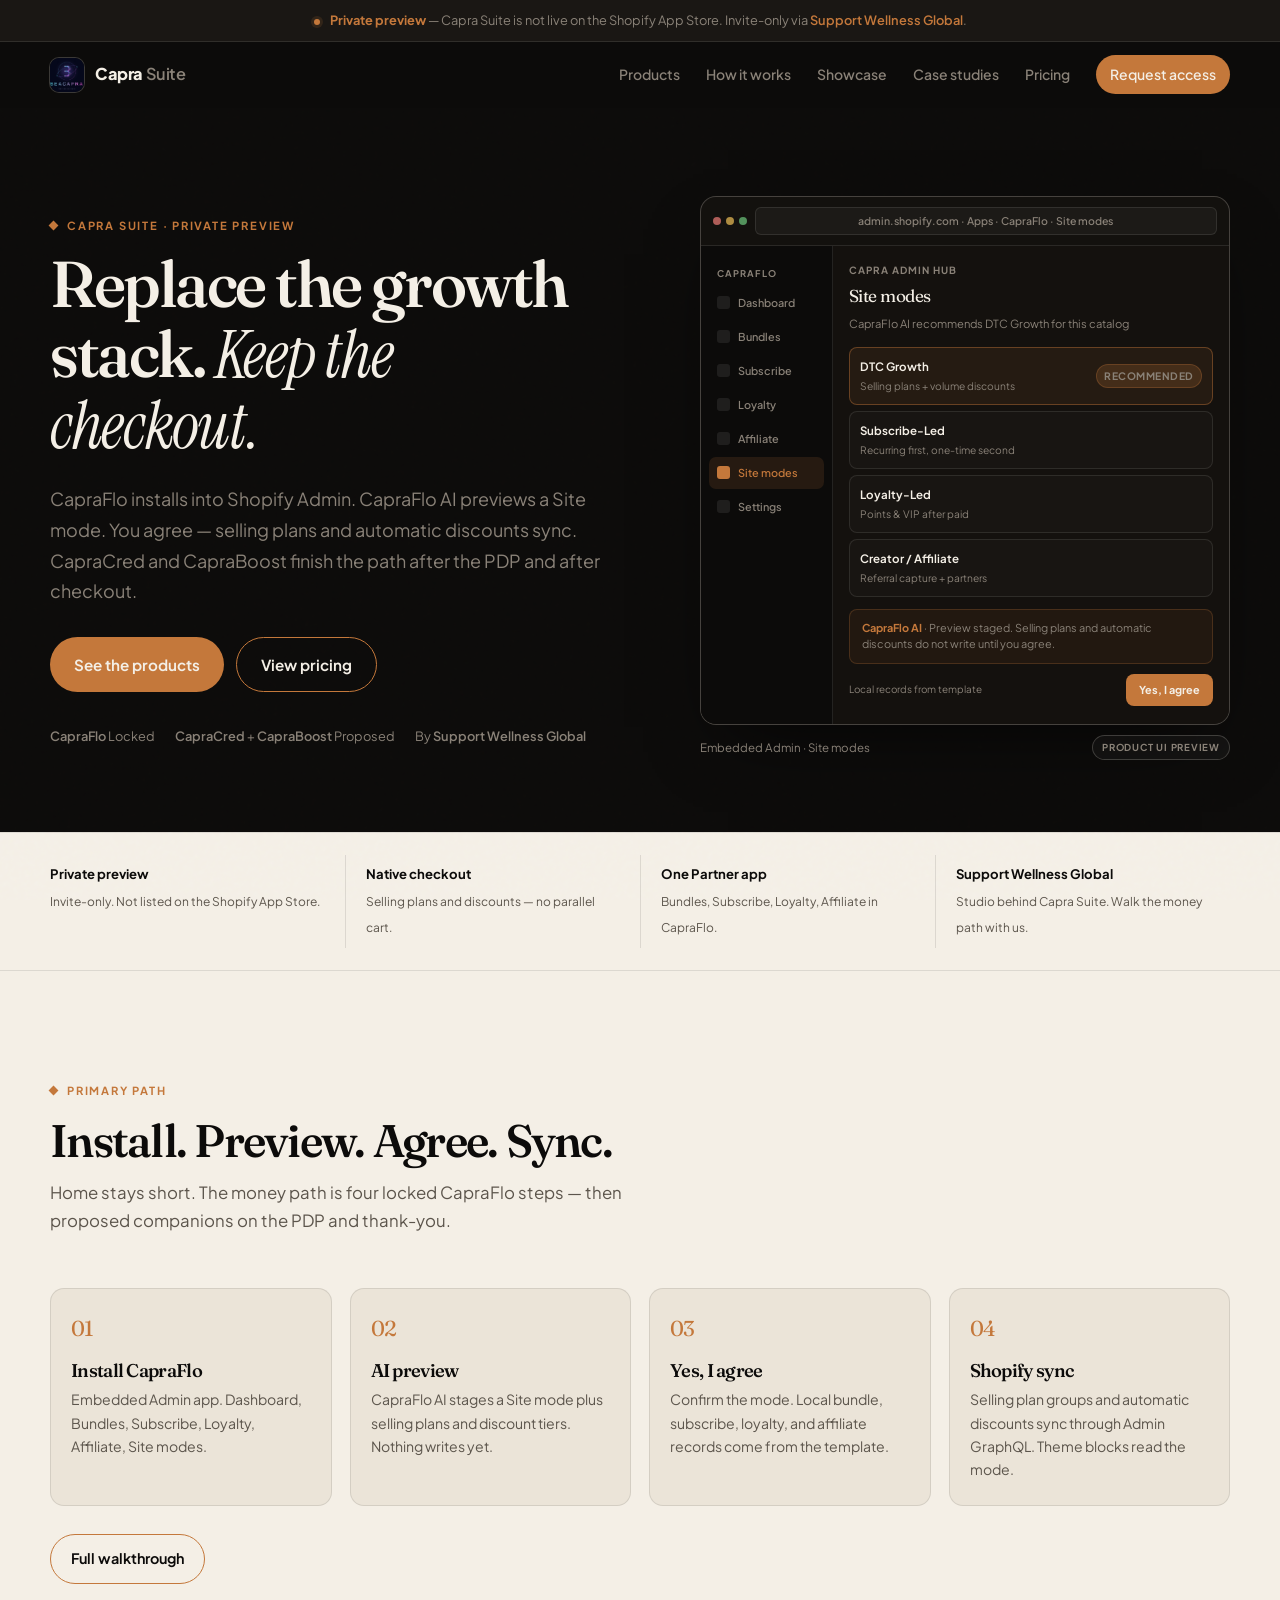
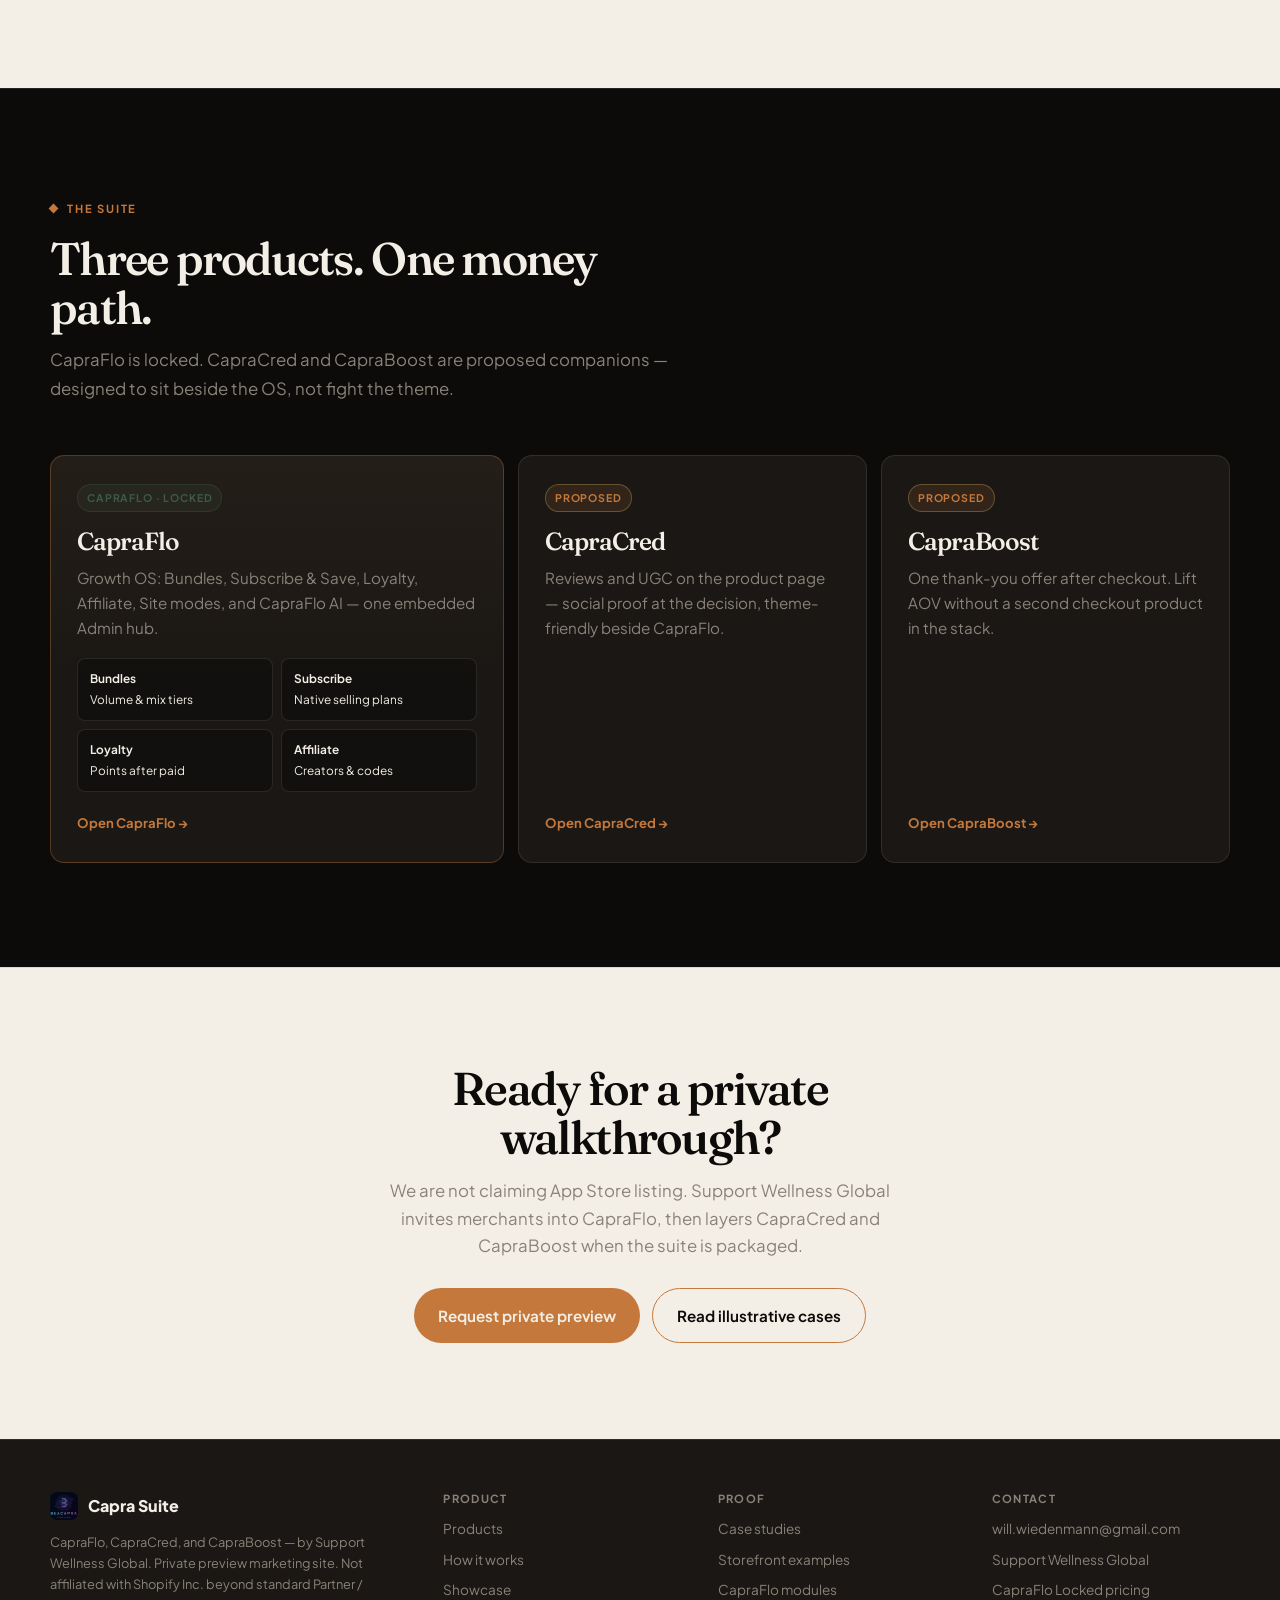
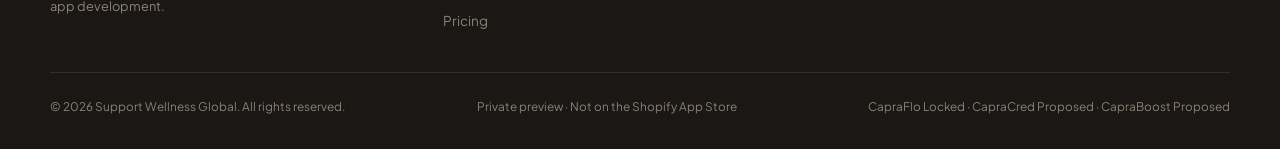
==== commit 14a95234: "Apply Capra Ink color system across the marketing site. Lock tokens to warm ink/bone/copper, drop in" ====
--- a/index.html
+++ b/index.html
@@ -112,7 +112,7 @@
     </div>
   </section>
 
-  <section class="trust">
+  <section class="trust on-bone">
     <div class="container trust-row">
       <div class="trust-item">
         <b>Private preview</b>
@@ -133,7 +133,7 @@
     </div>
   </section>
 
-  <section class="section">
+  <section class="section on-bone">
     <div class="container">
       <div class="section-head">
         <div class="eyebrow">Primary path</div>
@@ -202,7 +202,7 @@
     </div>
   </section>
 
-  <section class="cta-band">
+  <section class="cta-band on-bone">
     <div class="container">
       <h2>Ready for a private walkthrough?</h2>
       <p>We are not claiming App Store listing. Support Wellness Global invites merchants into CapraFlo, then layers CapraCred and CapraBoost when the suite is packaged.</p>
--- a/styles.css
+++ b/styles.css
@@ -1,25 +1,19 @@
 :root {
-  --bg: #0b0b0d;
-  --bg-elev: #101014;
-  --paper: #15151a;
-  --paper-2: #1b1b22;
-  --paper-3: #22222b;
-  --line: rgba(236, 230, 220, 0.08);
-  --line-strong: rgba(236, 230, 220, 0.16);
-  --ink: #f4f0e8;
-  --ink-2: #b8b3aa;
-  --ink-3: #827d74;
-  --indigo: #6b72e0;
-  --indigo-2: #9096ee;
-  --violet: #8578dc;
-  --gold: #c9b896;
-  --gold-soft: rgba(201, 184, 150, 0.14);
-  --mint: #5ec9a6;
-  --mint-soft: rgba(94, 201, 166, 0.12);
-  --mint-line: rgba(94, 201, 166, 0.32);
-  --amber: #d4b36a;
-  --amber-soft: rgba(212, 179, 106, 0.14);
-  --rose: #d9898c;
+  --ink: #0c0b0a;
+  --ink-2: #1a1714;
+  --bone: #f4efe6;
+  --bone-2: #ebe4d8;
+  --copper: #c4783b;
+  --copper-deep: #9a5a28;
+  --moss: #3d5a45;
+  --muted: #8a8278;
+  --muted-on-bone: #5c554c;
+  --line: rgba(244, 239, 230, 0.10);
+  --line-strong: rgba(244, 239, 230, 0.20);
+  --line-ink: rgba(12, 11, 10, 0.10);
+  --line-ink-strong: rgba(12, 11, 10, 0.18);
+  --copper-soft: rgba(196, 120, 59, 0.14);
+  --moss-soft: rgba(61, 90, 69, 0.16);
   --display: "Fraunces", "Iowan Old Style", Georgia, serif;
   --serif: "Instrument Serif", Georgia, serif;
   --sans: "Plus Jakarta Sans", ui-sans-serif, system-ui, sans-serif;
@@ -29,12 +23,12 @@
   --max: 1180px;
   --wide: 1280px;
   --ease: cubic-bezier(0.22, 1, 0.36, 1);
-  --shop-bg: #f6f1ea;
-  --shop-ink: #1c1714;
-  --shop-muted: #6d655c;
-  --shop-accent: #3d3a78;
-  --shop-line: rgba(28, 23, 20, 0.1);
-  --shop-card: #fffdf9;
+  --shop-bg: #f4efe6;
+  --shop-ink: #0c0b0a;
+  --shop-muted: #5c554c;
+  --shop-accent: #c4783b;
+  --shop-line: rgba(12, 11, 10, 0.1);
+  --shop-card: #fffaf3;
 }
 
 *, *::before, *::after { box-sizing: border-box; margin: 0; padding: 0; }
@@ -43,8 +37,8 @@
 
 body {
   font-family: var(--sans);
-  background: var(--bg);
-  color: var(--ink);
+  background: var(--ink);
+  color: var(--bone);
   line-height: 1.65;
   -webkit-font-smoothing: antialiased;
   -moz-osx-font-smoothing: grayscale;
@@ -63,16 +57,17 @@
 }
 
 body.nav-open { overflow: hidden; }
-
-a { color: var(--indigo-2); text-decoration: none; transition: color 0.2s var(--ease); }
-a:hover { color: var(--gold); }
+body.nav-open .preview-banner { visibility: hidden; }
+
+a { color: var(--copper); text-decoration: none; transition: color 0.2s var(--ease); }
+a:hover { color: var(--copper-deep); }
 img { max-width: 100%; display: block; }
 button { font-family: inherit; cursor: pointer; border: none; background: none; color: inherit; }
 ul, ol { list-style: none; }
 code { font-family: var(--mono); }
 
 :focus-visible {
-  outline: 2px solid var(--indigo-2);
+  outline: 2px solid var(--copper);
   outline-offset: 3px;
 }
 
@@ -81,8 +76,8 @@
   left: 16px;
   top: -40px;
   z-index: 400;
-  background: var(--ink);
-  color: var(--bg);
+  background: var(--bone);
+  color: var(--ink);
   padding: 8px 12px;
   border-radius: 6px;
   font-size: 0.8rem;
@@ -101,14 +96,14 @@
   font-weight: 700;
   letter-spacing: 0.16em;
   text-transform: uppercase;
-  color: var(--gold);
+  color: var(--copper);
   margin-bottom: 16px;
 }
 .eyebrow::before {
   content: "";
   width: 7px;
   height: 7px;
-  background: var(--gold);
+  background: var(--copper);
   transform: rotate(45deg);
 }
 
@@ -118,17 +113,17 @@
   font-optical-sizing: auto;
   letter-spacing: -0.038em;
   line-height: 1.08;
-  color: var(--ink);
+  color: var(--bone);
 }
 .serif-italic { font-family: var(--serif); font-style: italic; font-weight: 400; letter-spacing: -0.02em; }
-.muted { color: var(--ink-2); }
-.lead { font-size: 1.125rem; color: var(--ink-2); max-width: 38rem; line-height: 1.7; }
+.muted { color: var(--muted); }
+.lead { font-size: 1.125rem; color: var(--muted); max-width: 38rem; line-height: 1.7; }
 
 .section { padding: 104px 0; position: relative; z-index: 1; }
 .section-tight { padding: 72px 0; position: relative; z-index: 1; }
 .section-head { max-width: 640px; margin-bottom: 52px; }
 .section-head h2 { font-size: clamp(2rem, 3.6vw, 2.85rem); margin-bottom: 14px; }
-.section-head .sub { color: var(--ink-2); font-size: 1.05rem; line-height: 1.7; }
+.section-head .sub { color: var(--muted); font-size: 1.05rem; line-height: 1.7; }
 .section-head.center { margin-left: auto; margin-right: auto; text-align: center; }
 .section-head.center .eyebrow { justify-content: center; }
 
@@ -137,38 +132,35 @@
 .preview-banner {
   position: relative;
   z-index: 200;
-  background: #12110f;
+  background: #1a1714;
   border-bottom: 1px solid var(--line);
   padding: 10px 20px;
   text-align: center;
   font-size: 0.8rem;
-  color: var(--ink-2);
-}
-.preview-banner strong { color: var(--gold); font-weight: 700; }
-.preview-banner a { color: var(--indigo-2); font-weight: 600; }
+  color: var(--muted);
+}
+.preview-banner strong { color: var(--copper); font-weight: 700; }
+.preview-banner a { color: var(--copper); font-weight: 600; }
 .live-dot {
   display: inline-block;
   width: 6px;
   height: 6px;
   border-radius: 50%;
-  background: var(--gold);
+  background: var(--copper);
   margin-right: 8px;
   vertical-align: middle;
-  box-shadow: 0 0 0 3px var(--gold-soft);
+  box-shadow: 0 0 0 3px var(--copper-soft);
 }
 
 .nav {
   position: sticky;
   top: 0;
   z-index: 100;
-  backdrop-filter: blur(20px) saturate(1.2);
-  -webkit-backdrop-filter: blur(20px) saturate(1.2);
-  background: rgba(11, 11, 13, 0.72);
+  background: #0c0b0a;
   border-bottom: 1px solid transparent;
 }
 .nav.is-scrolled {
   border-bottom-color: var(--line);
-  background: rgba(11, 11, 13, 0.92);
 }
 .nav-inner {
   display: flex;
@@ -183,7 +175,7 @@
   display: flex;
   align-items: center;
   gap: 11px;
-  color: var(--ink) !important;
+  color: var(--bone) !important;
   font-weight: 800;
   font-size: 1.02rem;
   letter-spacing: -0.03em;
@@ -195,11 +187,11 @@
   object-fit: cover;
   box-shadow: 0 0 0 1px var(--line-strong);
 }
-.brand-em { font-weight: 600; color: var(--ink-2); margin-left: 0.18em; }
+.brand-em { font-weight: 600; color: var(--muted); margin-left: 0.18em; }
 .nav-links { display: flex; align-items: center; gap: 26px; }
-.nav-links a { color: var(--ink-3); font-size: 0.875rem; font-weight: 550; }
+.nav-links a { color: var(--muted); font-size: 0.875rem; font-weight: 550; }
 .nav-links a:hover,
-.nav-links a[aria-current="page"] { color: var(--ink); }
+.nav-links a[aria-current="page"] { color: var(--bone); }
 .nav-toggle {
   display: none;
   width: 40px;
@@ -213,7 +205,7 @@
   left: 11px;
   right: 11px;
   height: 1.5px;
-  background: var(--ink);
+  background: var(--bone);
   transition: transform 0.2s var(--ease), top 0.2s;
 }
 .nav-toggle span:first-child { top: 15px; }
@@ -235,17 +227,17 @@
 }
 .btn:hover { transform: translateY(-1px); }
 .btn-primary {
-  background: var(--ink);
-  color: #111113 !important;
+  background: var(--copper);
+  color: var(--bone) !important;
   box-shadow: none;
 }
-.btn-primary:hover { background: #fff; color: #111113 !important; }
+.btn-primary:hover { background: var(--copper-deep); color: var(--bone) !important; }
 .btn-ghost {
   background: transparent;
-  color: var(--ink) !important;
-  border: 1px solid var(--line-strong);
-}
-.btn-ghost:hover { border-color: var(--gold); color: var(--ink) !important; }
+  color: var(--bone) !important;
+  border: 1px solid var(--copper);
+}
+.btn-ghost:hover { background: var(--copper-soft); color: var(--bone) !important; }
 .btn-sm { padding: 8px 14px; font-size: 0.8125rem; }
 .btn-lg { padding: 14px 24px; font-size: 0.95rem; }
 
@@ -260,13 +252,13 @@
   padding: 4px 9px;
   border-radius: 999px;
   border: 1px solid var(--line-strong);
-  color: var(--ink-2);
+  color: var(--muted);
   background: rgba(255, 255, 255, 0.03);
 }
-.tag-lock { color: var(--mint); border-color: var(--mint-line); background: var(--mint-soft); }
-.tag-prop { color: var(--amber); border-color: rgba(212, 179, 106, 0.32); background: var(--amber-soft); }
-.tag-suite { color: var(--indigo-2); border-color: rgba(107, 114, 224, 0.32); background: rgba(107, 114, 224, 0.1); }
-.tag-illust { color: var(--gold); border-color: rgba(201, 184, 150, 0.3); background: var(--gold-soft); }
+.tag-lock { color: var(--moss); border-color: rgba(61, 90, 69, 0.35); background: var(--moss-soft); }
+.tag-prop { color: var(--copper); border-color: rgba(212, 179, 106, 0.32); background: var(--copper-soft); }
+.tag-suite { color: var(--copper); border-color: rgba(196, 120, 59, 0.32); background: rgba(196, 120, 59, 0.1); }
+.tag-illust { color: var(--copper); border-color: rgba(201, 184, 150, 0.3); background: var(--copper-soft); }
 
 .hero { position: relative; padding: 88px 0 72px; overflow: hidden; }
 .hero-grid {
@@ -287,9 +279,9 @@
   flex-wrap: wrap;
   gap: 8px 20px;
   font-size: 0.8rem;
-  color: var(--ink-3);
-}
-.hero-meta strong { color: var(--ink-2); font-weight: 600; }
+  color: var(--muted);
+}
+.hero-meta strong { color: var(--muted); font-weight: 600; }
 
 .page-hero { padding: 72px 0 28px; }
 .page-hero h1 { font-size: clamp(2.4rem, 4.8vw, 3.6rem); margin-bottom: 18px; max-width: 16ch; }
@@ -314,10 +306,10 @@
   display: block;
   font-size: 0.82rem;
   font-weight: 700;
-  color: var(--ink);
+  color: var(--bone);
   margin-bottom: 2px;
 }
-.trust-item span { font-size: 0.75rem; color: var(--ink-3); }
+.trust-item span { font-size: 0.75rem; color: var(--muted); }
 
 .steps {
   display: grid;
@@ -328,18 +320,18 @@
   padding: 22px 20px 24px;
   border: 1px solid var(--line);
   border-radius: var(--radius);
-  background: var(--paper);
+  background: var(--ink-2);
   min-height: 100%;
 }
 .step-num {
   font-family: var(--display);
   font-size: 1.35rem;
-  color: var(--gold);
+  color: var(--copper);
   margin-bottom: 14px;
   letter-spacing: -0.04em;
 }
 .step h3 { font-size: 1.15rem; margin-bottom: 8px; }
-.step p { font-size: 0.88rem; color: var(--ink-2); }
+.step p { font-size: 0.88rem; color: var(--muted); }
 
 .prod-home {
   display: grid;
@@ -352,7 +344,7 @@
   padding: 28px 26px;
   border: 1px solid var(--line);
   border-radius: var(--radius);
-  background: var(--paper);
+  background: var(--ink-2);
   color: inherit !important;
   transition: border-color 0.2s, transform 0.2s var(--ease);
   min-height: 280px;
@@ -363,17 +355,17 @@
   color: inherit !important;
 }
 .prod-tile.featured {
-  background: linear-gradient(180deg, #1a1a24 0%, var(--paper) 55%);
-  border-color: rgba(107, 114, 224, 0.28);
+  background: linear-gradient(180deg, #241e18 0%, var(--ink-2) 55%);
+  border-color: rgba(196, 120, 59, 0.35);
 }
 .prod-tile .tag { margin-bottom: 16px; align-self: flex-start; }
 .prod-tile h3 { font-size: 1.55rem; margin-bottom: 10px; }
-.prod-tile p { color: var(--ink-2); font-size: 0.95rem; flex: 1; }
+.prod-tile p { color: var(--muted); font-size: 0.95rem; flex: 1; }
 .prod-tile .more {
   margin-top: 20px;
   font-size: 0.82rem;
   font-weight: 700;
-  color: var(--gold);
+  color: var(--copper);
 }
 .mini-grid { display: grid; grid-template-columns: 1fr 1fr; gap: 8px; margin-top: 18px; }
 .mini-chip {
@@ -383,7 +375,7 @@
   border: 1px solid var(--line);
   font-size: 0.74rem;
 }
-.mini-chip b { display: block; color: var(--ink); font-weight: 650; margin-bottom: 2px; }
+.mini-chip b { display: block; color: var(--bone); font-weight: 650; margin-bottom: 2px; }
 
 .cta-band {
   border-top: 1px solid var(--line);
@@ -398,7 +390,7 @@
   margin-right: auto;
 }
 .cta-band p {
-  color: var(--ink-2);
+  color: var(--muted);
   max-width: 34rem;
   margin: 0 auto 28px;
   font-size: 1.05rem;
@@ -408,7 +400,7 @@
 .footer {
   border-top: 1px solid var(--line);
   padding: 52px 0 32px;
-  background: var(--bg-elev);
+  background: var(--ink-2);
   position: relative;
   z-index: 1;
 }
@@ -424,23 +416,23 @@
   gap: 10px;
   font-weight: 800;
   font-size: 1rem;
-  color: var(--ink);
+  color: var(--bone);
   margin-bottom: 12px;
 }
 .footer-brand img { width: 28px; height: 28px; border-radius: 7px; object-fit: cover; }
-.footer-copy { font-size: 0.8rem; color: var(--ink-3); max-width: 320px; line-height: 1.65; }
+.footer-copy { font-size: 0.8rem; color: var(--muted); max-width: 320px; line-height: 1.65; }
 .footer h4 {
   font-family: var(--sans);
   font-size: 0.7rem;
   font-weight: 700;
   letter-spacing: 0.12em;
   text-transform: uppercase;
-  color: var(--ink-3);
+  color: var(--muted);
   margin-bottom: 14px;
 }
 .footer-links { display: flex; flex-direction: column; gap: 8px; }
-.footer-links a { color: var(--ink-2); font-size: 0.85rem; }
-.footer-links a:hover { color: var(--ink); }
+.footer-links a { color: var(--muted); font-size: 0.85rem; }
+.footer-links a:hover { color: var(--bone); }
 .footer-bottom {
   display: flex;
   flex-wrap: wrap;
@@ -449,12 +441,12 @@
   padding-top: 24px;
   border-top: 1px solid var(--line);
   font-size: 0.74rem;
-  color: var(--ink-3);
+  color: var(--muted);
 }
 
 /* Device frames */
 .frame {
-  background: var(--paper);
+  background: var(--ink-2);
   border: 1px solid var(--line-strong);
   border-radius: 16px;
   overflow: hidden;
@@ -483,7 +475,7 @@
   flex: 1;
   text-align: center;
   font-size: 0.66rem;
-  color: var(--ink-3);
+  color: var(--muted);
   font-weight: 550;
   background: rgba(255, 255, 255, 0.04);
   border-radius: 6px;
@@ -497,25 +489,25 @@
   gap: 10px;
   margin-top: 10px;
   font-size: 0.72rem;
-  color: var(--ink-3);
+  color: var(--muted);
 }
 .preview-cap .tag { font-size: 0.6rem; }
 
 .phone {
   width: min(100%, 320px);
   margin-inline: auto;
-  background: #0e0e10;
-  border: 1px solid var(--line-strong);
+  background: #3a3128;
+  border: 1px solid rgba(236, 230, 220, 0.22);
   border-radius: 28px;
-  padding: 10px;
+  padding: 12px 10px 14px;
   box-shadow: 0 30px 70px -28px rgba(0, 0, 0, 0.7);
 }
 .phone-notch {
-  width: 92px;
-  height: 16px;
+  width: 96px;
+  height: 18px;
   border-radius: 0 0 12px 12px;
-  background: #0e0e10;
-  margin: -10px auto 8px;
+  background: #1a1714;
+  margin: -12px auto 10px;
 }
 .phone-screen {
   border-radius: 20px;
@@ -527,19 +519,19 @@
   display: grid;
   grid-template-columns: 132px 1fr;
   min-height: 360px;
-  background: #121216;
+  background: #14110e;
 }
 .admin-rail {
   border-right: 1px solid var(--line);
   padding: 12px 8px;
-  background: #0e0e12;
+  background: #0c0b0a;
 }
 .admin-rail .side-label {
   font-size: 0.58rem;
   font-weight: 700;
   letter-spacing: 0.12em;
   text-transform: uppercase;
-  color: var(--ink-3);
+  color: var(--muted);
   padding: 8px 8px 6px;
 }
 .nav-item {
@@ -549,13 +541,13 @@
   padding: 7px 8px;
   border-radius: 7px;
   font-size: 0.68rem;
-  color: var(--ink-3);
+  color: var(--muted);
   font-weight: 550;
   margin-bottom: 2px;
 }
 .nav-item.active {
-  background: rgba(107, 114, 224, 0.14);
-  color: var(--indigo-2);
+  background: rgba(196, 120, 59, 0.14);
+  color: var(--copper);
 }
 .nav-item .ico {
   width: 13px;
@@ -564,13 +556,13 @@
   background: rgba(255, 255, 255, 0.08);
   flex-shrink: 0;
 }
-.nav-item.active .ico { background: var(--indigo); }
+.nav-item.active .ico { background: var(--copper); }
 .admin-main { padding: 16px 16px 18px; }
 .admin-kicker {
   font-size: 0.62rem;
   letter-spacing: 0.1em;
   text-transform: uppercase;
-  color: var(--ink-3);
+  color: var(--muted);
   font-weight: 700;
   margin-bottom: 4px;
 }
@@ -580,7 +572,7 @@
   letter-spacing: -0.03em;
   margin-bottom: 4px;
 }
-.admin-sub { font-size: 0.7rem; color: var(--ink-3); margin-bottom: 14px; }
+.admin-sub { font-size: 0.7rem; color: var(--muted); margin-bottom: 14px; }
 
 .mode-list { display: grid; gap: 6px; }
 .mode-row {
@@ -595,11 +587,11 @@
   font-size: 0.72rem;
 }
 .mode-row.on {
-  border-color: rgba(107, 114, 224, 0.42);
-  background: rgba(107, 114, 224, 0.1);
-}
-.mode-row b { display: block; color: var(--ink); font-weight: 650; }
-.mode-row span { color: var(--ink-3); font-size: 0.64rem; }
+  border-color: rgba(196, 120, 59, 0.42);
+  background: rgba(196, 120, 59, 0.1);
+}
+.mode-row b { display: block; color: var(--bone); font-weight: 650; }
+.mode-row span { color: var(--muted); font-size: 0.64rem; }
 .pill {
   font-size: 0.56rem;
   font-weight: 700;
@@ -607,22 +599,22 @@
   text-transform: uppercase;
   padding: 3px 7px;
   border-radius: 999px;
-  background: rgba(107, 114, 224, 0.2);
-  color: var(--indigo-2);
-  border: 1px solid rgba(144, 150, 238, 0.28);
+  background: rgba(196, 120, 59, 0.2);
+  color: var(--copper);
+  border: 1px solid rgba(196, 120, 59, 0.28);
   white-space: nowrap;
 }
 .ai-note {
   margin-top: 12px;
   padding: 10px 12px;
   border-radius: 8px;
-  border: 1px solid rgba(107, 114, 224, 0.24);
-  background: rgba(107, 114, 224, 0.08);
+  border: 1px solid rgba(196, 120, 59, 0.24);
+  background: rgba(196, 120, 59, 0.08);
   font-size: 0.68rem;
-  color: var(--ink-2);
+  color: var(--muted);
   line-height: 1.5;
 }
-.ai-note strong { color: var(--indigo-2); }
+.ai-note strong { color: var(--copper); }
 .agree-row {
   margin-top: 10px;
   display: flex;
@@ -635,15 +627,15 @@
   border-radius: 8px;
   font-size: 0.68rem;
   font-weight: 700;
-  background: var(--ink);
-  color: #111;
-}
-.agree-row .hint { font-size: 0.62rem; color: var(--ink-3); }
+  background: var(--copper);
+  color: var(--bone);
+}
+.agree-row .hint { font-size: 0.62rem; color: var(--muted); }
 
 .table-mini { width: 100%; border-collapse: collapse; font-size: 0.68rem; }
 .table-mini th {
   text-align: left;
-  color: var(--ink-3);
+  color: var(--muted);
   font-weight: 650;
   padding: 6px 8px;
   border-bottom: 1px solid var(--line);
@@ -651,10 +643,10 @@
 .table-mini td {
   padding: 8px;
   border-bottom: 1px solid var(--line);
-  color: var(--ink-2);
-}
-.table-mini td:first-child { color: var(--ink); font-weight: 600; }
-.status-ok { color: var(--mint); font-weight: 650; }
+  color: var(--muted);
+}
+.table-mini td:first-child { color: var(--bone); font-weight: 600; }
+.status-ok { color: var(--moss); font-weight: 650; }
 
 .toggle {
   width: 28px;
@@ -664,7 +656,7 @@
   position: relative;
   flex-shrink: 0;
 }
-.toggle.on { background: var(--indigo); }
+.toggle.on { background: var(--copper); }
 .toggle::after {
   content: "";
   position: absolute;
@@ -673,7 +665,7 @@
   width: 12px;
   height: 12px;
   border-radius: 50%;
-  background: #fff;
+  background: var(--bone);
 }
 .toggle.on::after { left: 14px; }
 
@@ -681,10 +673,10 @@
   margin-top: 10px;
   padding: 8px 10px;
   border-radius: 8px;
-  background: var(--mint-soft);
-  border: 1px solid var(--mint-line);
+  background: var(--moss-soft);
+  border: 1px solid rgba(61, 90, 69, 0.35);
   font-size: 0.66rem;
-  color: var(--mint);
+  color: var(--moss);
   font-weight: 650;
 }
 
@@ -713,13 +705,6 @@
   border: 1px solid var(--shop-line);
   position: relative;
   overflow: hidden;
-}
-.shop-media::after {
-  content: "";
-  position: absolute;
-  inset: 18% 28%;
-  border: 1px solid rgba(255, 255, 255, 0.28);
-  border-radius: 40% 40% 46% 46%;
 }
 .shop-name { font-family: var(--display); font-size: 1.05rem; letter-spacing: -0.03em; line-height: 1.15; }
 .shop-price { font-size: 0.82rem; font-weight: 700; color: var(--shop-accent); margin: 4px 0 10px; }
@@ -838,7 +823,7 @@
 .shop-beauty .shop-media { background: url("assets/serum.svg") center / 70% no-repeat, linear-gradient(160deg, #e8cfc4 0%, #c9897c 55%, #8a4b4a 100%); }
 .shop-supp { --shop-bg: #eef3ee; --shop-ink: #1c241d; --shop-muted: #5f6d60; --shop-accent: #2f6a4a; --shop-card: #f7fbf7; --shop-line: rgba(28, 36, 29, 0.1); }
 .shop-supp .shop-media { background: url("assets/capsule.svg") center / 80% no-repeat, linear-gradient(160deg, #c9dcc9 0%, #6fa07a 60%, #2f6a4a 100%); }
-.shop-fashion { --shop-bg: #f3f1ec; --shop-ink: #161513; --shop-muted: #6b675f; --shop-accent: #2c2a28; --shop-card: #fffcf7; --shop-line: rgba(22, 21, 19, 0.1); }
+.shop-fashion { --shop-bg: #f3f1ec; --shop-ink: #161513; --shop-muted: #6b675f; --shop-accent: #c4783b; --shop-card: #fffcf7; --shop-line: rgba(22, 21, 19, 0.1); }
 .shop-fashion .shop-media { background: url("assets/garment.svg") center / 75% no-repeat, linear-gradient(160deg, #ddd6c8 0%, #8a8478 55%, #2c2a28 100%); }
 .shop-coffee { --shop-bg: #f3ece4; --shop-ink: #211812; --shop-muted: #6e5b4d; --shop-accent: #6b3a22; --shop-card: #fff8f0; --shop-line: rgba(33, 24, 18, 0.1); }
 .shop-coffee .shop-media { background: url("assets/bag.svg") center / 70% no-repeat, linear-gradient(160deg, #d8c2a6 0%, #8a5a38 55%, #3b2416 100%); }
@@ -856,11 +841,11 @@
   padding: 7px 12px;
   border-radius: 999px;
   border: 1px solid var(--line);
-  color: var(--ink-2);
+  color: var(--muted);
   font-size: 0.78rem;
   font-weight: 600;
 }
-.jump a:hover { color: var(--ink); border-color: var(--line-strong); }
+.jump a:hover { color: var(--bone); border-color: var(--line-strong); }
 
 .product-block { padding: 80px 0; border-top: 1px solid var(--line); }
 .product-block .intro {
@@ -871,7 +856,7 @@
   margin-bottom: 40px;
 }
 .product-block h2 { font-size: clamp(2rem, 3.4vw, 2.7rem); margin: 10px 0 14px; }
-.prose p { color: var(--ink-2); margin-bottom: 14px; }
+.prose p { color: var(--muted); margin-bottom: 14px; }
 .prose h3 { font-size: 1.25rem; margin: 22px 0 8px; }
 
 .walk {
@@ -882,7 +867,7 @@
 }
 .walk-note {
   font-size: 0.82rem;
-  color: var(--ink-2);
+  color: var(--muted);
   margin-bottom: 12px;
 }
 
@@ -890,7 +875,7 @@
 .acc-item {
   border: 1px solid var(--line);
   border-radius: var(--radius);
-  background: var(--paper);
+  background: var(--ink-2);
   overflow: hidden;
 }
 .acc-item.is-open { border-color: var(--line-strong); }
@@ -904,7 +889,7 @@
   padding: 20px 22px;
 }
 .acc-trigger h3 { font-size: 1.25rem; }
-.acc-trigger small { display: block; color: var(--ink-3); font-size: 0.78rem; font-weight: 500; margin-top: 4px; font-family: var(--sans); letter-spacing: 0; }
+.acc-trigger small { display: block; color: var(--muted); font-size: 0.78rem; font-weight: 500; margin-top: 4px; font-family: var(--sans); letter-spacing: 0; }
 .acc-plus {
   width: 28px;
   height: 28px;
@@ -917,7 +902,7 @@
 .acc-plus::after {
   content: "";
   position: absolute;
-  background: var(--ink);
+  background: var(--bone);
   left: 7px;
   right: 7px;
   top: 13px;
@@ -947,14 +932,14 @@
   justify-content: center;
   font-family: var(--display);
   font-size: 1.25rem;
-  background: var(--paper);
+  background: var(--ink-2);
   border: 1px solid var(--line-strong);
-  color: var(--gold);
+  color: var(--copper);
 }
 .flow-copy h3 { font-size: 1.3rem; margin-bottom: 8px; }
-.flow-copy p { color: var(--ink-2); font-size: 0.95rem; max-width: 520px; margin-bottom: 12px; }
+.flow-copy p { color: var(--muted); font-size: 0.95rem; max-width: 520px; margin-bottom: 12px; }
 .flow-visual {
-  background: var(--paper);
+  background: var(--ink-2);
   border: 1px solid var(--line);
   border-radius: 12px;
   padding: 14px;
@@ -971,15 +956,15 @@
   font-size: 0.72rem;
 }
 .fv-row:last-child { margin-bottom: 0; }
-.fv-row b { color: var(--ink); display: block; }
-.fv-row span { color: var(--ink-3); font-size: 0.64rem; }
+.fv-row b { color: var(--bone); display: block; }
+.fv-row span { color: var(--muted); font-size: 0.64rem; }
 .fv-ico {
   width: 28px;
   height: 28px;
   border-radius: 7px;
   flex-shrink: 0;
-  background: rgba(107, 114, 224, 0.16);
-  border: 1px solid rgba(144, 150, 238, 0.25);
+  background: rgba(196, 120, 59, 0.16);
+  border: 1px solid rgba(196, 120, 59, 0.25);
 }
 
 /* Showcase */
@@ -992,7 +977,7 @@
   align-items: end;
 }
 .show-head h2 { font-size: clamp(1.8rem, 3vw, 2.3rem); }
-.show-head p { color: var(--ink-2); }
+.show-head p { color: var(--muted); }
 .show-stage {
   display: grid;
   grid-template-columns: 0.9fr 1fr 0.9fr;
@@ -1004,13 +989,13 @@
 .notice {
   padding: 14px 16px;
   border-radius: 10px;
-  border: 1px solid rgba(201, 184, 150, 0.28);
-  background: var(--gold-soft);
-  color: var(--ink-2);
+  border: 1px solid rgba(196, 120, 59, 0.28);
+  background: var(--copper-soft);
+  color: var(--muted);
   font-size: 0.88rem;
   margin-bottom: 36px;
 }
-.notice strong { color: var(--gold); }
+.notice strong { color: var(--copper); }
 .compare-wrap { overflow-x: auto; margin: 20px 0 8px; }
 .compare {
   width: 100%;
@@ -1027,13 +1012,13 @@
   font-size: 0.7rem;
   letter-spacing: 0.08em;
   text-transform: uppercase;
-  color: var(--ink-3);
-  font-weight: 700;
-}
-.compare td { color: var(--ink-2); }
-.compare td:first-child { color: var(--ink); font-weight: 600; }
-.compare .win { color: var(--mint); font-weight: 700; }
-.compare .lose { color: var(--rose); }
+  color: var(--muted);
+  font-weight: 700;
+}
+.compare td { color: var(--muted); }
+.compare td:first-child { color: var(--bone); font-weight: 600; }
+.compare .win { color: var(--moss); font-weight: 700; }
+.compare .lose { color: #8a4a42; }
 
 .case { padding: 56px 0; border-top: 1px solid var(--line); }
 .case-grid {
@@ -1051,11 +1036,11 @@
   padding: 16px;
   border: 1px solid var(--line);
   border-radius: 12px;
-  background: var(--paper);
-}
-.metric .label { font-size: 0.68rem; color: var(--ink-3); text-transform: uppercase; letter-spacing: 0.08em; font-weight: 700; }
-.metric .before { font-size: 0.78rem; color: var(--rose); margin-top: 8px; }
-.metric .after { font-family: var(--display); font-size: 1.55rem; letter-spacing: -0.03em; color: var(--ink); }
+  background: var(--ink-2);
+}
+.metric .label { font-size: 0.68rem; color: var(--muted); text-transform: uppercase; letter-spacing: 0.08em; font-weight: 700; }
+.metric .before { font-size: 0.78rem; color: #8a4a42; margin-top: 8px; }
+.metric .after { font-family: var(--display); font-size: 1.55rem; letter-spacing: -0.03em; color: var(--bone); }
 
 /* Pricing */
 .pricing-wrap {
@@ -1065,7 +1050,7 @@
   margin-bottom: 36px;
 }
 .price-card {
-  background: var(--paper);
+  background: var(--ink-2);
   border: 1px solid var(--line);
   border-radius: 14px;
   padding: 22px 16px;
@@ -1073,8 +1058,8 @@
   flex-direction: column;
 }
 .price-card.popular {
-  border-color: rgba(201, 184, 150, 0.4);
-  background: linear-gradient(180deg, rgba(201, 184, 150, 0.08) 0%, var(--paper) 40%);
+  border-color: rgba(196, 120, 59, 0.45);
+  background: linear-gradient(180deg, rgba(196, 120, 59, 0.12) 0%, var(--ink-2) 42%);
   position: relative;
 }
 .pop-badge {
@@ -1088,11 +1073,11 @@
   text-transform: uppercase;
   padding: 3px 10px;
   border-radius: 999px;
-  background: var(--ink);
-  color: #111;
+  background: var(--copper);
+  color: var(--bone);
   white-space: nowrap;
 }
-.price-card .tier { font-size: 0.8rem; font-weight: 700; color: var(--ink-2); margin-bottom: 8px; }
+.price-card .tier { font-size: 0.8rem; font-weight: 700; color: var(--muted); margin-bottom: 8px; }
 .price-card .amount {
   font-family: var(--display);
   font-size: 2rem;
@@ -1100,11 +1085,11 @@
   line-height: 1;
 }
 .price-card .amount .cur { font-size: 1.05rem; vertical-align: top; }
-.price-card .period { font-size: 0.72rem; color: var(--ink-3); margin: 6px 0 16px; }
+.price-card .period { font-size: 0.72rem; color: var(--muted); margin: 6px 0 16px; }
 .price-card ul { flex: 1; display: flex; flex-direction: column; gap: 7px; margin-bottom: 18px; }
 .price-card li {
   font-size: 0.75rem;
-  color: var(--ink-2);
+  color: var(--muted);
   padding-left: 14px;
   position: relative;
 }
@@ -1116,7 +1101,7 @@
   width: 6px;
   height: 6px;
   border-radius: 50%;
-  background: var(--gold);
+  background: var(--copper);
 }
 .price-card .cta {
   display: block;
@@ -1126,19 +1111,20 @@
   font-size: 0.78rem;
   font-weight: 650;
   border: 1px solid var(--line-strong);
-  color: var(--ink) !important;
-}
-.price-card .cta:hover { border-color: var(--gold); }
-.price-card.popular .cta { background: var(--ink); color: #111 !important; border: none; }
+  color: var(--bone) !important;
+}
+.price-card .cta:hover { border-color: var(--copper); color: var(--bone) !important; }
+.price-card.popular .cta { background: var(--copper); color: var(--bone) !important; border: none; }
+.price-card.popular .cta:hover { background: var(--copper-deep); }
 
 .proposed-note {
   text-align: center;
   padding: 16px 22px;
   border-radius: 12px;
-  background: var(--paper);
+  background: var(--ink-2);
   border: 1px solid var(--line);
   font-size: 0.9rem;
-  color: var(--ink-2);
+  color: var(--muted);
   margin-bottom: 48px;
   max-width: 720px;
   margin-left: auto;
@@ -1156,32 +1142,32 @@
   border-radius: 14px;
   padding: 24px;
   border: 1px solid var(--line);
-  background: var(--paper);
-}
-.stack-box.winner { border-color: rgba(201, 184, 150, 0.4); }
+  background: var(--ink-2);
+}
+.stack-box.winner { border-color: rgba(196, 120, 59, 0.4); }
 .stack-label {
   font-size: 0.66rem;
   font-weight: 700;
   letter-spacing: 0.1em;
   text-transform: uppercase;
-  color: var(--ink-3);
+  color: var(--muted);
   margin-bottom: 6px;
 }
-.stack-sub { font-size: 0.8rem; color: var(--ink-2); margin-bottom: 14px; }
+.stack-sub { font-size: 0.8rem; color: var(--muted); margin-bottom: 14px; }
 .stack-total {
   font-family: var(--display);
   font-size: 2.3rem;
   letter-spacing: -0.04em;
   margin-bottom: 16px;
 }
-.stack-box.winner .stack-total { color: var(--gold); }
-.stack-box.loser .stack-total { color: var(--rose); }
+.stack-box.winner .stack-total { color: var(--copper); }
+.stack-box.loser .stack-total { color: #8a4a42; }
 .stack-box ul { display: flex; flex-direction: column; gap: 8px; }
 .stack-box li {
   display: flex;
   justify-content: space-between;
   font-size: 0.8rem;
-  color: var(--ink-2);
+  color: var(--muted);
   padding-bottom: 8px;
   border-bottom: 1px solid var(--line);
 }
@@ -1191,7 +1177,7 @@
 .surf-card {
   padding: 20px 16px;
   border-radius: 12px;
-  background: var(--paper);
+  background: var(--ink-2);
   border: 1px solid var(--line);
 }
 .surf-card h3 {
@@ -1201,7 +1187,7 @@
   font-weight: 700;
   letter-spacing: -0.02em;
 }
-.surf-card p { font-size: 0.75rem; color: var(--ink-3); line-height: 1.5; }
+.surf-card p { font-size: 0.75rem; color: var(--muted); line-height: 1.5; }
 .surf-card code {
   display: inline-block;
   margin-top: 8px;
@@ -1210,7 +1196,7 @@
   border-radius: 4px;
   background: rgba(0, 0, 0, 0.35);
   border: 1px solid var(--line);
-  color: var(--indigo-2);
+  color: var(--copper);
 }
 
 .agency-inner {
@@ -1220,7 +1206,7 @@
   align-items: center;
 }
 .agency-card {
-  background: var(--paper);
+  background: var(--ink-2);
   border: 1px solid var(--line);
   border-radius: 16px;
   padding: 24px;
@@ -1235,7 +1221,7 @@
   font-size: 0.85rem;
 }
 .ac-row:last-child { border-bottom: none; }
-.ac-row span:first-child { color: var(--ink-3); }
+.ac-row span:first-child { color: var(--muted); }
 
 .faq { display: grid; gap: 0; max-width: 720px; }
 .faq dt {
@@ -1244,10 +1230,134 @@
   font-size: 0.95rem;
 }
 .faq dd {
-  color: var(--ink-2);
+  color: var(--muted);
   font-size: 0.9rem;
   padding: 6px 0 18px;
   border-bottom: 1px solid var(--line);
+}
+
+/* Bone sections — paper panels on the ink page */
+.on-bone {
+  background: var(--bone);
+  color: var(--ink);
+}
+.on-bone h1,
+.on-bone h2,
+.on-bone h3,
+.on-bone h4,
+.on-bone .display { color: var(--ink); }
+.on-bone .lead,
+.on-bone .sub,
+.on-bone .muted,
+.on-bone .prose p,
+.on-bone .walk-note,
+.on-bone .show-head p,
+.on-bone .flow-copy p,
+.on-bone .step p,
+.on-bone .cta-band p,
+.on-bone .faq dd { color: var(--muted-on-bone); }
+.on-bone .eyebrow { color: var(--copper); }
+.on-bone .eyebrow::before { background: var(--copper); }
+.on-bone a:not(.btn):not(.prod-tile) { color: var(--copper-deep); }
+.on-bone a:not(.btn):not(.prod-tile):hover { color: var(--copper); }
+.on-bone .btn-ghost {
+  color: var(--ink) !important;
+  border-color: var(--copper);
+}
+.on-bone .btn-ghost:hover {
+  background: var(--copper-soft);
+  color: var(--ink) !important;
+}
+.on-bone .btn-primary {
+  background: var(--copper);
+  color: var(--bone) !important;
+}
+.on-bone .btn-primary:hover { background: var(--copper-deep); color: var(--bone) !important; }
+.on-bone .hairline,
+.on-bone { border-color: var(--line-ink); }
+.on-bone .step,
+.on-bone .prod-tile,
+.on-bone .acc-item,
+.on-bone .price-card,
+.on-bone .metric,
+.on-bone .surf-card,
+.on-bone .agency-card,
+.on-bone .stack-box,
+.on-bone .flow-visual,
+.on-bone .flow-num,
+.on-bone .proposed-note,
+.on-bone .notice {
+  background: var(--bone-2);
+  border-color: var(--line-ink);
+  color: var(--ink);
+}
+.on-bone .prod-tile { color: var(--ink) !important; }
+.on-bone .prod-tile:hover { color: var(--ink) !important; border-color: var(--line-ink-strong); }
+.on-bone .prod-tile.featured {
+  background: linear-gradient(180deg, #f7efe3 0%, var(--bone-2) 55%);
+  border-color: rgba(196, 120, 59, 0.35);
+}
+.on-bone .prod-tile p,
+.on-bone .step p,
+.on-bone .price-card .tier,
+.on-bone .price-card li,
+.on-bone .price-card .period,
+.on-bone .stack-sub,
+.on-bone .surf-card p,
+.on-bone .acc-trigger small { color: var(--muted-on-bone); }
+.on-bone .mini-chip {
+  background: rgba(12, 11, 10, 0.04);
+  border-color: var(--line-ink);
+}
+.on-bone .mini-chip b,
+.on-bone .fv-row b,
+.on-bone .metric .after,
+.on-bone .compare td:first-child,
+.on-bone .price-card .amount,
+.on-bone .stack-total { color: var(--ink); }
+.on-bone .fv-row {
+  background: rgba(12, 11, 10, 0.03);
+  border-color: var(--line-ink);
+}
+.on-bone .acc-plus { border-color: var(--line-ink-strong); }
+.on-bone .acc-plus::before,
+.on-bone .acc-plus::after { background: var(--ink); }
+.on-bone .price-card .cta {
+  border-color: var(--line-ink-strong);
+  color: var(--ink) !important;
+}
+.on-bone .price-card.popular .cta {
+  background: var(--copper);
+  color: var(--bone) !important;
+}
+.on-bone .price-card.popular {
+  background: linear-gradient(180deg, rgba(196, 120, 59, 0.12) 0%, var(--bone-2) 42%);
+  border-color: rgba(196, 120, 59, 0.4);
+}
+.on-bone .jump a {
+  border-color: var(--line-ink);
+  color: var(--muted-on-bone);
+}
+.on-bone .jump a:hover { color: var(--ink); border-color: var(--line-ink-strong); }
+.on-bone .tag {
+  background: rgba(12, 11, 10, 0.04);
+  border-color: var(--line-ink-strong);
+}
+.on-bone .preview-cap { color: var(--muted-on-bone); }
+.on-bone .compare th,
+.on-bone .compare td { border-bottom-color: var(--line-ink); color: var(--muted-on-bone); }
+.on-bone .ac-row { border-bottom-color: var(--line-ink); }
+.on-bone .ac-row span:first-child { color: var(--muted-on-bone); }
+.on-bone .faq dd { border-bottom-color: var(--line-ink); }
+.on-bone .notice { color: var(--muted-on-bone); }
+.on-bone.trust,
+.on-bone .trust-item { border-color: var(--line-ink); }
+.on-bone .trust-item b { color: var(--ink); }
+.on-bone .trust-item span { color: var(--muted-on-bone); }
+.on-bone code {
+  background: rgba(12, 11, 10, 0.06);
+  border-color: var(--line-ink);
+  color: var(--copper-deep);
 }
 
 @media (max-width: 1100px) {
@@ -1270,23 +1380,27 @@
   .trust-row { grid-template-columns: 1fr 1fr; }
   .trust-item { border-left: none; border-top: 1px solid var(--line); padding: 12px 0; }
   .trust-item:nth-child(-n+2) { border-top: none; }
-  .nav-toggle { display: block; }
+  .nav-toggle { display: block; position: relative; z-index: 2; }
   .nav-links {
     display: none;
     position: absolute;
-    top: 100%;
     left: 0;
     right: 0;
+    top: 100%;
+    z-index: 1;
     flex-direction: column;
     align-items: stretch;
+    justify-content: flex-start;
     gap: 0;
-    padding: 12px 20px 20px;
-    background: rgba(11, 11, 13, 0.97);
+    padding: 8px 24px 32px;
+    background: #0c0b0a;
+    min-height: calc(100dvh - 100%);
+    overflow-y: auto;
     border-bottom: 1px solid var(--line);
   }
   .nav-links.is-open { display: flex; }
-  .nav-links a { padding: 12px 0; border-bottom: 1px solid var(--line); }
-  .nav-links a.btn { margin-top: 12px; border-bottom: none; }
+  .nav-links a { padding: 14px 0; border-bottom: 1px solid var(--line); font-size: 1.05rem; }
+  .nav-links a.btn { margin-top: 20px; border-bottom: none; }
   .admin { grid-template-columns: 1fr; }
   .admin-rail { display: none; }
   .flow-step { grid-template-columns: 44px 1fr; gap: 16px; }
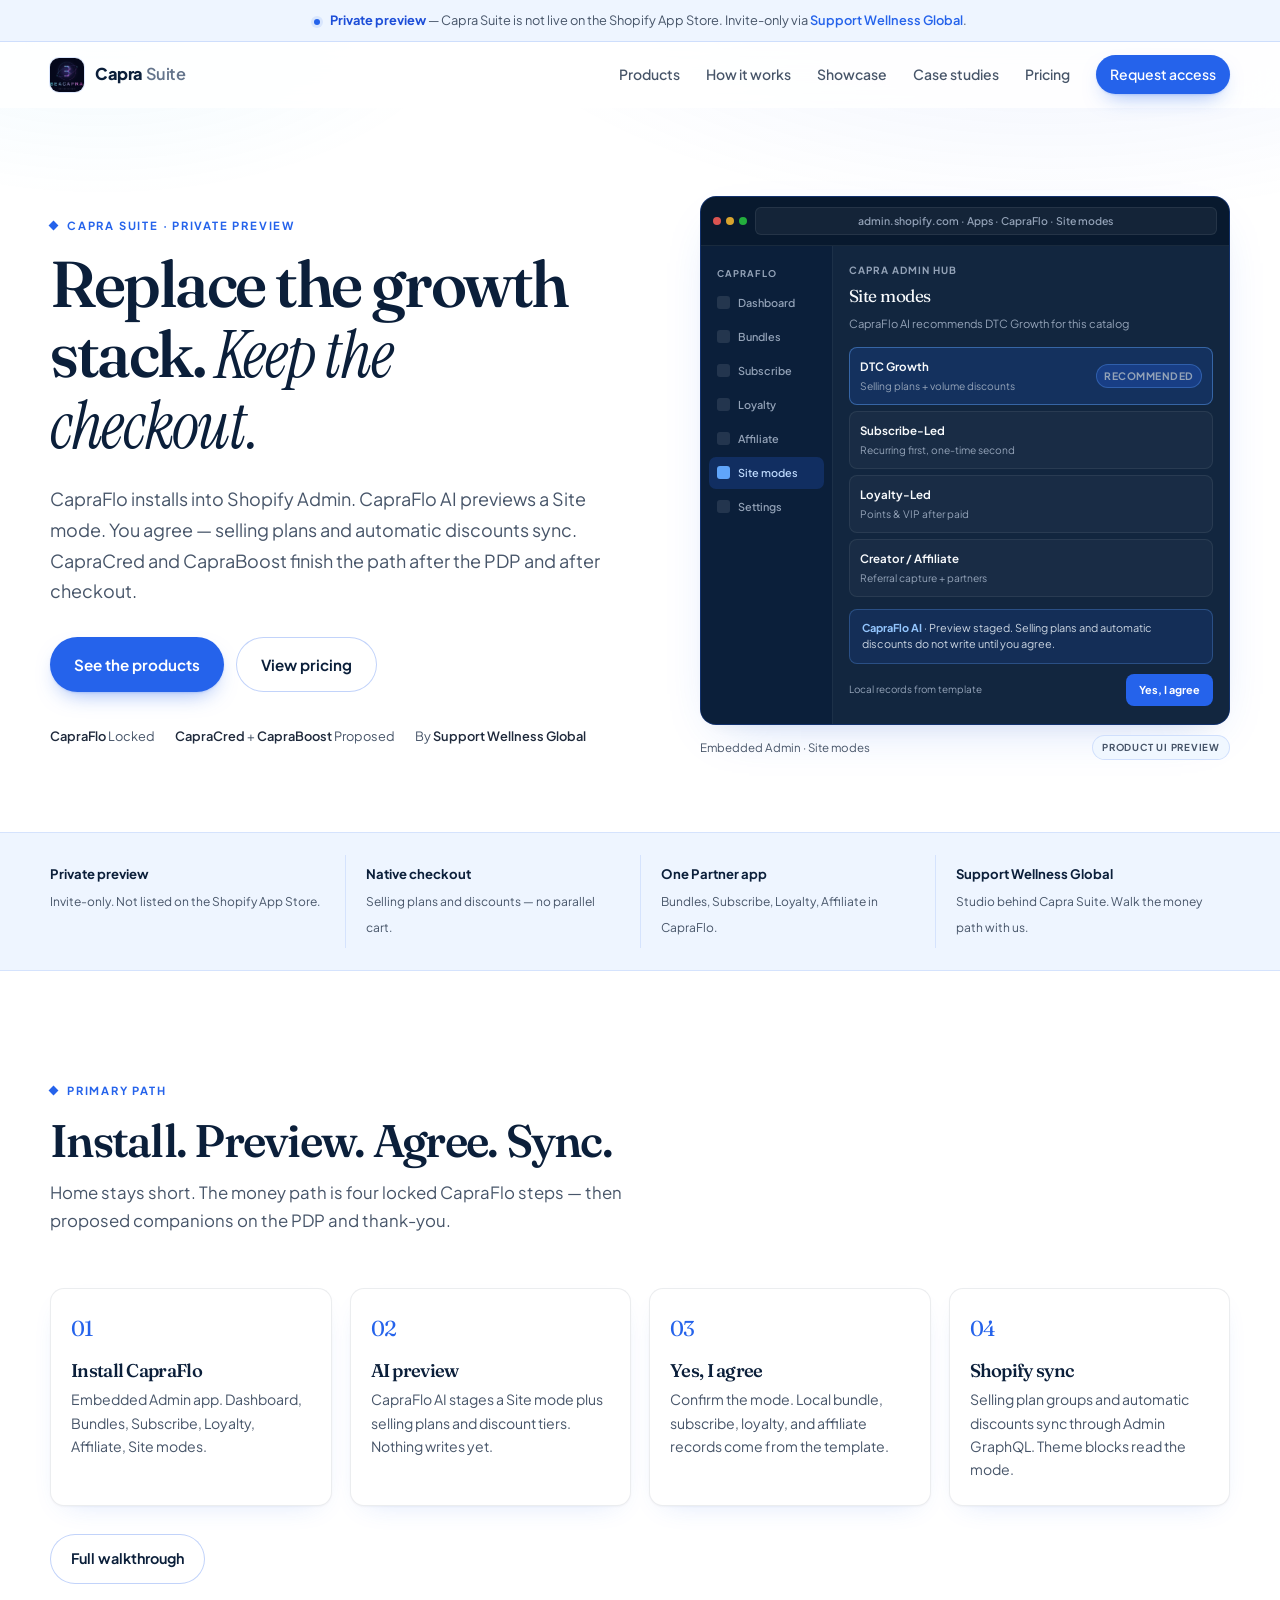
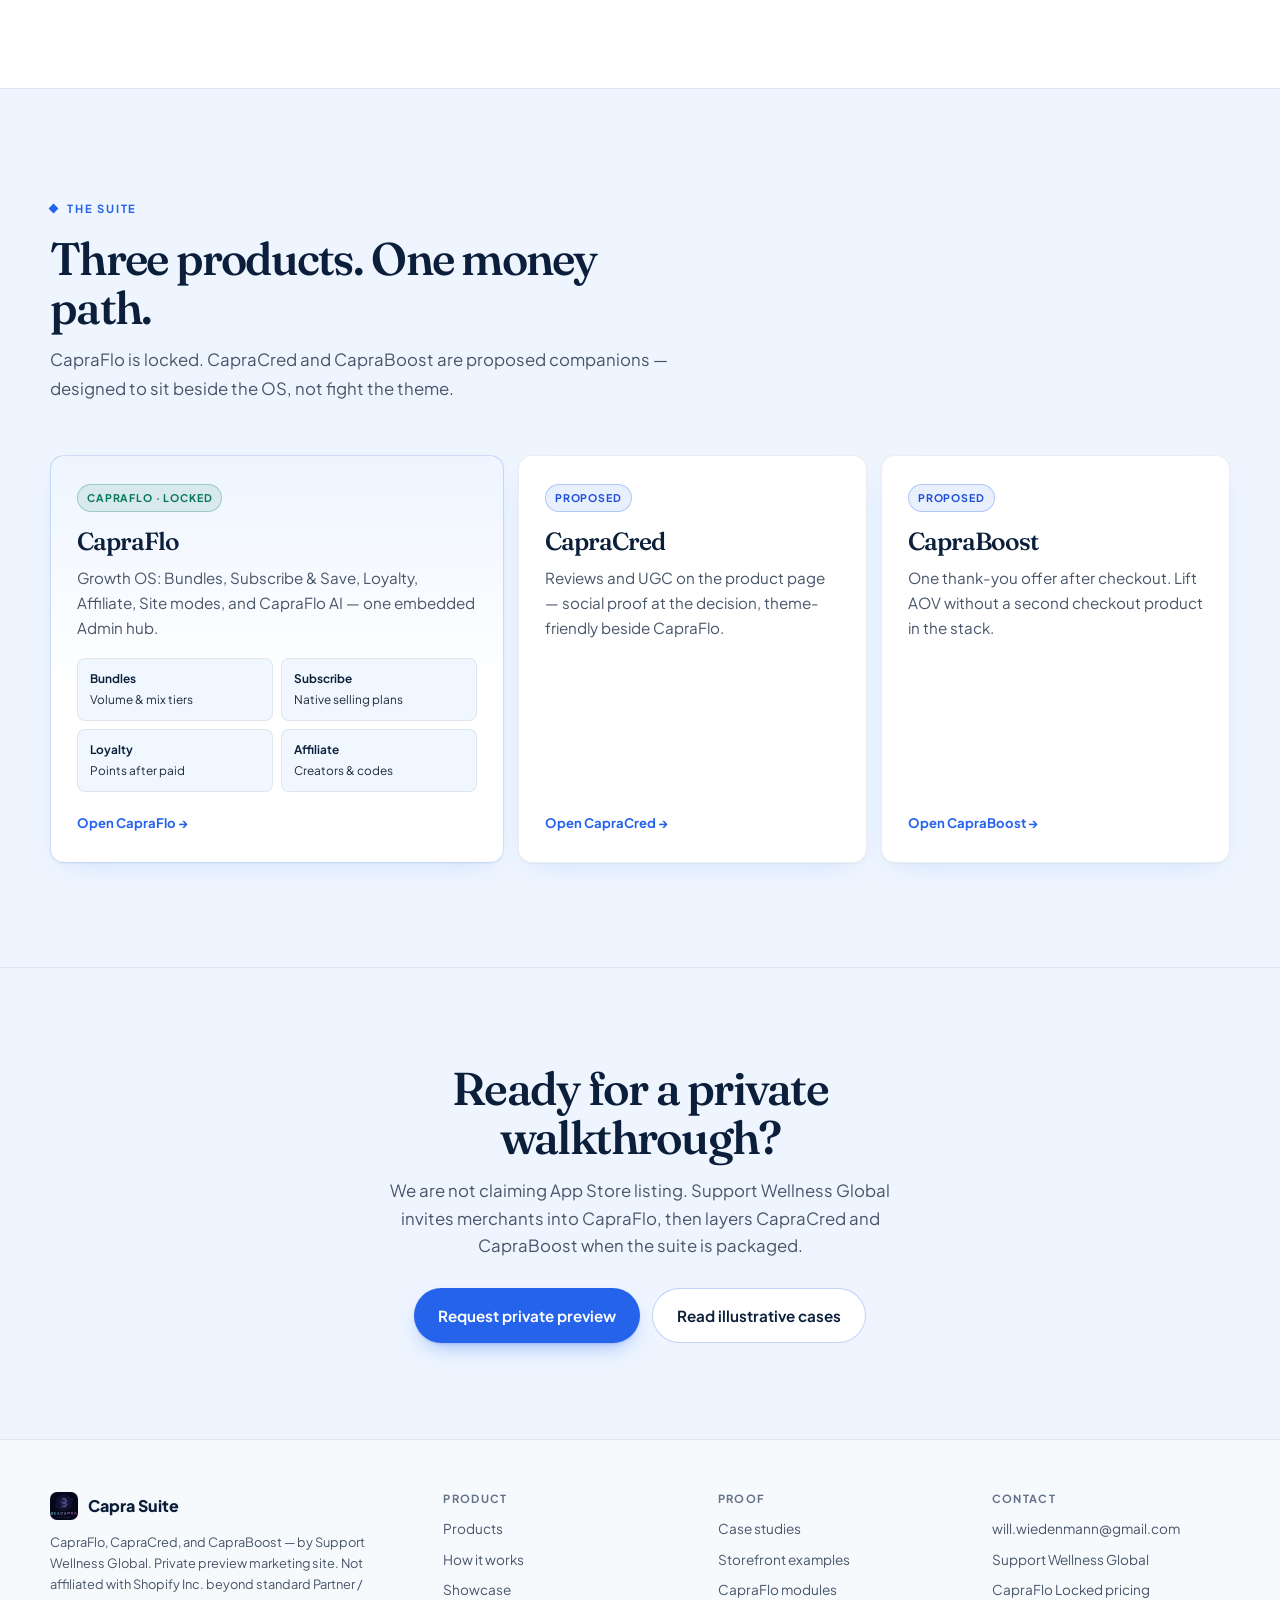
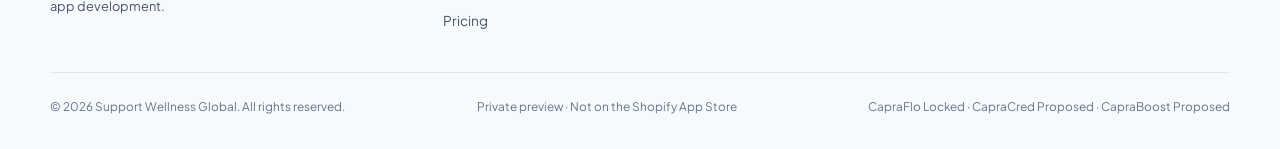
==== commit 1caca683: "Restyle CapraFlo.com to a light white/blue palette. Replaces Capra Ink (ink/bone/copper/moss) with a" ====
--- a/index.html
+++ b/index.html
@@ -112,7 +112,7 @@
     </div>
   </section>
 
-  <section class="trust on-bone">
+  <section class="trust on-sky">
     <div class="container trust-row">
       <div class="trust-item">
         <b>Private preview</b>
@@ -133,7 +133,7 @@
     </div>
   </section>
 
-  <section class="section on-bone">
+  <section class="section">
     <div class="container">
       <div class="section-head">
         <div class="eyebrow">Primary path</div>
@@ -166,7 +166,7 @@
     </div>
   </section>
 
-  <section class="section hairline">
+  <section class="section hairline on-sky">
     <div class="container">
       <div class="section-head">
         <div class="eyebrow">The suite</div>
@@ -202,7 +202,7 @@
     </div>
   </section>
 
-  <section class="cta-band on-bone">
+  <section class="cta-band on-sky">
     <div class="container">
       <h2>Ready for a private walkthrough?</h2>
       <p>We are not claiming App Store listing. Support Wellness Global invites merchants into CapraFlo, then layers CapraCred and CapraBoost when the suite is packaged.</p>
--- a/styles.css
+++ b/styles.css
@@ -1,19 +1,23 @@
 :root {
-  --ink: #0c0b0a;
-  --ink-2: #1a1714;
-  --bone: #f4efe6;
-  --bone-2: #ebe4d8;
-  --copper: #c4783b;
-  --copper-deep: #9a5a28;
-  --moss: #3d5a45;
-  --muted: #8a8278;
-  --muted-on-bone: #5c554c;
-  --line: rgba(244, 239, 230, 0.10);
-  --line-strong: rgba(244, 239, 230, 0.20);
-  --line-ink: rgba(12, 11, 10, 0.10);
-  --line-ink-strong: rgba(12, 11, 10, 0.18);
-  --copper-soft: rgba(196, 120, 59, 0.14);
-  --moss-soft: rgba(61, 90, 69, 0.16);
+  --bg: #ffffff;
+  --bg-soft: #f7fafc;
+  --sky: #eef5ff;
+  --sky-2: #f0f7ff;
+  --navy: #0b1f3a;
+  --slate: #1e293b;
+  --muted: #475569;
+  --muted-soft: #64748b;
+  --blue: #2563eb;
+  --blue-deep: #1d4ed8;
+  --blue-soft: rgba(37, 99, 235, 0.10);
+  --line: rgba(11, 31, 58, 0.08);
+  --line-strong: rgba(37, 99, 235, 0.16);
+  --ok: #047857;
+  --ok-soft: rgba(4, 120, 87, 0.10);
+  --lose: #b45309;
+  --card: #ffffff;
+  --shadow: 0 1px 2px rgba(11, 31, 58, 0.04), 0 10px 28px -16px rgba(37, 99, 235, 0.22);
+  --shadow-lg: 0 18px 50px -24px rgba(37, 99, 235, 0.28), 0 8px 20px -10px rgba(11, 31, 58, 0.08);
   --display: "Fraunces", "Iowan Old Style", Georgia, serif;
   --serif: "Instrument Serif", Georgia, serif;
   --sans: "Plus Jakarta Sans", ui-sans-serif, system-ui, sans-serif;
@@ -23,12 +27,12 @@
   --max: 1180px;
   --wide: 1280px;
   --ease: cubic-bezier(0.22, 1, 0.36, 1);
-  --shop-bg: #f4efe6;
-  --shop-ink: #0c0b0a;
-  --shop-muted: #5c554c;
-  --shop-accent: #c4783b;
-  --shop-line: rgba(12, 11, 10, 0.1);
-  --shop-card: #fffaf3;
+  --shop-bg: #f7fafc;
+  --shop-text: #0b1f3a;
+  --shop-muted: #475569;
+  --shop-accent: #2563eb;
+  --shop-line: rgba(11, 31, 58, 0.1);
+  --shop-card: #ffffff;
 }
 
 *, *::before, *::after { box-sizing: border-box; margin: 0; padding: 0; }
@@ -37,8 +41,8 @@
 
 body {
   font-family: var(--sans);
-  background: var(--ink);
-  color: var(--bone);
+  background: var(--bg);
+  color: var(--slate);
   line-height: 1.65;
   -webkit-font-smoothing: antialiased;
   -moz-osx-font-smoothing: grayscale;
@@ -51,23 +55,23 @@
   position: fixed;
   inset: 0;
   z-index: 0;
-  opacity: 0.35;
-  background-image: url("data:image/svg+xml,%3Csvg viewBox='0 0 200 200' xmlns='http://www.w3.org/2000/svg'%3E%3Cfilter id='n'%3E%3CfeTurbulence type='fractalNoise' baseFrequency='0.85' numOctaves='4' stitchTiles='stitch'/%3E%3C/filter%3E%3Crect width='100%25' height='100%25' filter='url(%23n)' opacity='0.55'/%3E%3C/svg%3E");
-  mix-blend-mode: overlay;
+  background:
+    radial-gradient(1100px 520px at 82% -8%, rgba(37, 99, 235, 0.10), transparent 56%),
+    radial-gradient(720px 380px at 8% 0%, rgba(14, 165, 233, 0.07), transparent 52%);
 }
 
 body.nav-open { overflow: hidden; }
 body.nav-open .preview-banner { visibility: hidden; }
 
-a { color: var(--copper); text-decoration: none; transition: color 0.2s var(--ease); }
-a:hover { color: var(--copper-deep); }
+a { color: var(--blue); text-decoration: none; transition: color 0.2s var(--ease); }
+a:hover { color: var(--blue-deep); }
 img { max-width: 100%; display: block; }
 button { font-family: inherit; cursor: pointer; border: none; background: none; color: inherit; }
 ul, ol { list-style: none; }
 code { font-family: var(--mono); }
 
 :focus-visible {
-  outline: 2px solid var(--copper);
+  outline: 2px solid var(--blue);
   outline-offset: 3px;
 }
 
@@ -76,8 +80,8 @@
   left: 16px;
   top: -40px;
   z-index: 400;
-  background: var(--bone);
-  color: var(--ink);
+  background: var(--navy);
+  color: #ffffff;
   padding: 8px 12px;
   border-radius: 6px;
   font-size: 0.8rem;
@@ -96,14 +100,14 @@
   font-weight: 700;
   letter-spacing: 0.16em;
   text-transform: uppercase;
-  color: var(--copper);
+  color: var(--blue);
   margin-bottom: 16px;
 }
 .eyebrow::before {
   content: "";
   width: 7px;
   height: 7px;
-  background: var(--copper);
+  background: var(--blue);
   transform: rotate(45deg);
 }
 
@@ -113,7 +117,7 @@
   font-optical-sizing: auto;
   letter-spacing: -0.038em;
   line-height: 1.08;
-  color: var(--bone);
+  color: var(--navy);
 }
 .serif-italic { font-family: var(--serif); font-style: italic; font-weight: 400; letter-spacing: -0.02em; }
 .muted { color: var(--muted); }
@@ -132,35 +136,38 @@
 .preview-banner {
   position: relative;
   z-index: 200;
-  background: #1a1714;
-  border-bottom: 1px solid var(--line);
+  background: var(--sky);
+  border-bottom: 1px solid var(--line-strong);
   padding: 10px 20px;
   text-align: center;
   font-size: 0.8rem;
   color: var(--muted);
 }
-.preview-banner strong { color: var(--copper); font-weight: 700; }
-.preview-banner a { color: var(--copper); font-weight: 600; }
+.preview-banner strong { color: var(--blue-deep); font-weight: 700; }
+.preview-banner a { color: var(--blue); font-weight: 600; }
 .live-dot {
   display: inline-block;
   width: 6px;
   height: 6px;
   border-radius: 50%;
-  background: var(--copper);
+  background: var(--blue);
   margin-right: 8px;
   vertical-align: middle;
-  box-shadow: 0 0 0 3px var(--copper-soft);
+  box-shadow: 0 0 0 3px var(--blue-soft);
 }
 
 .nav {
   position: sticky;
   top: 0;
   z-index: 100;
-  background: #0c0b0a;
+  background: rgba(255, 255, 255, 0.86);
+  backdrop-filter: saturate(1.2) blur(16px);
+  -webkit-backdrop-filter: saturate(1.2) blur(16px);
   border-bottom: 1px solid transparent;
 }
 .nav.is-scrolled {
   border-bottom-color: var(--line);
+  box-shadow: 0 1px 0 rgba(11, 31, 58, 0.04);
 }
 .nav-inner {
   display: flex;
@@ -175,7 +182,7 @@
   display: flex;
   align-items: center;
   gap: 11px;
-  color: var(--bone) !important;
+  color: var(--navy) !important;
   font-weight: 800;
   font-size: 1.02rem;
   letter-spacing: -0.03em;
@@ -187,11 +194,11 @@
   object-fit: cover;
   box-shadow: 0 0 0 1px var(--line-strong);
 }
-.brand-em { font-weight: 600; color: var(--muted); margin-left: 0.18em; }
+.brand-em { font-weight: 600; color: var(--muted-soft); margin-left: 0.18em; }
 .nav-links { display: flex; align-items: center; gap: 26px; }
 .nav-links a { color: var(--muted); font-size: 0.875rem; font-weight: 550; }
 .nav-links a:hover,
-.nav-links a[aria-current="page"] { color: var(--bone); }
+.nav-links a[aria-current="page"] { color: var(--navy); }
 .nav-toggle {
   display: none;
   width: 40px;
@@ -205,7 +212,7 @@
   left: 11px;
   right: 11px;
   height: 1.5px;
-  background: var(--bone);
+  background: var(--navy);
   transition: transform 0.2s var(--ease), top 0.2s;
 }
 .nav-toggle span:first-child { top: 15px; }
@@ -227,17 +234,21 @@
 }
 .btn:hover { transform: translateY(-1px); }
 .btn-primary {
-  background: var(--copper);
-  color: var(--bone) !important;
-  box-shadow: none;
-}
-.btn-primary:hover { background: var(--copper-deep); color: var(--bone) !important; }
+  background: var(--blue);
+  color: #ffffff !important;
+  box-shadow: 0 1px 2px rgba(37, 99, 235, 0.18), 0 10px 22px -10px rgba(37, 99, 235, 0.55);
+}
+.btn-primary:hover { background: var(--blue-deep); color: #ffffff !important; }
 .btn-ghost {
-  background: transparent;
-  color: var(--bone) !important;
-  border: 1px solid var(--copper);
-}
-.btn-ghost:hover { background: var(--copper-soft); color: var(--bone) !important; }
+  background: #ffffff;
+  color: var(--navy) !important;
+  border: 1px solid rgba(37, 99, 235, 0.28);
+}
+.btn-ghost:hover {
+  background: var(--blue-soft);
+  border-color: var(--blue);
+  color: var(--blue-deep) !important;
+}
 .btn-sm { padding: 8px 14px; font-size: 0.8125rem; }
 .btn-lg { padding: 14px 24px; font-size: 0.95rem; }
 
@@ -253,12 +264,12 @@
   border-radius: 999px;
   border: 1px solid var(--line-strong);
   color: var(--muted);
-  background: rgba(255, 255, 255, 0.03);
-}
-.tag-lock { color: var(--moss); border-color: rgba(61, 90, 69, 0.35); background: var(--moss-soft); }
-.tag-prop { color: var(--copper); border-color: rgba(212, 179, 106, 0.32); background: var(--copper-soft); }
-.tag-suite { color: var(--copper); border-color: rgba(196, 120, 59, 0.32); background: rgba(196, 120, 59, 0.1); }
-.tag-illust { color: var(--copper); border-color: rgba(201, 184, 150, 0.3); background: var(--copper-soft); }
+  background: var(--sky-2);
+}
+.tag-lock { color: var(--ok); border-color: rgba(4, 120, 87, 0.28); background: var(--ok-soft); }
+.tag-prop { color: var(--blue-deep); border-color: rgba(37, 99, 235, 0.28); background: var(--blue-soft); }
+.tag-suite { color: var(--blue-deep); border-color: rgba(37, 99, 235, 0.28); background: rgba(37, 99, 235, 0.08); }
+.tag-illust { color: var(--blue); border-color: rgba(37, 99, 235, 0.22); background: var(--sky); }
 
 .hero { position: relative; padding: 88px 0 72px; overflow: hidden; }
 .hero-grid {
@@ -281,7 +292,7 @@
   font-size: 0.8rem;
   color: var(--muted);
 }
-.hero-meta strong { color: var(--muted); font-weight: 600; }
+.hero-meta strong { color: var(--slate); font-weight: 600; }
 
 .page-hero { padding: 72px 0 28px; }
 .page-hero h1 { font-size: clamp(2.4rem, 4.8vw, 3.6rem); margin-bottom: 18px; max-width: 16ch; }
@@ -306,7 +317,7 @@
   display: block;
   font-size: 0.82rem;
   font-weight: 700;
-  color: var(--bone);
+  color: var(--navy);
   margin-bottom: 2px;
 }
 .trust-item span { font-size: 0.75rem; color: var(--muted); }
@@ -320,13 +331,14 @@
   padding: 22px 20px 24px;
   border: 1px solid var(--line);
   border-radius: var(--radius);
-  background: var(--ink-2);
+  background: var(--card);
+  box-shadow: var(--shadow);
   min-height: 100%;
 }
 .step-num {
   font-family: var(--display);
   font-size: 1.35rem;
-  color: var(--copper);
+  color: var(--blue);
   margin-bottom: 14px;
   letter-spacing: -0.04em;
 }
@@ -344,19 +356,21 @@
   padding: 28px 26px;
   border: 1px solid var(--line);
   border-radius: var(--radius);
-  background: var(--ink-2);
+  background: var(--card);
+  box-shadow: var(--shadow);
   color: inherit !important;
-  transition: border-color 0.2s, transform 0.2s var(--ease);
+  transition: border-color 0.2s, transform 0.2s var(--ease), box-shadow 0.2s;
   min-height: 280px;
 }
 .prod-tile:hover {
   border-color: var(--line-strong);
   transform: translateY(-2px);
+  box-shadow: var(--shadow-lg);
   color: inherit !important;
 }
 .prod-tile.featured {
-  background: linear-gradient(180deg, #241e18 0%, var(--ink-2) 55%);
-  border-color: rgba(196, 120, 59, 0.35);
+  background: linear-gradient(180deg, var(--sky) 0%, #ffffff 58%);
+  border-color: rgba(37, 99, 235, 0.22);
 }
 .prod-tile .tag { margin-bottom: 16px; align-self: flex-start; }
 .prod-tile h3 { font-size: 1.55rem; margin-bottom: 10px; }
@@ -365,17 +379,17 @@
   margin-top: 20px;
   font-size: 0.82rem;
   font-weight: 700;
-  color: var(--copper);
+  color: var(--blue);
 }
 .mini-grid { display: grid; grid-template-columns: 1fr 1fr; gap: 8px; margin-top: 18px; }
 .mini-chip {
   padding: 10px 12px;
   border-radius: 8px;
-  background: rgba(0, 0, 0, 0.28);
+  background: var(--sky-2);
   border: 1px solid var(--line);
   font-size: 0.74rem;
 }
-.mini-chip b { display: block; color: var(--bone); font-weight: 650; margin-bottom: 2px; }
+.mini-chip b { display: block; color: var(--navy); font-weight: 650; margin-bottom: 2px; }
 
 .cta-band {
   border-top: 1px solid var(--line);
@@ -400,7 +414,7 @@
 .footer {
   border-top: 1px solid var(--line);
   padding: 52px 0 32px;
-  background: var(--ink-2);
+  background: var(--bg-soft);
   position: relative;
   z-index: 1;
 }
@@ -416,7 +430,7 @@
   gap: 10px;
   font-weight: 800;
   font-size: 1rem;
-  color: var(--bone);
+  color: var(--navy);
   margin-bottom: 12px;
 }
 .footer-brand img { width: 28px; height: 28px; border-radius: 7px; object-fit: cover; }
@@ -427,12 +441,12 @@
   font-weight: 700;
   letter-spacing: 0.12em;
   text-transform: uppercase;
-  color: var(--muted);
+  color: var(--muted-soft);
   margin-bottom: 14px;
 }
 .footer-links { display: flex; flex-direction: column; gap: 8px; }
 .footer-links a { color: var(--muted); font-size: 0.85rem; }
-.footer-links a:hover { color: var(--bone); }
+.footer-links a:hover { color: var(--navy); }
 .footer-bottom {
   display: flex;
   flex-wrap: wrap;
@@ -441,46 +455,47 @@
   padding-top: 24px;
   border-top: 1px solid var(--line);
   font-size: 0.74rem;
-  color: var(--muted);
-}
-
-/* Device frames */
+  color: var(--muted-soft);
+}
+
+/* Device frames — dark navy allowed only here for contrast */
 .frame {
-  background: var(--ink-2);
-  border: 1px solid var(--line-strong);
+  background: #0b1f3a;
+  color: #d7e3f4;
+  border: 1px solid rgba(37, 99, 235, 0.28);
   border-radius: 16px;
   overflow: hidden;
-  box-shadow: 0 30px 70px -28px rgba(0, 0, 0, 0.7);
+  box-shadow: var(--shadow-lg);
 }
 .frame-chrome {
   display: flex;
   align-items: center;
   gap: 8px;
   padding: 10px 12px;
-  border-bottom: 1px solid var(--line);
-  background: rgba(0, 0, 0, 0.28);
+  border-bottom: 1px solid rgba(226, 232, 240, 0.08);
+  background: rgba(7, 21, 38, 0.55);
 }
 .frame-dots { display: flex; gap: 5px; }
 .frame-dots i {
   width: 8px;
   height: 8px;
   border-radius: 50%;
-  background: rgba(255, 255, 255, 0.12);
+  background: rgba(255, 255, 255, 0.16);
   display: block;
 }
-.frame-dots i:nth-child(1) { background: #c96a66; opacity: 0.85; }
-.frame-dots i:nth-child(2) { background: #c9a24a; opacity: 0.85; }
-.frame-dots i:nth-child(3) { background: #5ea86a; opacity: 0.85; }
+.frame-dots i:nth-child(1) { background: #ff5f57; opacity: 0.85; }
+.frame-dots i:nth-child(2) { background: #febc2e; opacity: 0.85; }
+.frame-dots i:nth-child(3) { background: #28c840; opacity: 0.85; }
 .frame-url {
   flex: 1;
   text-align: center;
   font-size: 0.66rem;
-  color: var(--muted);
+  color: #94a3b8;
   font-weight: 550;
-  background: rgba(255, 255, 255, 0.04);
+  background: rgba(255, 255, 255, 0.05);
   border-radius: 6px;
   padding: 4px 10px;
-  border: 1px solid var(--line);
+  border: 1px solid rgba(226, 232, 240, 0.08);
 }
 .preview-cap {
   display: flex;
@@ -496,17 +511,17 @@
 .phone {
   width: min(100%, 320px);
   margin-inline: auto;
-  background: #3a3128;
-  border: 1px solid rgba(236, 230, 220, 0.22);
+  background: #0b1f3a;
+  border: 1px solid rgba(226, 232, 240, 0.18);
   border-radius: 28px;
   padding: 12px 10px 14px;
-  box-shadow: 0 30px 70px -28px rgba(0, 0, 0, 0.7);
+  box-shadow: var(--shadow-lg);
 }
 .phone-notch {
   width: 96px;
   height: 18px;
   border-radius: 0 0 12px 12px;
-  background: #1a1714;
+  background: #071526;
   margin: -12px auto 10px;
 }
 .phone-screen {
@@ -519,19 +534,20 @@
   display: grid;
   grid-template-columns: 132px 1fr;
   min-height: 360px;
-  background: #14110e;
+  background: #12263f;
+  color: #d7e3f4;
 }
 .admin-rail {
-  border-right: 1px solid var(--line);
+  border-right: 1px solid rgba(226, 232, 240, 0.08);
   padding: 12px 8px;
-  background: #0c0b0a;
+  background: #0b1f3a;
 }
 .admin-rail .side-label {
   font-size: 0.58rem;
   font-weight: 700;
   letter-spacing: 0.12em;
   text-transform: uppercase;
-  color: var(--muted);
+  color: #94a3b8;
   padding: 8px 8px 6px;
 }
 .nav-item {
@@ -541,28 +557,28 @@
   padding: 7px 8px;
   border-radius: 7px;
   font-size: 0.68rem;
-  color: var(--muted);
+  color: #94a3b8;
   font-weight: 550;
   margin-bottom: 2px;
 }
 .nav-item.active {
-  background: rgba(196, 120, 59, 0.14);
-  color: var(--copper);
+  background: rgba(37, 99, 235, 0.22);
+  color: #bfdbfe;
 }
 .nav-item .ico {
   width: 13px;
   height: 13px;
   border-radius: 3px;
-  background: rgba(255, 255, 255, 0.08);
+  background: rgba(255, 255, 255, 0.1);
   flex-shrink: 0;
 }
-.nav-item.active .ico { background: var(--copper); }
+.nav-item.active .ico { background: #60a5fa; }
 .admin-main { padding: 16px 16px 18px; }
 .admin-kicker {
   font-size: 0.62rem;
   letter-spacing: 0.1em;
   text-transform: uppercase;
-  color: var(--muted);
+  color: #94a3b8;
   font-weight: 700;
   margin-bottom: 4px;
 }
@@ -571,8 +587,9 @@
   font-size: 1.08rem;
   letter-spacing: -0.03em;
   margin-bottom: 4px;
-}
-.admin-sub { font-size: 0.7rem; color: var(--muted); margin-bottom: 14px; }
+  color: #f8fafc;
+}
+.admin-sub { font-size: 0.7rem; color: #94a3b8; margin-bottom: 14px; }
 
 .mode-list { display: grid; gap: 6px; }
 .mode-row {
@@ -582,16 +599,16 @@
   gap: 8px;
   padding: 9px 10px;
   border-radius: 8px;
-  border: 1px solid var(--line);
-  background: rgba(255, 255, 255, 0.02);
+  border: 1px solid rgba(226, 232, 240, 0.08);
+  background: rgba(255, 255, 255, 0.03);
   font-size: 0.72rem;
 }
 .mode-row.on {
-  border-color: rgba(196, 120, 59, 0.42);
-  background: rgba(196, 120, 59, 0.1);
-}
-.mode-row b { display: block; color: var(--bone); font-weight: 650; }
-.mode-row span { color: var(--muted); font-size: 0.64rem; }
+  border-color: rgba(96, 165, 250, 0.45);
+  background: rgba(37, 99, 235, 0.18);
+}
+.mode-row b { display: block; color: #f8fafc; font-weight: 650; }
+.mode-row span { color: #94a3b8; font-size: 0.64rem; }
 .pill {
   font-size: 0.56rem;
   font-weight: 700;
@@ -599,22 +616,22 @@
   text-transform: uppercase;
   padding: 3px 7px;
   border-radius: 999px;
-  background: rgba(196, 120, 59, 0.2);
-  color: var(--copper);
-  border: 1px solid rgba(196, 120, 59, 0.28);
+  background: rgba(37, 99, 235, 0.28);
+  color: #bfdbfe;
+  border: 1px solid rgba(96, 165, 250, 0.32);
   white-space: nowrap;
 }
 .ai-note {
   margin-top: 12px;
   padding: 10px 12px;
   border-radius: 8px;
-  border: 1px solid rgba(196, 120, 59, 0.24);
-  background: rgba(196, 120, 59, 0.08);
+  border: 1px solid rgba(96, 165, 250, 0.28);
+  background: rgba(37, 99, 235, 0.14);
   font-size: 0.68rem;
-  color: var(--muted);
+  color: #cbd5e1;
   line-height: 1.5;
 }
-.ai-note strong { color: var(--copper); }
+.ai-note strong { color: #93c5fd; }
 .agree-row {
   margin-top: 10px;
   display: flex;
@@ -627,36 +644,38 @@
   border-radius: 8px;
   font-size: 0.68rem;
   font-weight: 700;
-  background: var(--copper);
-  color: var(--bone);
-}
-.agree-row .hint { font-size: 0.62rem; color: var(--muted); }
+  background: #2563eb;
+  color: #ffffff;
+}
+.agree-row .hint { font-size: 0.62rem; color: #94a3b8; }
 
 .table-mini { width: 100%; border-collapse: collapse; font-size: 0.68rem; }
 .table-mini th {
   text-align: left;
-  color: var(--muted);
+  color: #94a3b8;
   font-weight: 650;
   padding: 6px 8px;
-  border-bottom: 1px solid var(--line);
+  border-bottom: 1px solid rgba(226, 232, 240, 0.08);
 }
 .table-mini td {
   padding: 8px;
-  border-bottom: 1px solid var(--line);
-  color: var(--muted);
-}
-.table-mini td:first-child { color: var(--bone); font-weight: 600; }
-.status-ok { color: var(--moss); font-weight: 650; }
+  border-bottom: 1px solid rgba(226, 232, 240, 0.08);
+  color: #94a3b8;
+}
+.table-mini td:first-child { color: #f8fafc; font-weight: 600; }
+.status-ok { color: #34d399; font-weight: 650; }
+.status-ok-light { color: var(--ok); font-weight: 650; }
+.status-prop { color: var(--blue); font-weight: 650; }
 
 .toggle {
   width: 28px;
   height: 16px;
   border-radius: 999px;
-  background: rgba(255, 255, 255, 0.12);
+  background: rgba(255, 255, 255, 0.16);
   position: relative;
   flex-shrink: 0;
 }
-.toggle.on { background: var(--copper); }
+.toggle.on { background: #2563eb; }
 .toggle::after {
   content: "";
   position: absolute;
@@ -665,7 +684,7 @@
   width: 12px;
   height: 12px;
   border-radius: 50%;
-  background: var(--bone);
+  background: #ffffff;
 }
 .toggle.on::after { left: 14px; }
 
@@ -673,17 +692,17 @@
   margin-top: 10px;
   padding: 8px 10px;
   border-radius: 8px;
-  background: var(--moss-soft);
-  border: 1px solid rgba(61, 90, 69, 0.35);
+  background: rgba(16, 185, 129, 0.14);
+  border: 1px solid rgba(52, 211, 153, 0.28);
   font-size: 0.66rem;
-  color: var(--moss);
+  color: #6ee7b7;
   font-weight: 650;
 }
 
-/* Storefront themes */
+/* Storefront themes inside device frames */
 .shop {
   background: var(--shop-bg);
-  color: var(--shop-ink);
+  color: var(--shop-text);
   min-height: 100%;
 }
 .shop-bar {
@@ -715,7 +734,7 @@
   background: var(--shop-card);
   margin-bottom: 10px;
 }
-.stars { color: #b8860b; letter-spacing: 1px; font-size: 0.72rem; }
+.stars { color: #ca8a04; letter-spacing: 1px; font-size: 0.72rem; }
 .shop-reviews p { font-size: 0.68rem; color: var(--shop-muted); font-style: italic; margin-top: 4px; }
 .plan-row { display: flex; gap: 6px; margin-bottom: 8px; }
 .plan {
@@ -730,7 +749,7 @@
 }
 .plan.on {
   border-color: var(--shop-accent);
-  color: var(--shop-ink);
+  color: var(--shop-text);
   box-shadow: inset 0 0 0 1px var(--shop-accent);
 }
 .tier-row { display: grid; gap: 5px; margin-bottom: 8px; }
@@ -749,7 +768,7 @@
   padding: 9px;
   border-radius: 8px;
   text-align: center;
-  background: var(--shop-ink);
+  background: var(--shop-text);
   color: var(--shop-bg);
   font-size: 0.72rem;
   font-weight: 700;
@@ -781,7 +800,7 @@
   height: 34px;
   border-radius: 50%;
   margin: 6px auto 10px;
-  background: var(--shop-ink);
+  background: var(--shop-text);
   color: var(--shop-bg);
   display: flex;
   align-items: center;
@@ -812,22 +831,22 @@
   display: inline-block;
   padding: 7px 14px;
   border-radius: 7px;
-  background: var(--shop-ink);
+  background: var(--shop-text);
   color: var(--shop-bg);
   font-size: 0.68rem;
   font-weight: 700;
 }
 .skip { text-align: center; margin-top: 8px; font-size: 0.62rem; color: var(--shop-muted); }
 
-.shop-beauty { --shop-bg: #f6eee8; --shop-ink: #2a1d1a; --shop-muted: #7a655e; --shop-accent: #8a4b4a; --shop-card: #fff8f4; --shop-line: rgba(42, 29, 26, 0.1); }
+.shop-beauty { --shop-bg: #f7f1ee; --shop-text: #2a1d1a; --shop-muted: #7a655e; --shop-accent: #8a4b4a; --shop-card: #fff8f4; --shop-line: rgba(42, 29, 26, 0.1); }
 .shop-beauty .shop-media { background: url("assets/serum.svg") center / 70% no-repeat, linear-gradient(160deg, #e8cfc4 0%, #c9897c 55%, #8a4b4a 100%); }
-.shop-supp { --shop-bg: #eef3ee; --shop-ink: #1c241d; --shop-muted: #5f6d60; --shop-accent: #2f6a4a; --shop-card: #f7fbf7; --shop-line: rgba(28, 36, 29, 0.1); }
+.shop-supp { --shop-bg: #eef6f1; --shop-text: #1c241d; --shop-muted: #5f6d60; --shop-accent: #2f6a4a; --shop-card: #f7fbf7; --shop-line: rgba(28, 36, 29, 0.1); }
 .shop-supp .shop-media { background: url("assets/capsule.svg") center / 80% no-repeat, linear-gradient(160deg, #c9dcc9 0%, #6fa07a 60%, #2f6a4a 100%); }
-.shop-fashion { --shop-bg: #f3f1ec; --shop-ink: #161513; --shop-muted: #6b675f; --shop-accent: #c4783b; --shop-card: #fffcf7; --shop-line: rgba(22, 21, 19, 0.1); }
-.shop-fashion .shop-media { background: url("assets/garment.svg") center / 75% no-repeat, linear-gradient(160deg, #ddd6c8 0%, #8a8478 55%, #2c2a28 100%); }
-.shop-coffee { --shop-bg: #f3ece4; --shop-ink: #211812; --shop-muted: #6e5b4d; --shop-accent: #6b3a22; --shop-card: #fff8f0; --shop-line: rgba(33, 24, 18, 0.1); }
+.shop-fashion { --shop-bg: #f4f7fb; --shop-text: #0b1f3a; --shop-muted: #5b6b7c; --shop-accent: #2563eb; --shop-card: #ffffff; --shop-line: rgba(11, 31, 58, 0.1); }
+.shop-fashion .shop-media { background: url("assets/garment.svg") center / 75% no-repeat, linear-gradient(160deg, #d7e3f4 0%, #7a93b3 55%, #1e3a5f 100%); }
+.shop-coffee { --shop-bg: #f6f1ea; --shop-text: #211812; --shop-muted: #6e5b4d; --shop-accent: #6b3a22; --shop-card: #fff8f0; --shop-line: rgba(33, 24, 18, 0.1); }
 .shop-coffee .shop-media { background: url("assets/bag.svg") center / 70% no-repeat, linear-gradient(160deg, #d8c2a6 0%, #8a5a38 55%, #3b2416 100%); }
-.shop-pet { --shop-bg: #f4efe6; --shop-ink: #241c14; --shop-muted: #6f6454; --shop-accent: #b45a2a; --shop-card: #fffaf2; --shop-line: rgba(36, 28, 20, 0.1); }
+.shop-pet { --shop-bg: #f7f4ee; --shop-text: #241c14; --shop-muted: #6f6454; --shop-accent: #b45a2a; --shop-card: #fffaf2; --shop-line: rgba(36, 28, 20, 0.1); }
 .shop-pet .shop-media { background: url("assets/bowl.svg") center / 70% no-repeat, linear-gradient(160deg, #ead3b0 0%, #d0894a 55%, #7a3d1c 100%); }
 
 /* Products page */
@@ -844,8 +863,9 @@
   color: var(--muted);
   font-size: 0.78rem;
   font-weight: 600;
-}
-.jump a:hover { color: var(--bone); border-color: var(--line-strong); }
+  background: #ffffff;
+}
+.jump a:hover { color: var(--navy); border-color: var(--line-strong); background: var(--sky-2); }
 
 .product-block { padding: 80px 0; border-top: 1px solid var(--line); }
 .product-block .intro {
@@ -875,7 +895,8 @@
 .acc-item {
   border: 1px solid var(--line);
   border-radius: var(--radius);
-  background: var(--ink-2);
+  background: var(--card);
+  box-shadow: var(--shadow);
   overflow: hidden;
 }
 .acc-item.is-open { border-color: var(--line-strong); }
@@ -902,7 +923,7 @@
 .acc-plus::after {
   content: "";
   position: absolute;
-  background: var(--bone);
+  background: var(--navy);
   left: 7px;
   right: 7px;
   top: 13px;
@@ -932,17 +953,19 @@
   justify-content: center;
   font-family: var(--display);
   font-size: 1.25rem;
-  background: var(--ink-2);
+  background: #ffffff;
   border: 1px solid var(--line-strong);
-  color: var(--copper);
+  color: var(--blue);
+  box-shadow: var(--shadow);
 }
 .flow-copy h3 { font-size: 1.3rem; margin-bottom: 8px; }
 .flow-copy p { color: var(--muted); font-size: 0.95rem; max-width: 520px; margin-bottom: 12px; }
 .flow-visual {
-  background: var(--ink-2);
+  background: #ffffff;
   border: 1px solid var(--line);
   border-radius: 12px;
   padding: 14px;
+  box-shadow: var(--shadow);
 }
 .fv-row {
   display: flex;
@@ -951,20 +974,20 @@
   padding: 8px 10px;
   border-radius: 8px;
   margin-bottom: 6px;
-  background: rgba(255, 255, 255, 0.02);
+  background: var(--sky-2);
   border: 1px solid var(--line);
   font-size: 0.72rem;
 }
 .fv-row:last-child { margin-bottom: 0; }
-.fv-row b { color: var(--bone); display: block; }
+.fv-row b { color: var(--navy); display: block; }
 .fv-row span { color: var(--muted); font-size: 0.64rem; }
 .fv-ico {
   width: 28px;
   height: 28px;
   border-radius: 7px;
   flex-shrink: 0;
-  background: rgba(196, 120, 59, 0.16);
-  border: 1px solid rgba(196, 120, 59, 0.25);
+  background: var(--blue-soft);
+  border: 1px solid rgba(37, 99, 235, 0.22);
 }
 
 /* Showcase */
@@ -989,13 +1012,13 @@
 .notice {
   padding: 14px 16px;
   border-radius: 10px;
-  border: 1px solid rgba(196, 120, 59, 0.28);
-  background: var(--copper-soft);
+  border: 1px solid var(--line-strong);
+  background: var(--sky);
   color: var(--muted);
   font-size: 0.88rem;
   margin-bottom: 36px;
 }
-.notice strong { color: var(--copper); }
+.notice strong { color: var(--blue-deep); }
 .compare-wrap { overflow-x: auto; margin: 20px 0 8px; }
 .compare {
   width: 100%;
@@ -1012,13 +1035,13 @@
   font-size: 0.7rem;
   letter-spacing: 0.08em;
   text-transform: uppercase;
-  color: var(--muted);
+  color: var(--muted-soft);
   font-weight: 700;
 }
 .compare td { color: var(--muted); }
-.compare td:first-child { color: var(--bone); font-weight: 600; }
-.compare .win { color: var(--moss); font-weight: 700; }
-.compare .lose { color: #8a4a42; }
+.compare td:first-child { color: var(--navy); font-weight: 600; }
+.compare .win { color: var(--ok); font-weight: 700; }
+.compare .lose { color: var(--lose); }
 
 .case { padding: 56px 0; border-top: 1px solid var(--line); }
 .case-grid {
@@ -1036,11 +1059,12 @@
   padding: 16px;
   border: 1px solid var(--line);
   border-radius: 12px;
-  background: var(--ink-2);
+  background: var(--card);
+  box-shadow: var(--shadow);
 }
 .metric .label { font-size: 0.68rem; color: var(--muted); text-transform: uppercase; letter-spacing: 0.08em; font-weight: 700; }
-.metric .before { font-size: 0.78rem; color: #8a4a42; margin-top: 8px; }
-.metric .after { font-family: var(--display); font-size: 1.55rem; letter-spacing: -0.03em; color: var(--bone); }
+.metric .before { font-size: 0.78rem; color: var(--lose); margin-top: 8px; }
+.metric .after { font-family: var(--display); font-size: 1.55rem; letter-spacing: -0.03em; color: var(--navy); }
 
 /* Pricing */
 .pricing-wrap {
@@ -1050,16 +1074,17 @@
   margin-bottom: 36px;
 }
 .price-card {
-  background: var(--ink-2);
+  background: var(--card);
   border: 1px solid var(--line);
   border-radius: 14px;
   padding: 22px 16px;
   display: flex;
   flex-direction: column;
+  box-shadow: var(--shadow);
 }
 .price-card.popular {
-  border-color: rgba(196, 120, 59, 0.45);
-  background: linear-gradient(180deg, rgba(196, 120, 59, 0.12) 0%, var(--ink-2) 42%);
+  border-color: rgba(37, 99, 235, 0.35);
+  background: linear-gradient(180deg, var(--sky) 0%, #ffffff 42%);
   position: relative;
 }
 .pop-badge {
@@ -1073,8 +1098,8 @@
   text-transform: uppercase;
   padding: 3px 10px;
   border-radius: 999px;
-  background: var(--copper);
-  color: var(--bone);
+  background: var(--blue);
+  color: #ffffff;
   white-space: nowrap;
 }
 .price-card .tier { font-size: 0.8rem; font-weight: 700; color: var(--muted); margin-bottom: 8px; }
@@ -1083,6 +1108,7 @@
   font-size: 2rem;
   letter-spacing: -0.04em;
   line-height: 1;
+  color: var(--navy);
 }
 .price-card .amount .cur { font-size: 1.05rem; vertical-align: top; }
 .price-card .period { font-size: 0.72rem; color: var(--muted); margin: 6px 0 16px; }
@@ -1101,7 +1127,7 @@
   width: 6px;
   height: 6px;
   border-radius: 50%;
-  background: var(--copper);
+  background: var(--blue);
 }
 .price-card .cta {
   display: block;
@@ -1111,18 +1137,20 @@
   font-size: 0.78rem;
   font-weight: 650;
   border: 1px solid var(--line-strong);
-  color: var(--bone) !important;
-}
-.price-card .cta:hover { border-color: var(--copper); color: var(--bone) !important; }
-.price-card.popular .cta { background: var(--copper); color: var(--bone) !important; border: none; }
-.price-card.popular .cta:hover { background: var(--copper-deep); }
+  color: var(--navy) !important;
+  background: #ffffff;
+}
+.price-card .cta:hover { border-color: var(--blue); color: var(--blue-deep) !important; }
+.price-card.popular .cta { background: var(--blue); color: #ffffff !important; border: none; }
+.price-card.popular .cta:hover { background: var(--blue-deep); }
 
 .proposed-note {
   text-align: center;
   padding: 16px 22px;
   border-radius: 12px;
-  background: var(--ink-2);
-  border: 1px solid var(--line);
+  background: var(--card);
+  border: 1px solid var(--line);
+  box-shadow: var(--shadow);
   font-size: 0.9rem;
   color: var(--muted);
   margin-bottom: 48px;
@@ -1142,15 +1170,16 @@
   border-radius: 14px;
   padding: 24px;
   border: 1px solid var(--line);
-  background: var(--ink-2);
-}
-.stack-box.winner { border-color: rgba(196, 120, 59, 0.4); }
+  background: var(--card);
+  box-shadow: var(--shadow);
+}
+.stack-box.winner { border-color: rgba(37, 99, 235, 0.35); background: linear-gradient(180deg, var(--sky) 0%, #ffffff 50%); }
 .stack-label {
   font-size: 0.66rem;
   font-weight: 700;
   letter-spacing: 0.1em;
   text-transform: uppercase;
-  color: var(--muted);
+  color: var(--muted-soft);
   margin-bottom: 6px;
 }
 .stack-sub { font-size: 0.8rem; color: var(--muted); margin-bottom: 14px; }
@@ -1159,9 +1188,10 @@
   font-size: 2.3rem;
   letter-spacing: -0.04em;
   margin-bottom: 16px;
-}
-.stack-box.winner .stack-total { color: var(--copper); }
-.stack-box.loser .stack-total { color: #8a4a42; }
+  color: var(--navy);
+}
+.stack-box.winner .stack-total { color: var(--blue); }
+.stack-box.loser .stack-total { color: var(--lose); }
 .stack-box ul { display: flex; flex-direction: column; gap: 8px; }
 .stack-box li {
   display: flex;
@@ -1177,8 +1207,9 @@
 .surf-card {
   padding: 20px 16px;
   border-radius: 12px;
-  background: var(--ink-2);
-  border: 1px solid var(--line);
+  background: var(--card);
+  border: 1px solid var(--line);
+  box-shadow: var(--shadow);
 }
 .surf-card h3 {
   font-size: 0.95rem;
@@ -1194,9 +1225,9 @@
   font-size: 0.65rem;
   padding: 2px 6px;
   border-radius: 4px;
-  background: rgba(0, 0, 0, 0.35);
-  border: 1px solid var(--line);
-  color: var(--copper);
+  background: var(--sky);
+  border: 1px solid var(--line);
+  color: var(--blue-deep);
 }
 
 .agency-inner {
@@ -1206,10 +1237,11 @@
   align-items: center;
 }
 .agency-card {
-  background: var(--ink-2);
+  background: var(--card);
   border: 1px solid var(--line);
   border-radius: 16px;
   padding: 24px;
+  box-shadow: var(--shadow);
 }
 .ac-row {
   display: flex;
@@ -1228,6 +1260,7 @@
   font-weight: 700;
   padding-top: 18px;
   font-size: 0.95rem;
+  color: var(--navy);
 }
 .faq dd {
   color: var(--muted);
@@ -1236,129 +1269,12 @@
   border-bottom: 1px solid var(--line);
 }
 
-/* Bone sections — paper panels on the ink page */
-.on-bone {
-  background: var(--bone);
-  color: var(--ink);
-}
-.on-bone h1,
-.on-bone h2,
-.on-bone h3,
-.on-bone h4,
-.on-bone .display { color: var(--ink); }
-.on-bone .lead,
-.on-bone .sub,
-.on-bone .muted,
-.on-bone .prose p,
-.on-bone .walk-note,
-.on-bone .show-head p,
-.on-bone .flow-copy p,
-.on-bone .step p,
-.on-bone .cta-band p,
-.on-bone .faq dd { color: var(--muted-on-bone); }
-.on-bone .eyebrow { color: var(--copper); }
-.on-bone .eyebrow::before { background: var(--copper); }
-.on-bone a:not(.btn):not(.prod-tile) { color: var(--copper-deep); }
-.on-bone a:not(.btn):not(.prod-tile):hover { color: var(--copper); }
-.on-bone .btn-ghost {
-  color: var(--ink) !important;
-  border-color: var(--copper);
-}
-.on-bone .btn-ghost:hover {
-  background: var(--copper-soft);
-  color: var(--ink) !important;
-}
-.on-bone .btn-primary {
-  background: var(--copper);
-  color: var(--bone) !important;
-}
-.on-bone .btn-primary:hover { background: var(--copper-deep); color: var(--bone) !important; }
-.on-bone .hairline,
-.on-bone { border-color: var(--line-ink); }
-.on-bone .step,
-.on-bone .prod-tile,
-.on-bone .acc-item,
-.on-bone .price-card,
-.on-bone .metric,
-.on-bone .surf-card,
-.on-bone .agency-card,
-.on-bone .stack-box,
-.on-bone .flow-visual,
-.on-bone .flow-num,
-.on-bone .proposed-note,
-.on-bone .notice {
-  background: var(--bone-2);
-  border-color: var(--line-ink);
-  color: var(--ink);
-}
-.on-bone .prod-tile { color: var(--ink) !important; }
-.on-bone .prod-tile:hover { color: var(--ink) !important; border-color: var(--line-ink-strong); }
-.on-bone .prod-tile.featured {
-  background: linear-gradient(180deg, #f7efe3 0%, var(--bone-2) 55%);
-  border-color: rgba(196, 120, 59, 0.35);
-}
-.on-bone .prod-tile p,
-.on-bone .step p,
-.on-bone .price-card .tier,
-.on-bone .price-card li,
-.on-bone .price-card .period,
-.on-bone .stack-sub,
-.on-bone .surf-card p,
-.on-bone .acc-trigger small { color: var(--muted-on-bone); }
-.on-bone .mini-chip {
-  background: rgba(12, 11, 10, 0.04);
-  border-color: var(--line-ink);
-}
-.on-bone .mini-chip b,
-.on-bone .fv-row b,
-.on-bone .metric .after,
-.on-bone .compare td:first-child,
-.on-bone .price-card .amount,
-.on-bone .stack-total { color: var(--ink); }
-.on-bone .fv-row {
-  background: rgba(12, 11, 10, 0.03);
-  border-color: var(--line-ink);
-}
-.on-bone .acc-plus { border-color: var(--line-ink-strong); }
-.on-bone .acc-plus::before,
-.on-bone .acc-plus::after { background: var(--ink); }
-.on-bone .price-card .cta {
-  border-color: var(--line-ink-strong);
-  color: var(--ink) !important;
-}
-.on-bone .price-card.popular .cta {
-  background: var(--copper);
-  color: var(--bone) !important;
-}
-.on-bone .price-card.popular {
-  background: linear-gradient(180deg, rgba(196, 120, 59, 0.12) 0%, var(--bone-2) 42%);
-  border-color: rgba(196, 120, 59, 0.4);
-}
-.on-bone .jump a {
-  border-color: var(--line-ink);
-  color: var(--muted-on-bone);
-}
-.on-bone .jump a:hover { color: var(--ink); border-color: var(--line-ink-strong); }
-.on-bone .tag {
-  background: rgba(12, 11, 10, 0.04);
-  border-color: var(--line-ink-strong);
-}
-.on-bone .preview-cap { color: var(--muted-on-bone); }
-.on-bone .compare th,
-.on-bone .compare td { border-bottom-color: var(--line-ink); color: var(--muted-on-bone); }
-.on-bone .ac-row { border-bottom-color: var(--line-ink); }
-.on-bone .ac-row span:first-child { color: var(--muted-on-bone); }
-.on-bone .faq dd { border-bottom-color: var(--line-ink); }
-.on-bone .notice { color: var(--muted-on-bone); }
-.on-bone.trust,
-.on-bone .trust-item { border-color: var(--line-ink); }
-.on-bone .trust-item b { color: var(--ink); }
-.on-bone .trust-item span { color: var(--muted-on-bone); }
-.on-bone code {
-  background: rgba(12, 11, 10, 0.06);
-  border-color: var(--line-ink);
-  color: var(--copper-deep);
-}
+/* Alternating sky panels on the white page */
+.on-sky {
+  background: var(--sky);
+}
+.on-sky.trust,
+.on-sky .trust-item { border-color: rgba(37, 99, 235, 0.12); }
 
 @media (max-width: 1100px) {
   .pricing-wrap { grid-template-columns: repeat(3, 1fr); }
@@ -1393,10 +1309,11 @@
     justify-content: flex-start;
     gap: 0;
     padding: 8px 24px 32px;
-    background: #0c0b0a;
+    background: #ffffff;
     min-height: calc(100dvh - 100%);
     overflow-y: auto;
     border-bottom: 1px solid var(--line);
+    box-shadow: var(--shadow-lg);
   }
   .nav-links.is-open { display: flex; }
   .nav-links a { padding: 14px 0; border-bottom: 1px solid var(--line); font-size: 1.05rem; }
